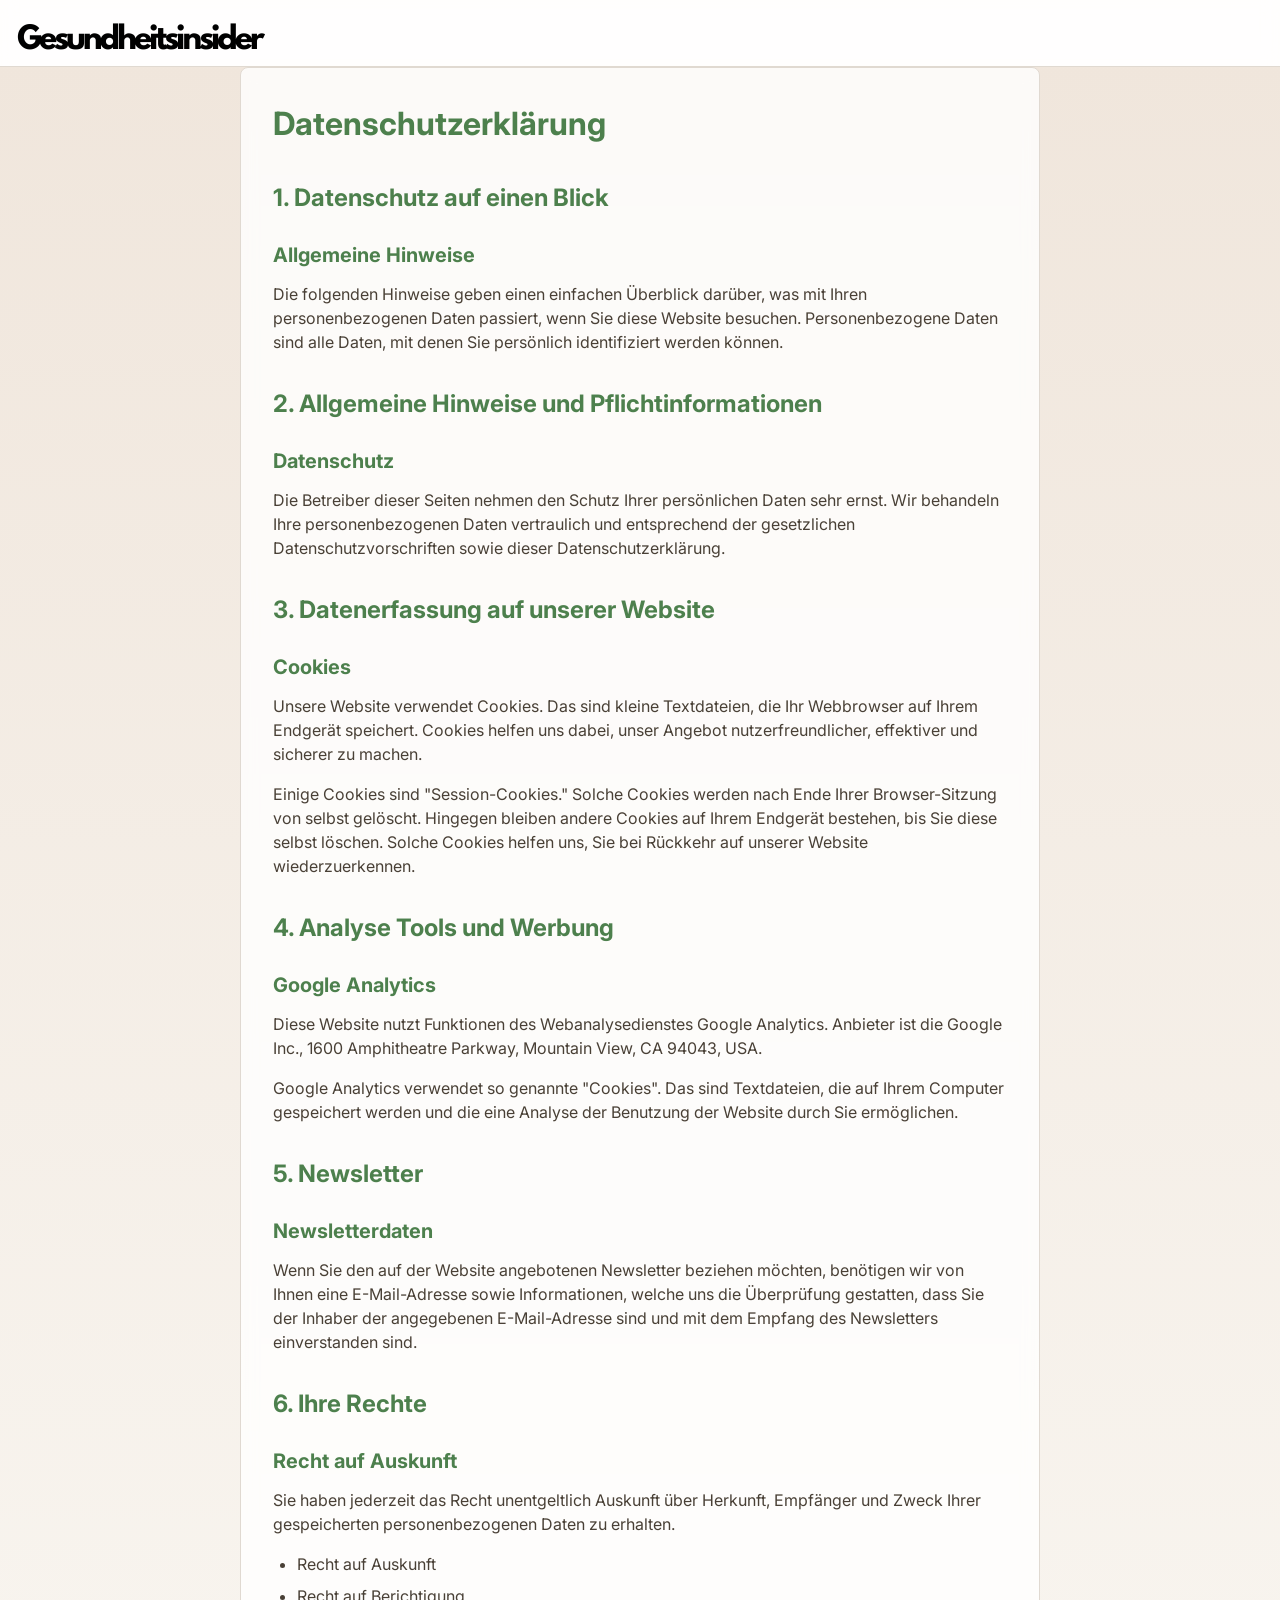
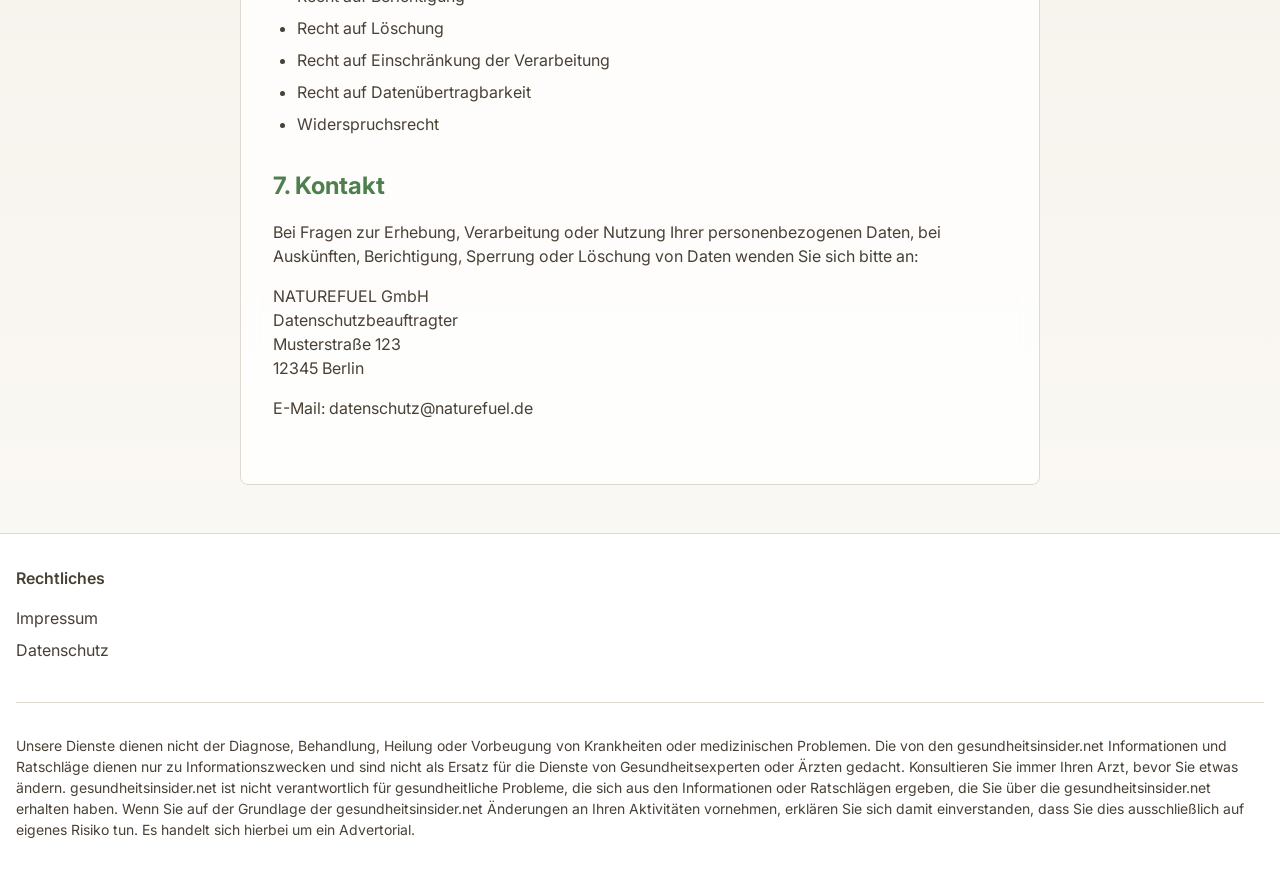
==== datenschutz.html @ 042f00a9 "Initial commit" ====
<!DOCTYPE html>
<html lang="de">
  <head>
    <meta charset="UTF-8">
    <meta name="viewport" content="width=device-width, initial-scale=1.0">
    
    <!-- Titel -->
    <title>Datenschutzerklärung - Gesundheitsinsider</title>
    
    <!-- Meta Description: Kurzbeschreibung, die in den Suchergebnissen erscheint -->
    <meta name="description" content="Lesen Sie die Datenschutzerklärung von Gesundheitsinsider und erfahren Sie, wie wir Ihre Daten schützen und verarbeiten.">
    
    <!-- Meta Keywords: Wichtige Schlagwörter -->
    <meta name="keywords" content="Datenschutzerklärung, Datenschutz, DSGVO, Gesundheitsinsider, Daten, Sicherheit">
    
    <!-- Meta Author -->
    <meta name="author" content="Gesundheitsinsider">
    
    <!-- Favicon -->
    <link rel="icon" type="image/x-icon" href="/public/favicon.ico">
    
    <!-- Open Graph Tags (wichtig für Social Media) -->
    <meta property="og:title" content="Datenschutzerklärung - Gesundheitsinsider">
    <meta property="og:description" content="Lesen Sie die Datenschutzerklärung von Gesundheitsinsider und erfahren Sie, wie wir Ihre Daten schützen.">
    <meta property="og:image" content="https://www.gesundheitsinsider.net/public/Gesundheitsinsider.png">
    <meta property="og:url" content="https://www.gesundheitsinsider.net/datenschutz.html">
    <meta property="og:type" content="website">
    
    <!-- Twitter Card Tags -->
    <meta name="twitter:card" content="summary_large_image">
    <meta name="twitter:title" content="Datenschutzerklärung - Gesundheitsinsider">
    <meta name="twitter:description" content="Lesen Sie die Datenschutzerklärung von Gesundheitsinsider und erfahren Sie, wie wir Ihre Daten schützen.">
    <meta name="twitter:image" content="https://www.gesundheitsinsider.net/public/Gesundheitsinsider.png">
    
    <!-- Preconnect für Google Fonts -->
    <link rel="preconnect" href="https://fonts.googleapis.com">
    <link rel="preconnect" href="https://fonts.gstatic.com" crossorigin>
    <link href="https://fonts.googleapis.com/css2?family=Inter:wght@400;500;600;700&display=swap" rel="stylesheet">
    
    <!-- Stylesheet -->
    <link rel="stylesheet" href="/css/index.css">
    
    <!-- Zusätzliche Styles für die Datenschutzerklärung -->
    <style>
      /* Add additional styles for Datenschutz */
      .legal-content {
        max-width: 800px;
        margin: 0 auto;
        padding: 2rem;
        background-color: rgba(255, 255, 255, 0.8);
        backdrop-filter: blur(8px);
        border-radius: var(--radius);
        border: 1px solid hsl(var(--border));
      }
  
      .legal-content h1 {
        color: hsl(var(--primary));
        font-size: 2rem;
        margin-bottom: 2rem;
      }
  
      .legal-content h2 {
        color: hsl(var(--primary));
        font-size: 1.5rem;
        margin: 2rem 0 1rem;
      }
  
      .legal-content h3 {
        color: hsl(var(--primary));
        font-size: 1.25rem;
        margin: 1.5rem 0 0.75rem;
      }
  
      .legal-content p {
        margin-bottom: 1rem;
      }
  
      .legal-section {
        margin-bottom: 2rem;
      }
  
      .legal-content ul {
        margin: 1rem 0;
        padding-left: 1.5rem;
      }
  
      .legal-content li {
        margin-bottom: 0.5rem;
      }
    </style>
  </head>
<body>
    <header>
        <nav class="container">
          <!-- Logo – auf mobilen Geräten mittig, auf Desktop linksbündig -->
           <a href="/">
          <img src="/public/Gesundheitsinsider.png" alt="CoffeTechWorldSupport Logo" class="logo">
        </a>
        </nav>
      </header>

    <main class="container">
        <div class="legal-content">
            <h1>Datenschutzerklärung</h1>

            <div class="legal-section">
                <h2>1. Datenschutz auf einen Blick</h2>
                <h3>Allgemeine Hinweise</h3>
                <p>Die folgenden Hinweise geben einen einfachen Überblick darüber, was mit Ihren personenbezogenen Daten passiert, wenn Sie diese Website besuchen. Personenbezogene Daten sind alle Daten, mit denen Sie persönlich identifiziert werden können.</p>
            </div>

            <div class="legal-section">
                <h2>2. Allgemeine Hinweise und Pflichtinformationen</h2>
                <h3>Datenschutz</h3>
                <p>Die Betreiber dieser Seiten nehmen den Schutz Ihrer persönlichen Daten sehr ernst. Wir behandeln Ihre personenbezogenen Daten vertraulich und entsprechend der gesetzlichen Datenschutzvorschriften sowie dieser Datenschutzerklärung.</p>
            </div>

            <div class="legal-section">
                <h2>3. Datenerfassung auf unserer Website</h2>
                <h3>Cookies</h3>
                <p>Unsere Website verwendet Cookies. Das sind kleine Textdateien, die Ihr Webbrowser auf Ihrem Endgerät speichert. Cookies helfen uns dabei, unser Angebot nutzerfreundlicher, effektiver und sicherer zu machen.</p>
                <p>Einige Cookies sind "Session-Cookies." Solche Cookies werden nach Ende Ihrer Browser-Sitzung von selbst gelöscht. Hingegen bleiben andere Cookies auf Ihrem Endgerät bestehen, bis Sie diese selbst löschen. Solche Cookies helfen uns, Sie bei Rückkehr auf unserer Website wiederzuerkennen.</p>
            </div>

            <div class="legal-section">
                <h2>4. Analyse Tools und Werbung</h2>
                <h3>Google Analytics</h3>
                <p>Diese Website nutzt Funktionen des Webanalysedienstes Google Analytics. Anbieter ist die Google Inc., 1600 Amphitheatre Parkway, Mountain View, CA 94043, USA.</p>
                <p>Google Analytics verwendet so genannte "Cookies". Das sind Textdateien, die auf Ihrem Computer gespeichert werden und die eine Analyse der Benutzung der Website durch Sie ermöglichen.</p>
            </div>

            <div class="legal-section">
                <h2>5. Newsletter</h2>
                <h3>Newsletterdaten</h3>
                <p>Wenn Sie den auf der Website angebotenen Newsletter beziehen möchten, benötigen wir von Ihnen eine E-Mail-Adresse sowie Informationen, welche uns die Überprüfung gestatten, dass Sie der Inhaber der angegebenen E-Mail-Adresse sind und mit dem Empfang des Newsletters einverstanden sind.</p>
            </div>

            <div class="legal-section">
                <h2>6. Ihre Rechte</h2>
                <h3>Recht auf Auskunft</h3>
                <p>Sie haben jederzeit das Recht unentgeltlich Auskunft über Herkunft, Empfänger und Zweck Ihrer gespeicherten personenbezogenen Daten zu erhalten.</p>
                <ul>
                    <li>Recht auf Auskunft</li>
                    <li>Recht auf Berichtigung</li>
                    <li>Recht auf Löschung</li>
                    <li>Recht auf Einschränkung der Verarbeitung</li>
                    <li>Recht auf Datenübertragbarkeit</li>
                    <li>Widerspruchsrecht</li>
                </ul>
            </div>

            <div class="legal-section">
                <h2>7. Kontakt</h2>
                <p>Bei Fragen zur Erhebung, Verarbeitung oder Nutzung Ihrer personenbezogenen Daten, bei Auskünften, Berichtigung, Sperrung oder Löschung von Daten wenden Sie sich bitte an:</p>
                <p>NATUREFUEL GmbH<br>
                Datenschutzbeauftragter<br>
                Musterstraße 123<br>
                12345 Berlin</p>
                <p>E-Mail: datenschutz@naturefuel.de</p>
            </div>
        </div>
    </main>

    <footer>
        <div class="container">
            <div class="footer-grid">
                <div>
                    <h4 class="footer-title">Rechtliches</h4>
                    <ul class="footer-links">
                        <li><a href="impressum.html">Impressum</a></li>
                        <li><a href="datenschutz.html">Datenschutz</a></li>
                    </ul>
                </div>
            </div>
            <div class="footer-disclaimer">
              <p>
                Unsere Dienste dienen nicht der Diagnose, Behandlung, Heilung oder Vorbeugung von Krankheiten oder medizinischen Problemen. Die von den gesundheitsinsider.net Informationen und Ratschläge dienen nur zu Informationszwecken und sind nicht als Ersatz für die Dienste von Gesundheitsexperten oder Ärzten gedacht. Konsultieren Sie immer Ihren Arzt, bevor Sie etwas ändern. gesundheitsinsider.net ist nicht verantwortlich für gesundheitliche Probleme, die sich aus den Informationen oder Ratschlägen ergeben, die Sie über die gesundheitsinsider.net erhalten haben. 
                Wenn Sie auf der Grundlage der gesundheitsinsider.net Änderungen an Ihren Aktivitäten vornehmen, erklären Sie sich damit einverstanden, dass Sie dies ausschließlich auf eigenes Risiko tun. Es handelt sich hierbei um ein Advertorial.
              </p>
            </div>
        </div>
    </footer>
</body>
</html>
---- css/index.css ----
/* Neue Farbvariablen für einen natürlichen, erdigen Look */
 :root {
    /* Hintergrund in einem sehr hellen, cremigen Ton */
    --background: 50 40% 98%;
    /* Dunkler, erdiger Text in Braunnuancen */
    --foreground: 30 15% 25%;
    /* Karten-/Popover-Hintergrund – klassisch weiß, passt gut zu den erdigen Akzenten */
    --card: 0 0% 100%;
    --card-foreground: 30 15% 25%;
    --popover: 0 0% 100%;
    --popover-foreground: 30 15% 25%;
    /* Primärfarbe: gedämpftes Olivgrün (deutlich weniger gesättigt als zuvor) */
    --primary: 120 25% 40%;
    --primary-foreground: 0 0% 100%;
    /* Sekundärfarbe: warme, erdige Orange-/Bronzetöne */
    --secondary: 30 50% 55%;
    --secondary-foreground: 0 0% 100%;
    /* Muted: heller Beige-Ton */
    --muted: 30 20% 95%;
    --muted-foreground: 30 15% 25%;
    /* Akzentfarbe: weiches, pastelliges Pfirsich-/Sandeton */
    --accent: 30 40% 90%;
    --accent-foreground: 30 15% 25%;
    /* Destruktiv: leicht abgedunkeltes, natürliches Rot für Warnungen */
    --destructive: 0 70% 60%;
    --destructive-foreground: 0 0% 98%;
    /* Border und Input in einem sanften Erdton */
    --border: 30 20% 85%;
    --input: 30 20% 85%;
    /* Ring (Fokus) übernimmt den Primärton */
    --ring: 120 25% 40%;
    --radius: 0.5rem;
  }

  * {
    margin: 0;
    padding: 0;
    box-sizing: border-box;
  }

  body {
    font-family: 'Inter', sans-serif;
    min-height: 100vh;
    background: linear-gradient(to bottom, hsl(var(--accent)) 0%, hsl(var(--background)) 100%);
    color: hsl(var(--foreground));
    line-height: 1.5;
  }

  .container {
    max-width: 1400px;
    margin: 0 auto;
    padding: 0 1rem;
  }

  @media (min-width: 1024px) {
    .hero h1 {
      font-size: 2.5em;
      margin-bottom: 20px;
    }
  }
  /* Header Styles */
  header {
    top: 0;
    z-index: 50;
    border-bottom: 1px solid hsl(var(--border));
    background-color: rgba(255, 255, 255, 0.95);
    backdrop-filter: blur(8px);
    padding-top:1em;
  }

  /* Auf mobilen Geräten wird der Inhalt im Nav zentriert */
  nav {
    padding: 1rem 0;
    text-align: center;
  }
  .logo{
    width: 250px; 
    height: auto;
  }
  
  /* Auf größeren Bildschirmen (Desktop) linksbündig */
  @media (min-width: 1024px) {
    nav {
      text-align: left;
    }
  }

  /* Main Content Styles */
  main {
    padding: 2rem 0;
  }

  .grid-layout {
    display: grid;
    grid-template-columns: 1fr;
    gap: 2rem;
  }

  @media (min-width: 1024px) {
    .grid-layout {
      grid-template-columns: 1fr 400px;
    }
  }

  /* Article Styles */
  .article {
    max-width: 100ch;
    padding-top: 2rem;
    overflow: auto;
  }

  .badges {
    display: flex;
    gap: 0.5rem;
    margin-bottom: 1rem;
    flex-wrap: wrap;
  }

  .badge {
    padding: 0.25rem 0.75rem;
    border-radius: var(--radius);
    background-color: hsla(var(--accent), 0.5);
    border: 1px solid hsl(var(--border));
    font-size: 0.875rem;
  }

  .article-header {
    margin-bottom: 2rem;
  }

  .article-title {
    font-size: 2.25rem;
    font-weight: 700;
    color: hsl(var(--primary));
    margin-bottom: 1rem;
  }

  .article-subtitle {
    font-size: 1.25rem;
    color: hsl(var(--muted-foreground));
    margin-bottom: 1.5rem;
  }

  .article-meta {
    display: flex;
    gap: 1.5rem;
    font-size: 0.875rem;
    color: hsl(var(--muted-foreground));
  }

  .meta-item {
    display: flex;
    align-items: center;
    gap: 0.5rem;
  }

  /* Article Content Styles */
  .article-content {
    line-height: 1.75;
  }

  .article-content h2 {
    font-size: 1.875rem;
    font-weight: 700;
    color: hsl(var(--primary));
    margin: 2rem 0 1rem;
  }

  .article-content h3 {
    font-size: 1.5rem;
    font-weight: 700;
    color: hsl(var(--primary));
    margin: 1.5rem 0 0.75rem;
  }

  .article-content p {
    margin-bottom: 1rem;
  }

  .article-content ul {
    margin-bottom: 1rem;
    padding-left: 1.5rem;
  }

  .article-content blockquote {
    border-left: 4px solid hsl(var(--primary));
    background-color: hsla(var(--accent), 0.5);
    padding: 1rem;
    margin: 1rem 0;
    border-radius: 0 var(--radius) var(--radius) 0;
    font-style: italic;
  }

  .article-content strong {
    color: hsl(var(--primary));
    font-weight: 700;
  }

  /* Product Box Styles */
  .product-box {
    position: sticky;
    top: 6rem;
    background-color: rgba(255, 255, 255, 0.8);
    backdrop-filter: blur(8px);
    border-radius: var(--radius);
    padding: 1.5rem;
    border: 1px solid hsl(var(--border));
  }

  .product-image {
    aspect-ratio: 1;
    background-color: hsl(var(--accent));
    border-radius: var(--radius);
    margin-bottom: 1.5rem;
    overflow: hidden;
  }

  .product-gallery {
    display: grid;
    grid-template-columns: 1fr 1fr;
    gap: 1rem;
    margin-bottom: 1.5rem;
  }

  .gallery-image {
    aspect-ratio: 4/3;
    background-color: hsl(var(--accent));
    border-radius: var(--radius);
    overflow: hidden;
  }

  .product-title {
    font-size: 1.5rem;
    font-weight: 700;
    color: hsl(var(--primary));
    margin-bottom: 0.5rem;
  }

  .product-price {
    font-size: 1.125rem;
    font-weight: 600;
    margin-bottom: 1rem;
  }

  .price-original {
    font-size: 0.875rem;
    color: hsl(var(--muted-foreground));
    text-decoration: line-through;
    margin-left: 0.5rem;
  }

  .features {
    margin-bottom: 1.5rem;
    display: flex;
    flex-direction: column;
    gap: 0.75rem;
  }

  .feature {
    display: flex;
    align-items: flex-start;
    gap: 0.5rem;
  }

  .feature svg {
    width: 1.25rem;
    height: 1.25rem;
    color: hsl(var(--primary));
    flex-shrink: 0;
    margin-top: 0.125rem;
  }

  .cta-button {
    width: 100%;
    padding: 1.5rem;
    background-color: hsl(var(--primary));
    color: hsl(var(--primary-foreground));
    border: none;
    border-radius: var(--radius);
    font-size: 1.125rem;
    font-weight: 600;
    cursor: pointer;
    transition: opacity 0.2s;
    text-decoration: none;
  }

  .cta-button a{
    text-decoration: none;
    color: white;
  }


  .cta-button:hover {
    opacity: 0.9;
  }

  .payment-methods {
    text-align: center;
    font-size: 0.875rem;
    color: hsl(var(--muted-foreground));
    margin-top: 1rem;
  }

  /* Footer Styles */
  footer {
    margin-top: 3rem;
    border-top: 1px solid hsl(var(--border));
    background-color: white;
    padding: 2rem 0;
  }

  .footer-grid {
    display: grid;
    grid-template-columns: repeat(auto-fit, minmax(200px, 1fr));
    gap: 2rem;
  }

  .footer-title {
    font-weight: 600;
    margin-bottom: 1rem;
  }

  .footer-links {
    list-style: none;
  }

  .footer-links li {
    margin-bottom: 0.5rem;
  }

  .footer-links a {
    color: hsl(var(--muted-foreground));
    text-decoration: none;
    transition: color 0.2s;
  }

  .footer-links a:hover {
    color: hsl(var(--primary));
  }

  .footer-disclaimer {
    margin-top: 2rem;
    padding-top: 2rem;
    border-top: 1px solid hsl(var(--border));
    font-size: 0.875rem;
    color: hsl(var(--muted-foreground));
  }

  /* Zusätzliche Styles für neue Sektionen */
  .cta-link {
    display: inline-block;
    padding: 1rem 2rem;
    background-color: hsl(var(--primary));
    color: hsl(var(--primary-foreground)) !important;
    text-decoration: none;
    border-radius: var(--radius);
    font-weight: 600;
    margin: 1rem 0;
    transition: opacity 0.2s;
  }

  .cta-link:hover {
    opacity: 0.9;
  }

  .important-notice {
    margin-top: 2rem;
    padding: 1rem;
    border-radius: var(--radius);
    background-color: hsla(var(--accent), 0.5);
    border: 1px solid hsl(var(--border));
  }

  .important-notice p {
    margin: 0;
  }

  /* Ordered list styling */
  .article-content ol {
    margin-bottom: 1rem;
    padding-left: 1.5rem;
    list-style-type: decimal;
  }

  .article-content ol li {
    margin-bottom: 0.5rem;
  }
  /* Statistics Section Styles */
  .stats-section {
    display: grid;
    grid-template-columns: repeat(auto-fit, minmax(250px, 1fr));
    gap: 2rem;
    margin: 2rem 0;
    padding: 2rem;
    background-color: rgba(253, 238, 220, 0.8);
    backdrop-filter: blur(8px);
    border-radius: var(--radius);
    border: 1px solid hsl(var(--border));
  }

  .stat-item {
    text-align: center;
    padding: 1.5rem;
    border-radius: var(--radius);
    background-color: white;
    box-shadow: 0 2px 4px rgba(0, 0, 0, 0.1);
    transition: transform 0.2s;
  }

  .stat-item:hover {
    transform: translateY(-5px);
  }

  .stat-number {
    font-size: 2.5rem;
    font-weight: 700;
    color: hsl(var(--primary));
    margin-bottom: 0.5rem;
  }

  .stat-text {
    color: hsl(var(--foreground));
    font-size: 1.125rem;
  }

  /* Image placeholders */
  .article-image {
    width: 100%;
    height: 250px;
    background-color: hsl(var(--accent));
    border-radius: var(--radius);
    margin: 2rem 0;
    overflow: hidden;
  }

  @media (min-width: 1024px) {
    .article-image {
      width: 100%;
      height: 400px;
      background-color: hsl(var(--accent));
      border-radius: var(--radius);
      margin: 2rem 0;
      overflow: hidden;
    }
  
  }

  .ingredients-grid {
    display: grid;
    grid-template-columns: repeat(auto-fit, minmax(150px, 1fr));
    gap: 1rem;
    margin: 2rem 0;
  }

  @media (min-width: 1024px) {
    .ingredients-grid {
      grid-template-columns: repeat(auto-fit, minmax(200px, 1fr));

    }
  }

  .ingredient-item {
    aspect-ratio: 1;
    background-color: hsl(var(--accent));
    border-radius: var(--radius);
    overflow: hidden;
    position: relative;
  }

  .ingredient-item img {
    width: 100%;
    height: 100%;
    object-fit: cover;
  }

  /* Einzelne Card */
  /* Card-Container */
.card-container {
  display: flex;
  flex-wrap: wrap;
  gap: 20px;
  justify-content: left;
}
.card {
  background-color: #fff;
  border: 1px solid #ddd;
  border-radius: 8px;
  width: 300px;
  overflow: hidden;
  display: flex;
  flex-direction: column;
  transition: transform 0.3s ease, box-shadow 0.3s ease;
}

.card:hover {
  transform: translateY(-5px);
  box-shadow: 0 4px 15px rgba(0, 0, 0, 0.1);
}

.card-img {
  width: 100%;
  height: 180px;
  object-fit: cover;
}

.card-content {
  padding: 20px;
  flex: 1;
}

.card-content h3 {
  font-size: 1.5em;
  margin-bottom: 10px;
}

.card-content p {
  font-size: 1em;
  margin-bottom: 20px;
  line-height: 1.4;
}

/* Card-Button Styling – angelehnt an die CTA-Buttons, aber etwas kompakter */
.card-btn {
  display: inline-block;
  padding: 0.75rem 1.25rem; /* etwas kleiner als 1.5rem, um in die Card zu passen */
  background-color: hsl(var(--primary));
  color: hsl(var(--primary-foreground));
  border: none;
  border-radius: var(--radius);
  font-size: 1rem;  /* etwas kleiner als 1.125rem */
  font-weight: 600;
  cursor: pointer;
  transition: opacity 0.2s;
  text-decoration: none;
  text-align: center;
}

.card-btn:hover {
  opacity: 0.9;
}

/* Falls Du den Button als <a>-Element einsetzt, kannst Du zusätzlich sicherstellen, dass
   der Link-Stil übernommen wird: */
.card-btn a {
  text-decoration: none;
  color: inherit;
}
.articles {
  margin-bottom: 40px;
}

.articles h2 {
  text-align: left;
  font-size: 2em;
  margin-bottom: 20px;
}

/* Hero-Sektion */
.hero {
  text-align: center;
  padding: 60px 20px;
  /* Hintergrundbild einfügen */
  background: url('/public/rhodiola.jpeg') center/cover no-repeat;
  background-color: rgba(255,255,255,0.6);
  background-blend-mode:darken;
  color: #fff; /* Weißer Text für bessere Lesbarkeit */
}

.hero h1 {
  font-size: 1.5em;
  margin-bottom: 20px;
}

@media (min-width: 1024px) {
  .hero h1 {
    font-size: 2.5em;
    margin-bottom: 20px;
  }
}

img {
  max-width: 100%;
  height: auto;
  display: block;
}
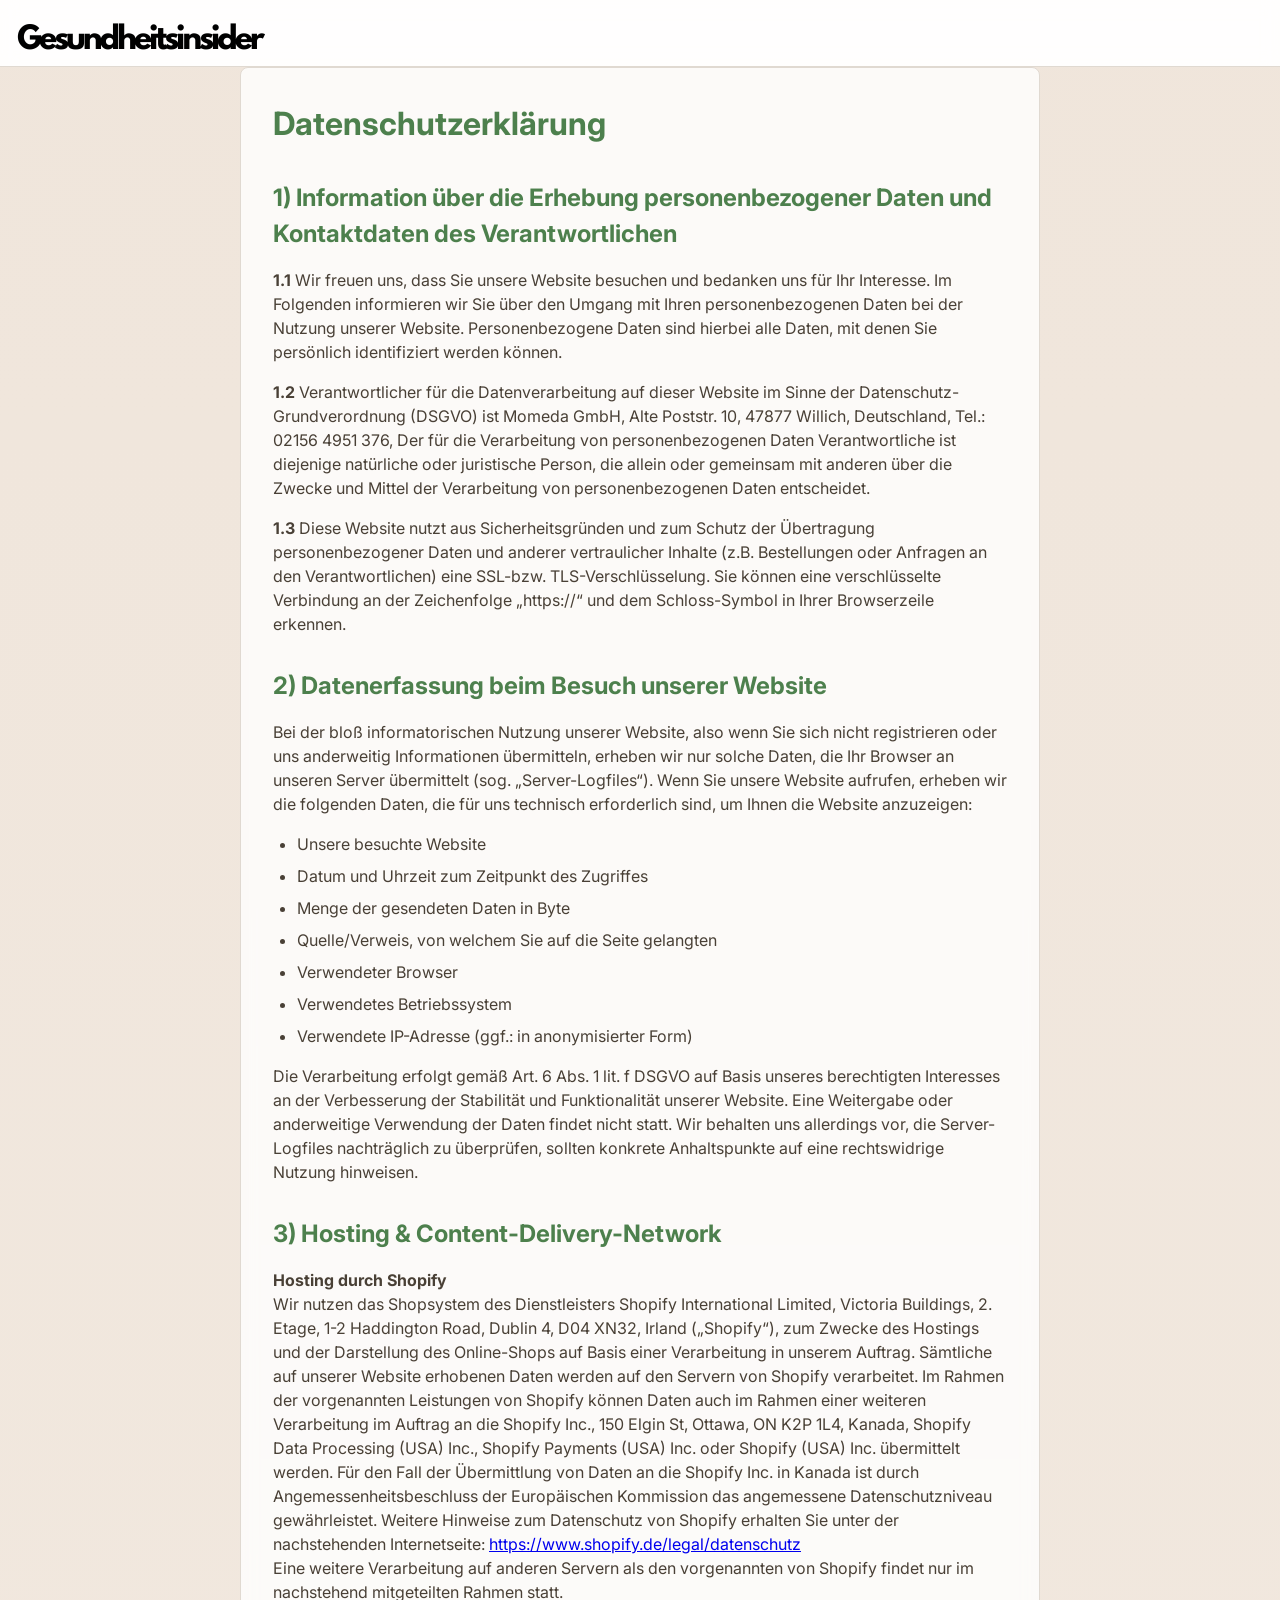
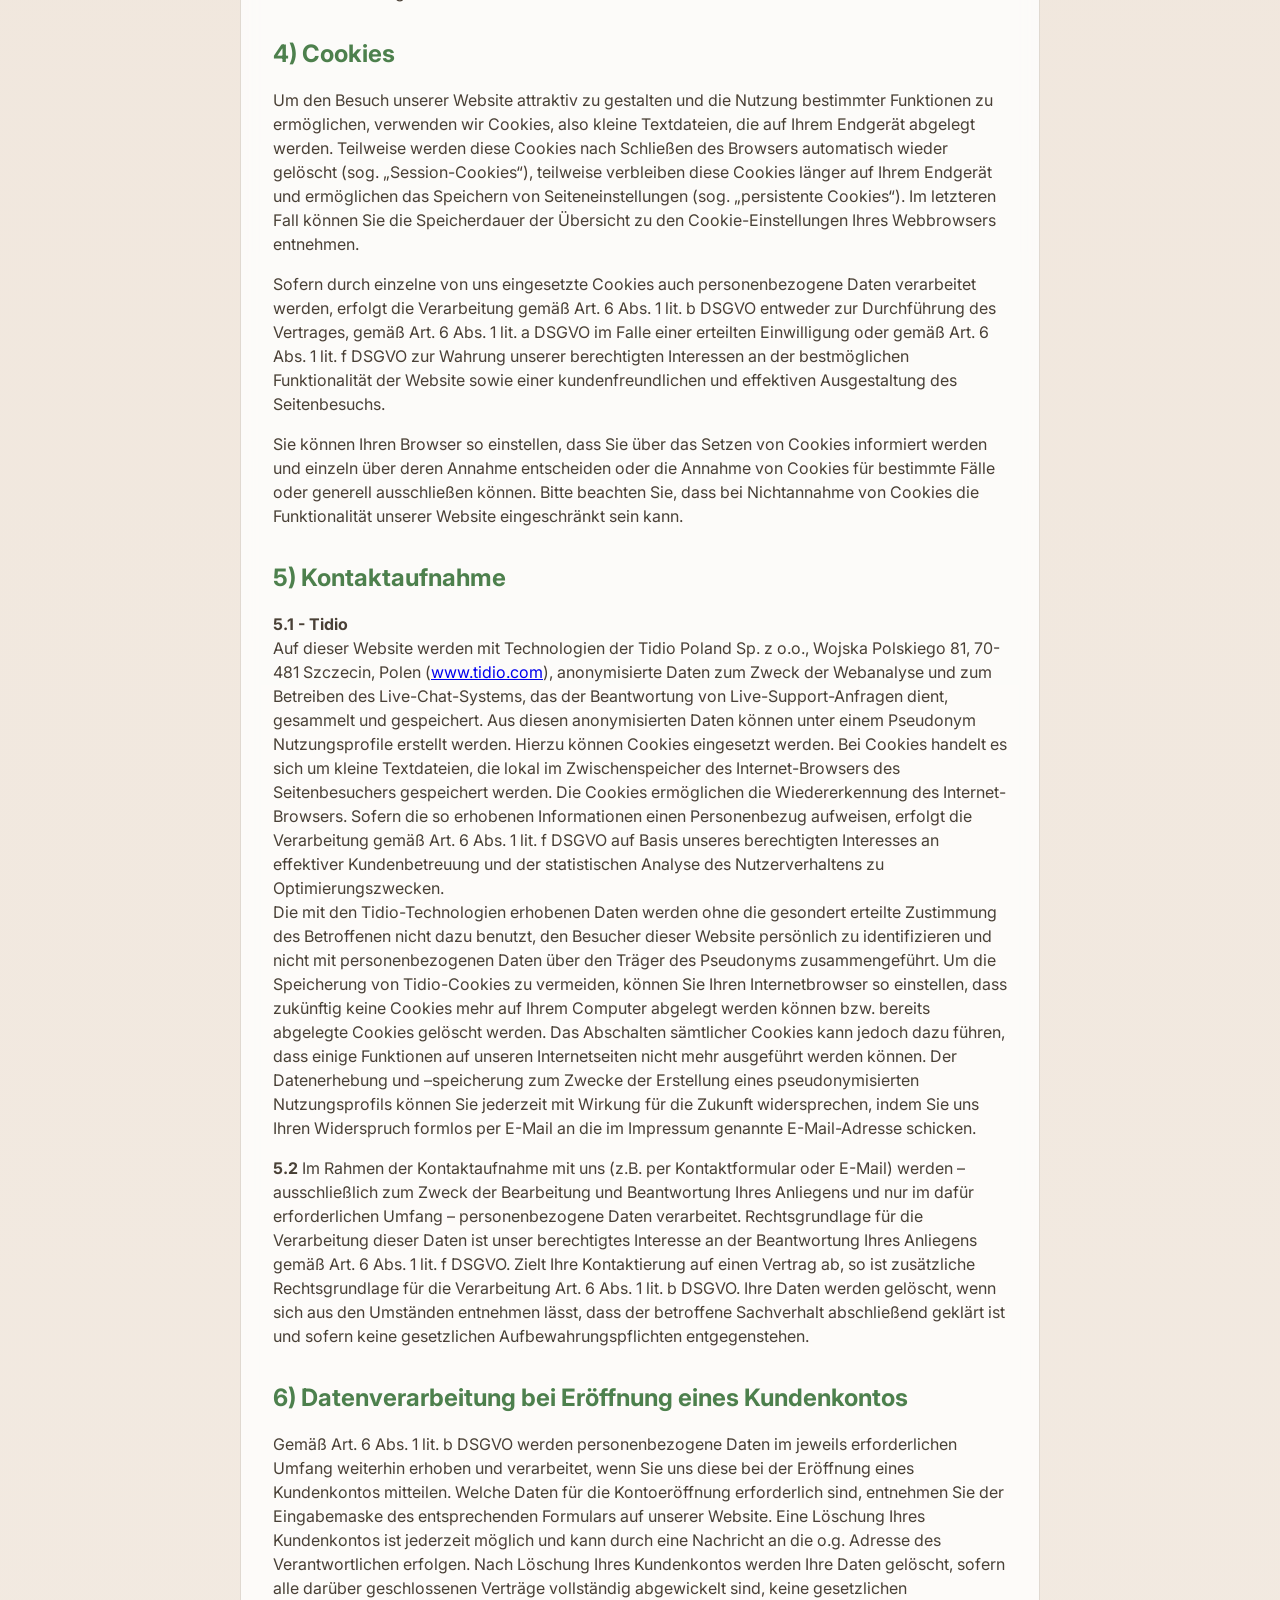
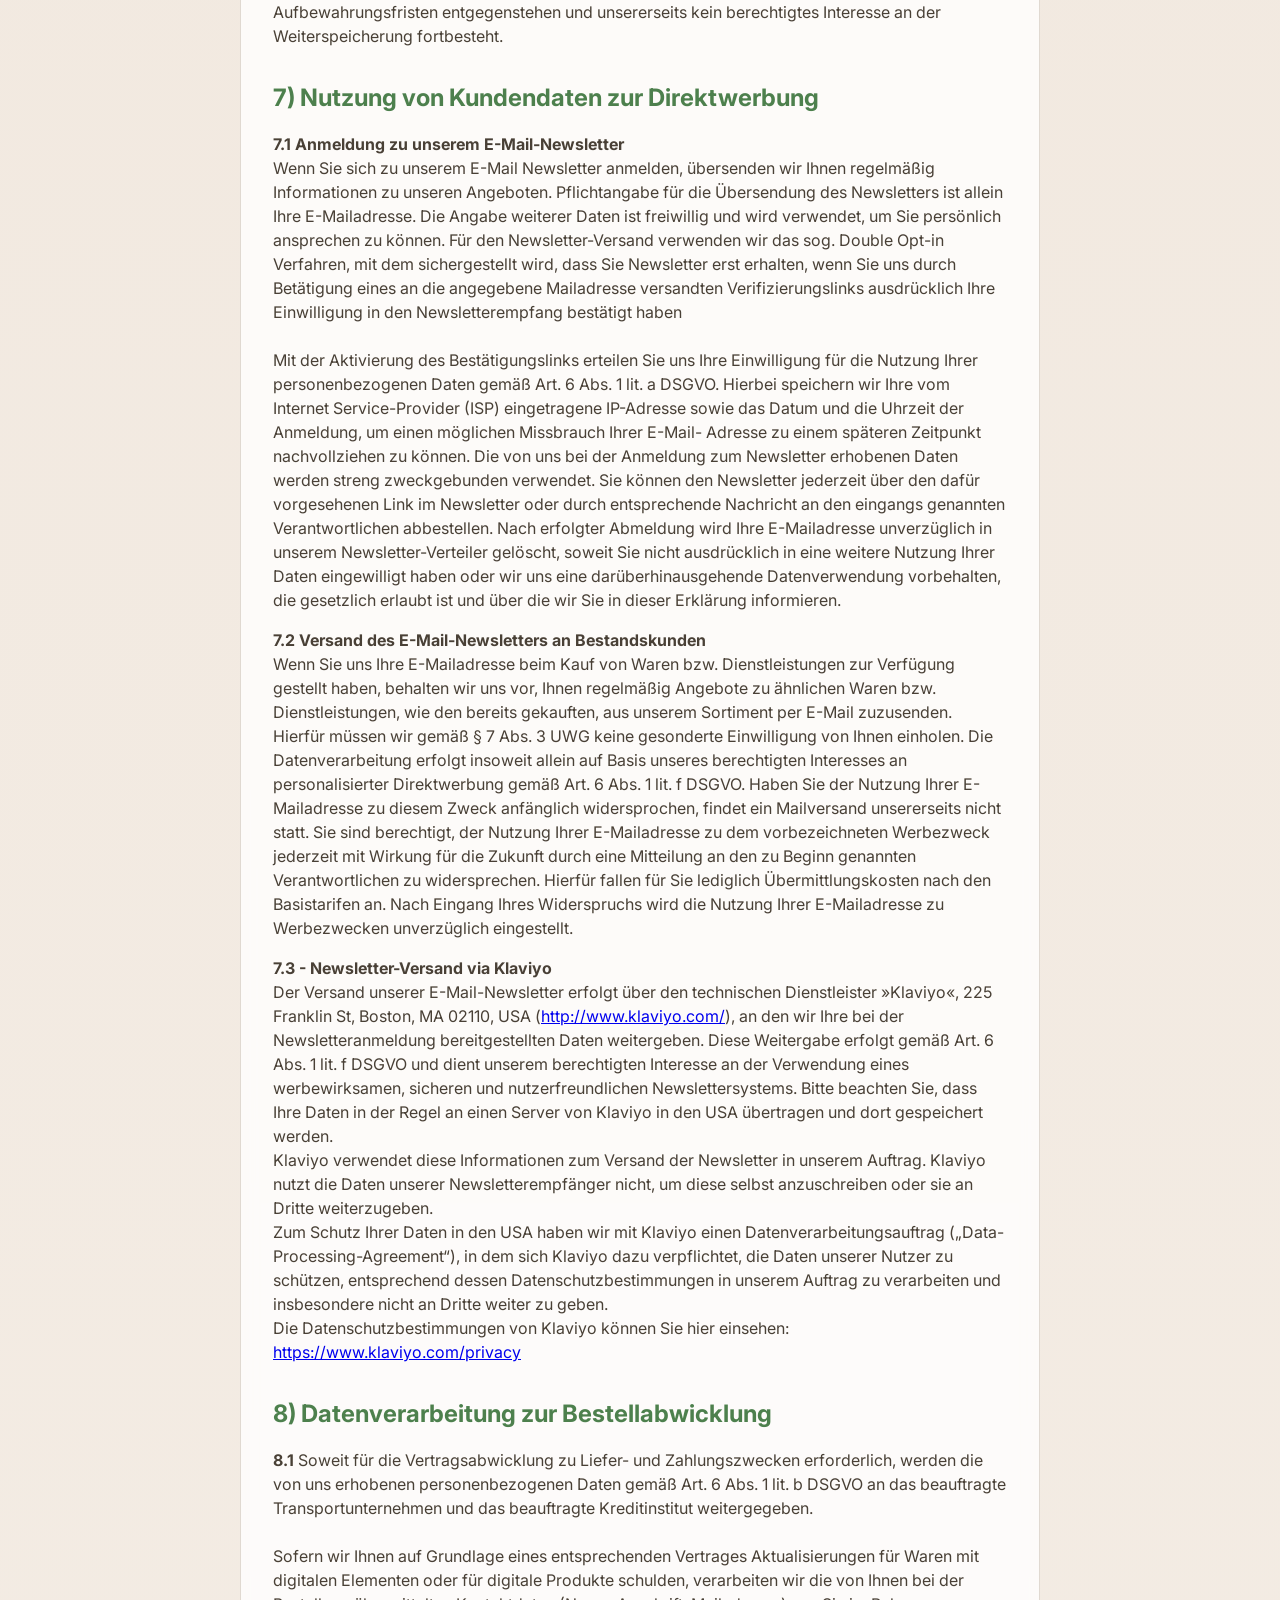
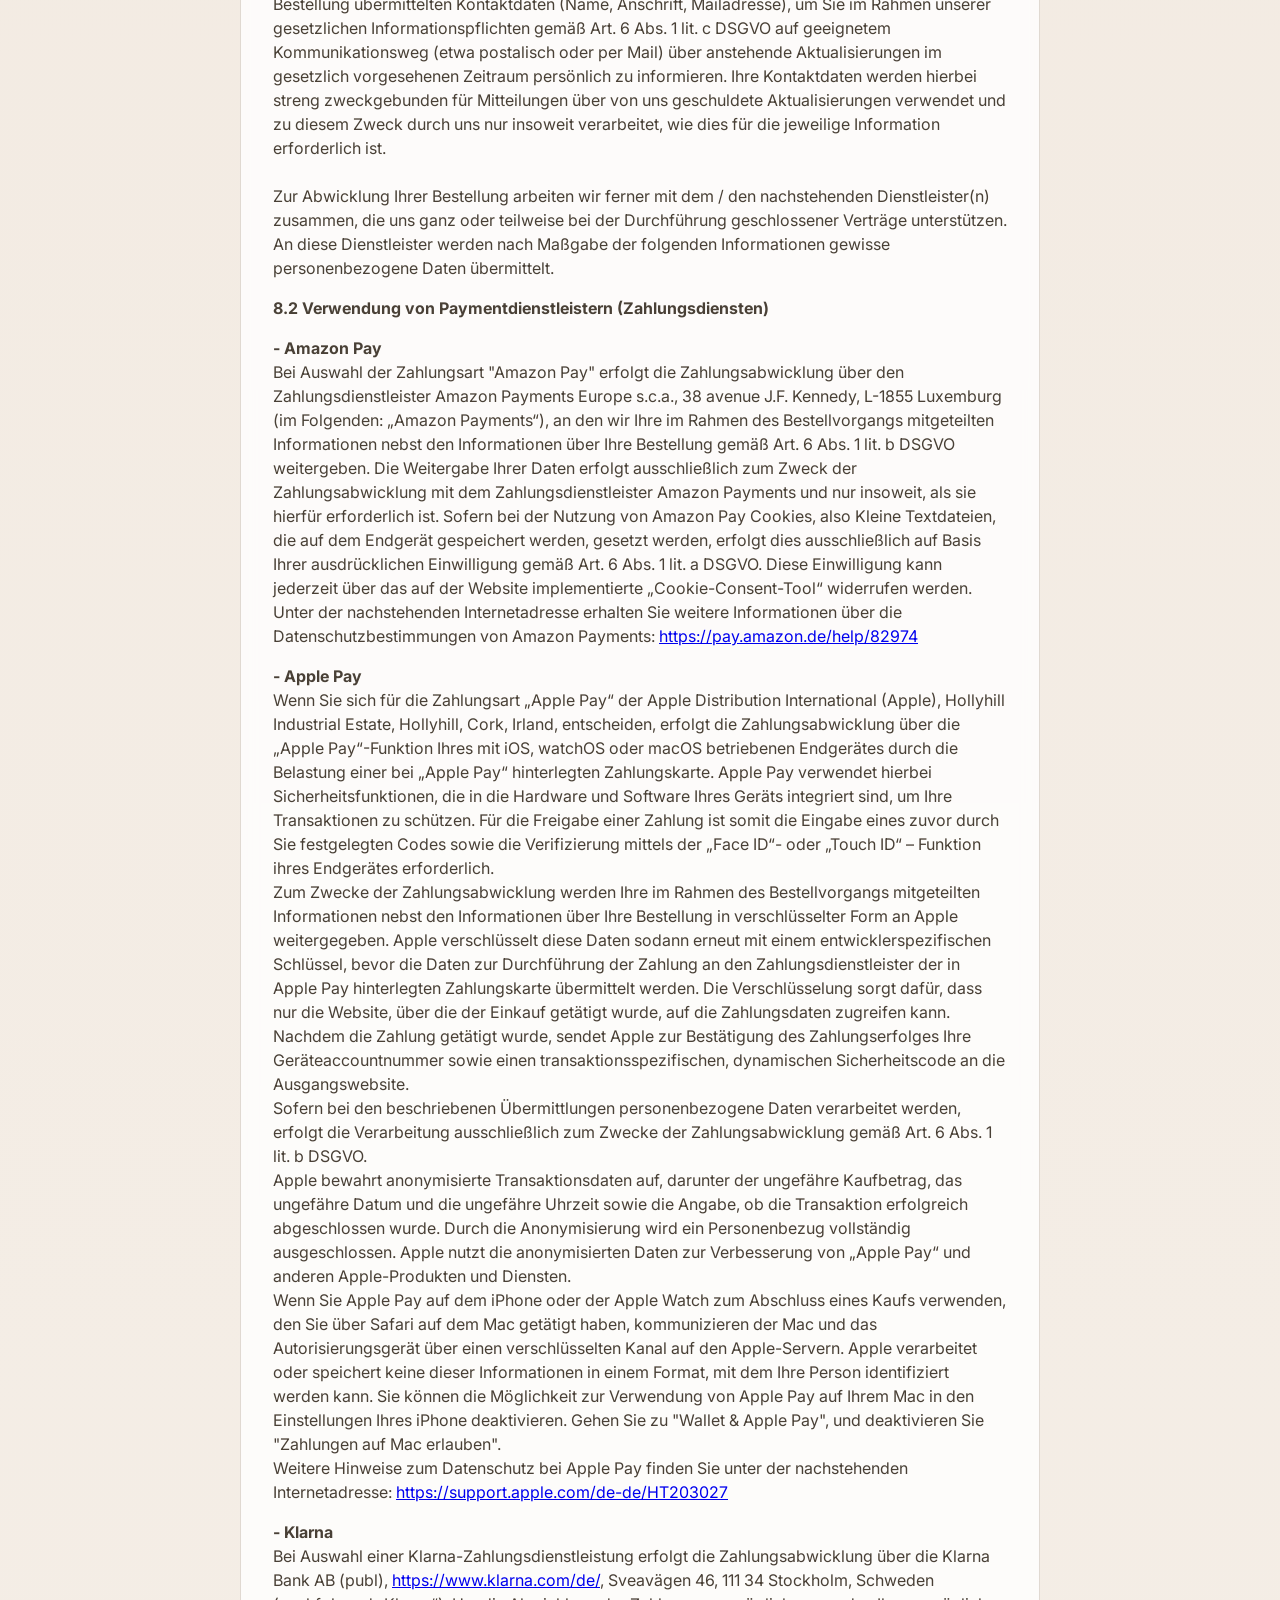
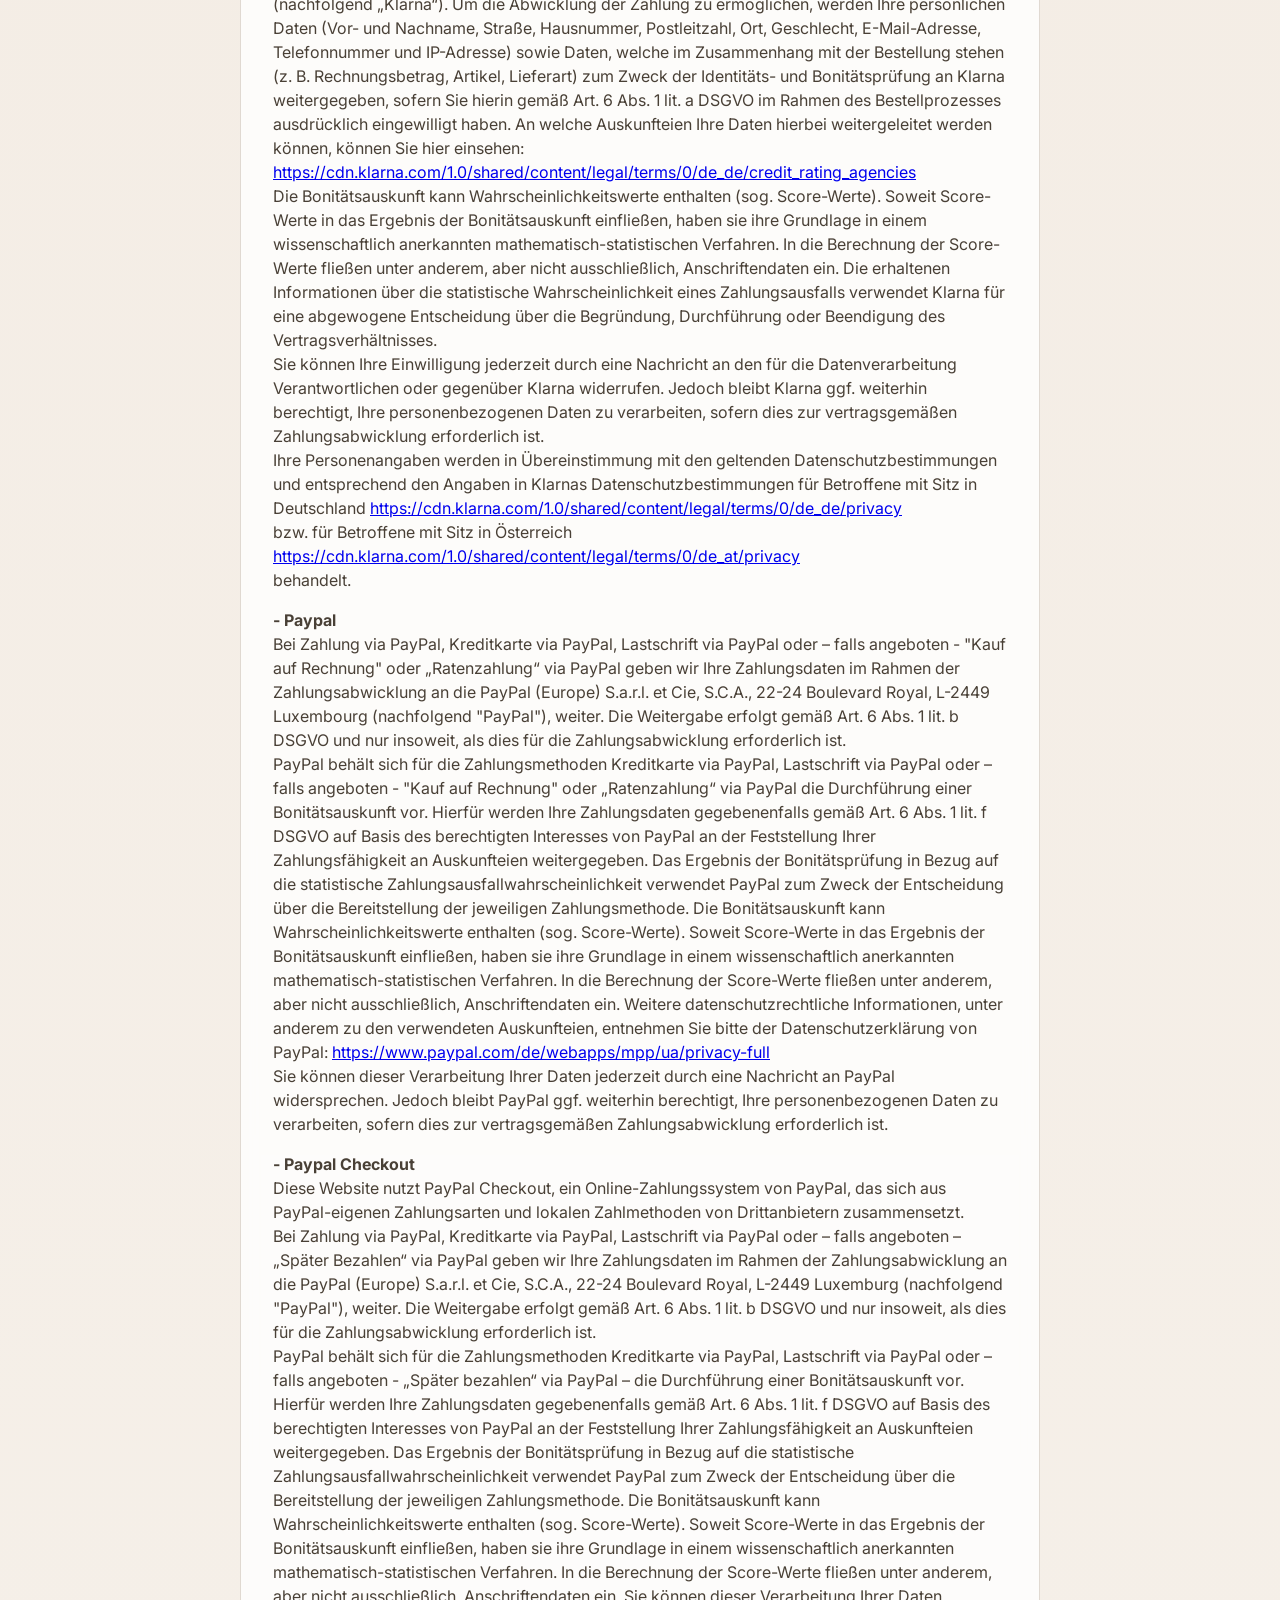
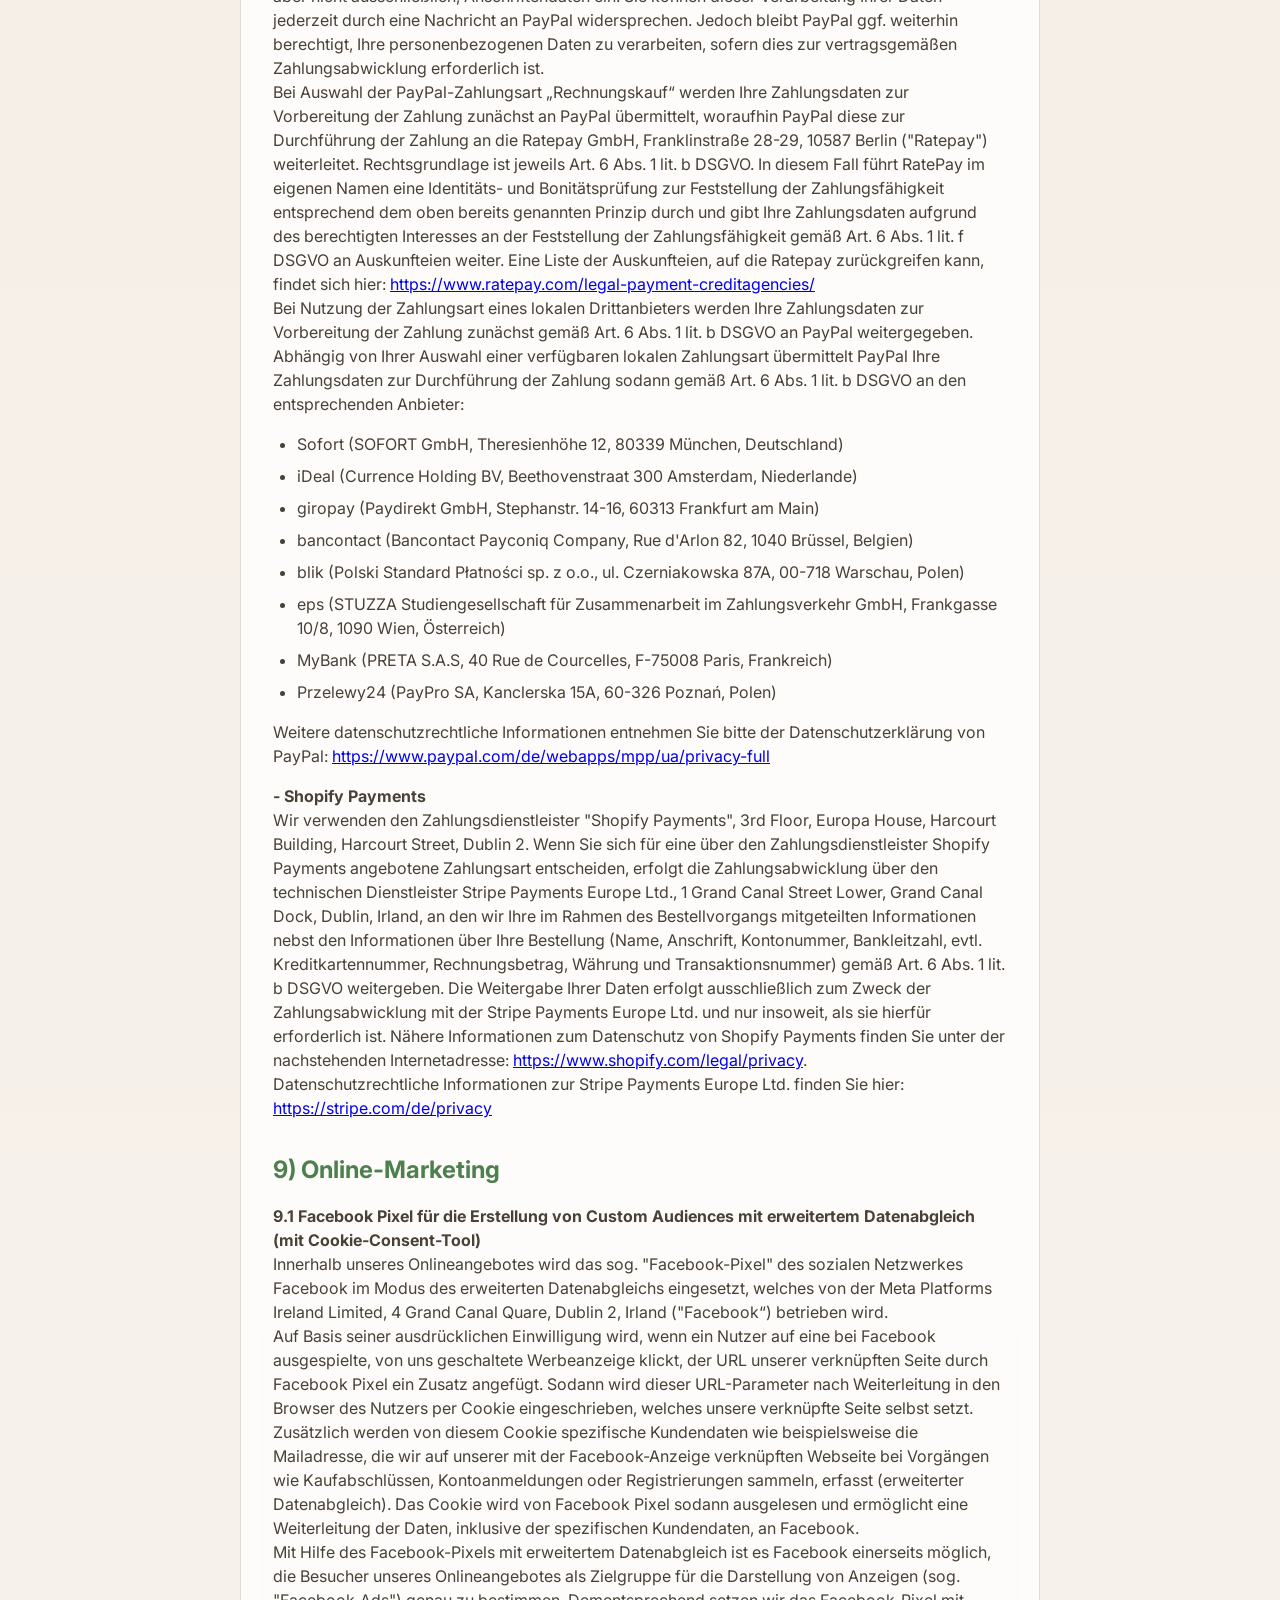
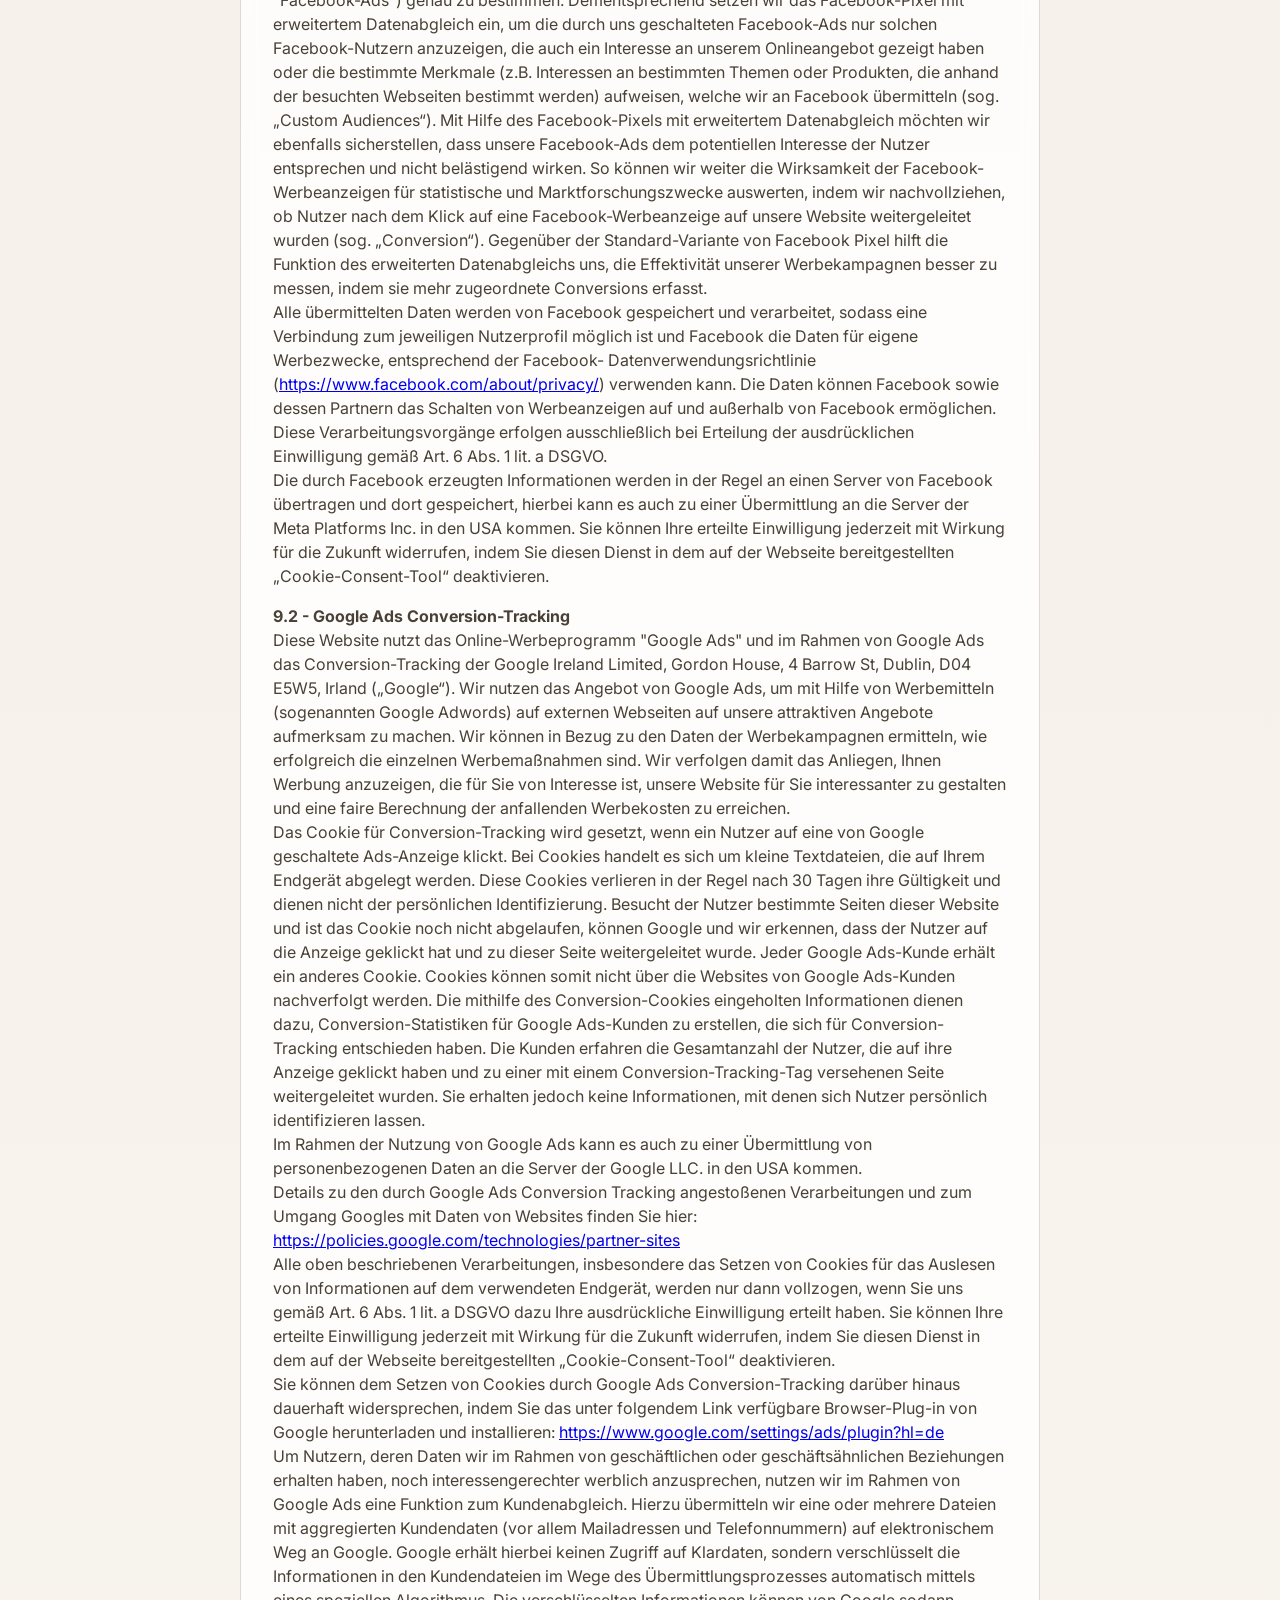
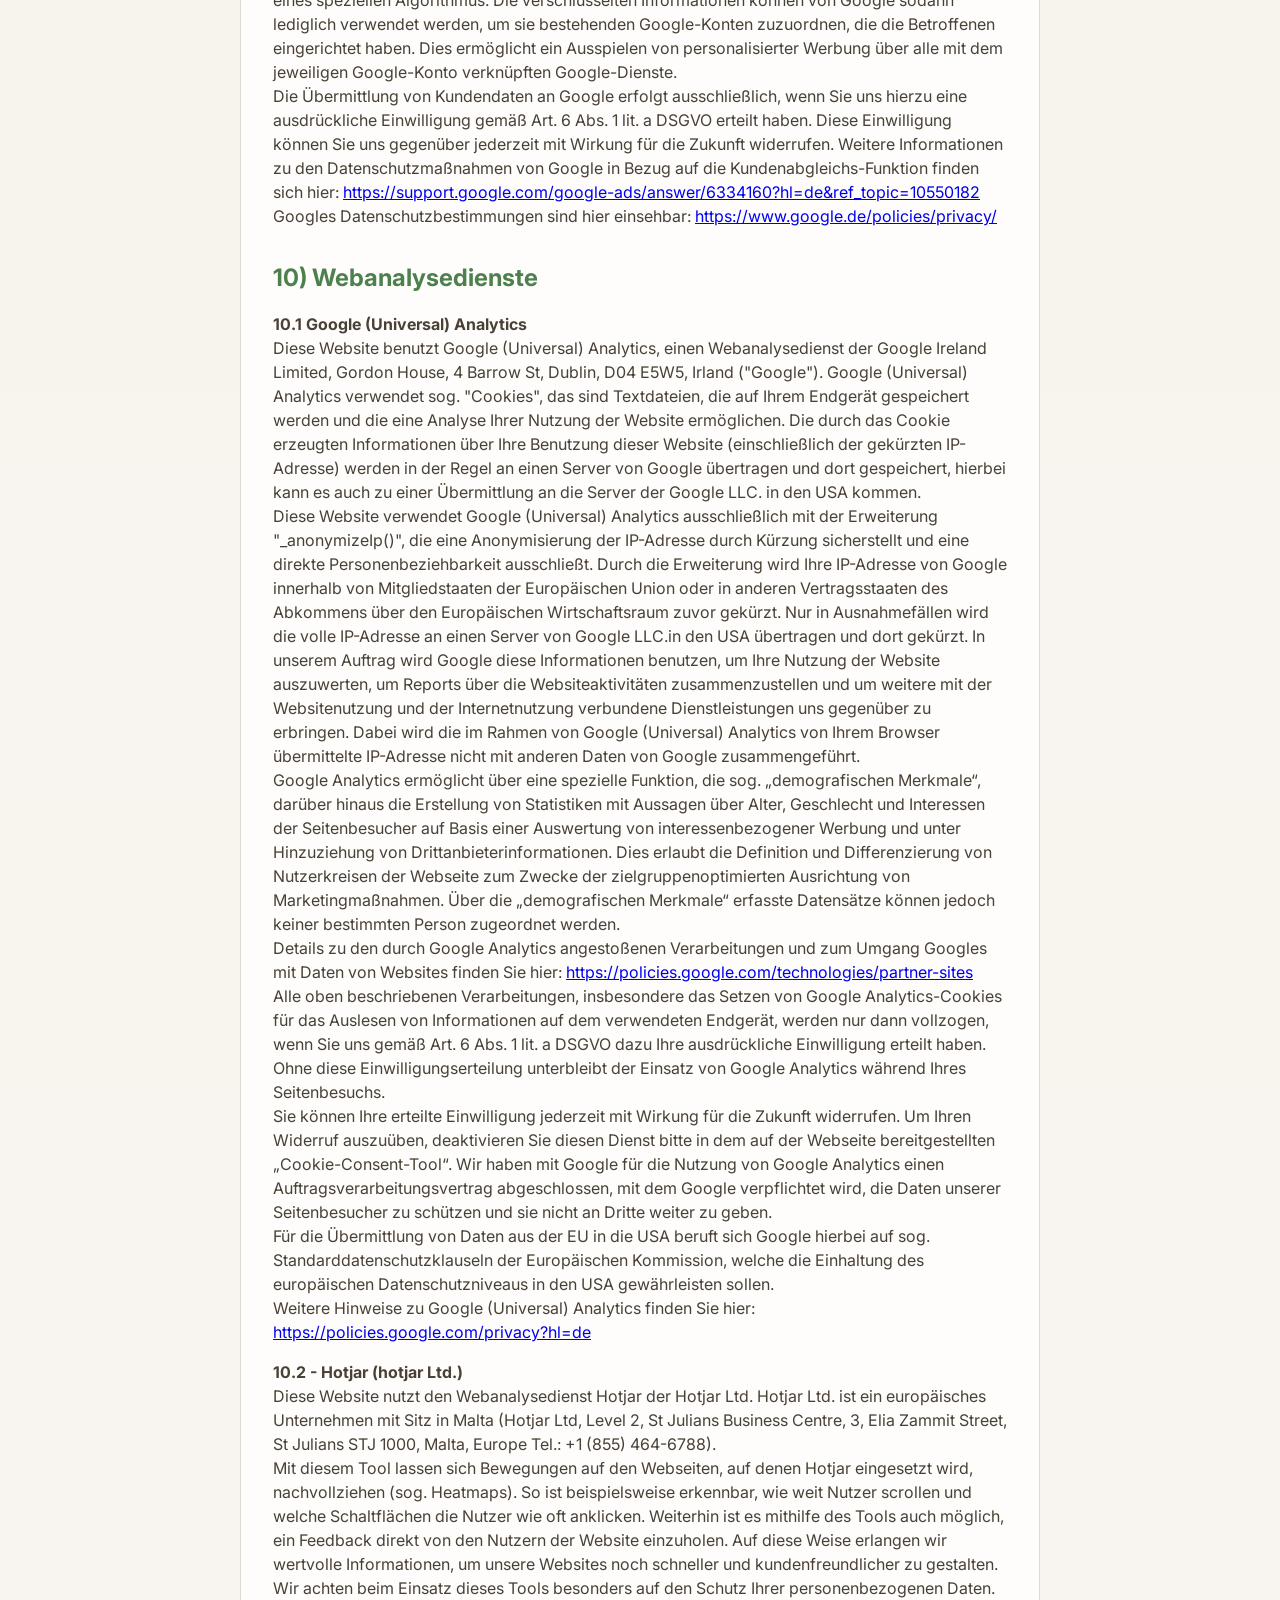
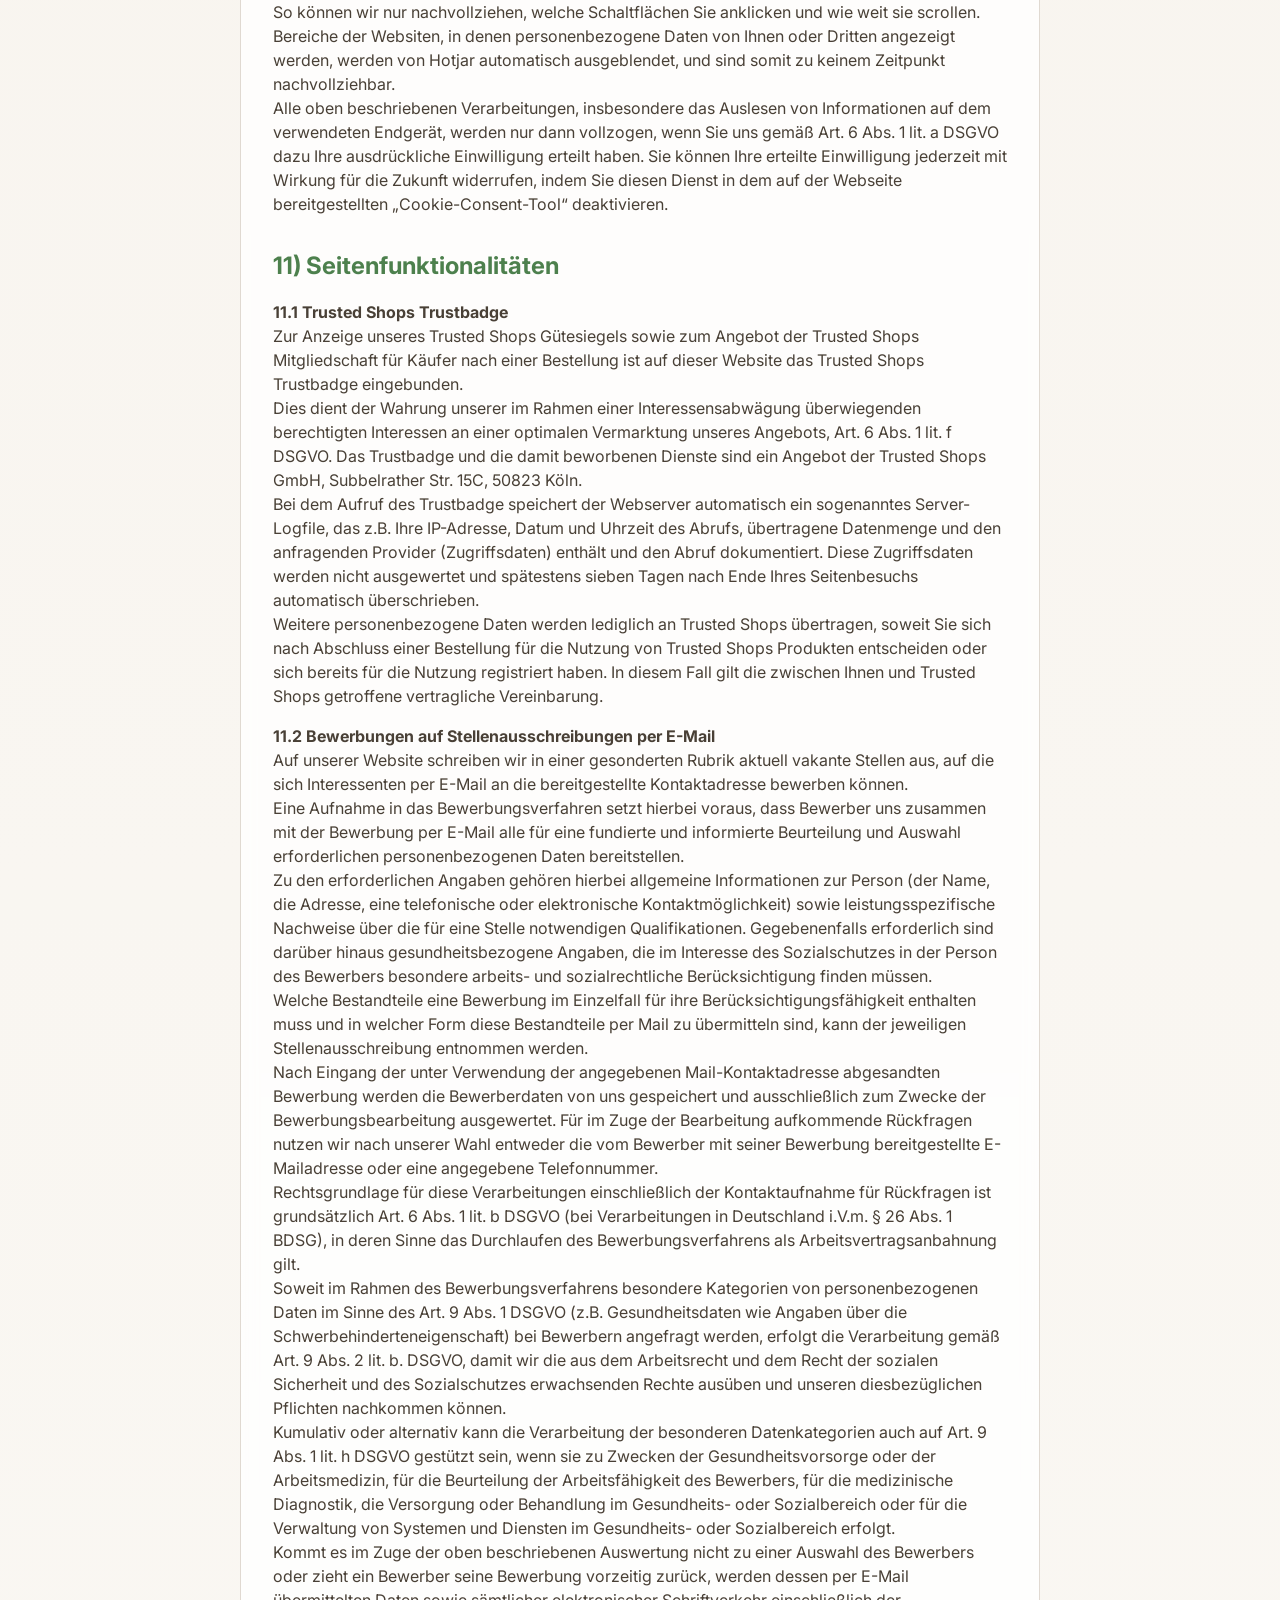
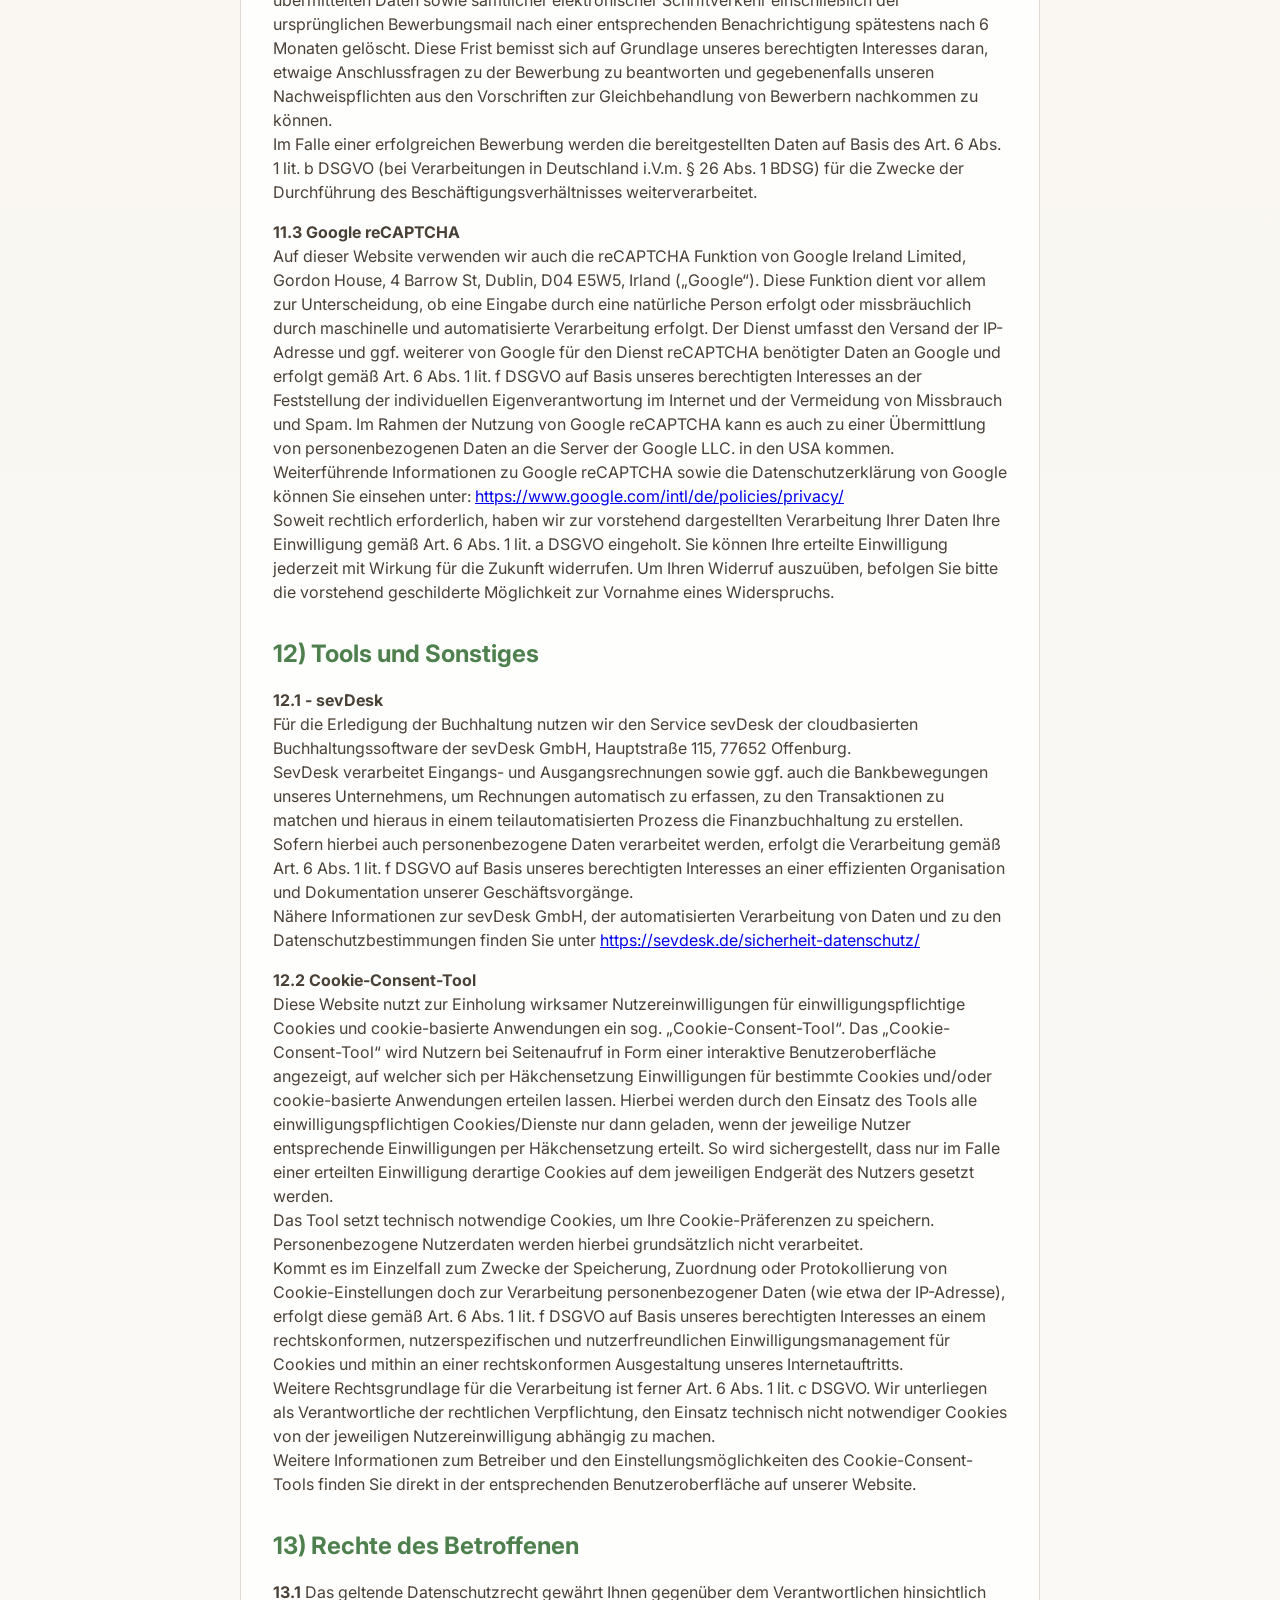
==== commit 4c69fb3c: "upload new + updated advertorials" ====
--- a/datenschutz.html
+++ b/datenschutz.html
@@ -42,7 +42,6 @@
     
     <!-- Zusätzliche Styles für die Datenschutzerklärung -->
     <style>
-      /* Add additional styles for Datenschutz */
       .legal-content {
         max-width: 800px;
         margin: 0 auto;
@@ -94,70 +93,248 @@
         <nav class="container">
           <!-- Logo – auf mobilen Geräten mittig, auf Desktop linksbündig -->
            <a href="/">
-          <img src="/public/Gesundheitsinsider.png" alt="CoffeTechWorldSupport Logo" class="logo">
-        </a>
+             <img src="/public/Gesundheitsinsider.png" alt="CoffeTechWorldSupport Logo" class="logo">
+           </a>
         </nav>
-      </header>
+    </header>
 
     <main class="container">
         <div class="legal-content">
             <h1>Datenschutzerklärung</h1>
-
-            <div class="legal-section">
-                <h2>1. Datenschutz auf einen Blick</h2>
-                <h3>Allgemeine Hinweise</h3>
-                <p>Die folgenden Hinweise geben einen einfachen Überblick darüber, was mit Ihren personenbezogenen Daten passiert, wenn Sie diese Website besuchen. Personenbezogene Daten sind alle Daten, mit denen Sie persönlich identifiziert werden können.</p>
-            </div>
-
-            <div class="legal-section">
-                <h2>2. Allgemeine Hinweise und Pflichtinformationen</h2>
-                <h3>Datenschutz</h3>
-                <p>Die Betreiber dieser Seiten nehmen den Schutz Ihrer persönlichen Daten sehr ernst. Wir behandeln Ihre personenbezogenen Daten vertraulich und entsprechend der gesetzlichen Datenschutzvorschriften sowie dieser Datenschutzerklärung.</p>
-            </div>
-
-            <div class="legal-section">
-                <h2>3. Datenerfassung auf unserer Website</h2>
-                <h3>Cookies</h3>
-                <p>Unsere Website verwendet Cookies. Das sind kleine Textdateien, die Ihr Webbrowser auf Ihrem Endgerät speichert. Cookies helfen uns dabei, unser Angebot nutzerfreundlicher, effektiver und sicherer zu machen.</p>
-                <p>Einige Cookies sind "Session-Cookies." Solche Cookies werden nach Ende Ihrer Browser-Sitzung von selbst gelöscht. Hingegen bleiben andere Cookies auf Ihrem Endgerät bestehen, bis Sie diese selbst löschen. Solche Cookies helfen uns, Sie bei Rückkehr auf unserer Website wiederzuerkennen.</p>
-            </div>
-
-            <div class="legal-section">
-                <h2>4. Analyse Tools und Werbung</h2>
-                <h3>Google Analytics</h3>
-                <p>Diese Website nutzt Funktionen des Webanalysedienstes Google Analytics. Anbieter ist die Google Inc., 1600 Amphitheatre Parkway, Mountain View, CA 94043, USA.</p>
-                <p>Google Analytics verwendet so genannte "Cookies". Das sind Textdateien, die auf Ihrem Computer gespeichert werden und die eine Analyse der Benutzung der Website durch Sie ermöglichen.</p>
-            </div>
-
-            <div class="legal-section">
-                <h2>5. Newsletter</h2>
-                <h3>Newsletterdaten</h3>
-                <p>Wenn Sie den auf der Website angebotenen Newsletter beziehen möchten, benötigen wir von Ihnen eine E-Mail-Adresse sowie Informationen, welche uns die Überprüfung gestatten, dass Sie der Inhaber der angegebenen E-Mail-Adresse sind und mit dem Empfang des Newsletters einverstanden sind.</p>
-            </div>
-
-            <div class="legal-section">
-                <h2>6. Ihre Rechte</h2>
-                <h3>Recht auf Auskunft</h3>
-                <p>Sie haben jederzeit das Recht unentgeltlich Auskunft über Herkunft, Empfänger und Zweck Ihrer gespeicherten personenbezogenen Daten zu erhalten.</p>
-                <ul>
-                    <li>Recht auf Auskunft</li>
-                    <li>Recht auf Berichtigung</li>
-                    <li>Recht auf Löschung</li>
-                    <li>Recht auf Einschränkung der Verarbeitung</li>
-                    <li>Recht auf Datenübertragbarkeit</li>
-                    <li>Widerspruchsrecht</li>
-                </ul>
-            </div>
-
-            <div class="legal-section">
-                <h2>7. Kontakt</h2>
-                <p>Bei Fragen zur Erhebung, Verarbeitung oder Nutzung Ihrer personenbezogenen Daten, bei Auskünften, Berichtigung, Sperrung oder Löschung von Daten wenden Sie sich bitte an:</p>
-                <p>NATUREFUEL GmbH<br>
-                Datenschutzbeauftragter<br>
-                Musterstraße 123<br>
-                12345 Berlin</p>
-                <p>E-Mail: datenschutz@naturefuel.de</p>
-            </div>
+            
+            <!-- Abschnitt 1 -->
+            <div class="legal-section">
+              <h2>1) Information über die Erhebung personenbezogener Daten und Kontaktdaten des Verantwortlichen</h2>
+              <p><strong>1.1</strong> Wir freuen uns, dass Sie unsere Website besuchen und bedanken uns für Ihr Interesse. Im Folgenden informieren wir Sie über den Umgang mit Ihren personenbezogenen Daten bei der Nutzung unserer Website. Personenbezogene Daten sind hierbei alle Daten, mit denen Sie persönlich identifiziert werden können.</p>
+              <p><strong>1.2</strong> Verantwortlicher für die Datenverarbeitung auf dieser Website im Sinne der Datenschutz-Grundverordnung (DSGVO) ist Momeda GmbH, Alte Poststr. 10, 47877 Willich, Deutschland, Tel.: 02156 4951 376, Der für die Verarbeitung von personenbezogenen Daten Verantwortliche ist diejenige natürliche oder juristische Person, die allein oder gemeinsam mit anderen über die Zwecke und Mittel der Verarbeitung von personenbezogenen Daten entscheidet.</p>
+              <p><strong>1.3</strong> Diese Website nutzt aus Sicherheitsgründen und zum Schutz der Übertragung personenbezogener Daten und anderer vertraulicher Inhalte (z.B. Bestellungen oder Anfragen an den Verantwortlichen) eine SSL-bzw. TLS-Verschlüsselung. Sie können eine verschlüsselte Verbindung an der Zeichenfolge „https://“ und dem Schloss-Symbol in Ihrer Browserzeile erkennen.</p>
+            </div>
+
+            <!-- Abschnitt 2 -->
+            <div class="legal-section">
+              <h2>2) Datenerfassung beim Besuch unserer Website</h2>
+              <p>Bei der bloß informatorischen Nutzung unserer Website, also wenn Sie sich nicht registrieren oder uns anderweitig Informationen übermitteln, erheben wir nur solche Daten, die Ihr Browser an unseren Server übermittelt (sog. „Server-Logfiles“). Wenn Sie unsere Website aufrufen, erheben wir die folgenden Daten, die für uns technisch erforderlich sind, um Ihnen die Website anzuzeigen:</p>
+              <ul>
+                <li>Unsere besuchte Website</li>
+                <li>Datum und Uhrzeit zum Zeitpunkt des Zugriffes</li>
+                <li>Menge der gesendeten Daten in Byte</li>
+                <li>Quelle/Verweis, von welchem Sie auf die Seite gelangten</li>
+                <li>Verwendeter Browser</li>
+                <li>Verwendetes Betriebssystem</li>
+                <li>Verwendete IP-Adresse (ggf.: in anonymisierter Form)</li>
+              </ul>
+              <p>Die Verarbeitung erfolgt gemäß Art. 6 Abs. 1 lit. f DSGVO auf Basis unseres berechtigten Interesses an der Verbesserung der Stabilität und Funktionalität unserer Website. Eine Weitergabe oder anderweitige Verwendung der Daten findet nicht statt. Wir behalten uns allerdings vor, die Server-Logfiles nachträglich zu überprüfen, sollten konkrete Anhaltspunkte auf eine rechtswidrige Nutzung hinweisen.</p>
+            </div>
+
+            <!-- Abschnitt 3 -->
+            <div class="legal-section">
+              <h2>3) Hosting &amp; Content-Delivery-Network</h2>
+              <p><strong>Hosting durch Shopify</strong><br>
+              Wir nutzen das Shopsystem des Dienstleisters Shopify International Limited, Victoria Buildings, 2. Etage, 1-2 Haddington Road, Dublin 4, D04 XN32, Irland („Shopify“), zum Zwecke des Hostings und der Darstellung des Online-Shops auf Basis einer Verarbeitung in unserem Auftrag. Sämtliche auf unserer Website erhobenen Daten werden auf den Servern von Shopify verarbeitet. Im Rahmen der vorgenannten Leistungen von Shopify können Daten auch im Rahmen einer weiteren Verarbeitung im Auftrag an die Shopify Inc., 150 Elgin St, Ottawa, ON K2P 1L4, Kanada, Shopify Data Processing (USA) Inc., Shopify Payments (USA) Inc. oder Shopify (USA) Inc. übermittelt werden. Für den Fall der Übermittlung von Daten an die Shopify Inc. in Kanada ist durch Angemessenheitsbeschluss der Europäischen Kommission das angemessene Datenschutzniveau gewährleistet. Weitere Hinweise zum Datenschutz von Shopify erhalten Sie unter der nachstehenden Internetseite: <a href="https://www.shopify.de/legal/datenschutz" target="_blank" rel="noopener">https://www.shopify.de/legal/datenschutz</a><br>
+              Eine weitere Verarbeitung auf anderen Servern als den vorgenannten von Shopify findet nur im nachstehend mitgeteilten Rahmen statt.</p>
+            </div>
+
+            <!-- Abschnitt 4 -->
+            <div class="legal-section">
+              <h2>4) Cookies</h2>
+              <p>Um den Besuch unserer Website attraktiv zu gestalten und die Nutzung bestimmter Funktionen zu ermöglichen, verwenden wir Cookies, also kleine Textdateien, die auf Ihrem Endgerät abgelegt werden. Teilweise werden diese Cookies nach Schließen des Browsers automatisch wieder gelöscht (sog. „Session-Cookies“), teilweise verbleiben diese Cookies länger auf Ihrem Endgerät und ermöglichen das Speichern von Seiteneinstellungen (sog. „persistente Cookies“). Im letzteren Fall können Sie die Speicherdauer der Übersicht zu den Cookie-Einstellungen Ihres Webbrowsers entnehmen.</p>
+              <p>Sofern durch einzelne von uns eingesetzte Cookies auch personenbezogene Daten verarbeitet werden, erfolgt die Verarbeitung gemäß Art. 6 Abs. 1 lit. b DSGVO entweder zur Durchführung des Vertrages, gemäß Art. 6 Abs. 1 lit. a DSGVO im Falle einer erteilten Einwilligung oder gemäß Art. 6 Abs. 1 lit. f DSGVO zur Wahrung unserer berechtigten Interessen an der bestmöglichen Funktionalität der Website sowie einer kundenfreundlichen und effektiven Ausgestaltung des Seitenbesuchs.</p>
+              <p>Sie können Ihren Browser so einstellen, dass Sie über das Setzen von Cookies informiert werden und einzeln über deren Annahme entscheiden oder die Annahme von Cookies für bestimmte Fälle oder generell ausschließen können. Bitte beachten Sie, dass bei Nichtannahme von Cookies die Funktionalität unserer Website eingeschränkt sein kann.</p>
+            </div>
+
+            <!-- Abschnitt 5 -->
+            <div class="legal-section">
+              <h2>5) Kontaktaufnahme</h2>
+              <p><strong>5.1 - Tidio</strong><br>
+              Auf dieser Website werden mit Technologien der Tidio Poland Sp. z o.o., Wojska Polskiego 81, 70-481 Szczecin, Polen (<a href="https://www.tidio.com" target="_blank" rel="noopener">www.tidio.com</a>), anonymisierte Daten zum Zweck der Webanalyse und zum Betreiben des Live-Chat-Systems, das der Beantwortung von Live-Support-Anfragen dient, gesammelt und gespeichert. Aus diesen anonymisierten Daten können unter einem Pseudonym Nutzungsprofile erstellt werden. Hierzu können Cookies eingesetzt werden. Bei Cookies handelt es sich um kleine Textdateien, die lokal im Zwischenspeicher des Internet-Browsers des Seitenbesuchers gespeichert werden. Die Cookies ermöglichen die Wiedererkennung des Internet-Browsers. Sofern die so erhobenen Informationen einen Personenbezug aufweisen, erfolgt die Verarbeitung gemäß Art. 6 Abs. 1 lit. f DSGVO auf Basis unseres berechtigten Interesses an effektiver Kundenbetreuung und der statistischen Analyse des Nutzerverhaltens zu Optimierungszwecken.<br>
+              Die mit den Tidio-Technologien erhobenen Daten werden ohne die gesondert erteilte Zustimmung des Betroffenen nicht dazu benutzt, den Besucher dieser Website persönlich zu identifizieren und nicht mit personenbezogenen Daten über den Träger des Pseudonyms zusammengeführt. Um die Speicherung von Tidio-Cookies zu vermeiden, können Sie Ihren Internetbrowser so einstellen, dass zukünftig keine Cookies mehr auf Ihrem Computer abgelegt werden können bzw. bereits abgelegte Cookies gelöscht werden. Das Abschalten sämtlicher Cookies kann jedoch dazu führen, dass einige Funktionen auf unseren Internetseiten nicht mehr ausgeführt werden können. Der Datenerhebung und –speicherung zum Zwecke der Erstellung eines pseudonymisierten Nutzungsprofils können Sie jederzeit mit Wirkung für die Zukunft widersprechen, indem Sie uns Ihren Widerspruch formlos per E-Mail an die im Impressum genannte E-Mail-Adresse schicken.</p>
+              <p><strong>5.2</strong> Im Rahmen der Kontaktaufnahme mit uns (z.B. per Kontaktformular oder E-Mail) werden – ausschließlich zum Zweck der Bearbeitung und Beantwortung Ihres Anliegens und nur im dafür erforderlichen Umfang – personenbezogene Daten verarbeitet. Rechtsgrundlage für die Verarbeitung dieser Daten ist unser berechtigtes Interesse an der Beantwortung Ihres Anliegens gemäß Art. 6 Abs. 1 lit. f DSGVO. Zielt Ihre Kontaktierung auf einen Vertrag ab, so ist zusätzliche Rechtsgrundlage für die Verarbeitung Art. 6 Abs. 1 lit. b DSGVO. Ihre Daten werden gelöscht, wenn sich aus den Umständen entnehmen lässt, dass der betroffene Sachverhalt abschließend geklärt ist und sofern keine gesetzlichen Aufbewahrungspflichten entgegenstehen.</p>
+            </div>
+
+            <!-- Abschnitt 6 -->
+            <div class="legal-section">
+              <h2>6) Datenverarbeitung bei Eröffnung eines Kundenkontos</h2>
+              <p>Gemäß Art. 6 Abs. 1 lit. b DSGVO werden personenbezogene Daten im jeweils erforderlichen Umfang weiterhin erhoben und verarbeitet, wenn Sie uns diese bei der Eröffnung eines Kundenkontos mitteilen. Welche Daten für die Kontoeröffnung erforderlich sind, entnehmen Sie der Eingabemaske des entsprechenden Formulars auf unserer Website. Eine Löschung Ihres Kundenkontos ist jederzeit möglich und kann durch eine Nachricht an die o.g. Adresse des Verantwortlichen erfolgen. Nach Löschung Ihres Kundenkontos werden Ihre Daten gelöscht, sofern alle darüber geschlossenen Verträge vollständig abgewickelt sind, keine gesetzlichen Aufbewahrungsfristen entgegenstehen und unsererseits kein berechtigtes Interesse an der Weiterspeicherung fortbesteht.</p>
+            </div>
+
+            <!-- Abschnitt 7 -->
+            <div class="legal-section">
+              <h2>7) Nutzung von Kundendaten zur Direktwerbung</h2>
+              <p><strong>7.1 Anmeldung zu unserem E-Mail-Newsletter</strong><br>
+              Wenn Sie sich zu unserem E-Mail Newsletter anmelden, übersenden wir Ihnen regelmäßig Informationen zu unseren Angeboten. Pflichtangabe für die Übersendung des Newsletters ist allein Ihre E-Mailadresse. Die Angabe weiterer Daten ist freiwillig und wird verwendet, um Sie persönlich ansprechen zu können. Für den Newsletter-Versand verwenden wir das sog. Double Opt-in Verfahren, mit dem sichergestellt wird, dass Sie Newsletter erst erhalten, wenn Sie uns durch Betätigung eines an die angegebene Mailadresse versandten Verifizierungslinks ausdrücklich Ihre Einwilligung in den Newsletterempfang bestätigt haben<br><br>
+              Mit der Aktivierung des Bestätigungslinks erteilen Sie uns Ihre Einwilligung für die Nutzung Ihrer personenbezogenen Daten gemäß Art. 6 Abs. 1 lit. a DSGVO. Hierbei speichern wir Ihre vom Internet Service-Provider (ISP) eingetragene IP-Adresse sowie das Datum und die Uhrzeit der Anmeldung, um einen möglichen Missbrauch Ihrer E-Mail- Adresse zu einem späteren Zeitpunkt nachvollziehen zu können. Die von uns bei der Anmeldung zum Newsletter erhobenen Daten werden streng zweckgebunden verwendet. Sie können den Newsletter jederzeit über den dafür vorgesehenen Link im Newsletter oder durch entsprechende Nachricht an den eingangs genannten Verantwortlichen abbestellen. Nach erfolgter Abmeldung wird Ihre E-Mailadresse unverzüglich in unserem Newsletter-Verteiler gelöscht, soweit Sie nicht ausdrücklich in eine weitere Nutzung Ihrer Daten eingewilligt haben oder wir uns eine darüberhinausgehende Datenverwendung vorbehalten, die gesetzlich erlaubt ist und über die wir Sie in dieser Erklärung informieren.</p>
+              <p><strong>7.2 Versand des E-Mail-Newsletters an Bestandskunden</strong><br>
+              Wenn Sie uns Ihre E-Mailadresse beim Kauf von Waren bzw. Dienstleistungen zur Verfügung gestellt haben, behalten wir uns vor, Ihnen regelmäßig Angebote zu ähnlichen Waren bzw. Dienstleistungen, wie den bereits gekauften, aus unserem Sortiment per E-Mail zuzusenden. Hierfür müssen wir gemäß § 7 Abs. 3 UWG keine gesonderte Einwilligung von Ihnen einholen. Die Datenverarbeitung erfolgt insoweit allein auf Basis unseres berechtigten Interesses an personalisierter Direktwerbung gemäß Art. 6 Abs. 1 lit. f DSGVO. Haben Sie der Nutzung Ihrer E-Mailadresse zu diesem Zweck anfänglich widersprochen, findet ein Mailversand unsererseits nicht statt. Sie sind berechtigt, der Nutzung Ihrer E-Mailadresse zu dem vorbezeichneten Werbezweck jederzeit mit Wirkung für die Zukunft durch eine Mitteilung an den zu Beginn genannten Verantwortlichen zu widersprechen. Hierfür fallen für Sie lediglich Übermittlungskosten nach den Basistarifen an. Nach Eingang Ihres Widerspruchs wird die Nutzung Ihrer E-Mailadresse zu Werbezwecken unverzüglich eingestellt.</p>
+              <p><strong>7.3 - Newsletter-Versand via Klaviyo</strong><br>
+              Der Versand unserer E-Mail-Newsletter erfolgt über den technischen Dienstleister »Klaviyo«, 225 Franklin St, Boston, MA 02110, USA (<a href="http://www.klaviyo.com/" target="_blank" rel="noopener">http://www.klaviyo.com/</a>), an den wir Ihre bei der Newsletteranmeldung bereitgestellten Daten weitergeben. Diese Weitergabe erfolgt gemäß Art. 6 Abs. 1 lit. f DSGVO und dient unserem berechtigten Interesse an der Verwendung eines werbewirksamen, sicheren und nutzerfreundlichen Newslettersystems. Bitte beachten Sie, dass Ihre Daten in der Regel an einen Server von Klaviyo in den USA übertragen und dort gespeichert werden.<br>
+              Klaviyo verwendet diese Informationen zum Versand der Newsletter in unserem Auftrag. Klaviyo nutzt die Daten unserer Newsletterempfänger nicht, um diese selbst anzuschreiben oder sie an Dritte weiterzugeben.<br>
+              Zum Schutz Ihrer Daten in den USA haben wir mit Klaviyo einen Datenverarbeitungsauftrag („Data-Processing-Agreement“), in dem sich Klaviyo dazu verpflichtet, die Daten unserer Nutzer zu schützen, entsprechend dessen Datenschutzbestimmungen in unserem Auftrag zu verarbeiten und insbesondere nicht an Dritte weiter zu geben.<br>
+              Die Datenschutzbestimmungen von Klaviyo können Sie hier einsehen: <a href="https://www.klaviyo.com/privacy" target="_blank" rel="noopener">https://www.klaviyo.com/privacy</a></p>
+            </div>
+
+            <!-- Abschnitt 8 -->
+            <div class="legal-section">
+              <h2>8) Datenverarbeitung zur Bestellabwicklung</h2>
+              <p><strong>8.1</strong> Soweit für die Vertragsabwicklung zu Liefer- und Zahlungszwecken erforderlich, werden die von uns erhobenen personenbezogenen Daten gemäß Art. 6 Abs. 1 lit. b DSGVO an das beauftragte Transportunternehmen und das beauftragte Kreditinstitut weitergegeben.<br><br>
+              Sofern wir Ihnen auf Grundlage eines entsprechenden Vertrages Aktualisierungen für Waren mit digitalen Elementen oder für digitale Produkte schulden, verarbeiten wir die von Ihnen bei der Bestellung übermittelten Kontaktdaten (Name, Anschrift, Mailadresse), um Sie im Rahmen unserer gesetzlichen Informationspflichten gemäß Art. 6 Abs. 1 lit. c DSGVO auf geeignetem Kommunikationsweg (etwa postalisch oder per Mail) über anstehende Aktualisierungen im gesetzlich vorgesehenen Zeitraum persönlich zu informieren. Ihre Kontaktdaten werden hierbei streng zweckgebunden für Mitteilungen über von uns geschuldete Aktualisierungen verwendet und zu diesem Zweck durch uns nur insoweit verarbeitet, wie dies für die jeweilige Information erforderlich ist.<br><br>
+              Zur Abwicklung Ihrer Bestellung arbeiten wir ferner mit dem / den nachstehenden Dienstleister(n) zusammen, die uns ganz oder teilweise bei der Durchführung geschlossener Verträge unterstützen. An diese Dienstleister werden nach Maßgabe der folgenden Informationen gewisse personenbezogene Daten übermittelt.</p>
+              <p><strong>8.2 Verwendung von Paymentdienstleistern (Zahlungsdiensten)</strong></p>
+              <p><strong>- Amazon Pay</strong><br>
+              Bei Auswahl der Zahlungsart "Amazon Pay" erfolgt die Zahlungsabwicklung über den Zahlungsdienstleister Amazon Payments Europe s.c.a., 38 avenue J.F. Kennedy, L-1855 Luxemburg (im Folgenden: „Amazon Payments“), an den wir Ihre im Rahmen des Bestellvorgangs mitgeteilten Informationen nebst den Informationen über Ihre Bestellung gemäß Art. 6 Abs. 1 lit. b DSGVO weitergeben. Die Weitergabe Ihrer Daten erfolgt ausschließlich zum Zweck der Zahlungsabwicklung mit dem Zahlungsdienstleister Amazon Payments und nur insoweit, als sie hierfür erforderlich ist. Sofern bei der Nutzung von Amazon Pay Cookies, also Kleine Textdateien, die auf dem Endgerät gespeichert werden, gesetzt werden, erfolgt dies ausschließlich auf Basis Ihrer ausdrücklichen Einwilligung gemäß Art. 6 Abs. 1 lit. a DSGVO. Diese Einwilligung kann jederzeit über das auf der Website implementierte „Cookie-Consent-Tool“ widerrufen werden. Unter der nachstehenden Internetadresse erhalten Sie weitere Informationen über die Datenschutzbestimmungen von Amazon Payments: <a href="https://pay.amazon.de/help/82974" target="_blank" rel="noopener">https://pay.amazon.de/help/82974</a></p>
+              <p><strong>- Apple Pay</strong><br>
+              Wenn Sie sich für die Zahlungsart „Apple Pay“ der Apple Distribution International (Apple), Hollyhill Industrial Estate, Hollyhill, Cork, Irland, entscheiden, erfolgt die Zahlungsabwicklung über die „Apple Pay“-Funktion Ihres mit iOS, watchOS oder macOS betriebenen Endgerätes durch die Belastung einer bei „Apple Pay“ hinterlegten Zahlungskarte. Apple Pay verwendet hierbei Sicherheitsfunktionen, die in die Hardware und Software Ihres Geräts integriert sind, um Ihre Transaktionen zu schützen. Für die Freigabe einer Zahlung ist somit die Eingabe eines zuvor durch Sie festgelegten Codes sowie die Verifizierung mittels der „Face ID“- oder „Touch ID“ – Funktion ihres Endgerätes erforderlich.<br>
+              Zum Zwecke der Zahlungsabwicklung werden Ihre im Rahmen des Bestellvorgangs mitgeteilten Informationen nebst den Informationen über Ihre Bestellung in verschlüsselter Form an Apple weitergegeben. Apple verschlüsselt diese Daten sodann erneut mit einem entwicklerspezifischen Schlüssel, bevor die Daten zur Durchführung der Zahlung an den Zahlungsdienstleister der in Apple Pay hinterlegten Zahlungskarte übermittelt werden. Die Verschlüsselung sorgt dafür, dass nur die Website, über die der Einkauf getätigt wurde, auf die Zahlungsdaten zugreifen kann. Nachdem die Zahlung getätigt wurde, sendet Apple zur Bestätigung des Zahlungserfolges Ihre Geräteaccountnummer sowie einen transaktionsspezifischen, dynamischen Sicherheitscode an die Ausgangswebsite.<br>
+              Sofern bei den beschriebenen Übermittlungen personenbezogene Daten verarbeitet werden, erfolgt die Verarbeitung ausschließlich zum Zwecke der Zahlungsabwicklung gemäß Art. 6 Abs. 1 lit. b DSGVO.<br>
+              Apple bewahrt anonymisierte Transaktionsdaten auf, darunter der ungefähre Kaufbetrag, das ungefähre Datum und die ungefähre Uhrzeit sowie die Angabe, ob die Transaktion erfolgreich abgeschlossen wurde. Durch die Anonymisierung wird ein Personenbezug vollständig ausgeschlossen. Apple nutzt die anonymisierten Daten zur Verbesserung von „Apple Pay“ und anderen Apple-Produkten und Diensten.<br>
+              Wenn Sie Apple Pay auf dem iPhone oder der Apple Watch zum Abschluss eines Kaufs verwenden, den Sie über Safari auf dem Mac getätigt haben, kommunizieren der Mac und das Autorisierungsgerät über einen verschlüsselten Kanal auf den Apple-Servern. Apple verarbeitet oder speichert keine dieser Informationen in einem Format, mit dem Ihre Person identifiziert werden kann. Sie können die Möglichkeit zur Verwendung von Apple Pay auf Ihrem Mac in den Einstellungen Ihres iPhone deaktivieren. Gehen Sie zu "Wallet &amp; Apple Pay", und deaktivieren Sie "Zahlungen auf Mac erlauben".<br>
+              Weitere Hinweise zum Datenschutz bei Apple Pay finden Sie unter der nachstehenden Internetadresse: <a href="https://support.apple.com/de-de/HT203027" target="_blank" rel="noopener">https://support.apple.com/de-de/HT203027</a></p>
+              <p><strong>- Klarna</strong><br>
+              Bei Auswahl einer Klarna-Zahlungsdienstleistung erfolgt die Zahlungsabwicklung über die Klarna Bank AB (publ), <a href="https://www.klarna.com/de/" target="_blank" rel="noopener">https://www.klarna.com/de/</a>, Sveavägen 46, 111 34 Stockholm, Schweden (nachfolgend „Klarna“). Um die Abwicklung der Zahlung zu ermöglichen, werden Ihre persönlichen Daten (Vor- und Nachname, Straße, Hausnummer, Postleitzahl, Ort, Geschlecht, E-Mail-Adresse, Telefonnummer und IP-Adresse) sowie Daten, welche im Zusammenhang mit der Bestellung stehen (z. B. Rechnungsbetrag, Artikel, Lieferart) zum Zweck der Identitäts- und Bonitätsprüfung an Klarna weitergegeben, sofern Sie hierin gemäß Art. 6 Abs. 1 lit. a DSGVO im Rahmen des Bestellprozesses ausdrücklich eingewilligt haben. An welche Auskunfteien Ihre Daten hierbei weitergeleitet werden können, können Sie hier einsehen:<br>
+              <a href="https://cdn.klarna.com/1.0/shared/content/legal/terms/0/de_de/credit_rating_agencies" target="_blank" rel="noopener">https://cdn.klarna.com/1.0/shared/content/legal/terms/0/de_de/credit_rating_agencies</a><br>
+              Die Bonitätsauskunft kann Wahrscheinlichkeitswerte enthalten (sog. Score-Werte). Soweit Score-Werte in das Ergebnis der Bonitätsauskunft einfließen, haben sie ihre Grundlage in einem wissenschaftlich anerkannten mathematisch-statistischen Verfahren. In die Berechnung der Score-Werte fließen unter anderem, aber nicht ausschließlich, Anschriftendaten ein. Die erhaltenen Informationen über die statistische Wahrscheinlichkeit eines Zahlungsausfalls verwendet Klarna für eine abgewogene Entscheidung über die Begründung, Durchführung oder Beendigung des Vertragsverhältnisses.<br>
+              Sie können Ihre Einwilligung jederzeit durch eine Nachricht an den für die Datenverarbeitung Verantwortlichen oder gegenüber Klarna widerrufen. Jedoch bleibt Klarna ggf. weiterhin berechtigt, Ihre personenbezogenen Daten zu verarbeiten, sofern dies zur vertragsgemäßen Zahlungsabwicklung erforderlich ist.<br>
+              Ihre Personenangaben werden in Übereinstimmung mit den geltenden Datenschutzbestimmungen und entsprechend den Angaben in Klarnas Datenschutzbestimmungen für Betroffene mit Sitz in Deutschland <a href="https://cdn.klarna.com/1.0/shared/content/legal/terms/0/de_de/privacy" target="_blank" rel="noopener">https://cdn.klarna.com/1.0/shared/content/legal/terms/0/de_de/privacy</a><br>
+              bzw. für Betroffene mit Sitz in Österreich <a href="https://cdn.klarna.com/1.0/shared/content/legal/terms/0/de_at/privacy" target="_blank" rel="noopener">https://cdn.klarna.com/1.0/shared/content/legal/terms/0/de_at/privacy</a><br>
+              behandelt.</p>
+              <p><strong>- Paypal</strong><br>
+              Bei Zahlung via PayPal, Kreditkarte via PayPal, Lastschrift via PayPal oder – falls angeboten - "Kauf auf Rechnung" oder „Ratenzahlung“ via PayPal geben wir Ihre Zahlungsdaten im Rahmen der Zahlungsabwicklung an die PayPal (Europe) S.a.r.l. et Cie, S.C.A., 22-24 Boulevard Royal, L-2449 Luxembourg (nachfolgend "PayPal"), weiter. Die Weitergabe erfolgt gemäß Art. 6 Abs. 1 lit. b DSGVO und nur insoweit, als dies für die Zahlungsabwicklung erforderlich ist.<br>
+              PayPal behält sich für die Zahlungsmethoden Kreditkarte via PayPal, Lastschrift via PayPal oder – falls angeboten - "Kauf auf Rechnung" oder „Ratenzahlung“ via PayPal die Durchführung einer Bonitätsauskunft vor. Hierfür werden Ihre Zahlungsdaten gegebenenfalls gemäß Art. 6 Abs. 1 lit. f DSGVO auf Basis des berechtigten Interesses von PayPal an der Feststellung Ihrer Zahlungsfähigkeit an Auskunfteien weitergegeben. Das Ergebnis der Bonitätsprüfung in Bezug auf die statistische Zahlungsausfallwahrscheinlichkeit verwendet PayPal zum Zweck der Entscheidung über die Bereitstellung der jeweiligen Zahlungsmethode. Die Bonitätsauskunft kann Wahrscheinlichkeitswerte enthalten (sog. Score-Werte). Soweit Score-Werte in das Ergebnis der Bonitätsauskunft einfließen, haben sie ihre Grundlage in einem wissenschaftlich anerkannten mathematisch-statistischen Verfahren. In die Berechnung der Score-Werte fließen unter anderem, aber nicht ausschließlich, Anschriftendaten ein. Weitere datenschutzrechtliche Informationen, unter anderem zu den verwendeten Auskunfteien, entnehmen Sie bitte der Datenschutzerklärung von PayPal: <a href="https://www.paypal.com/de/webapps/mpp/ua/privacy-full" target="_blank" rel="noopener">https://www.paypal.com/de/webapps/mpp/ua/privacy-full</a><br>
+              Sie können dieser Verarbeitung Ihrer Daten jederzeit durch eine Nachricht an PayPal widersprechen. Jedoch bleibt PayPal ggf. weiterhin berechtigt, Ihre personenbezogenen Daten zu verarbeiten, sofern dies zur vertragsgemäßen Zahlungsabwicklung erforderlich ist.</p>
+              <p><strong>- Paypal Checkout</strong><br>
+              Diese Website nutzt PayPal Checkout, ein Online-Zahlungssystem von PayPal, das sich aus PayPal-eigenen Zahlungsarten und lokalen Zahlmethoden von Drittanbietern zusammensetzt.<br>
+              Bei Zahlung via PayPal, Kreditkarte via PayPal, Lastschrift via PayPal oder – falls angeboten – „Später Bezahlen“ via PayPal geben wir Ihre Zahlungsdaten im Rahmen der Zahlungsabwicklung an die PayPal (Europe) S.a.r.l. et Cie, S.C.A., 22-24 Boulevard Royal, L-2449 Luxemburg (nachfolgend "PayPal"), weiter. Die Weitergabe erfolgt gemäß Art. 6 Abs. 1 lit. b DSGVO und nur insoweit, als dies für die Zahlungsabwicklung erforderlich ist.<br>
+              PayPal behält sich für die Zahlungsmethoden Kreditkarte via PayPal, Lastschrift via PayPal oder – falls angeboten - „Später bezahlen“ via PayPal – die Durchführung einer Bonitätsauskunft vor. Hierfür werden Ihre Zahlungsdaten gegebenenfalls gemäß Art. 6 Abs. 1 lit. f DSGVO auf Basis des berechtigten Interesses von PayPal an der Feststellung Ihrer Zahlungsfähigkeit an Auskunfteien weitergegeben. Das Ergebnis der Bonitätsprüfung in Bezug auf die statistische Zahlungsausfallwahrscheinlichkeit verwendet PayPal zum Zweck der Entscheidung über die Bereitstellung der jeweiligen Zahlungsmethode. Die Bonitätsauskunft kann Wahrscheinlichkeitswerte enthalten (sog. Score-Werte). Soweit Score-Werte in das Ergebnis der Bonitätsauskunft einfließen, haben sie ihre Grundlage in einem wissenschaftlich anerkannten mathematisch-statistischen Verfahren. In die Berechnung der Score-Werte fließen unter anderem, aber nicht ausschließlich, Anschriftendaten ein. Sie können dieser Verarbeitung Ihrer Daten jederzeit durch eine Nachricht an PayPal widersprechen. Jedoch bleibt PayPal ggf. weiterhin berechtigt, Ihre personenbezogenen Daten zu verarbeiten, sofern dies zur vertragsgemäßen Zahlungsabwicklung erforderlich ist.<br>
+              Bei Auswahl der PayPal-Zahlungsart „Rechnungskauf“ werden Ihre Zahlungsdaten zur Vorbereitung der Zahlung zunächst an PayPal übermittelt, woraufhin PayPal diese zur Durchführung der Zahlung an die Ratepay GmbH, Franklinstraße 28-29, 10587 Berlin ("Ratepay") weiterleitet. Rechtsgrundlage ist jeweils Art. 6 Abs. 1 lit. b DSGVO. In diesem Fall führt RatePay im eigenen Namen eine Identitäts- und Bonitätsprüfung zur Feststellung der Zahlungsfähigkeit entsprechend dem oben bereits genannten Prinzip durch und gibt Ihre Zahlungsdaten aufgrund des berechtigten Interesses an der Feststellung der Zahlungsfähigkeit gemäß Art. 6 Abs. 1 lit. f DSGVO an Auskunfteien weiter. Eine Liste der Auskunfteien, auf die Ratepay zurückgreifen kann, findet sich hier: <a href="https://www.ratepay.com/legal-payment-creditagencies/" target="_blank" rel="noopener">https://www.ratepay.com/legal-payment-creditagencies/</a><br>
+              Bei Nutzung der Zahlungsart eines lokalen Drittanbieters werden Ihre Zahlungsdaten zur Vorbereitung der Zahlung zunächst gemäß Art. 6 Abs. 1 lit. b DSGVO an PayPal weitergegeben. Abhängig von Ihrer Auswahl einer verfügbaren lokalen Zahlungsart übermittelt PayPal Ihre Zahlungsdaten zur Durchführung der Zahlung sodann gemäß Art. 6 Abs. 1 lit. b DSGVO an den entsprechenden Anbieter:</p>
+              <ul>
+                <li>Sofort (SOFORT GmbH, Theresienhöhe 12, 80339 München, Deutschland)</li>
+                <li>iDeal (Currence Holding BV, Beethovenstraat 300 Amsterdam, Niederlande)</li>
+                <li>giropay (Paydirekt GmbH, Stephanstr. 14-16, 60313 Frankfurt am Main)</li>
+                <li>bancontact (Bancontact Payconiq Company, Rue d'Arlon 82, 1040 Brüssel, Belgien)</li>
+                <li>blik (Polski Standard Płatności sp. z o.o., ul. Czerniakowska 87A, 00-718 Warschau, Polen)</li>
+                <li>eps (STUZZA Studiengesellschaft für Zusammenarbeit im Zahlungsverkehr GmbH, Frankgasse 10/8, 1090 Wien, Österreich)</li>
+                <li>MyBank (PRETA S.A.S, 40 Rue de Courcelles, F-75008 Paris, Frankreich)</li>
+                <li>Przelewy24 (PayPro SA, Kanclerska 15A, 60-326 Poznań, Polen)</li>
+              </ul>
+              <p>Weitere datenschutzrechtliche Informationen entnehmen Sie bitte der Datenschutzerklärung von PayPal: <a href="https://www.paypal.com/de/webapps/mpp/ua/privacy-full" target="_blank" rel="noopener">https://www.paypal.com/de/webapps/mpp/ua/privacy-full</a></p>
+              <p><strong>- Shopify Payments</strong><br>
+              Wir verwenden den Zahlungsdienstleister "Shopify Payments", 3rd Floor, Europa House, Harcourt Building, Harcourt Street, Dublin 2. Wenn Sie sich für eine über den Zahlungsdienstleister Shopify Payments angebotene Zahlungsart entscheiden, erfolgt die Zahlungsabwicklung über den technischen Dienstleister Stripe Payments Europe Ltd., 1 Grand Canal Street Lower, Grand Canal Dock, Dublin, Irland, an den wir Ihre im Rahmen des Bestellvorgangs mitgeteilten Informationen nebst den Informationen über Ihre Bestellung (Name, Anschrift, Kontonummer, Bankleitzahl, evtl. Kreditkartennummer, Rechnungsbetrag, Währung und Transaktionsnummer) gemäß Art. 6 Abs. 1 lit. b DSGVO weitergeben. Die Weitergabe Ihrer Daten erfolgt ausschließlich zum Zweck der Zahlungsabwicklung mit der Stripe Payments Europe Ltd. und nur insoweit, als sie hierfür erforderlich ist. Nähere Informationen zum Datenschutz von Shopify Payments finden Sie unter der nachstehenden Internetadresse: <a href="https://www.shopify.com/legal/privacy" target="_blank" rel="noopener">https://www.shopify.com/legal/privacy</a>.<br>
+              Datenschutzrechtliche Informationen zur Stripe Payments Europe Ltd. finden Sie hier: <a href="https://stripe.com/de/privacy" target="_blank" rel="noopener">https://stripe.com/de/privacy</a></p>
+            </div>
+
+            <!-- Abschnitt 9 -->
+            <div class="legal-section">
+              <h2>9) Online-Marketing</h2>
+              <p><strong>9.1 Facebook Pixel für die Erstellung von Custom Audiences mit erweitertem Datenabgleich (mit Cookie-Consent-Tool)</strong><br>
+              Innerhalb unseres Onlineangebotes wird das sog. "Facebook-Pixel" des sozialen Netzwerkes Facebook im Modus des erweiterten Datenabgleichs eingesetzt, welches von der Meta Platforms Ireland Limited, 4 Grand Canal Quare, Dublin 2, Irland ("Facebook“) betrieben wird.<br>
+              Auf Basis seiner ausdrücklichen Einwilligung wird, wenn ein Nutzer auf eine bei Facebook ausgespielte, von uns geschaltete Werbeanzeige klickt, der URL unserer verknüpften Seite durch Facebook Pixel ein Zusatz angefügt. Sodann wird dieser URL-Parameter nach Weiterleitung in den Browser des Nutzers per Cookie eingeschrieben, welches unsere verknüpfte Seite selbst setzt. Zusätzlich werden von diesem Cookie spezifische Kundendaten wie beispielsweise die Mailadresse, die wir auf unserer mit der Facebook-Anzeige verknüpften Webseite bei Vorgängen wie Kaufabschlüssen, Kontoanmeldungen oder Registrierungen sammeln, erfasst (erweiterter Datenabgleich). Das Cookie wird von Facebook Pixel sodann ausgelesen und ermöglicht eine Weiterleitung der Daten, inklusive der spezifischen Kundendaten, an Facebook.<br>
+              Mit Hilfe des Facebook-Pixels mit erweitertem Datenabgleich ist es Facebook einerseits möglich, die Besucher unseres Onlineangebotes als Zielgruppe für die Darstellung von Anzeigen (sog. "Facebook-Ads") genau zu bestimmen. Dementsprechend setzen wir das Facebook-Pixel mit erweitertem Datenabgleich ein, um die durch uns geschalteten Facebook-Ads nur solchen Facebook-Nutzern anzuzeigen, die auch ein Interesse an unserem Onlineangebot gezeigt haben oder die bestimmte Merkmale (z.B. Interessen an bestimmten Themen oder Produkten, die anhand der besuchten Webseiten bestimmt werden) aufweisen, welche wir an Facebook übermitteln (sog. „Custom Audiences“). Mit Hilfe des Facebook-Pixels mit erweitertem Datenabgleich möchten wir ebenfalls sicherstellen, dass unsere Facebook-Ads dem potentiellen Interesse der Nutzer entsprechen und nicht belästigend wirken. So können wir weiter die Wirksamkeit der Facebook-Werbeanzeigen für statistische und Marktforschungszwecke auswerten, indem wir nachvollziehen, ob Nutzer nach dem Klick auf eine Facebook-Werbeanzeige auf unsere Website weitergeleitet wurden (sog. „Conversion“). Gegenüber der Standard-Variante von Facebook Pixel hilft die Funktion des erweiterten Datenabgleichs uns, die Effektivität unserer Werbekampagnen besser zu messen, indem sie mehr zugeordnete Conversions erfasst.<br>
+              Alle übermittelten Daten werden von Facebook gespeichert und verarbeitet, sodass eine Verbindung zum jeweiligen Nutzerprofil möglich ist und Facebook die Daten für eigene Werbezwecke, entsprechend der Facebook- Datenverwendungsrichtlinie (<a href="https://www.facebook.com/about/privacy/" target="_blank" rel="noopener">https://www.facebook.com/about/privacy/</a>) verwenden kann. Die Daten können Facebook sowie dessen Partnern das Schalten von Werbeanzeigen auf und außerhalb von Facebook ermöglichen.<br>
+              Diese Verarbeitungsvorgänge erfolgen ausschließlich bei Erteilung der ausdrücklichen Einwilligung gemäß Art. 6 Abs. 1 lit. a DSGVO.<br>
+              Die durch Facebook erzeugten Informationen werden in der Regel an einen Server von Facebook übertragen und dort gespeichert, hierbei kann es auch zu einer Übermittlung an die Server der Meta Platforms Inc. in den USA kommen. Sie können Ihre erteilte Einwilligung jederzeit mit Wirkung für die Zukunft widerrufen, indem Sie diesen Dienst in dem auf der Webseite bereitgestellten „Cookie-Consent-Tool“ deaktivieren.</p>
+              <p><strong>9.2 - Google Ads Conversion-Tracking</strong><br>
+              Diese Website nutzt das Online-Werbeprogramm "Google Ads" und im Rahmen von Google Ads das Conversion-Tracking der Google Ireland Limited, Gordon House, 4 Barrow St, Dublin, D04 E5W5, Irland („Google“). Wir nutzen das Angebot von Google Ads, um mit Hilfe von Werbemitteln (sogenannten Google Adwords) auf externen Webseiten auf unsere attraktiven Angebote aufmerksam zu machen. Wir können in Bezug zu den Daten der Werbekampagnen ermitteln, wie erfolgreich die einzelnen Werbemaßnahmen sind. Wir verfolgen damit das Anliegen, Ihnen Werbung anzuzeigen, die für Sie von Interesse ist, unsere Website für Sie interessanter zu gestalten und eine faire Berechnung der anfallenden Werbekosten zu erreichen.<br>
+              Das Cookie für Conversion-Tracking wird gesetzt, wenn ein Nutzer auf eine von Google geschaltete Ads-Anzeige klickt. Bei Cookies handelt es sich um kleine Textdateien, die auf Ihrem Endgerät abgelegt werden. Diese Cookies verlieren in der Regel nach 30 Tagen ihre Gültigkeit und dienen nicht der persönlichen Identifizierung. Besucht der Nutzer bestimmte Seiten dieser Website und ist das Cookie noch nicht abgelaufen, können Google und wir erkennen, dass der Nutzer auf die Anzeige geklickt hat und zu dieser Seite weitergeleitet wurde. Jeder Google Ads-Kunde erhält ein anderes Cookie. Cookies können somit nicht über die Websites von Google Ads-Kunden nachverfolgt werden. Die mithilfe des Conversion-Cookies eingeholten Informationen dienen dazu, Conversion-Statistiken für Google Ads-Kunden zu erstellen, die sich für Conversion-Tracking entschieden haben. Die Kunden erfahren die Gesamtanzahl der Nutzer, die auf ihre Anzeige geklickt haben und zu einer mit einem Conversion-Tracking-Tag versehenen Seite weitergeleitet wurden. Sie erhalten jedoch keine Informationen, mit denen sich Nutzer persönlich identifizieren lassen.<br>
+              Im Rahmen der Nutzung von Google Ads kann es auch zu einer Übermittlung von personenbezogenen Daten an die Server der Google LLC. in den USA kommen.<br>
+              Details zu den durch Google Ads Conversion Tracking angestoßenen Verarbeitungen und zum Umgang Googles mit Daten von Websites finden Sie hier: <a href="https://policies.google.com/technologies/partner-sites" target="_blank" rel="noopener">https://policies.google.com/technologies/partner-sites</a><br>
+              Alle oben beschriebenen Verarbeitungen, insbesondere das Setzen von Cookies für das Auslesen von Informationen auf dem verwendeten Endgerät, werden nur dann vollzogen, wenn Sie uns gemäß Art. 6 Abs. 1 lit. a DSGVO dazu Ihre ausdrückliche Einwilligung erteilt haben. Sie können Ihre erteilte Einwilligung jederzeit mit Wirkung für die Zukunft widerrufen, indem Sie diesen Dienst in dem auf der Webseite bereitgestellten „Cookie-Consent-Tool“ deaktivieren.<br>
+              Sie können dem Setzen von Cookies durch Google Ads Conversion-Tracking darüber hinaus dauerhaft widersprechen, indem Sie das unter folgendem Link verfügbare Browser-Plug-in von Google herunterladen und installieren: <a href="https://www.google.com/settings/ads/plugin?hl=de" target="_blank" rel="noopener">https://www.google.com/settings/ads/plugin?hl=de</a><br>
+              Um Nutzern, deren Daten wir im Rahmen von geschäftlichen oder geschäftsähnlichen Beziehungen erhalten haben, noch interessengerechter werblich anzusprechen, nutzen wir im Rahmen von Google Ads eine Funktion zum Kundenabgleich. Hierzu übermitteln wir eine oder mehrere Dateien mit aggregierten Kundendaten (vor allem Mailadressen und Telefonnummern) auf elektronischem Weg an Google. Google erhält hierbei keinen Zugriff auf Klardaten, sondern verschlüsselt die Informationen in den Kundendateien im Wege des Übermittlungsprozesses automatisch mittels eines speziellen Algorithmus. Die verschlüsselten Informationen können von Google sodann lediglich verwendet werden, um sie bestehenden Google-Konten zuzuordnen, die die Betroffenen eingerichtet haben. Dies ermöglicht ein Ausspielen von personalisierter Werbung über alle mit dem jeweiligen Google-Konto verknüpften Google-Dienste.<br>
+              Die Übermittlung von Kundendaten an Google erfolgt ausschließlich, wenn Sie uns hierzu eine ausdrückliche Einwilligung gemäß Art. 6 Abs. 1 lit. a DSGVO erteilt haben. Diese Einwilligung können Sie uns gegenüber jederzeit mit Wirkung für die Zukunft widerrufen. Weitere Informationen zu den Datenschutzmaßnahmen von Google in Bezug auf die Kundenabgleichs-Funktion finden sich hier: <a href="https://support.google.com/google-ads/answer/6334160?hl=de&ref_topic=10550182" target="_blank" rel="noopener">https://support.google.com/google-ads/answer/6334160?hl=de&ref_topic=10550182</a><br>
+              Googles Datenschutzbestimmungen sind hier einsehbar: <a href="https://www.google.de/policies/privacy/" target="_blank" rel="noopener">https://www.google.de/policies/privacy/</a></p>
+            </div>
+
+            <!-- Abschnitt 10 -->
+            <div class="legal-section">
+              <h2>10) Webanalysedienste</h2>
+              <p><strong>10.1 Google (Universal) Analytics</strong><br>
+              Diese Website benutzt Google (Universal) Analytics, einen Webanalysedienst der Google Ireland Limited, Gordon House, 4 Barrow St, Dublin, D04 E5W5, Irland ("Google"). Google (Universal) Analytics verwendet sog. "Cookies", das sind Textdateien, die auf Ihrem Endgerät gespeichert werden und die eine Analyse Ihrer Nutzung der Website ermöglichen. Die durch das Cookie erzeugten Informationen über Ihre Benutzung dieser Website (einschließlich der gekürzten IP-Adresse) werden in der Regel an einen Server von Google übertragen und dort gespeichert, hierbei kann es auch zu einer Übermittlung an die Server der Google LLC. in den USA kommen.<br>
+              Diese Website verwendet Google (Universal) Analytics ausschließlich mit der Erweiterung "_anonymizeIp()", die eine Anonymisierung der IP-Adresse durch Kürzung sicherstellt und eine direkte Personenbeziehbarkeit ausschließt. Durch die Erweiterung wird Ihre IP-Adresse von Google innerhalb von Mitgliedstaaten der Europäischen Union oder in anderen Vertragsstaaten des Abkommens über den Europäischen Wirtschaftsraum zuvor gekürzt. Nur in Ausnahmefällen wird die volle IP-Adresse an einen Server von Google LLC.in den USA übertragen und dort gekürzt. In unserem Auftrag wird Google diese Informationen benutzen, um Ihre Nutzung der Website auszuwerten, um Reports über die Websiteaktivitäten zusammenzustellen und um weitere mit der Websitenutzung und der Internetnutzung verbundene Dienstleistungen uns gegenüber zu erbringen. Dabei wird die im Rahmen von Google (Universal) Analytics von Ihrem Browser übermittelte IP-Adresse nicht mit anderen Daten von Google zusammengeführt.<br>
+              Google Analytics ermöglicht über eine spezielle Funktion, die sog. „demografischen Merkmale“, darüber hinaus die Erstellung von Statistiken mit Aussagen über Alter, Geschlecht und Interessen der Seitenbesucher auf Basis einer Auswertung von interessenbezogener Werbung und unter Hinzuziehung von Drittanbieterinformationen. Dies erlaubt die Definition und Differenzierung von Nutzerkreisen der Webseite zum Zwecke der zielgruppenoptimierten Ausrichtung von Marketingmaßnahmen. Über die „demografischen Merkmale“ erfasste Datensätze können jedoch keiner bestimmten Person zugeordnet werden.<br>
+              Details zu den durch Google Analytics angestoßenen Verarbeitungen und zum Umgang Googles mit Daten von Websites finden Sie hier: <a href="https://policies.google.com/technologies/partner-sites" target="_blank" rel="noopener">https://policies.google.com/technologies/partner-sites</a><br>
+              Alle oben beschriebenen Verarbeitungen, insbesondere das Setzen von Google Analytics-Cookies für das Auslesen von Informationen auf dem verwendeten Endgerät, werden nur dann vollzogen, wenn Sie uns gemäß Art. 6 Abs. 1 lit. a DSGVO dazu Ihre ausdrückliche Einwilligung erteilt haben. Ohne diese Einwilligungserteilung unterbleibt der Einsatz von Google Analytics während Ihres Seitenbesuchs.<br>
+              Sie können Ihre erteilte Einwilligung jederzeit mit Wirkung für die Zukunft widerrufen. Um Ihren Widerruf auszuüben, deaktivieren Sie diesen Dienst bitte in dem auf der Webseite bereitgestellten „Cookie-Consent-Tool“. Wir haben mit Google für die Nutzung von Google Analytics einen Auftragsverarbeitungsvertrag abgeschlossen, mit dem Google verpflichtet wird, die Daten unserer Seitenbesucher zu schützen und sie nicht an Dritte weiter zu geben.<br>
+              Für die Übermittlung von Daten aus der EU in die USA beruft sich Google hierbei auf sog. Standarddatenschutzklauseln der Europäischen Kommission, welche die Einhaltung des europäischen Datenschutzniveaus in den USA gewährleisten sollen.<br>
+              Weitere Hinweise zu Google (Universal) Analytics finden Sie hier: <a href="https://policies.google.com/privacy?hl=de" target="_blank" rel="noopener">https://policies.google.com/privacy?hl=de</a></p>
+              <p><strong>10.2 - Hotjar (hotjar Ltd.)</strong><br>
+              Diese Website nutzt den Webanalysedienst Hotjar der Hotjar Ltd. Hotjar Ltd. ist ein europäisches Unternehmen mit Sitz in Malta (Hotjar Ltd, Level 2, St Julians Business Centre, 3, Elia Zammit Street, St Julians STJ 1000, Malta, Europe Tel.: +1 (855) 464-6788).<br>
+              Mit diesem Tool lassen sich Bewegungen auf den Webseiten, auf denen Hotjar eingesetzt wird, nachvollziehen (sog. Heatmaps). So ist beispielsweise erkennbar, wie weit Nutzer scrollen und welche Schaltflächen die Nutzer wie oft anklicken. Weiterhin ist es mithilfe des Tools auch möglich, ein Feedback direkt von den Nutzern der Website einzuholen. Auf diese Weise erlangen wir wertvolle Informationen, um unsere Websites noch schneller und kundenfreundlicher zu gestalten. Wir achten beim Einsatz dieses Tools besonders auf den Schutz Ihrer personenbezogenen Daten. So können wir nur nachvollziehen, welche Schaltflächen Sie anklicken und wie weit sie scrollen. Bereiche der Websiten, in denen personenbezogene Daten von Ihnen oder Dritten angezeigt werden, werden von Hotjar automatisch ausgeblendet, und sind somit zu keinem Zeitpunkt nachvollziehbar.<br>
+              Alle oben beschriebenen Verarbeitungen, insbesondere das Auslesen von Informationen auf dem verwendeten Endgerät, werden nur dann vollzogen, wenn Sie uns gemäß Art. 6 Abs. 1 lit. a DSGVO dazu Ihre ausdrückliche Einwilligung erteilt haben. Sie können Ihre erteilte Einwilligung jederzeit mit Wirkung für die Zukunft widerrufen, indem Sie diesen Dienst in dem auf der Webseite bereitgestellten „Cookie-Consent-Tool“ deaktivieren.</p>
+            </div>
+
+            <!-- Abschnitt 11 -->
+            <div class="legal-section">
+              <h2>11) Seitenfunktionalitäten</h2>
+              <p><strong>11.1 Trusted Shops Trustbadge</strong><br>
+              Zur Anzeige unseres Trusted Shops Gütesiegels sowie zum Angebot der Trusted Shops Mitgliedschaft für Käufer nach einer Bestellung ist auf dieser Website das Trusted Shops Trustbadge eingebunden.<br>
+              Dies dient der Wahrung unserer im Rahmen einer Interessensabwägung überwiegenden berechtigten Interessen an einer optimalen Vermarktung unseres Angebots, Art. 6 Abs. 1 lit. f DSGVO. Das Trustbadge und die damit beworbenen Dienste sind ein Angebot der Trusted Shops GmbH, Subbelrather Str. 15C, 50823 Köln.<br>
+              Bei dem Aufruf des Trustbadge speichert der Webserver automatisch ein sogenanntes Server-Logfile, das z.B. Ihre IP-Adresse, Datum und Uhrzeit des Abrufs, übertragene Datenmenge und den anfragenden Provider (Zugriffsdaten) enthält und den Abruf dokumentiert. Diese Zugriffsdaten werden nicht ausgewertet und spätestens sieben Tagen nach Ende Ihres Seitenbesuchs automatisch überschrieben.<br>
+              Weitere personenbezogene Daten werden lediglich an Trusted Shops übertragen, soweit Sie sich nach Abschluss einer Bestellung für die Nutzung von Trusted Shops Produkten entscheiden oder sich bereits für die Nutzung registriert haben. In diesem Fall gilt die zwischen Ihnen und Trusted Shops getroffene vertragliche Vereinbarung.</p>
+              <p><strong>11.2 Bewerbungen auf Stellenausschreibungen per E-Mail</strong><br>
+              Auf unserer Website schreiben wir in einer gesonderten Rubrik aktuell vakante Stellen aus, auf die sich Interessenten per E-Mail an die bereitgestellte Kontaktadresse bewerben können.<br>
+              Eine Aufnahme in das Bewerbungsverfahren setzt hierbei voraus, dass Bewerber uns zusammen mit der Bewerbung per E-Mail alle für eine fundierte und informierte Beurteilung und Auswahl erforderlichen personenbezogenen Daten bereitstellen.<br>
+              Zu den erforderlichen Angaben gehören hierbei allgemeine Informationen zur Person (der Name, die Adresse, eine telefonische oder elektronische Kontaktmöglichkeit) sowie leistungsspezifische Nachweise über die für eine Stelle notwendigen Qualifikationen. Gegebenenfalls erforderlich sind darüber hinaus gesundheitsbezogene Angaben, die im Interesse des Sozialschutzes in der Person des Bewerbers besondere arbeits- und sozialrechtliche Berücksichtigung finden müssen.<br>
+              Welche Bestandteile eine Bewerbung im Einzelfall für ihre Berücksichtigungsfähigkeit enthalten muss und in welcher Form diese Bestandteile per Mail zu übermitteln sind, kann der jeweiligen Stellenausschreibung entnommen werden.<br>
+              Nach Eingang der unter Verwendung der angegebenen Mail-Kontaktadresse abgesandten Bewerbung werden die Bewerberdaten von uns gespeichert und ausschließlich zum Zwecke der Bewerbungsbearbeitung ausgewertet. Für im Zuge der Bearbeitung aufkommende Rückfragen nutzen wir nach unserer Wahl entweder die vom Bewerber mit seiner Bewerbung bereitgestellte E-Mailadresse oder eine angegebene Telefonnummer.<br>
+              Rechtsgrundlage für diese Verarbeitungen einschließlich der Kontaktaufnahme für Rückfragen ist grundsätzlich Art. 6 Abs. 1 lit. b DSGVO (bei Verarbeitungen in Deutschland i.V.m. § 26 Abs. 1 BDSG), in deren Sinne das Durchlaufen des Bewerbungsverfahrens als Arbeitsvertragsanbahnung gilt.<br>
+              Soweit im Rahmen des Bewerbungsverfahrens besondere Kategorien von personenbezogenen Daten im Sinne des Art. 9 Abs. 1 DSGVO (z.B. Gesundheitsdaten wie Angaben über die Schwerbehinderteneigenschaft) bei Bewerbern angefragt werden, erfolgt die Verarbeitung gemäß Art. 9 Abs. 2 lit. b. DSGVO, damit wir die aus dem Arbeitsrecht und dem Recht der sozialen Sicherheit und des Sozialschutzes erwachsenden Rechte ausüben und unseren diesbezüglichen Pflichten nachkommen können.<br>
+              Kumulativ oder alternativ kann die Verarbeitung der besonderen Datenkategorien auch auf Art. 9 Abs. 1 lit. h DSGVO gestützt sein, wenn sie zu Zwecken der Gesundheitsvorsorge oder der Arbeitsmedizin, für die Beurteilung der Arbeitsfähigkeit des Bewerbers, für die medizinische Diagnostik, die Versorgung oder Behandlung im Gesundheits- oder Sozialbereich oder für die Verwaltung von Systemen und Diensten im Gesundheits- oder Sozialbereich erfolgt.<br>
+              Kommt es im Zuge der oben beschriebenen Auswertung nicht zu einer Auswahl des Bewerbers oder zieht ein Bewerber seine Bewerbung vorzeitig zurück, werden dessen per E-Mail übermittelten Daten sowie sämtlicher elektronischer Schriftverkehr einschließlich der ursprünglichen Bewerbungsmail nach einer entsprechenden Benachrichtigung spätestens nach 6 Monaten gelöscht. Diese Frist bemisst sich auf Grundlage unseres berechtigten Interesses daran, etwaige Anschlussfragen zu der Bewerbung zu beantworten und gegebenenfalls unseren Nachweispflichten aus den Vorschriften zur Gleichbehandlung von Bewerbern nachkommen zu können.<br>
+              Im Falle einer erfolgreichen Bewerbung werden die bereitgestellten Daten auf Basis des Art. 6 Abs. 1 lit. b DSGVO (bei Verarbeitungen in Deutschland i.V.m. § 26 Abs. 1 BDSG) für die Zwecke der Durchführung des Beschäftigungsverhältnisses weiterverarbeitet.</p>
+              <p><strong>11.3 Google reCAPTCHA</strong><br>
+              Auf dieser Website verwenden wir auch die reCAPTCHA Funktion von Google Ireland Limited, Gordon House, 4 Barrow St, Dublin, D04 E5W5, Irland („Google“). Diese Funktion dient vor allem zur Unterscheidung, ob eine Eingabe durch eine natürliche Person erfolgt oder missbräuchlich durch maschinelle und automatisierte Verarbeitung erfolgt. Der Dienst umfasst den Versand der IP-Adresse und ggf. weiterer von Google für den Dienst reCAPTCHA benötigter Daten an Google und erfolgt gemäß Art. 6 Abs. 1 lit. f DSGVO auf Basis unseres berechtigten Interesses an der Feststellung der individuellen Eigenverantwortung im Internet und der Vermeidung von Missbrauch und Spam. Im Rahmen der Nutzung von Google reCAPTCHA kann es auch zu einer Übermittlung von personenbezogenen Daten an die Server der Google LLC. in den USA kommen.<br>
+              Weiterführende Informationen zu Google reCAPTCHA sowie die Datenschutzerklärung von Google können Sie einsehen unter: <a href="https://www.google.com/intl/de/policies/privacy/" target="_blank" rel="noopener">https://www.google.com/intl/de/policies/privacy/</a><br>
+              Soweit rechtlich erforderlich, haben wir zur vorstehend dargestellten Verarbeitung Ihrer Daten Ihre Einwilligung gemäß Art. 6 Abs. 1 lit. a DSGVO eingeholt. Sie können Ihre erteilte Einwilligung jederzeit mit Wirkung für die Zukunft widerrufen. Um Ihren Widerruf auszuüben, befolgen Sie bitte die vorstehend geschilderte Möglichkeit zur Vornahme eines Widerspruchs.</p>
+            </div>
+
+            <!-- Abschnitt 12 -->
+            <div class="legal-section">
+              <h2>12) Tools und Sonstiges</h2>
+              <p><strong>12.1 - sevDesk</strong><br>
+              Für die Erledigung der Buchhaltung nutzen wir den Service sevDesk der cloudbasierten Buchhaltungssoftware der sevDesk GmbH, Hauptstraße 115, 77652 Offenburg.<br>
+              SevDesk verarbeitet Eingangs- und Ausgangsrechnungen sowie ggf. auch die Bankbewegungen unseres Unternehmens, um Rechnungen automatisch zu erfassen, zu den Transaktionen zu matchen und hieraus in einem teilautomatisierten Prozess die Finanzbuchhaltung zu erstellen.<br>
+              Sofern hierbei auch personenbezogene Daten verarbeitet werden, erfolgt die Verarbeitung gemäß Art. 6 Abs. 1 lit. f DSGVO auf Basis unseres berechtigten Interesses an einer effizienten Organisation und Dokumentation unserer Geschäftsvorgänge.<br>
+              Nähere Informationen zur sevDesk GmbH, der automatisierten Verarbeitung von Daten und zu den Datenschutzbestimmungen finden Sie unter <a href="https://sevdesk.de/sicherheit-datenschutz/" target="_blank" rel="noopener">https://sevdesk.de/sicherheit-datenschutz/</a></p>
+              <p><strong>12.2 Cookie-Consent-Tool</strong><br>
+              Diese Website nutzt zur Einholung wirksamer Nutzereinwilligungen für einwilligungspflichtige Cookies und cookie-basierte Anwendungen ein sog. „Cookie-Consent-Tool“. Das „Cookie-Consent-Tool“ wird Nutzern bei Seitenaufruf in Form einer interaktive Benutzeroberfläche angezeigt, auf welcher sich per Häkchensetzung Einwilligungen für bestimmte Cookies und/oder cookie-basierte Anwendungen erteilen lassen. Hierbei werden durch den Einsatz des Tools alle einwilligungspflichtigen Cookies/Dienste nur dann geladen, wenn der jeweilige Nutzer entsprechende Einwilligungen per Häkchensetzung erteilt. So wird sichergestellt, dass nur im Falle einer erteilten Einwilligung derartige Cookies auf dem jeweiligen Endgerät des Nutzers gesetzt werden.<br>
+              Das Tool setzt technisch notwendige Cookies, um Ihre Cookie-Präferenzen zu speichern. Personenbezogene Nutzerdaten werden hierbei grundsätzlich nicht verarbeitet.<br>
+              Kommt es im Einzelfall zum Zwecke der Speicherung, Zuordnung oder Protokollierung von Cookie-Einstellungen doch zur Verarbeitung personenbezogener Daten (wie etwa der IP-Adresse), erfolgt diese gemäß Art. 6 Abs. 1 lit. f DSGVO auf Basis unseres berechtigten Interesses an einem rechtskonformen, nutzerspezifischen und nutzerfreundlichen Einwilligungsmanagement für Cookies und mithin an einer rechtskonformen Ausgestaltung unseres Internetauftritts.<br>
+              Weitere Rechtsgrundlage für die Verarbeitung ist ferner Art. 6 Abs. 1 lit. c DSGVO. Wir unterliegen als Verantwortliche der rechtlichen Verpflichtung, den Einsatz technisch nicht notwendiger Cookies von der jeweiligen Nutzereinwilligung abhängig zu machen.<br>
+              Weitere Informationen zum Betreiber und den Einstellungsmöglichkeiten des Cookie-Consent-Tools finden Sie direkt in der entsprechenden Benutzeroberfläche auf unserer Website.</p>
+            </div>
+
+            <!-- Abschnitt 13 -->
+            <div class="legal-section">
+              <h2>13) Rechte des Betroffenen</h2>
+              <p><strong>13.1</strong> Das geltende Datenschutzrecht gewährt Ihnen gegenüber dem Verantwortlichen hinsichtlich der Verarbeitung Ihrer personenbezogenen Daten die nachstehenden Betroffenenrechte (Auskunfts- und Interventionsrechte), wobei für die jeweiligen Ausübungsvoraussetzungen auf die angeführte Rechtsgrundlage verwiesen wird:</p>
+              <ul>
+                <li>Auskunftsrecht gemäß Art. 15 DSGVO</li>
+                <li>Recht auf Berichtigung gemäß Art. 16 DSGVO</li>
+                <li>Recht auf Löschung gemäß Art. 17 DSGVO</li>
+                <li>Recht auf Einschränkung der Verarbeitung gemäß Art. 18 DSGVO</li>
+                <li>Recht auf Unterrichtung gemäß Art. 19 DSGVO</li>
+                <li>Recht auf Datenübertragbarkeit gemäß Art. 20 DSGVO</li>
+                <li>Recht auf Widerruf erteilter Einwilligungen gemäß Art. 7 Abs. 3 DSGVO</li>
+                <li>Recht auf Beschwerde gemäß Art. 77 DSGVO</li>
+              </ul>
+              <p><strong>13.2 WIDERSPRUCHSRECHT</strong><br><br>
+              WENN WIR IM RAHMEN EINER INTERESSENABWÄGUNG IHRE PERSONENBEZOGENEN DATEN AUFGRUND UNSERES ÜBERWIEGENDEN BERECHTIGTEN INTERESSES VERARBEITEN, HABEN SIE DAS JEDERZEITIGE RECHT, AUS GRÜNDEN, DIE SICH AUS IHRER BESONDEREN SITUATION ERGEBEN, GEGEN DIESE VERARBEITUNG WIDERSPRUCH MIT WIRKUNG FÜR DIE ZUKUNFT EINZULEGEN.<br>
+              MACHEN SIE VON IHREM WIDERSPRUCHSRECHT GEBRAUCH, BEENDEN WIR DIE VERARBEITUNG DER BETROFFENEN DATEN. EINE WEITERVERARBEITUNG BLEIBT ABER VORBEHALTEN, WENN WIR ZWINGENDE SCHUTZWÜRDIGE GRÜNDE FÜR DIE VERARBEITUNG NACHWEISEN KÖNNEN, DIE IHRE INTERESSEN, GRUNDRECHTE UND GRUNDFREIHEITEN ÜBERWIEGEN, ODER WENN DIE VERARBEITUNG DER GELTENDMACHUNG, AUSÜBUNG ODER VERTEIDIGUNG VON RECHTSANSPRÜCHEN DIENT.<br><br>
+              WERDEN IHRE PERSONENBEZOGENEN DATEN VON UNS VERARBEITET, UM DIREKTWERBUNG ZU BETREIBEN, HABEN SIE DAS RECHT, JEDERZEIT WIDERSPRUCH GEGEN DIE VERARBEITUNG SIE BETREFFENDER PERSONENBEZOGENER DATEN ZUM ZWECKE DERARTIGER WERBUNG EINZULEGEN. SIE KÖNNEN DEN WIDERSPRUCH WIE OBEN BESCHRIEBEN AUSÜBEN.<br><br>
+              MACHEN SIE VON IHREM WIDERSPRUCHSRECHT GEBRAUCH, BEENDEN WIR DIE VERARBEITUNG DER BETROFFENEN DATEN ZU DIREKTWERBEZWECKEN.</p>
+            </div>
+
+            <!-- Abschnitt 14 -->
+            <div class="legal-section">
+              <h2>14) Dauer der Speicherung personenbezogener Daten</h2>
+              <p>Die Dauer der Speicherung von personenbezogenen Daten bemisst sich anhand der jeweiligen Rechtsgrundlage, am Verarbeitungszweck und – sofern einschlägig – zusätzlich anhand der jeweiligen gesetzlichen Aufbewahrungsfrist (z.B. handels- und steuerrechtliche Aufbewahrungsfristen).</p>
+              <p>Bei der Verarbeitung von personenbezogenen Daten auf Grundlage einer ausdrücklichen Einwilligung gemäß Art. 6 Abs. 1 lit. a DSGVO werden diese Daten so lange gespeichert, bis der Betroffene seine Einwilligung widerruft.</p>
+              <p>Existieren gesetzliche Aufbewahrungsfristen für Daten, die im Rahmen rechtsgeschäftlicher bzw. rechtsgeschäftsähnlicher Verpflichtungen auf der Grundlage von Art. 6 Abs. 1 lit. b DSGVO verarbeitet werden, werden diese Daten nach Ablauf der Aufbewahrungsfristen routinemäßig gelöscht, sofern sie nicht mehr zur Vertragserfüllung oder Vertragsanbahnung erforderlich sind und/oder unsererseits kein berechtigtes Interesse an der Weiterspeicherung fortbesteht.</p>
+              <p>Bei der Verarbeitung von personenbezogenen Daten auf Grundlage von Art. 6 Abs. 1 lit. f DSGVO werden diese Daten so lange gespeichert, bis der Betroffene sein Widerspruchsrecht nach Art. 21 Abs. 1 DSGVO ausübt, es sei denn, wir können zwingende schutzwürdige Gründe für die Verarbeitung nachweisen, die die Interessen, Rechte und Freiheiten der betroffenen Person überwiegen, oder die Verarbeitung dient der Geltendmachung, Ausübung oder Verteidigung von Rechtsansprüchen.</p>
+              <p>Bei der Verarbeitung von personenbezogenen Daten zum Zwecke der Direktwerbung auf Grundlage von Art. 6 Abs. 1 lit. f DSGVO werden diese Daten so lange gespeichert, bis der Betroffene sein Widerspruchsrecht nach Art. 21 Abs. 2 DSGVO ausübt.</p>
+              <p>Sofern sich aus den sonstigen Informationen dieser Erklärung über spezifische Verarbeitungssituationen nichts anderes ergibt, werden gespeicherte personenbezogene Daten im Übrigen dann gelöscht, wenn sie für die Zwecke, für die sie erhoben oder auf sonstige Weise verarbeitet wurden, nicht mehr notwendig sind.</p>
+            </div>
+
         </div>
     </main>
 
@@ -181,4 +358,4 @@
         </div>
     </footer>
 </body>
-</html>+</html>
--- a/css/index.css
+++ b/css/index.css
@@ -121,7 +121,7 @@
     border-radius: var(--radius);
     background-color: hsla(var(--accent), 0.5);
     border: 1px solid hsl(var(--border));
-    font-size: 0.875rem;
+    font-size: 0.6rem;
   }
 
   .article-header {
@@ -129,20 +129,22 @@
   }
 
   .article-title {
-    font-size: 2.25rem;
+    font-size: 1.75rem;
+    line-height: 1.3em;
     font-weight: 700;
     color: hsl(var(--primary));
     margin-bottom: 1rem;
   }
 
   .article-subtitle {
-    font-size: 1.25rem;
+    font-size: 1.0rem;
     color: hsl(var(--muted-foreground));
     margin-bottom: 1.5rem;
   }
 
   .article-meta {
     display: flex;
+    flex-wrap: wrap;
     gap: 1.5rem;
     font-size: 0.875rem;
     color: hsl(var(--muted-foreground));
@@ -164,7 +166,23 @@
     font-weight: 700;
     color: hsl(var(--primary));
     margin: 2rem 0 1rem;
-  }
+
+  line-height: 1.5em;
+
+  text-decoration: underline;
+
+  text-decoration-color:#adc7ad;
+
+  text-decoration-thickness: 8px;
+
+  text-underline-offset: 0.3em;
+
+  border-bottom: none;
+  padding-bottom: 0;
+
+  margin-bottom: 1.5em;
+  }
+
 
   .article-content h3 {
     font-size: 1.5rem;
@@ -342,7 +360,7 @@
     margin-top: 2rem;
     padding-top: 2rem;
     border-top: 1px solid hsl(var(--border));
-    font-size: 0.875rem;
+    font-size: 0.675rem;
     color: hsl(var(--muted-foreground));
   }
 
@@ -426,7 +444,6 @@
   /* Image placeholders */
   .article-image {
     width: 100%;
-    height: 250px;
     background-color: hsl(var(--accent));
     border-radius: var(--radius);
     margin: 2rem 0;
@@ -583,3 +600,4 @@
   height: auto;
   display: block;
 }
+
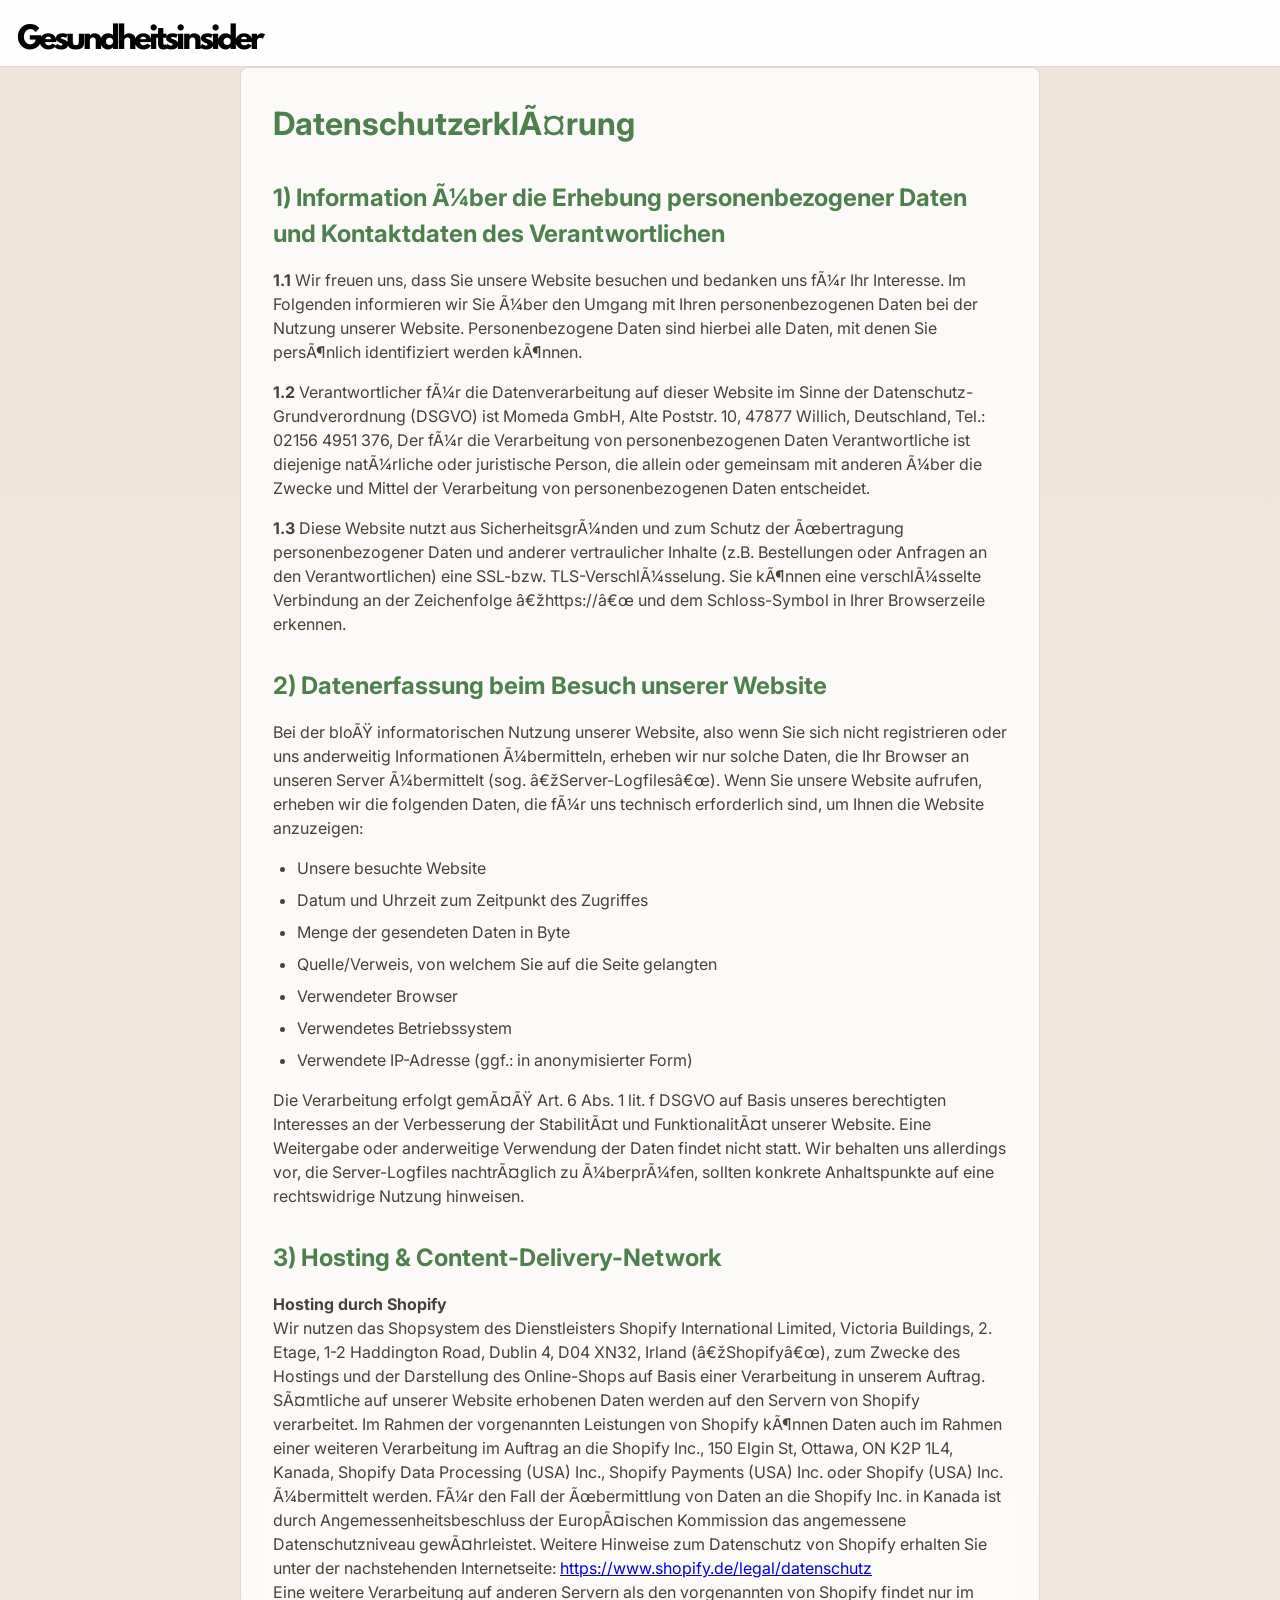
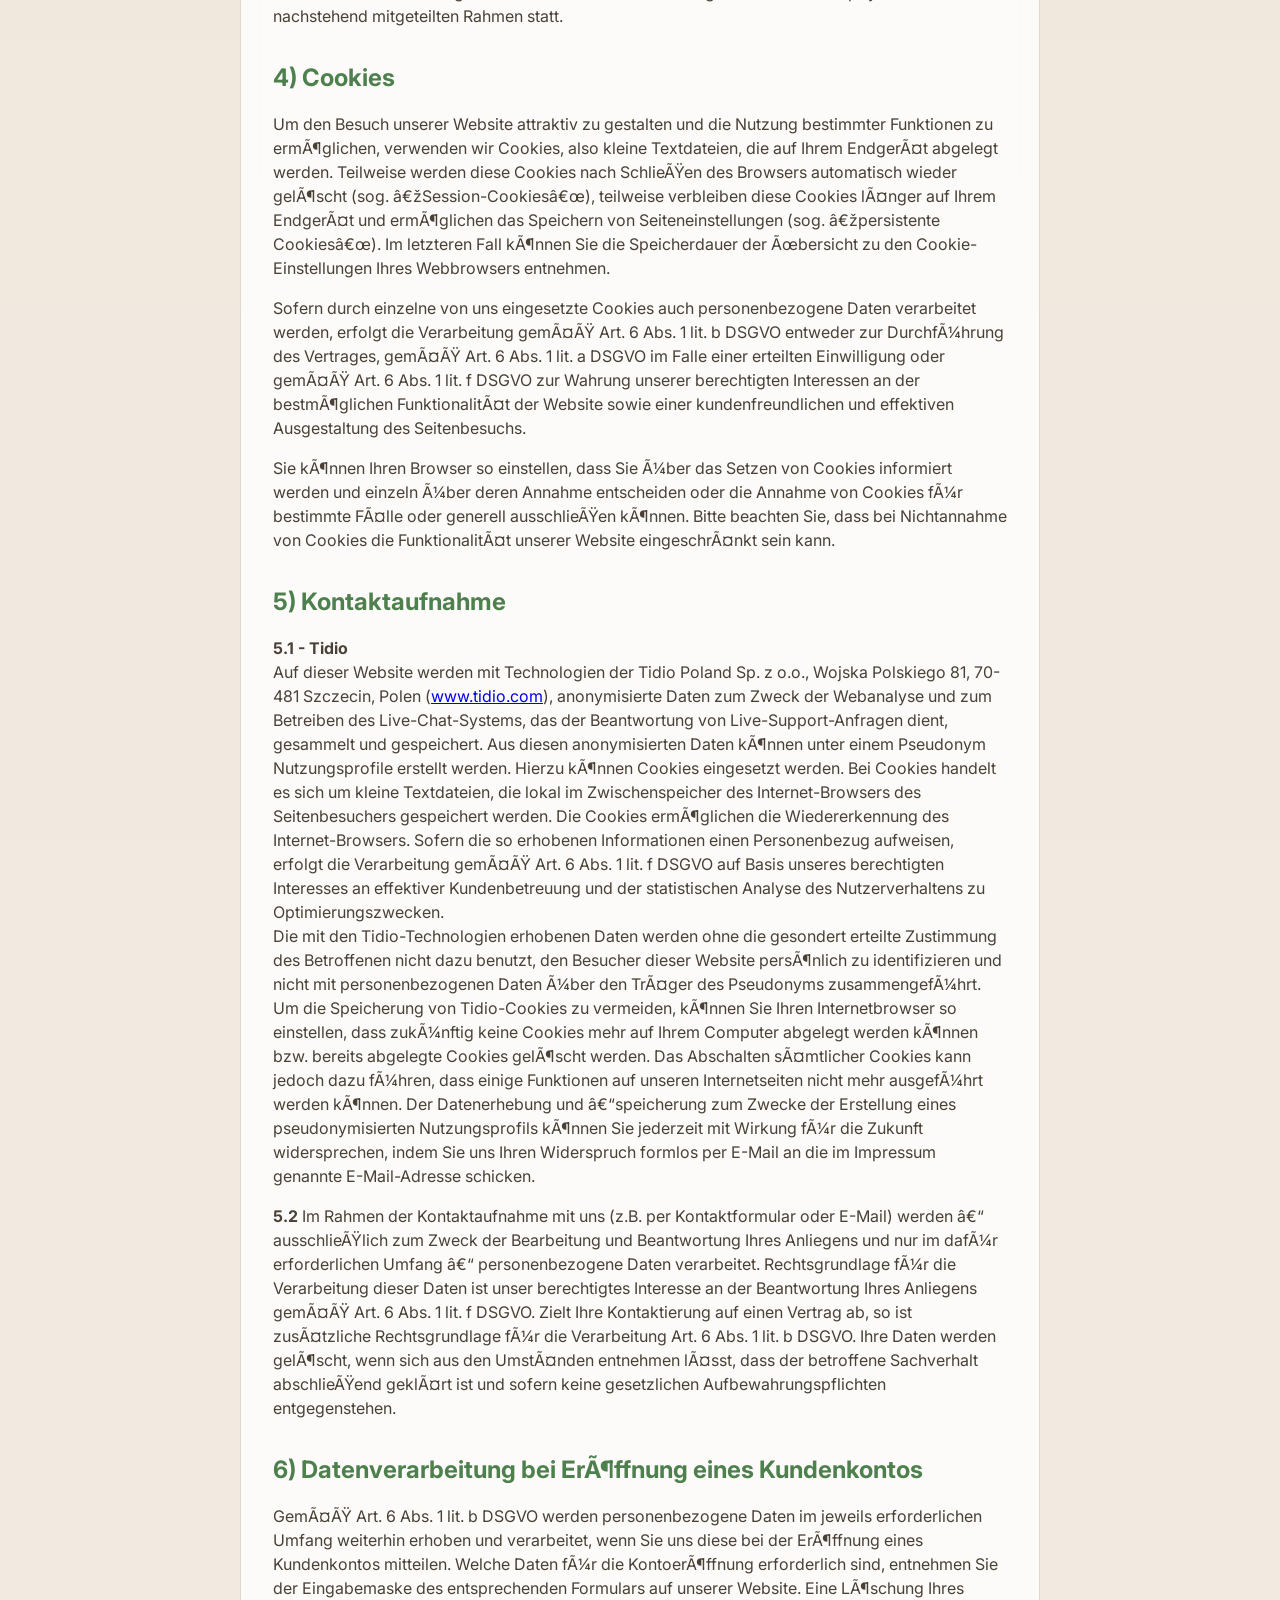
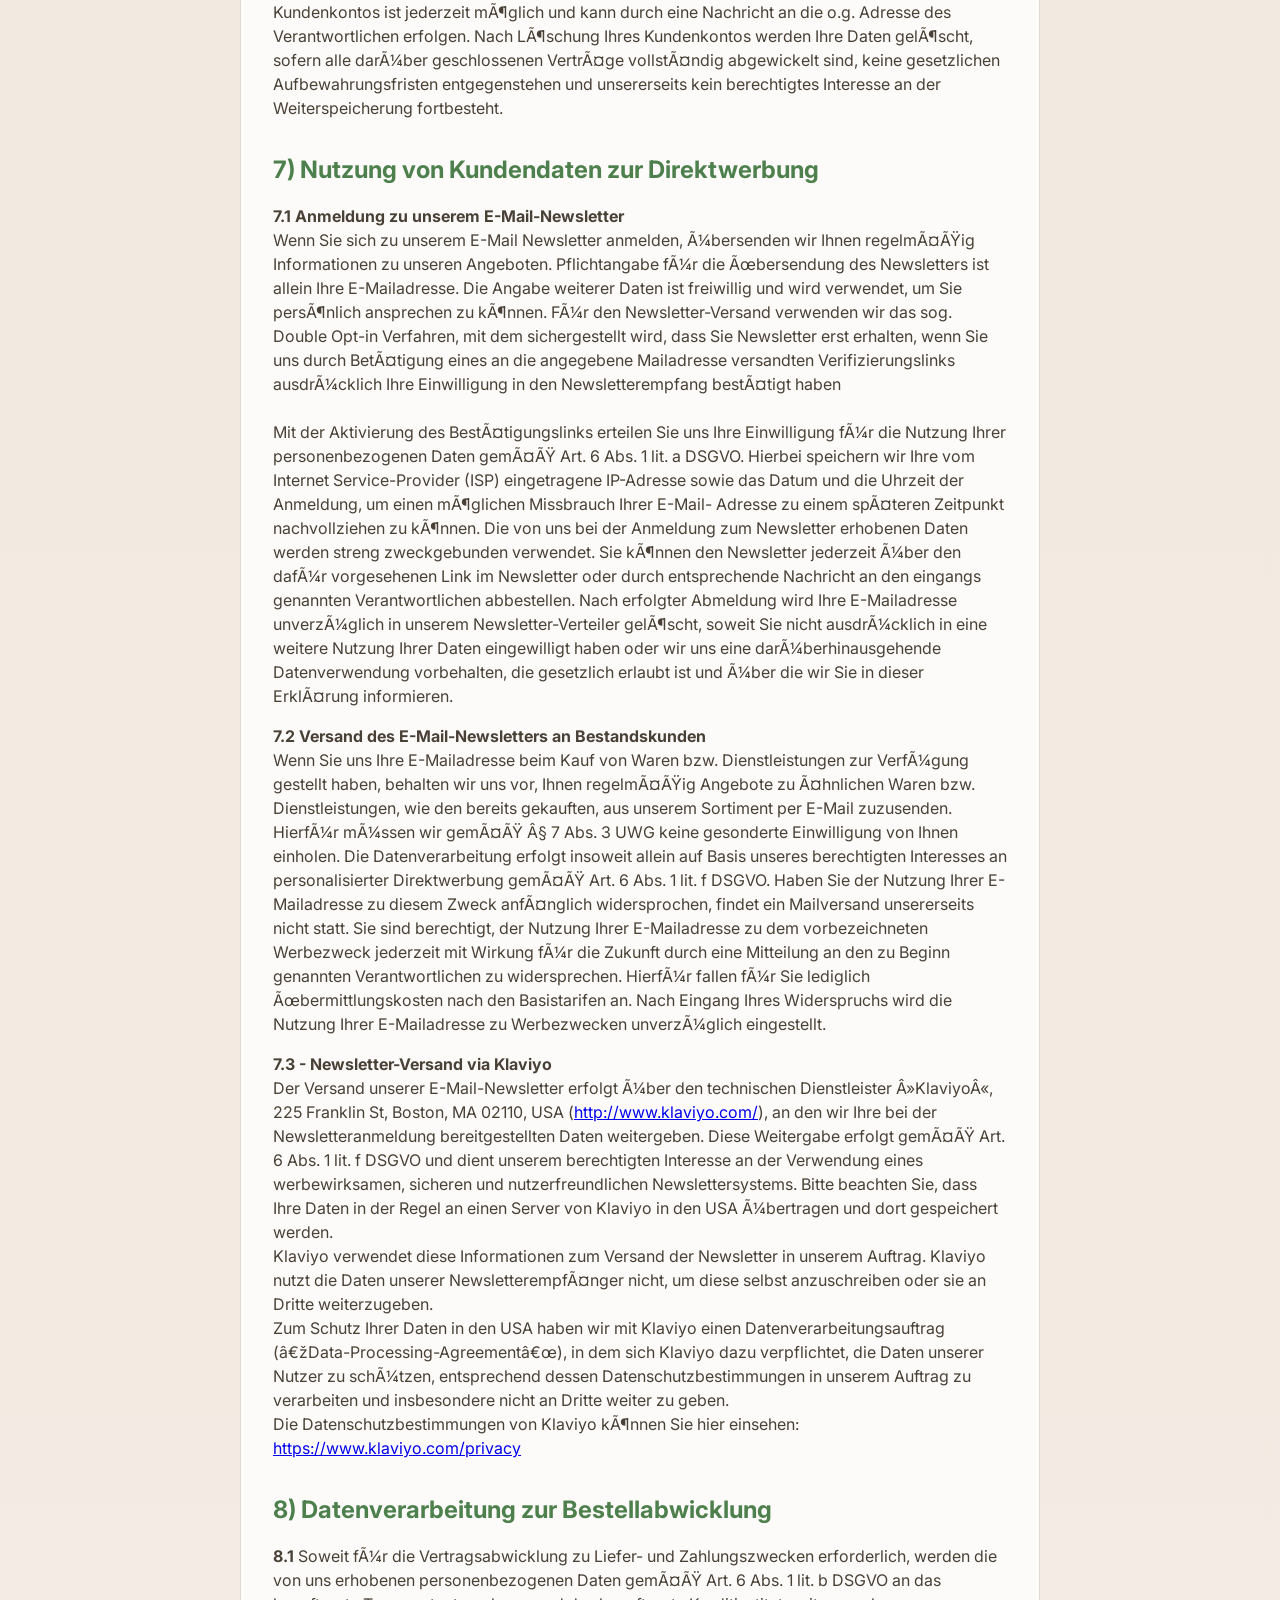
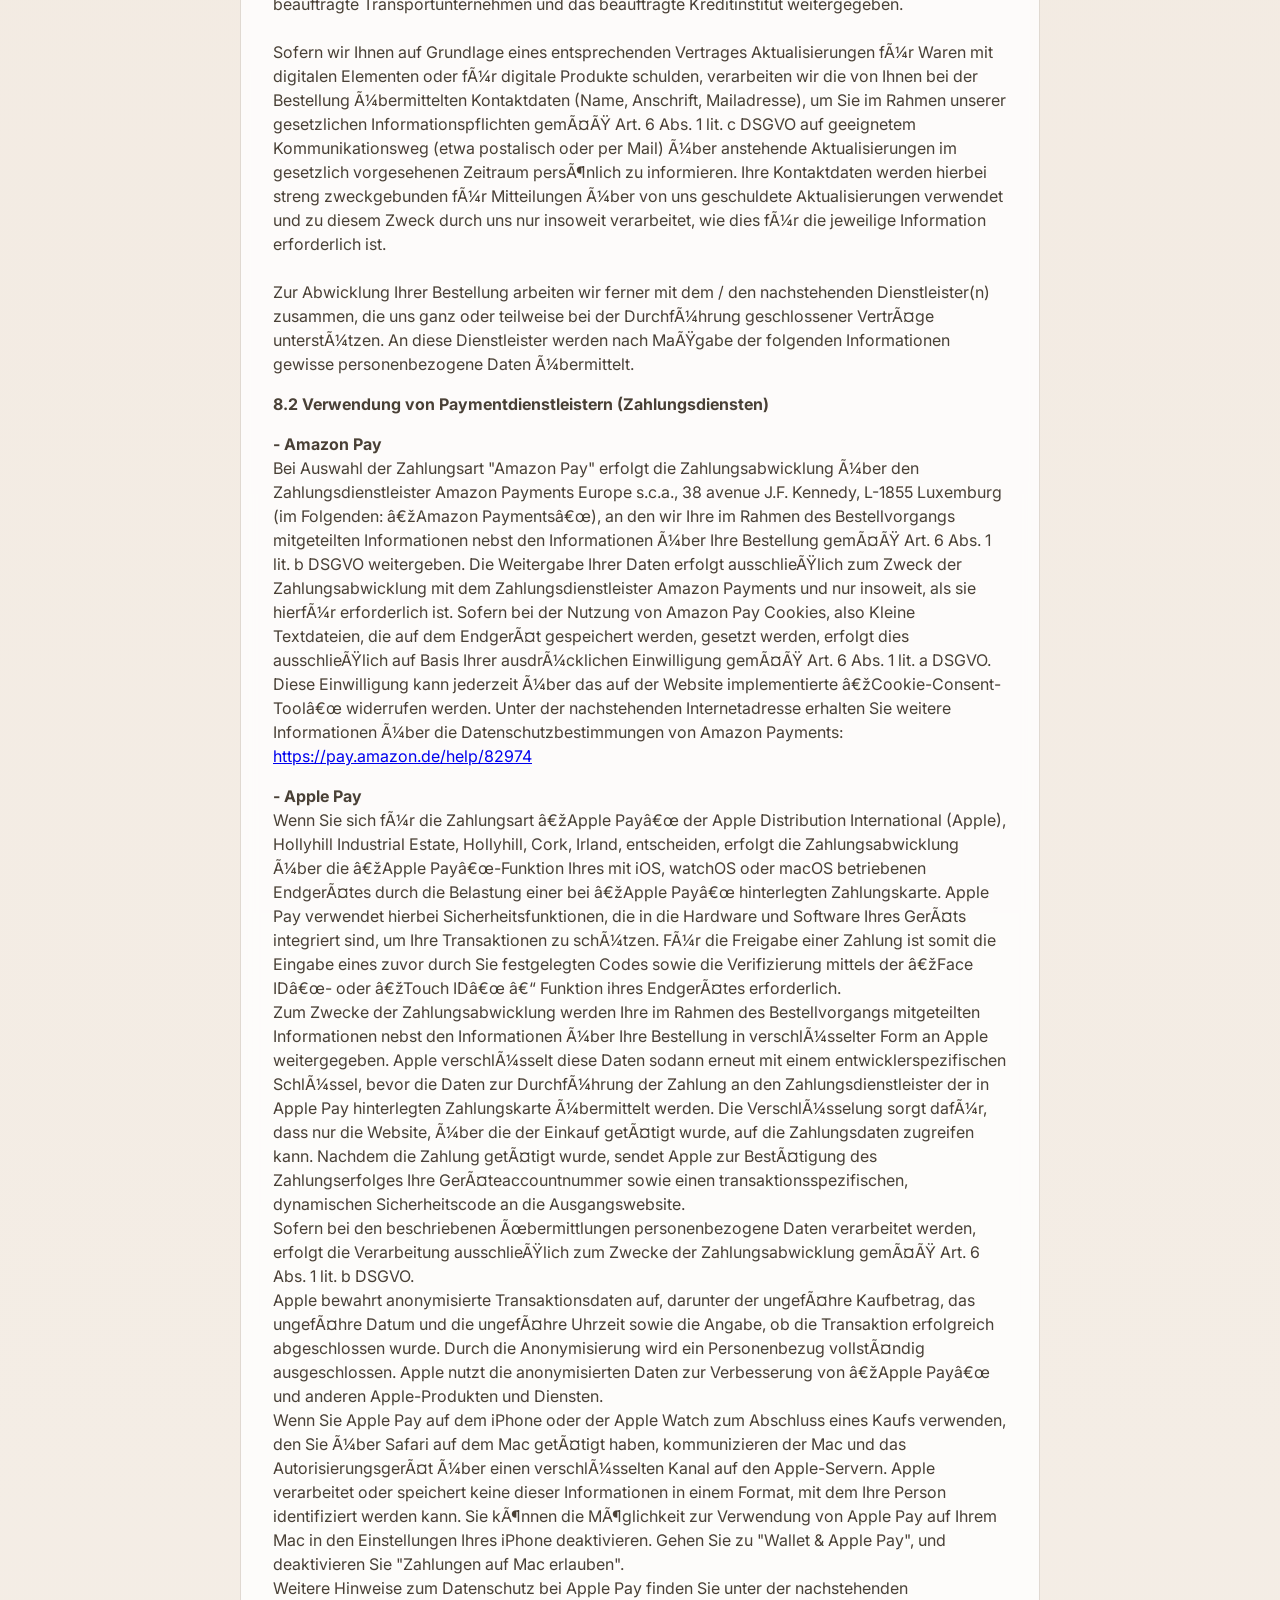
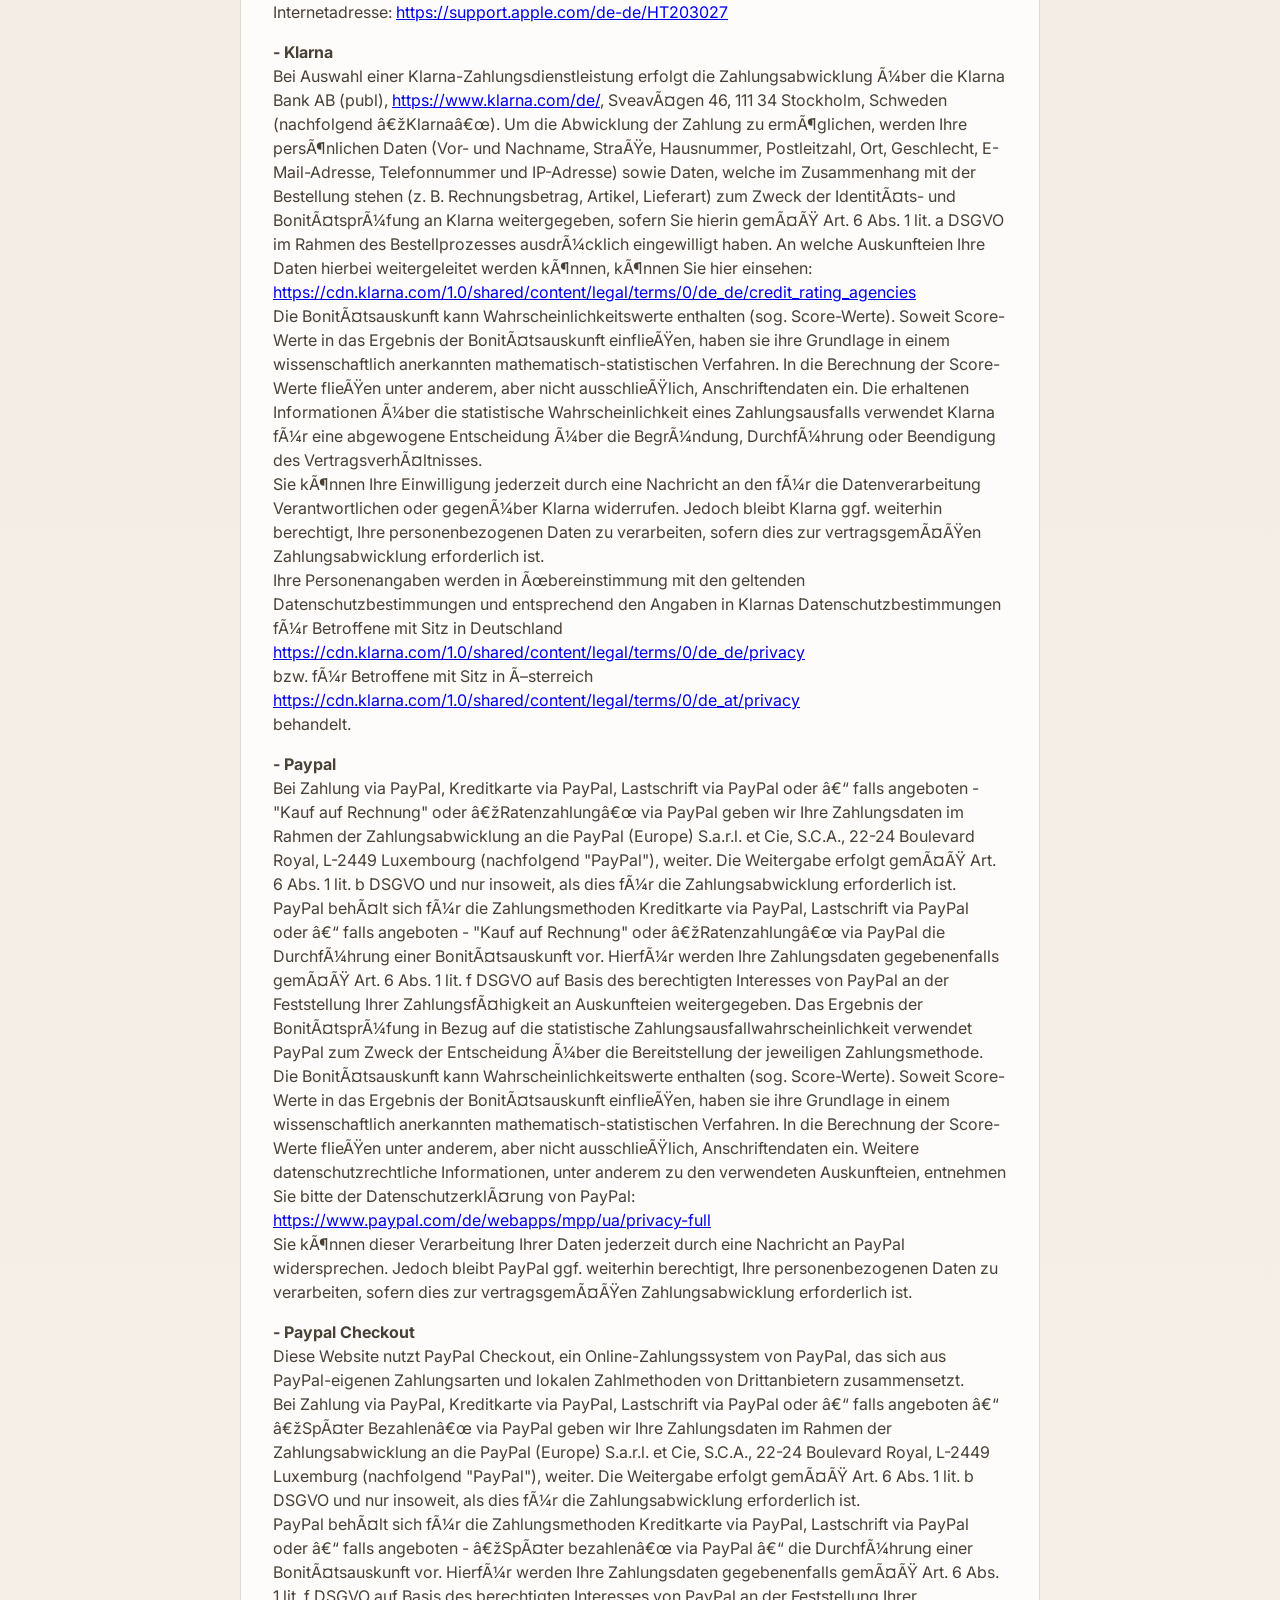
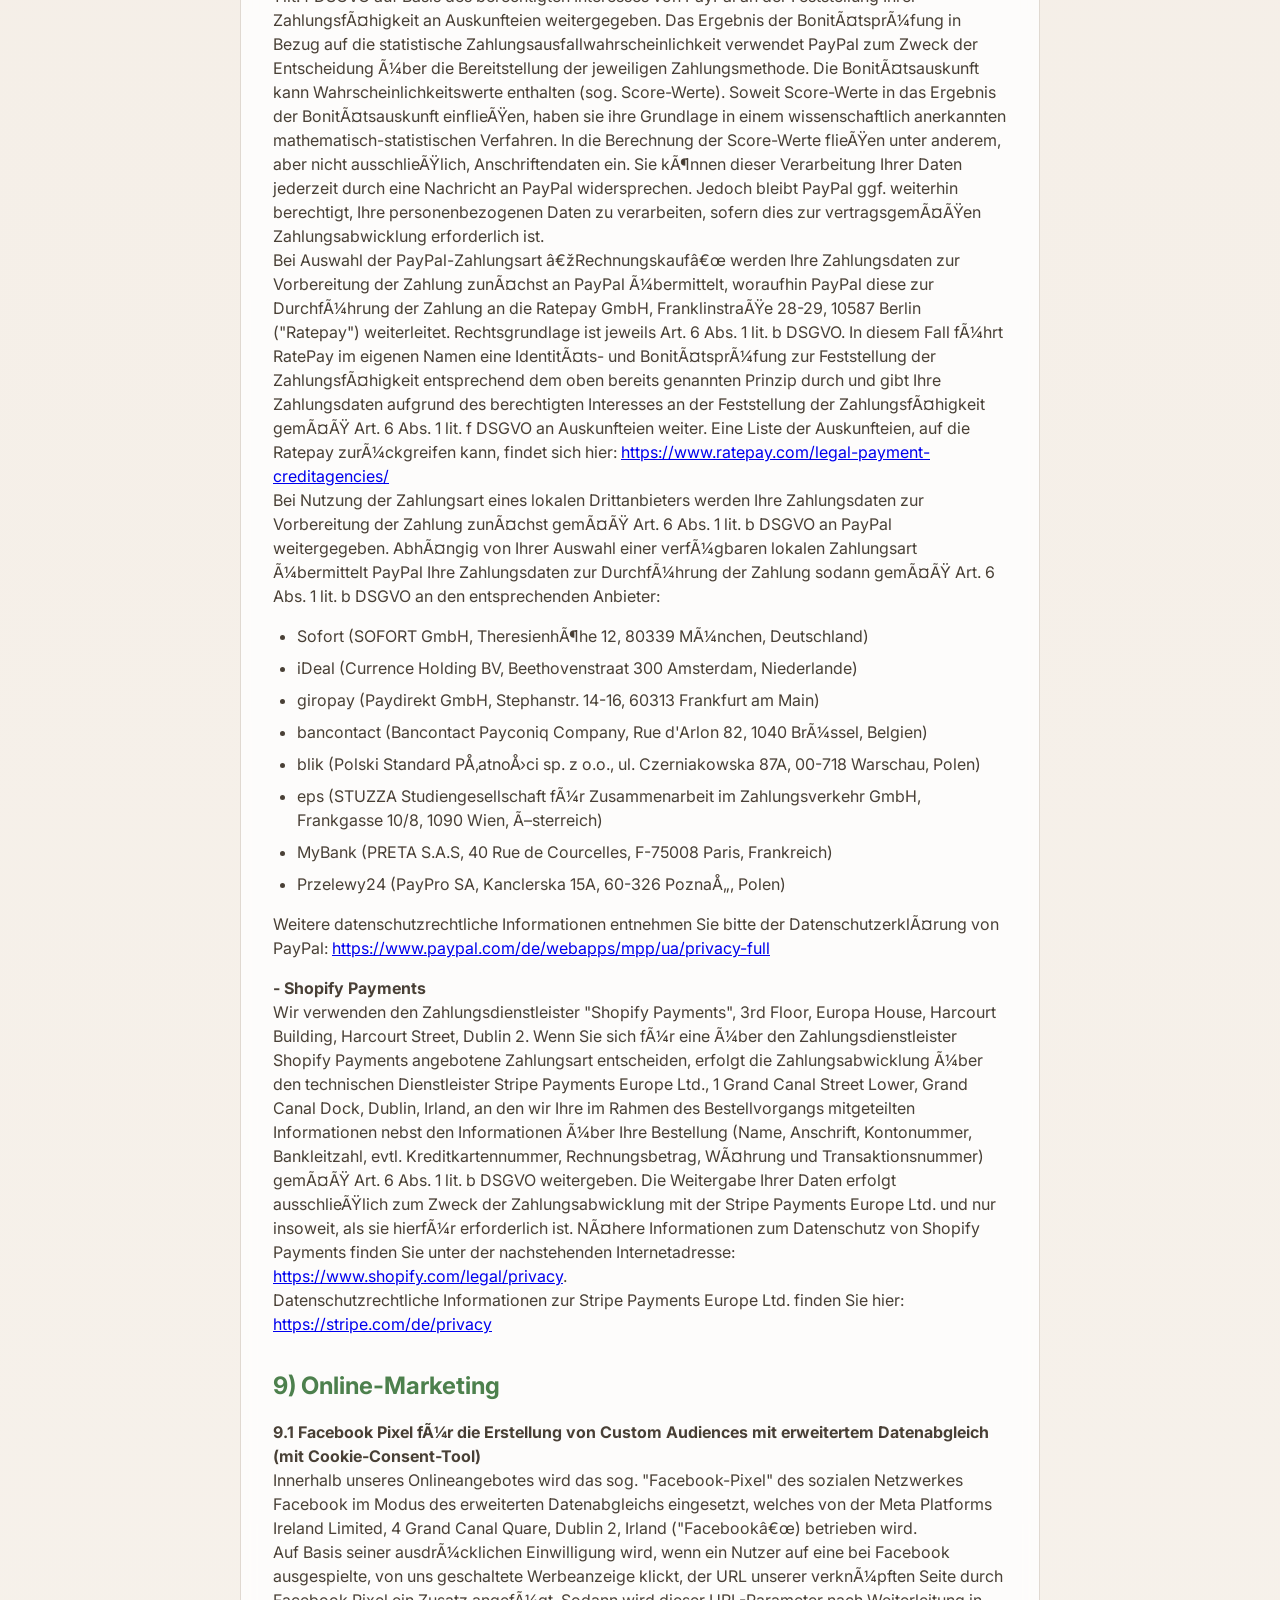
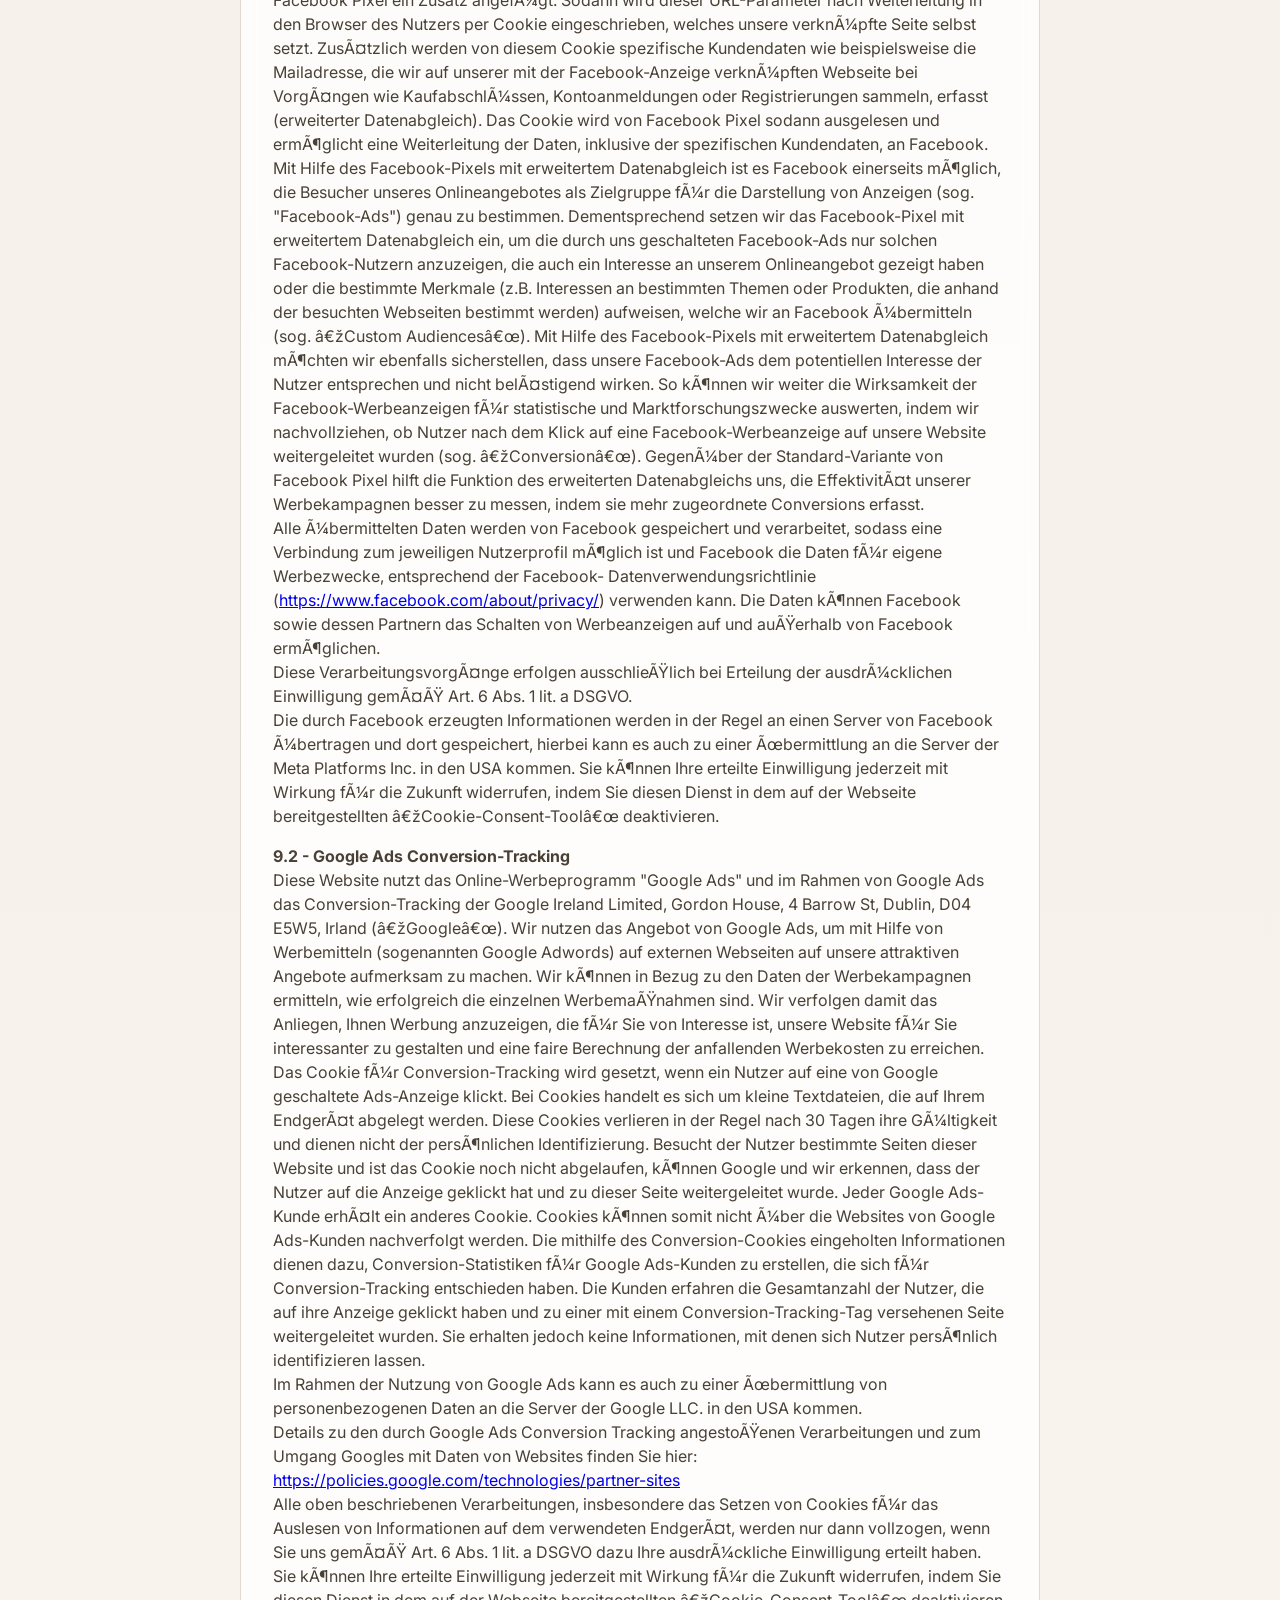
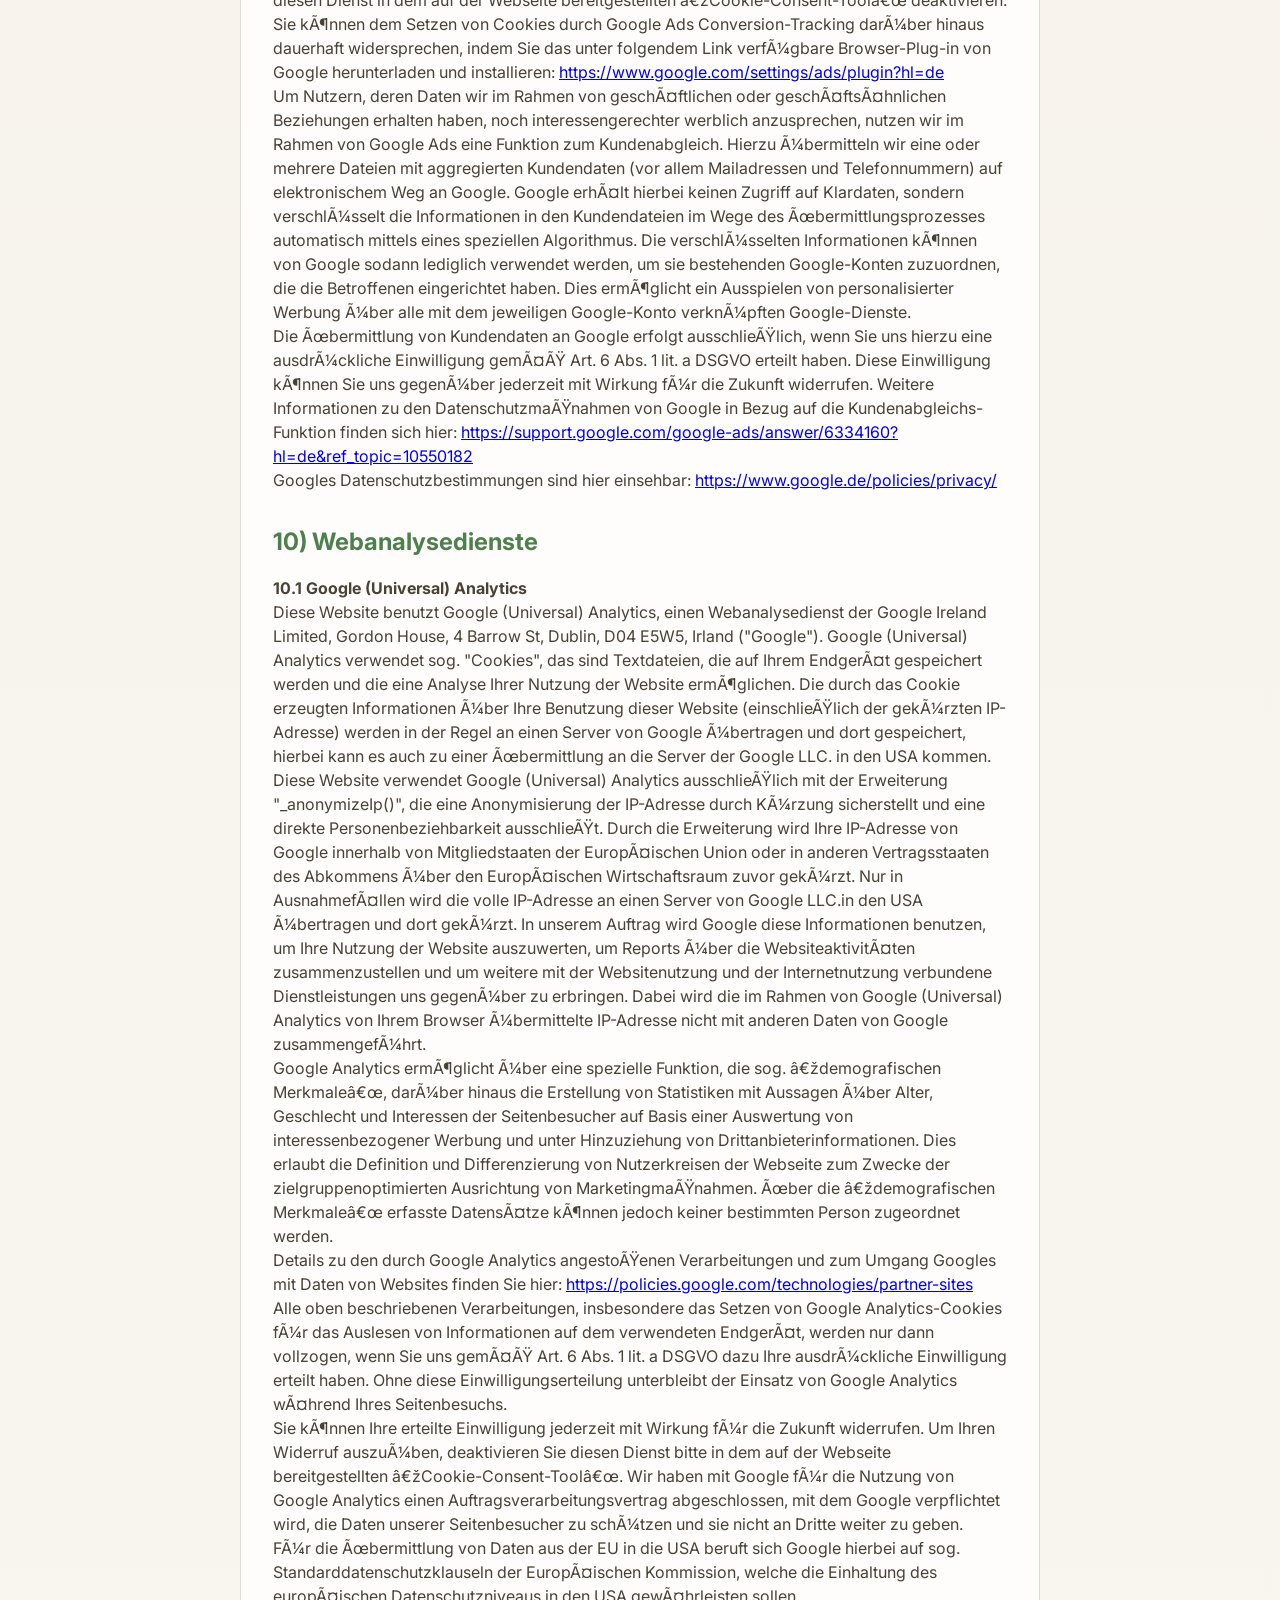
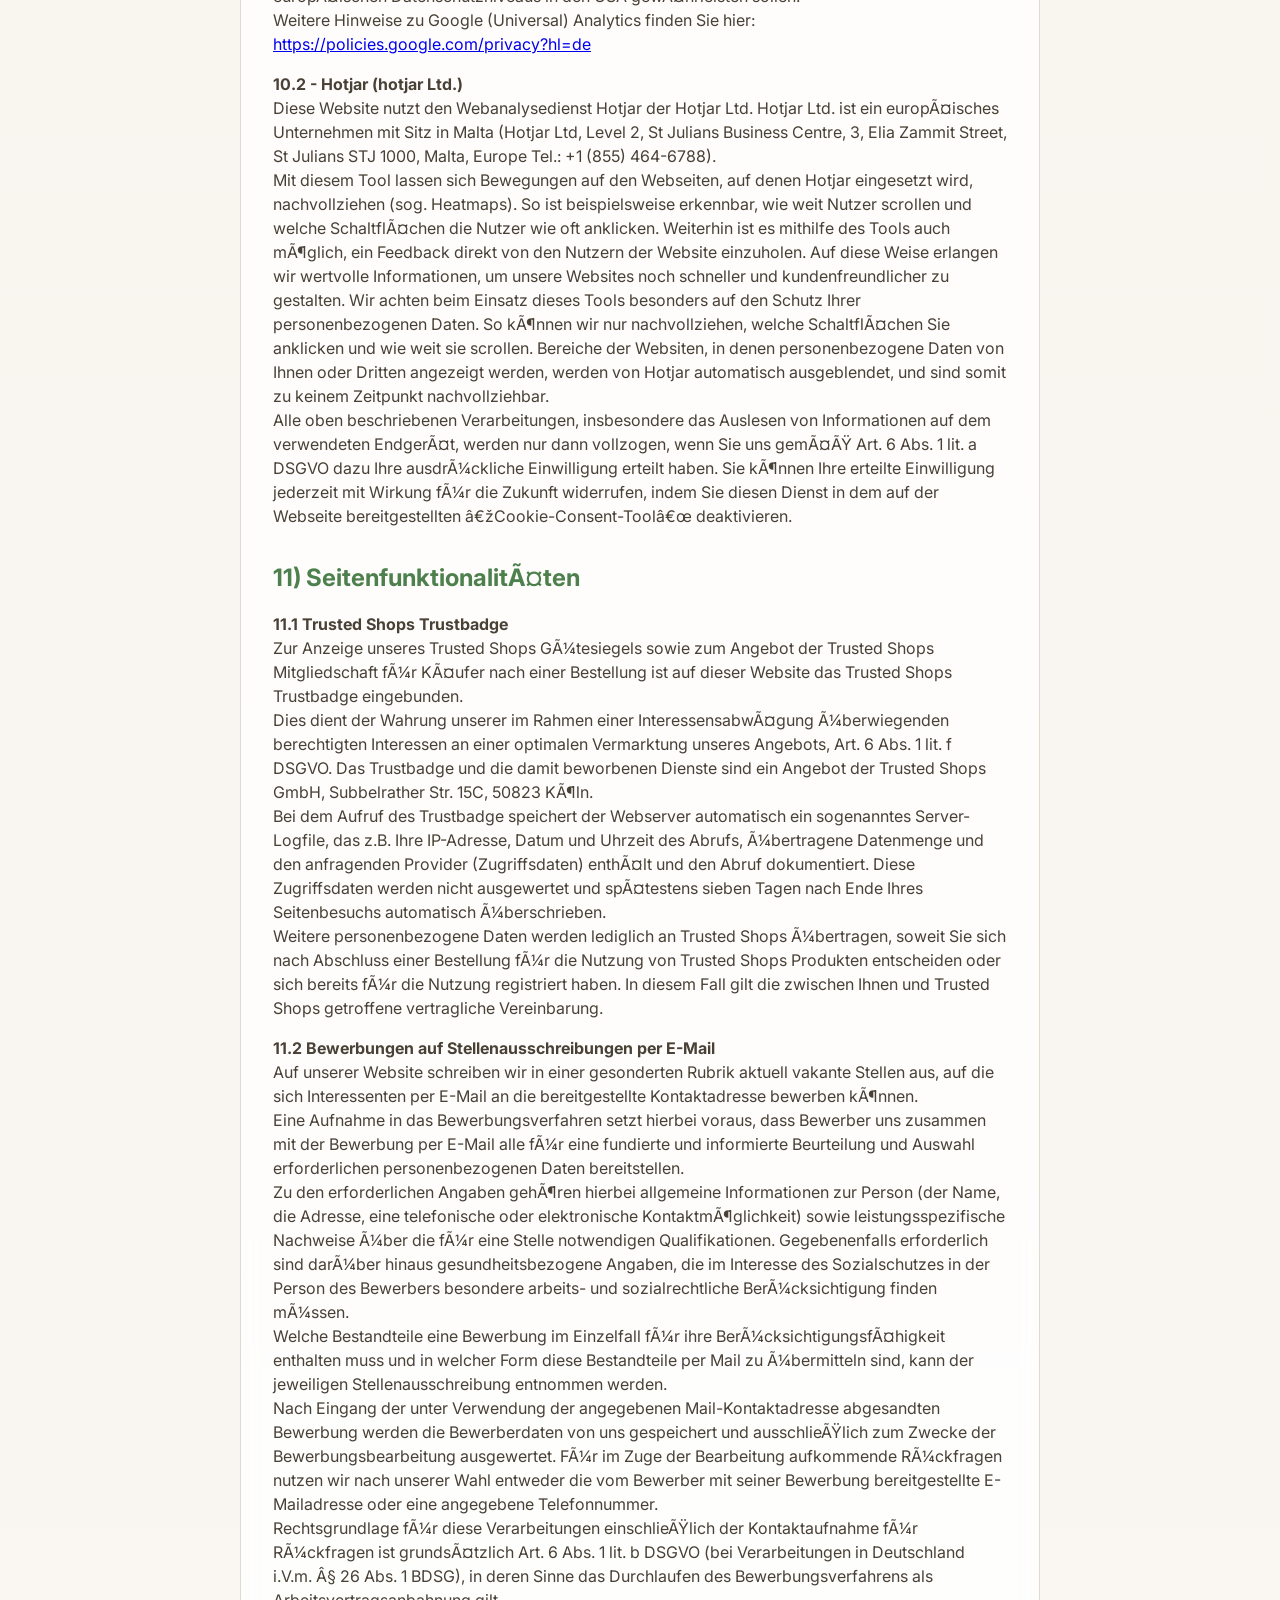
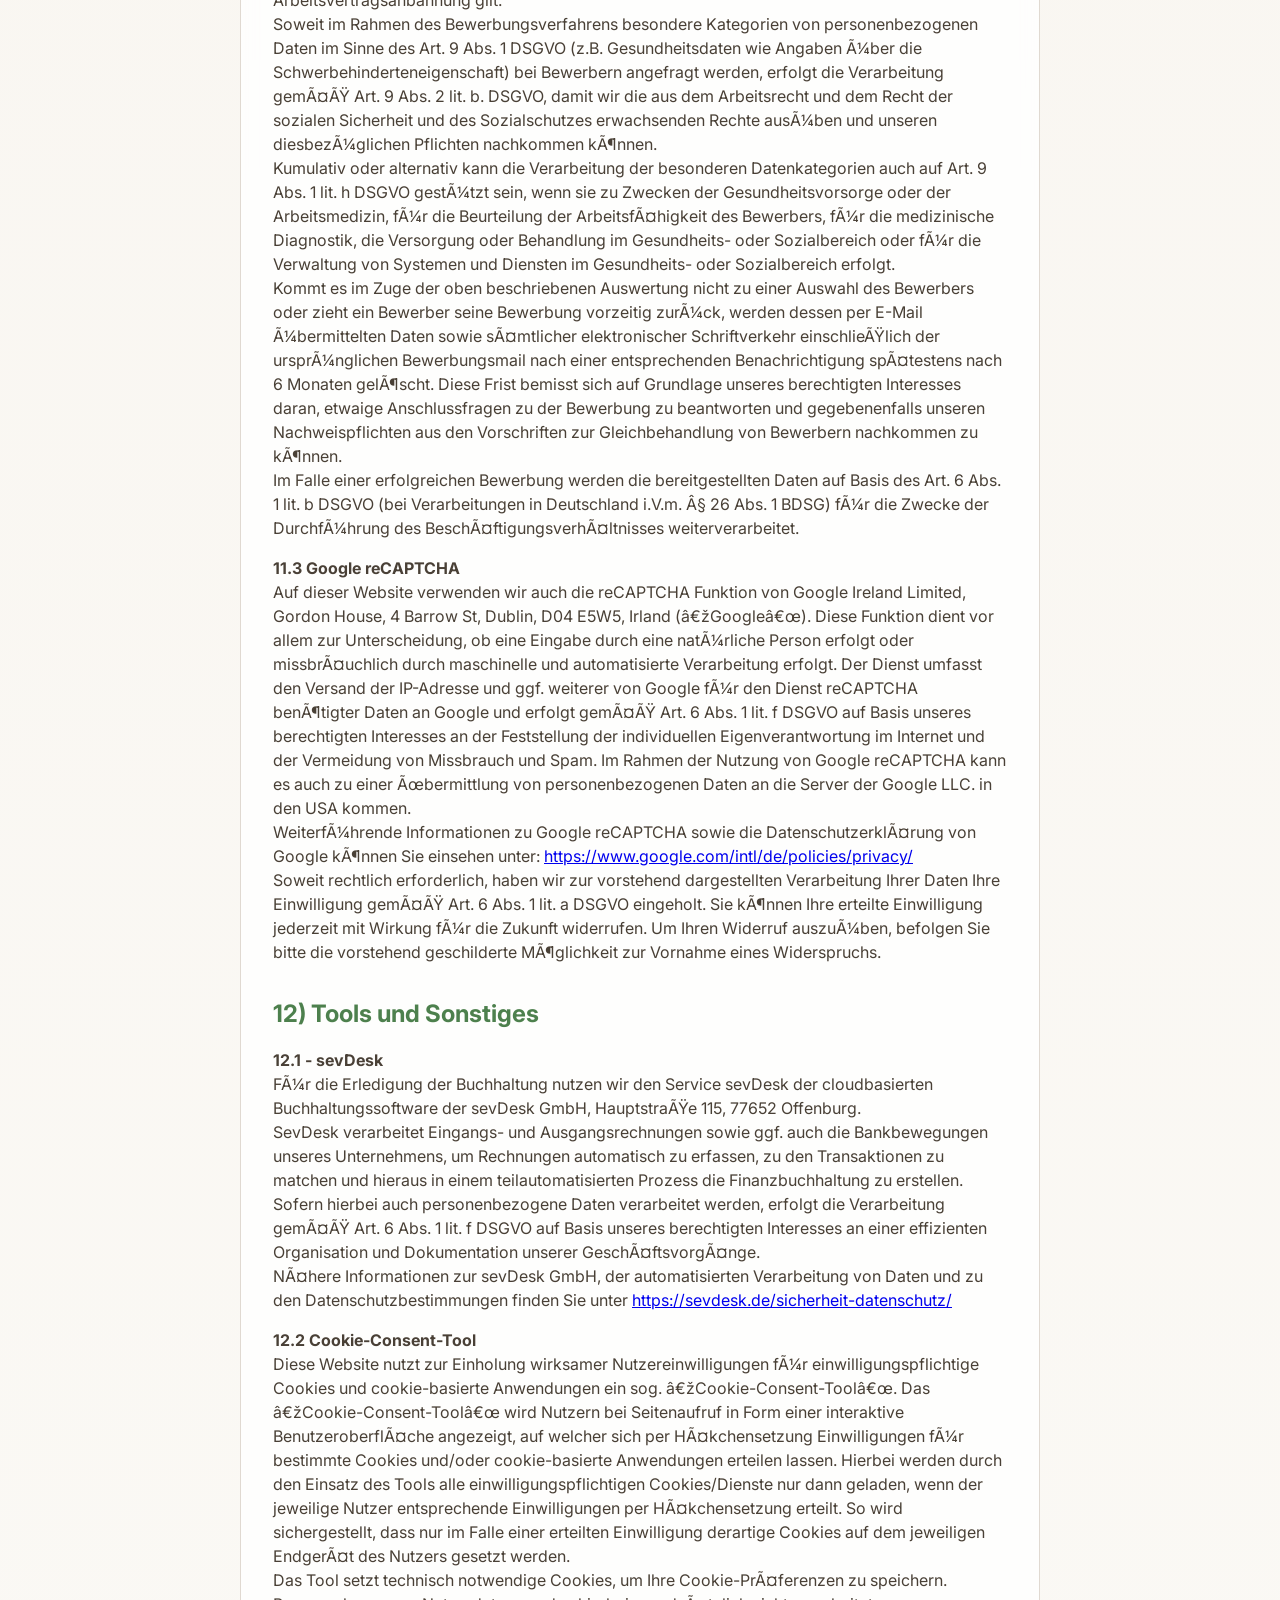
==== commit 8cce4e87: "Fix relative asset paths for GitHub Pages" ====
--- a/datenschutz.html
+++ b/datenschutz.html
@@ -1,46 +1,46 @@
-<!DOCTYPE html>
+﻿<!DOCTYPE html>
 <html lang="de">
   <head>
     <meta charset="UTF-8">
     <meta name="viewport" content="width=device-width, initial-scale=1.0">
     
     <!-- Titel -->
-    <title>Datenschutzerklärung - Gesundheitsinsider</title>
+    <title>DatenschutzerklÃ¤rung - Gesundheitsinsider</title>
     
     <!-- Meta Description: Kurzbeschreibung, die in den Suchergebnissen erscheint -->
-    <meta name="description" content="Lesen Sie die Datenschutzerklärung von Gesundheitsinsider und erfahren Sie, wie wir Ihre Daten schützen und verarbeiten.">
-    
-    <!-- Meta Keywords: Wichtige Schlagwörter -->
-    <meta name="keywords" content="Datenschutzerklärung, Datenschutz, DSGVO, Gesundheitsinsider, Daten, Sicherheit">
+    <meta name="description" content="Lesen Sie die DatenschutzerklÃ¤rung von Gesundheitsinsider und erfahren Sie, wie wir Ihre Daten schÃ¼tzen und verarbeiten.">
+    
+    <!-- Meta Keywords: Wichtige SchlagwÃ¶rter -->
+    <meta name="keywords" content="DatenschutzerklÃ¤rung, Datenschutz, DSGVO, Gesundheitsinsider, Daten, Sicherheit">
     
     <!-- Meta Author -->
     <meta name="author" content="Gesundheitsinsider">
     
     <!-- Favicon -->
-    <link rel="icon" type="image/x-icon" href="/public/favicon.ico">
-    
-    <!-- Open Graph Tags (wichtig für Social Media) -->
-    <meta property="og:title" content="Datenschutzerklärung - Gesundheitsinsider">
-    <meta property="og:description" content="Lesen Sie die Datenschutzerklärung von Gesundheitsinsider und erfahren Sie, wie wir Ihre Daten schützen.">
+    <link rel="icon" type="image/x-icon" href="public/favicon.ico">
+    
+    <!-- Open Graph Tags (wichtig fÃ¼r Social Media) -->
+    <meta property="og:title" content="DatenschutzerklÃ¤rung - Gesundheitsinsider">
+    <meta property="og:description" content="Lesen Sie die DatenschutzerklÃ¤rung von Gesundheitsinsider und erfahren Sie, wie wir Ihre Daten schÃ¼tzen.">
     <meta property="og:image" content="https://www.gesundheitsinsider.net/public/Gesundheitsinsider.png">
     <meta property="og:url" content="https://www.gesundheitsinsider.net/datenschutz.html">
     <meta property="og:type" content="website">
     
     <!-- Twitter Card Tags -->
     <meta name="twitter:card" content="summary_large_image">
-    <meta name="twitter:title" content="Datenschutzerklärung - Gesundheitsinsider">
-    <meta name="twitter:description" content="Lesen Sie die Datenschutzerklärung von Gesundheitsinsider und erfahren Sie, wie wir Ihre Daten schützen.">
+    <meta name="twitter:title" content="DatenschutzerklÃ¤rung - Gesundheitsinsider">
+    <meta name="twitter:description" content="Lesen Sie die DatenschutzerklÃ¤rung von Gesundheitsinsider und erfahren Sie, wie wir Ihre Daten schÃ¼tzen.">
     <meta name="twitter:image" content="https://www.gesundheitsinsider.net/public/Gesundheitsinsider.png">
     
-    <!-- Preconnect für Google Fonts -->
+    <!-- Preconnect fÃ¼r Google Fonts -->
     <link rel="preconnect" href="https://fonts.googleapis.com">
     <link rel="preconnect" href="https://fonts.gstatic.com" crossorigin>
     <link href="https://fonts.googleapis.com/css2?family=Inter:wght@400;500;600;700&display=swap" rel="stylesheet">
     
     <!-- Stylesheet -->
-    <link rel="stylesheet" href="/css/index.css">
-    
-    <!-- Zusätzliche Styles für die Datenschutzerklärung -->
+    <link rel="stylesheet" href="css/index.css">
+    
+    <!-- ZusÃ¤tzliche Styles fÃ¼r die DatenschutzerklÃ¤rung -->
     <style>
       .legal-content {
         max-width: 800px;
@@ -91,29 +91,29 @@
 <body>
     <header>
         <nav class="container">
-          <!-- Logo – auf mobilen Geräten mittig, auf Desktop linksbündig -->
-           <a href="/">
-             <img src="/public/Gesundheitsinsider.png" alt="CoffeTechWorldSupport Logo" class="logo">
+          <!-- Logo â€“ auf mobilen GerÃ¤ten mittig, auf Desktop linksbÃ¼ndig -->
+           <a href="index.html">
+             <img src="public/Gesundheitsinsider.png" alt="CoffeTechWorldSupport Logo" class="logo">
            </a>
         </nav>
     </header>
 
     <main class="container">
         <div class="legal-content">
-            <h1>Datenschutzerklärung</h1>
+            <h1>DatenschutzerklÃ¤rung</h1>
             
             <!-- Abschnitt 1 -->
             <div class="legal-section">
-              <h2>1) Information über die Erhebung personenbezogener Daten und Kontaktdaten des Verantwortlichen</h2>
-              <p><strong>1.1</strong> Wir freuen uns, dass Sie unsere Website besuchen und bedanken uns für Ihr Interesse. Im Folgenden informieren wir Sie über den Umgang mit Ihren personenbezogenen Daten bei der Nutzung unserer Website. Personenbezogene Daten sind hierbei alle Daten, mit denen Sie persönlich identifiziert werden können.</p>
-              <p><strong>1.2</strong> Verantwortlicher für die Datenverarbeitung auf dieser Website im Sinne der Datenschutz-Grundverordnung (DSGVO) ist Momeda GmbH, Alte Poststr. 10, 47877 Willich, Deutschland, Tel.: 02156 4951 376, Der für die Verarbeitung von personenbezogenen Daten Verantwortliche ist diejenige natürliche oder juristische Person, die allein oder gemeinsam mit anderen über die Zwecke und Mittel der Verarbeitung von personenbezogenen Daten entscheidet.</p>
-              <p><strong>1.3</strong> Diese Website nutzt aus Sicherheitsgründen und zum Schutz der Übertragung personenbezogener Daten und anderer vertraulicher Inhalte (z.B. Bestellungen oder Anfragen an den Verantwortlichen) eine SSL-bzw. TLS-Verschlüsselung. Sie können eine verschlüsselte Verbindung an der Zeichenfolge „https://“ und dem Schloss-Symbol in Ihrer Browserzeile erkennen.</p>
+              <h2>1) Information Ã¼ber die Erhebung personenbezogener Daten und Kontaktdaten des Verantwortlichen</h2>
+              <p><strong>1.1</strong> Wir freuen uns, dass Sie unsere Website besuchen und bedanken uns fÃ¼r Ihr Interesse. Im Folgenden informieren wir Sie Ã¼ber den Umgang mit Ihren personenbezogenen Daten bei der Nutzung unserer Website. Personenbezogene Daten sind hierbei alle Daten, mit denen Sie persÃ¶nlich identifiziert werden kÃ¶nnen.</p>
+              <p><strong>1.2</strong> Verantwortlicher fÃ¼r die Datenverarbeitung auf dieser Website im Sinne der Datenschutz-Grundverordnung (DSGVO) ist Momeda GmbH, Alte Poststr. 10, 47877 Willich, Deutschland, Tel.: 02156 4951 376, Der fÃ¼r die Verarbeitung von personenbezogenen Daten Verantwortliche ist diejenige natÃ¼rliche oder juristische Person, die allein oder gemeinsam mit anderen Ã¼ber die Zwecke und Mittel der Verarbeitung von personenbezogenen Daten entscheidet.</p>
+              <p><strong>1.3</strong> Diese Website nutzt aus SicherheitsgrÃ¼nden und zum Schutz der Ãœbertragung personenbezogener Daten und anderer vertraulicher Inhalte (z.B. Bestellungen oder Anfragen an den Verantwortlichen) eine SSL-bzw. TLS-VerschlÃ¼sselung. Sie kÃ¶nnen eine verschlÃ¼sselte Verbindung an der Zeichenfolge â€žhttps://â€œ und dem Schloss-Symbol in Ihrer Browserzeile erkennen.</p>
             </div>
 
             <!-- Abschnitt 2 -->
             <div class="legal-section">
               <h2>2) Datenerfassung beim Besuch unserer Website</h2>
-              <p>Bei der bloß informatorischen Nutzung unserer Website, also wenn Sie sich nicht registrieren oder uns anderweitig Informationen übermitteln, erheben wir nur solche Daten, die Ihr Browser an unseren Server übermittelt (sog. „Server-Logfiles“). Wenn Sie unsere Website aufrufen, erheben wir die folgenden Daten, die für uns technisch erforderlich sind, um Ihnen die Website anzuzeigen:</p>
+              <p>Bei der bloÃŸ informatorischen Nutzung unserer Website, also wenn Sie sich nicht registrieren oder uns anderweitig Informationen Ã¼bermitteln, erheben wir nur solche Daten, die Ihr Browser an unseren Server Ã¼bermittelt (sog. â€žServer-Logfilesâ€œ). Wenn Sie unsere Website aufrufen, erheben wir die folgenden Daten, die fÃ¼r uns technisch erforderlich sind, um Ihnen die Website anzuzeigen:</p>
               <ul>
                 <li>Unsere besuchte Website</li>
                 <li>Datum und Uhrzeit zum Zeitpunkt des Zugriffes</li>
@@ -123,124 +123,124 @@
                 <li>Verwendetes Betriebssystem</li>
                 <li>Verwendete IP-Adresse (ggf.: in anonymisierter Form)</li>
               </ul>
-              <p>Die Verarbeitung erfolgt gemäß Art. 6 Abs. 1 lit. f DSGVO auf Basis unseres berechtigten Interesses an der Verbesserung der Stabilität und Funktionalität unserer Website. Eine Weitergabe oder anderweitige Verwendung der Daten findet nicht statt. Wir behalten uns allerdings vor, die Server-Logfiles nachträglich zu überprüfen, sollten konkrete Anhaltspunkte auf eine rechtswidrige Nutzung hinweisen.</p>
+              <p>Die Verarbeitung erfolgt gemÃ¤ÃŸ Art. 6 Abs. 1 lit. f DSGVO auf Basis unseres berechtigten Interesses an der Verbesserung der StabilitÃ¤t und FunktionalitÃ¤t unserer Website. Eine Weitergabe oder anderweitige Verwendung der Daten findet nicht statt. Wir behalten uns allerdings vor, die Server-Logfiles nachtrÃ¤glich zu Ã¼berprÃ¼fen, sollten konkrete Anhaltspunkte auf eine rechtswidrige Nutzung hinweisen.</p>
             </div>
 
             <!-- Abschnitt 3 -->
             <div class="legal-section">
               <h2>3) Hosting &amp; Content-Delivery-Network</h2>
               <p><strong>Hosting durch Shopify</strong><br>
-              Wir nutzen das Shopsystem des Dienstleisters Shopify International Limited, Victoria Buildings, 2. Etage, 1-2 Haddington Road, Dublin 4, D04 XN32, Irland („Shopify“), zum Zwecke des Hostings und der Darstellung des Online-Shops auf Basis einer Verarbeitung in unserem Auftrag. Sämtliche auf unserer Website erhobenen Daten werden auf den Servern von Shopify verarbeitet. Im Rahmen der vorgenannten Leistungen von Shopify können Daten auch im Rahmen einer weiteren Verarbeitung im Auftrag an die Shopify Inc., 150 Elgin St, Ottawa, ON K2P 1L4, Kanada, Shopify Data Processing (USA) Inc., Shopify Payments (USA) Inc. oder Shopify (USA) Inc. übermittelt werden. Für den Fall der Übermittlung von Daten an die Shopify Inc. in Kanada ist durch Angemessenheitsbeschluss der Europäischen Kommission das angemessene Datenschutzniveau gewährleistet. Weitere Hinweise zum Datenschutz von Shopify erhalten Sie unter der nachstehenden Internetseite: <a href="https://www.shopify.de/legal/datenschutz" target="_blank" rel="noopener">https://www.shopify.de/legal/datenschutz</a><br>
+              Wir nutzen das Shopsystem des Dienstleisters Shopify International Limited, Victoria Buildings, 2. Etage, 1-2 Haddington Road, Dublin 4, D04 XN32, Irland (â€žShopifyâ€œ), zum Zwecke des Hostings und der Darstellung des Online-Shops auf Basis einer Verarbeitung in unserem Auftrag. SÃ¤mtliche auf unserer Website erhobenen Daten werden auf den Servern von Shopify verarbeitet. Im Rahmen der vorgenannten Leistungen von Shopify kÃ¶nnen Daten auch im Rahmen einer weiteren Verarbeitung im Auftrag an die Shopify Inc., 150 Elgin St, Ottawa, ON K2P 1L4, Kanada, Shopify Data Processing (USA) Inc., Shopify Payments (USA) Inc. oder Shopify (USA) Inc. Ã¼bermittelt werden. FÃ¼r den Fall der Ãœbermittlung von Daten an die Shopify Inc. in Kanada ist durch Angemessenheitsbeschluss der EuropÃ¤ischen Kommission das angemessene Datenschutzniveau gewÃ¤hrleistet. Weitere Hinweise zum Datenschutz von Shopify erhalten Sie unter der nachstehenden Internetseite: <a href="https://www.shopify.de/legal/datenschutz" target="_blank" rel="noopener">https://www.shopify.de/legal/datenschutz</a><br>
               Eine weitere Verarbeitung auf anderen Servern als den vorgenannten von Shopify findet nur im nachstehend mitgeteilten Rahmen statt.</p>
             </div>
 
             <!-- Abschnitt 4 -->
             <div class="legal-section">
               <h2>4) Cookies</h2>
-              <p>Um den Besuch unserer Website attraktiv zu gestalten und die Nutzung bestimmter Funktionen zu ermöglichen, verwenden wir Cookies, also kleine Textdateien, die auf Ihrem Endgerät abgelegt werden. Teilweise werden diese Cookies nach Schließen des Browsers automatisch wieder gelöscht (sog. „Session-Cookies“), teilweise verbleiben diese Cookies länger auf Ihrem Endgerät und ermöglichen das Speichern von Seiteneinstellungen (sog. „persistente Cookies“). Im letzteren Fall können Sie die Speicherdauer der Übersicht zu den Cookie-Einstellungen Ihres Webbrowsers entnehmen.</p>
-              <p>Sofern durch einzelne von uns eingesetzte Cookies auch personenbezogene Daten verarbeitet werden, erfolgt die Verarbeitung gemäß Art. 6 Abs. 1 lit. b DSGVO entweder zur Durchführung des Vertrages, gemäß Art. 6 Abs. 1 lit. a DSGVO im Falle einer erteilten Einwilligung oder gemäß Art. 6 Abs. 1 lit. f DSGVO zur Wahrung unserer berechtigten Interessen an der bestmöglichen Funktionalität der Website sowie einer kundenfreundlichen und effektiven Ausgestaltung des Seitenbesuchs.</p>
-              <p>Sie können Ihren Browser so einstellen, dass Sie über das Setzen von Cookies informiert werden und einzeln über deren Annahme entscheiden oder die Annahme von Cookies für bestimmte Fälle oder generell ausschließen können. Bitte beachten Sie, dass bei Nichtannahme von Cookies die Funktionalität unserer Website eingeschränkt sein kann.</p>
+              <p>Um den Besuch unserer Website attraktiv zu gestalten und die Nutzung bestimmter Funktionen zu ermÃ¶glichen, verwenden wir Cookies, also kleine Textdateien, die auf Ihrem EndgerÃ¤t abgelegt werden. Teilweise werden diese Cookies nach SchlieÃŸen des Browsers automatisch wieder gelÃ¶scht (sog. â€žSession-Cookiesâ€œ), teilweise verbleiben diese Cookies lÃ¤nger auf Ihrem EndgerÃ¤t und ermÃ¶glichen das Speichern von Seiteneinstellungen (sog. â€žpersistente Cookiesâ€œ). Im letzteren Fall kÃ¶nnen Sie die Speicherdauer der Ãœbersicht zu den Cookie-Einstellungen Ihres Webbrowsers entnehmen.</p>
+              <p>Sofern durch einzelne von uns eingesetzte Cookies auch personenbezogene Daten verarbeitet werden, erfolgt die Verarbeitung gemÃ¤ÃŸ Art. 6 Abs. 1 lit. b DSGVO entweder zur DurchfÃ¼hrung des Vertrages, gemÃ¤ÃŸ Art. 6 Abs. 1 lit. a DSGVO im Falle einer erteilten Einwilligung oder gemÃ¤ÃŸ Art. 6 Abs. 1 lit. f DSGVO zur Wahrung unserer berechtigten Interessen an der bestmÃ¶glichen FunktionalitÃ¤t der Website sowie einer kundenfreundlichen und effektiven Ausgestaltung des Seitenbesuchs.</p>
+              <p>Sie kÃ¶nnen Ihren Browser so einstellen, dass Sie Ã¼ber das Setzen von Cookies informiert werden und einzeln Ã¼ber deren Annahme entscheiden oder die Annahme von Cookies fÃ¼r bestimmte FÃ¤lle oder generell ausschlieÃŸen kÃ¶nnen. Bitte beachten Sie, dass bei Nichtannahme von Cookies die FunktionalitÃ¤t unserer Website eingeschrÃ¤nkt sein kann.</p>
             </div>
 
             <!-- Abschnitt 5 -->
             <div class="legal-section">
               <h2>5) Kontaktaufnahme</h2>
               <p><strong>5.1 - Tidio</strong><br>
-              Auf dieser Website werden mit Technologien der Tidio Poland Sp. z o.o., Wojska Polskiego 81, 70-481 Szczecin, Polen (<a href="https://www.tidio.com" target="_blank" rel="noopener">www.tidio.com</a>), anonymisierte Daten zum Zweck der Webanalyse und zum Betreiben des Live-Chat-Systems, das der Beantwortung von Live-Support-Anfragen dient, gesammelt und gespeichert. Aus diesen anonymisierten Daten können unter einem Pseudonym Nutzungsprofile erstellt werden. Hierzu können Cookies eingesetzt werden. Bei Cookies handelt es sich um kleine Textdateien, die lokal im Zwischenspeicher des Internet-Browsers des Seitenbesuchers gespeichert werden. Die Cookies ermöglichen die Wiedererkennung des Internet-Browsers. Sofern die so erhobenen Informationen einen Personenbezug aufweisen, erfolgt die Verarbeitung gemäß Art. 6 Abs. 1 lit. f DSGVO auf Basis unseres berechtigten Interesses an effektiver Kundenbetreuung und der statistischen Analyse des Nutzerverhaltens zu Optimierungszwecken.<br>
-              Die mit den Tidio-Technologien erhobenen Daten werden ohne die gesondert erteilte Zustimmung des Betroffenen nicht dazu benutzt, den Besucher dieser Website persönlich zu identifizieren und nicht mit personenbezogenen Daten über den Träger des Pseudonyms zusammengeführt. Um die Speicherung von Tidio-Cookies zu vermeiden, können Sie Ihren Internetbrowser so einstellen, dass zukünftig keine Cookies mehr auf Ihrem Computer abgelegt werden können bzw. bereits abgelegte Cookies gelöscht werden. Das Abschalten sämtlicher Cookies kann jedoch dazu führen, dass einige Funktionen auf unseren Internetseiten nicht mehr ausgeführt werden können. Der Datenerhebung und –speicherung zum Zwecke der Erstellung eines pseudonymisierten Nutzungsprofils können Sie jederzeit mit Wirkung für die Zukunft widersprechen, indem Sie uns Ihren Widerspruch formlos per E-Mail an die im Impressum genannte E-Mail-Adresse schicken.</p>
-              <p><strong>5.2</strong> Im Rahmen der Kontaktaufnahme mit uns (z.B. per Kontaktformular oder E-Mail) werden – ausschließlich zum Zweck der Bearbeitung und Beantwortung Ihres Anliegens und nur im dafür erforderlichen Umfang – personenbezogene Daten verarbeitet. Rechtsgrundlage für die Verarbeitung dieser Daten ist unser berechtigtes Interesse an der Beantwortung Ihres Anliegens gemäß Art. 6 Abs. 1 lit. f DSGVO. Zielt Ihre Kontaktierung auf einen Vertrag ab, so ist zusätzliche Rechtsgrundlage für die Verarbeitung Art. 6 Abs. 1 lit. b DSGVO. Ihre Daten werden gelöscht, wenn sich aus den Umständen entnehmen lässt, dass der betroffene Sachverhalt abschließend geklärt ist und sofern keine gesetzlichen Aufbewahrungspflichten entgegenstehen.</p>
+              Auf dieser Website werden mit Technologien der Tidio Poland Sp. z o.o., Wojska Polskiego 81, 70-481 Szczecin, Polen (<a href="https://www.tidio.com" target="_blank" rel="noopener">www.tidio.com</a>), anonymisierte Daten zum Zweck der Webanalyse und zum Betreiben des Live-Chat-Systems, das der Beantwortung von Live-Support-Anfragen dient, gesammelt und gespeichert. Aus diesen anonymisierten Daten kÃ¶nnen unter einem Pseudonym Nutzungsprofile erstellt werden. Hierzu kÃ¶nnen Cookies eingesetzt werden. Bei Cookies handelt es sich um kleine Textdateien, die lokal im Zwischenspeicher des Internet-Browsers des Seitenbesuchers gespeichert werden. Die Cookies ermÃ¶glichen die Wiedererkennung des Internet-Browsers. Sofern die so erhobenen Informationen einen Personenbezug aufweisen, erfolgt die Verarbeitung gemÃ¤ÃŸ Art. 6 Abs. 1 lit. f DSGVO auf Basis unseres berechtigten Interesses an effektiver Kundenbetreuung und der statistischen Analyse des Nutzerverhaltens zu Optimierungszwecken.<br>
+              Die mit den Tidio-Technologien erhobenen Daten werden ohne die gesondert erteilte Zustimmung des Betroffenen nicht dazu benutzt, den Besucher dieser Website persÃ¶nlich zu identifizieren und nicht mit personenbezogenen Daten Ã¼ber den TrÃ¤ger des Pseudonyms zusammengefÃ¼hrt. Um die Speicherung von Tidio-Cookies zu vermeiden, kÃ¶nnen Sie Ihren Internetbrowser so einstellen, dass zukÃ¼nftig keine Cookies mehr auf Ihrem Computer abgelegt werden kÃ¶nnen bzw. bereits abgelegte Cookies gelÃ¶scht werden. Das Abschalten sÃ¤mtlicher Cookies kann jedoch dazu fÃ¼hren, dass einige Funktionen auf unseren Internetseiten nicht mehr ausgefÃ¼hrt werden kÃ¶nnen. Der Datenerhebung und â€“speicherung zum Zwecke der Erstellung eines pseudonymisierten Nutzungsprofils kÃ¶nnen Sie jederzeit mit Wirkung fÃ¼r die Zukunft widersprechen, indem Sie uns Ihren Widerspruch formlos per E-Mail an die im Impressum genannte E-Mail-Adresse schicken.</p>
+              <p><strong>5.2</strong> Im Rahmen der Kontaktaufnahme mit uns (z.B. per Kontaktformular oder E-Mail) werden â€“ ausschlieÃŸlich zum Zweck der Bearbeitung und Beantwortung Ihres Anliegens und nur im dafÃ¼r erforderlichen Umfang â€“ personenbezogene Daten verarbeitet. Rechtsgrundlage fÃ¼r die Verarbeitung dieser Daten ist unser berechtigtes Interesse an der Beantwortung Ihres Anliegens gemÃ¤ÃŸ Art. 6 Abs. 1 lit. f DSGVO. Zielt Ihre Kontaktierung auf einen Vertrag ab, so ist zusÃ¤tzliche Rechtsgrundlage fÃ¼r die Verarbeitung Art. 6 Abs. 1 lit. b DSGVO. Ihre Daten werden gelÃ¶scht, wenn sich aus den UmstÃ¤nden entnehmen lÃ¤sst, dass der betroffene Sachverhalt abschlieÃŸend geklÃ¤rt ist und sofern keine gesetzlichen Aufbewahrungspflichten entgegenstehen.</p>
             </div>
 
             <!-- Abschnitt 6 -->
             <div class="legal-section">
-              <h2>6) Datenverarbeitung bei Eröffnung eines Kundenkontos</h2>
-              <p>Gemäß Art. 6 Abs. 1 lit. b DSGVO werden personenbezogene Daten im jeweils erforderlichen Umfang weiterhin erhoben und verarbeitet, wenn Sie uns diese bei der Eröffnung eines Kundenkontos mitteilen. Welche Daten für die Kontoeröffnung erforderlich sind, entnehmen Sie der Eingabemaske des entsprechenden Formulars auf unserer Website. Eine Löschung Ihres Kundenkontos ist jederzeit möglich und kann durch eine Nachricht an die o.g. Adresse des Verantwortlichen erfolgen. Nach Löschung Ihres Kundenkontos werden Ihre Daten gelöscht, sofern alle darüber geschlossenen Verträge vollständig abgewickelt sind, keine gesetzlichen Aufbewahrungsfristen entgegenstehen und unsererseits kein berechtigtes Interesse an der Weiterspeicherung fortbesteht.</p>
+              <h2>6) Datenverarbeitung bei ErÃ¶ffnung eines Kundenkontos</h2>
+              <p>GemÃ¤ÃŸ Art. 6 Abs. 1 lit. b DSGVO werden personenbezogene Daten im jeweils erforderlichen Umfang weiterhin erhoben und verarbeitet, wenn Sie uns diese bei der ErÃ¶ffnung eines Kundenkontos mitteilen. Welche Daten fÃ¼r die KontoerÃ¶ffnung erforderlich sind, entnehmen Sie der Eingabemaske des entsprechenden Formulars auf unserer Website. Eine LÃ¶schung Ihres Kundenkontos ist jederzeit mÃ¶glich und kann durch eine Nachricht an die o.g. Adresse des Verantwortlichen erfolgen. Nach LÃ¶schung Ihres Kundenkontos werden Ihre Daten gelÃ¶scht, sofern alle darÃ¼ber geschlossenen VertrÃ¤ge vollstÃ¤ndig abgewickelt sind, keine gesetzlichen Aufbewahrungsfristen entgegenstehen und unsererseits kein berechtigtes Interesse an der Weiterspeicherung fortbesteht.</p>
             </div>
 
             <!-- Abschnitt 7 -->
             <div class="legal-section">
               <h2>7) Nutzung von Kundendaten zur Direktwerbung</h2>
               <p><strong>7.1 Anmeldung zu unserem E-Mail-Newsletter</strong><br>
-              Wenn Sie sich zu unserem E-Mail Newsletter anmelden, übersenden wir Ihnen regelmäßig Informationen zu unseren Angeboten. Pflichtangabe für die Übersendung des Newsletters ist allein Ihre E-Mailadresse. Die Angabe weiterer Daten ist freiwillig und wird verwendet, um Sie persönlich ansprechen zu können. Für den Newsletter-Versand verwenden wir das sog. Double Opt-in Verfahren, mit dem sichergestellt wird, dass Sie Newsletter erst erhalten, wenn Sie uns durch Betätigung eines an die angegebene Mailadresse versandten Verifizierungslinks ausdrücklich Ihre Einwilligung in den Newsletterempfang bestätigt haben<br><br>
-              Mit der Aktivierung des Bestätigungslinks erteilen Sie uns Ihre Einwilligung für die Nutzung Ihrer personenbezogenen Daten gemäß Art. 6 Abs. 1 lit. a DSGVO. Hierbei speichern wir Ihre vom Internet Service-Provider (ISP) eingetragene IP-Adresse sowie das Datum und die Uhrzeit der Anmeldung, um einen möglichen Missbrauch Ihrer E-Mail- Adresse zu einem späteren Zeitpunkt nachvollziehen zu können. Die von uns bei der Anmeldung zum Newsletter erhobenen Daten werden streng zweckgebunden verwendet. Sie können den Newsletter jederzeit über den dafür vorgesehenen Link im Newsletter oder durch entsprechende Nachricht an den eingangs genannten Verantwortlichen abbestellen. Nach erfolgter Abmeldung wird Ihre E-Mailadresse unverzüglich in unserem Newsletter-Verteiler gelöscht, soweit Sie nicht ausdrücklich in eine weitere Nutzung Ihrer Daten eingewilligt haben oder wir uns eine darüberhinausgehende Datenverwendung vorbehalten, die gesetzlich erlaubt ist und über die wir Sie in dieser Erklärung informieren.</p>
+              Wenn Sie sich zu unserem E-Mail Newsletter anmelden, Ã¼bersenden wir Ihnen regelmÃ¤ÃŸig Informationen zu unseren Angeboten. Pflichtangabe fÃ¼r die Ãœbersendung des Newsletters ist allein Ihre E-Mailadresse. Die Angabe weiterer Daten ist freiwillig und wird verwendet, um Sie persÃ¶nlich ansprechen zu kÃ¶nnen. FÃ¼r den Newsletter-Versand verwenden wir das sog. Double Opt-in Verfahren, mit dem sichergestellt wird, dass Sie Newsletter erst erhalten, wenn Sie uns durch BetÃ¤tigung eines an die angegebene Mailadresse versandten Verifizierungslinks ausdrÃ¼cklich Ihre Einwilligung in den Newsletterempfang bestÃ¤tigt haben<br><br>
+              Mit der Aktivierung des BestÃ¤tigungslinks erteilen Sie uns Ihre Einwilligung fÃ¼r die Nutzung Ihrer personenbezogenen Daten gemÃ¤ÃŸ Art. 6 Abs. 1 lit. a DSGVO. Hierbei speichern wir Ihre vom Internet Service-Provider (ISP) eingetragene IP-Adresse sowie das Datum und die Uhrzeit der Anmeldung, um einen mÃ¶glichen Missbrauch Ihrer E-Mail- Adresse zu einem spÃ¤teren Zeitpunkt nachvollziehen zu kÃ¶nnen. Die von uns bei der Anmeldung zum Newsletter erhobenen Daten werden streng zweckgebunden verwendet. Sie kÃ¶nnen den Newsletter jederzeit Ã¼ber den dafÃ¼r vorgesehenen Link im Newsletter oder durch entsprechende Nachricht an den eingangs genannten Verantwortlichen abbestellen. Nach erfolgter Abmeldung wird Ihre E-Mailadresse unverzÃ¼glich in unserem Newsletter-Verteiler gelÃ¶scht, soweit Sie nicht ausdrÃ¼cklich in eine weitere Nutzung Ihrer Daten eingewilligt haben oder wir uns eine darÃ¼berhinausgehende Datenverwendung vorbehalten, die gesetzlich erlaubt ist und Ã¼ber die wir Sie in dieser ErklÃ¤rung informieren.</p>
               <p><strong>7.2 Versand des E-Mail-Newsletters an Bestandskunden</strong><br>
-              Wenn Sie uns Ihre E-Mailadresse beim Kauf von Waren bzw. Dienstleistungen zur Verfügung gestellt haben, behalten wir uns vor, Ihnen regelmäßig Angebote zu ähnlichen Waren bzw. Dienstleistungen, wie den bereits gekauften, aus unserem Sortiment per E-Mail zuzusenden. Hierfür müssen wir gemäß § 7 Abs. 3 UWG keine gesonderte Einwilligung von Ihnen einholen. Die Datenverarbeitung erfolgt insoweit allein auf Basis unseres berechtigten Interesses an personalisierter Direktwerbung gemäß Art. 6 Abs. 1 lit. f DSGVO. Haben Sie der Nutzung Ihrer E-Mailadresse zu diesem Zweck anfänglich widersprochen, findet ein Mailversand unsererseits nicht statt. Sie sind berechtigt, der Nutzung Ihrer E-Mailadresse zu dem vorbezeichneten Werbezweck jederzeit mit Wirkung für die Zukunft durch eine Mitteilung an den zu Beginn genannten Verantwortlichen zu widersprechen. Hierfür fallen für Sie lediglich Übermittlungskosten nach den Basistarifen an. Nach Eingang Ihres Widerspruchs wird die Nutzung Ihrer E-Mailadresse zu Werbezwecken unverzüglich eingestellt.</p>
+              Wenn Sie uns Ihre E-Mailadresse beim Kauf von Waren bzw. Dienstleistungen zur VerfÃ¼gung gestellt haben, behalten wir uns vor, Ihnen regelmÃ¤ÃŸig Angebote zu Ã¤hnlichen Waren bzw. Dienstleistungen, wie den bereits gekauften, aus unserem Sortiment per E-Mail zuzusenden. HierfÃ¼r mÃ¼ssen wir gemÃ¤ÃŸ Â§ 7 Abs. 3 UWG keine gesonderte Einwilligung von Ihnen einholen. Die Datenverarbeitung erfolgt insoweit allein auf Basis unseres berechtigten Interesses an personalisierter Direktwerbung gemÃ¤ÃŸ Art. 6 Abs. 1 lit. f DSGVO. Haben Sie der Nutzung Ihrer E-Mailadresse zu diesem Zweck anfÃ¤nglich widersprochen, findet ein Mailversand unsererseits nicht statt. Sie sind berechtigt, der Nutzung Ihrer E-Mailadresse zu dem vorbezeichneten Werbezweck jederzeit mit Wirkung fÃ¼r die Zukunft durch eine Mitteilung an den zu Beginn genannten Verantwortlichen zu widersprechen. HierfÃ¼r fallen fÃ¼r Sie lediglich Ãœbermittlungskosten nach den Basistarifen an. Nach Eingang Ihres Widerspruchs wird die Nutzung Ihrer E-Mailadresse zu Werbezwecken unverzÃ¼glich eingestellt.</p>
               <p><strong>7.3 - Newsletter-Versand via Klaviyo</strong><br>
-              Der Versand unserer E-Mail-Newsletter erfolgt über den technischen Dienstleister »Klaviyo«, 225 Franklin St, Boston, MA 02110, USA (<a href="http://www.klaviyo.com/" target="_blank" rel="noopener">http://www.klaviyo.com/</a>), an den wir Ihre bei der Newsletteranmeldung bereitgestellten Daten weitergeben. Diese Weitergabe erfolgt gemäß Art. 6 Abs. 1 lit. f DSGVO und dient unserem berechtigten Interesse an der Verwendung eines werbewirksamen, sicheren und nutzerfreundlichen Newslettersystems. Bitte beachten Sie, dass Ihre Daten in der Regel an einen Server von Klaviyo in den USA übertragen und dort gespeichert werden.<br>
-              Klaviyo verwendet diese Informationen zum Versand der Newsletter in unserem Auftrag. Klaviyo nutzt die Daten unserer Newsletterempfänger nicht, um diese selbst anzuschreiben oder sie an Dritte weiterzugeben.<br>
-              Zum Schutz Ihrer Daten in den USA haben wir mit Klaviyo einen Datenverarbeitungsauftrag („Data-Processing-Agreement“), in dem sich Klaviyo dazu verpflichtet, die Daten unserer Nutzer zu schützen, entsprechend dessen Datenschutzbestimmungen in unserem Auftrag zu verarbeiten und insbesondere nicht an Dritte weiter zu geben.<br>
-              Die Datenschutzbestimmungen von Klaviyo können Sie hier einsehen: <a href="https://www.klaviyo.com/privacy" target="_blank" rel="noopener">https://www.klaviyo.com/privacy</a></p>
+              Der Versand unserer E-Mail-Newsletter erfolgt Ã¼ber den technischen Dienstleister Â»KlaviyoÂ«, 225 Franklin St, Boston, MA 02110, USA (<a href="http://www.klaviyo.com/" target="_blank" rel="noopener">http://www.klaviyo.com/</a>), an den wir Ihre bei der Newsletteranmeldung bereitgestellten Daten weitergeben. Diese Weitergabe erfolgt gemÃ¤ÃŸ Art. 6 Abs. 1 lit. f DSGVO und dient unserem berechtigten Interesse an der Verwendung eines werbewirksamen, sicheren und nutzerfreundlichen Newslettersystems. Bitte beachten Sie, dass Ihre Daten in der Regel an einen Server von Klaviyo in den USA Ã¼bertragen und dort gespeichert werden.<br>
+              Klaviyo verwendet diese Informationen zum Versand der Newsletter in unserem Auftrag. Klaviyo nutzt die Daten unserer NewsletterempfÃ¤nger nicht, um diese selbst anzuschreiben oder sie an Dritte weiterzugeben.<br>
+              Zum Schutz Ihrer Daten in den USA haben wir mit Klaviyo einen Datenverarbeitungsauftrag (â€žData-Processing-Agreementâ€œ), in dem sich Klaviyo dazu verpflichtet, die Daten unserer Nutzer zu schÃ¼tzen, entsprechend dessen Datenschutzbestimmungen in unserem Auftrag zu verarbeiten und insbesondere nicht an Dritte weiter zu geben.<br>
+              Die Datenschutzbestimmungen von Klaviyo kÃ¶nnen Sie hier einsehen: <a href="https://www.klaviyo.com/privacy" target="_blank" rel="noopener">https://www.klaviyo.com/privacy</a></p>
             </div>
 
             <!-- Abschnitt 8 -->
             <div class="legal-section">
               <h2>8) Datenverarbeitung zur Bestellabwicklung</h2>
-              <p><strong>8.1</strong> Soweit für die Vertragsabwicklung zu Liefer- und Zahlungszwecken erforderlich, werden die von uns erhobenen personenbezogenen Daten gemäß Art. 6 Abs. 1 lit. b DSGVO an das beauftragte Transportunternehmen und das beauftragte Kreditinstitut weitergegeben.<br><br>
-              Sofern wir Ihnen auf Grundlage eines entsprechenden Vertrages Aktualisierungen für Waren mit digitalen Elementen oder für digitale Produkte schulden, verarbeiten wir die von Ihnen bei der Bestellung übermittelten Kontaktdaten (Name, Anschrift, Mailadresse), um Sie im Rahmen unserer gesetzlichen Informationspflichten gemäß Art. 6 Abs. 1 lit. c DSGVO auf geeignetem Kommunikationsweg (etwa postalisch oder per Mail) über anstehende Aktualisierungen im gesetzlich vorgesehenen Zeitraum persönlich zu informieren. Ihre Kontaktdaten werden hierbei streng zweckgebunden für Mitteilungen über von uns geschuldete Aktualisierungen verwendet und zu diesem Zweck durch uns nur insoweit verarbeitet, wie dies für die jeweilige Information erforderlich ist.<br><br>
-              Zur Abwicklung Ihrer Bestellung arbeiten wir ferner mit dem / den nachstehenden Dienstleister(n) zusammen, die uns ganz oder teilweise bei der Durchführung geschlossener Verträge unterstützen. An diese Dienstleister werden nach Maßgabe der folgenden Informationen gewisse personenbezogene Daten übermittelt.</p>
+              <p><strong>8.1</strong> Soweit fÃ¼r die Vertragsabwicklung zu Liefer- und Zahlungszwecken erforderlich, werden die von uns erhobenen personenbezogenen Daten gemÃ¤ÃŸ Art. 6 Abs. 1 lit. b DSGVO an das beauftragte Transportunternehmen und das beauftragte Kreditinstitut weitergegeben.<br><br>
+              Sofern wir Ihnen auf Grundlage eines entsprechenden Vertrages Aktualisierungen fÃ¼r Waren mit digitalen Elementen oder fÃ¼r digitale Produkte schulden, verarbeiten wir die von Ihnen bei der Bestellung Ã¼bermittelten Kontaktdaten (Name, Anschrift, Mailadresse), um Sie im Rahmen unserer gesetzlichen Informationspflichten gemÃ¤ÃŸ Art. 6 Abs. 1 lit. c DSGVO auf geeignetem Kommunikationsweg (etwa postalisch oder per Mail) Ã¼ber anstehende Aktualisierungen im gesetzlich vorgesehenen Zeitraum persÃ¶nlich zu informieren. Ihre Kontaktdaten werden hierbei streng zweckgebunden fÃ¼r Mitteilungen Ã¼ber von uns geschuldete Aktualisierungen verwendet und zu diesem Zweck durch uns nur insoweit verarbeitet, wie dies fÃ¼r die jeweilige Information erforderlich ist.<br><br>
+              Zur Abwicklung Ihrer Bestellung arbeiten wir ferner mit dem / den nachstehenden Dienstleister(n) zusammen, die uns ganz oder teilweise bei der DurchfÃ¼hrung geschlossener VertrÃ¤ge unterstÃ¼tzen. An diese Dienstleister werden nach MaÃŸgabe der folgenden Informationen gewisse personenbezogene Daten Ã¼bermittelt.</p>
               <p><strong>8.2 Verwendung von Paymentdienstleistern (Zahlungsdiensten)</strong></p>
               <p><strong>- Amazon Pay</strong><br>
-              Bei Auswahl der Zahlungsart "Amazon Pay" erfolgt die Zahlungsabwicklung über den Zahlungsdienstleister Amazon Payments Europe s.c.a., 38 avenue J.F. Kennedy, L-1855 Luxemburg (im Folgenden: „Amazon Payments“), an den wir Ihre im Rahmen des Bestellvorgangs mitgeteilten Informationen nebst den Informationen über Ihre Bestellung gemäß Art. 6 Abs. 1 lit. b DSGVO weitergeben. Die Weitergabe Ihrer Daten erfolgt ausschließlich zum Zweck der Zahlungsabwicklung mit dem Zahlungsdienstleister Amazon Payments und nur insoweit, als sie hierfür erforderlich ist. Sofern bei der Nutzung von Amazon Pay Cookies, also Kleine Textdateien, die auf dem Endgerät gespeichert werden, gesetzt werden, erfolgt dies ausschließlich auf Basis Ihrer ausdrücklichen Einwilligung gemäß Art. 6 Abs. 1 lit. a DSGVO. Diese Einwilligung kann jederzeit über das auf der Website implementierte „Cookie-Consent-Tool“ widerrufen werden. Unter der nachstehenden Internetadresse erhalten Sie weitere Informationen über die Datenschutzbestimmungen von Amazon Payments: <a href="https://pay.amazon.de/help/82974" target="_blank" rel="noopener">https://pay.amazon.de/help/82974</a></p>
+              Bei Auswahl der Zahlungsart "Amazon Pay" erfolgt die Zahlungsabwicklung Ã¼ber den Zahlungsdienstleister Amazon Payments Europe s.c.a., 38 avenue J.F. Kennedy, L-1855 Luxemburg (im Folgenden: â€žAmazon Paymentsâ€œ), an den wir Ihre im Rahmen des Bestellvorgangs mitgeteilten Informationen nebst den Informationen Ã¼ber Ihre Bestellung gemÃ¤ÃŸ Art. 6 Abs. 1 lit. b DSGVO weitergeben. Die Weitergabe Ihrer Daten erfolgt ausschlieÃŸlich zum Zweck der Zahlungsabwicklung mit dem Zahlungsdienstleister Amazon Payments und nur insoweit, als sie hierfÃ¼r erforderlich ist. Sofern bei der Nutzung von Amazon Pay Cookies, also Kleine Textdateien, die auf dem EndgerÃ¤t gespeichert werden, gesetzt werden, erfolgt dies ausschlieÃŸlich auf Basis Ihrer ausdrÃ¼cklichen Einwilligung gemÃ¤ÃŸ Art. 6 Abs. 1 lit. a DSGVO. Diese Einwilligung kann jederzeit Ã¼ber das auf der Website implementierte â€žCookie-Consent-Toolâ€œ widerrufen werden. Unter der nachstehenden Internetadresse erhalten Sie weitere Informationen Ã¼ber die Datenschutzbestimmungen von Amazon Payments: <a href="https://pay.amazon.de/help/82974" target="_blank" rel="noopener">https://pay.amazon.de/help/82974</a></p>
               <p><strong>- Apple Pay</strong><br>
-              Wenn Sie sich für die Zahlungsart „Apple Pay“ der Apple Distribution International (Apple), Hollyhill Industrial Estate, Hollyhill, Cork, Irland, entscheiden, erfolgt die Zahlungsabwicklung über die „Apple Pay“-Funktion Ihres mit iOS, watchOS oder macOS betriebenen Endgerätes durch die Belastung einer bei „Apple Pay“ hinterlegten Zahlungskarte. Apple Pay verwendet hierbei Sicherheitsfunktionen, die in die Hardware und Software Ihres Geräts integriert sind, um Ihre Transaktionen zu schützen. Für die Freigabe einer Zahlung ist somit die Eingabe eines zuvor durch Sie festgelegten Codes sowie die Verifizierung mittels der „Face ID“- oder „Touch ID“ – Funktion ihres Endgerätes erforderlich.<br>
-              Zum Zwecke der Zahlungsabwicklung werden Ihre im Rahmen des Bestellvorgangs mitgeteilten Informationen nebst den Informationen über Ihre Bestellung in verschlüsselter Form an Apple weitergegeben. Apple verschlüsselt diese Daten sodann erneut mit einem entwicklerspezifischen Schlüssel, bevor die Daten zur Durchführung der Zahlung an den Zahlungsdienstleister der in Apple Pay hinterlegten Zahlungskarte übermittelt werden. Die Verschlüsselung sorgt dafür, dass nur die Website, über die der Einkauf getätigt wurde, auf die Zahlungsdaten zugreifen kann. Nachdem die Zahlung getätigt wurde, sendet Apple zur Bestätigung des Zahlungserfolges Ihre Geräteaccountnummer sowie einen transaktionsspezifischen, dynamischen Sicherheitscode an die Ausgangswebsite.<br>
-              Sofern bei den beschriebenen Übermittlungen personenbezogene Daten verarbeitet werden, erfolgt die Verarbeitung ausschließlich zum Zwecke der Zahlungsabwicklung gemäß Art. 6 Abs. 1 lit. b DSGVO.<br>
-              Apple bewahrt anonymisierte Transaktionsdaten auf, darunter der ungefähre Kaufbetrag, das ungefähre Datum und die ungefähre Uhrzeit sowie die Angabe, ob die Transaktion erfolgreich abgeschlossen wurde. Durch die Anonymisierung wird ein Personenbezug vollständig ausgeschlossen. Apple nutzt die anonymisierten Daten zur Verbesserung von „Apple Pay“ und anderen Apple-Produkten und Diensten.<br>
-              Wenn Sie Apple Pay auf dem iPhone oder der Apple Watch zum Abschluss eines Kaufs verwenden, den Sie über Safari auf dem Mac getätigt haben, kommunizieren der Mac und das Autorisierungsgerät über einen verschlüsselten Kanal auf den Apple-Servern. Apple verarbeitet oder speichert keine dieser Informationen in einem Format, mit dem Ihre Person identifiziert werden kann. Sie können die Möglichkeit zur Verwendung von Apple Pay auf Ihrem Mac in den Einstellungen Ihres iPhone deaktivieren. Gehen Sie zu "Wallet &amp; Apple Pay", und deaktivieren Sie "Zahlungen auf Mac erlauben".<br>
+              Wenn Sie sich fÃ¼r die Zahlungsart â€žApple Payâ€œ der Apple Distribution International (Apple), Hollyhill Industrial Estate, Hollyhill, Cork, Irland, entscheiden, erfolgt die Zahlungsabwicklung Ã¼ber die â€žApple Payâ€œ-Funktion Ihres mit iOS, watchOS oder macOS betriebenen EndgerÃ¤tes durch die Belastung einer bei â€žApple Payâ€œ hinterlegten Zahlungskarte. Apple Pay verwendet hierbei Sicherheitsfunktionen, die in die Hardware und Software Ihres GerÃ¤ts integriert sind, um Ihre Transaktionen zu schÃ¼tzen. FÃ¼r die Freigabe einer Zahlung ist somit die Eingabe eines zuvor durch Sie festgelegten Codes sowie die Verifizierung mittels der â€žFace IDâ€œ- oder â€žTouch IDâ€œ â€“ Funktion ihres EndgerÃ¤tes erforderlich.<br>
+              Zum Zwecke der Zahlungsabwicklung werden Ihre im Rahmen des Bestellvorgangs mitgeteilten Informationen nebst den Informationen Ã¼ber Ihre Bestellung in verschlÃ¼sselter Form an Apple weitergegeben. Apple verschlÃ¼sselt diese Daten sodann erneut mit einem entwicklerspezifischen SchlÃ¼ssel, bevor die Daten zur DurchfÃ¼hrung der Zahlung an den Zahlungsdienstleister der in Apple Pay hinterlegten Zahlungskarte Ã¼bermittelt werden. Die VerschlÃ¼sselung sorgt dafÃ¼r, dass nur die Website, Ã¼ber die der Einkauf getÃ¤tigt wurde, auf die Zahlungsdaten zugreifen kann. Nachdem die Zahlung getÃ¤tigt wurde, sendet Apple zur BestÃ¤tigung des Zahlungserfolges Ihre GerÃ¤teaccountnummer sowie einen transaktionsspezifischen, dynamischen Sicherheitscode an die Ausgangswebsite.<br>
+              Sofern bei den beschriebenen Ãœbermittlungen personenbezogene Daten verarbeitet werden, erfolgt die Verarbeitung ausschlieÃŸlich zum Zwecke der Zahlungsabwicklung gemÃ¤ÃŸ Art. 6 Abs. 1 lit. b DSGVO.<br>
+              Apple bewahrt anonymisierte Transaktionsdaten auf, darunter der ungefÃ¤hre Kaufbetrag, das ungefÃ¤hre Datum und die ungefÃ¤hre Uhrzeit sowie die Angabe, ob die Transaktion erfolgreich abgeschlossen wurde. Durch die Anonymisierung wird ein Personenbezug vollstÃ¤ndig ausgeschlossen. Apple nutzt die anonymisierten Daten zur Verbesserung von â€žApple Payâ€œ und anderen Apple-Produkten und Diensten.<br>
+              Wenn Sie Apple Pay auf dem iPhone oder der Apple Watch zum Abschluss eines Kaufs verwenden, den Sie Ã¼ber Safari auf dem Mac getÃ¤tigt haben, kommunizieren der Mac und das AutorisierungsgerÃ¤t Ã¼ber einen verschlÃ¼sselten Kanal auf den Apple-Servern. Apple verarbeitet oder speichert keine dieser Informationen in einem Format, mit dem Ihre Person identifiziert werden kann. Sie kÃ¶nnen die MÃ¶glichkeit zur Verwendung von Apple Pay auf Ihrem Mac in den Einstellungen Ihres iPhone deaktivieren. Gehen Sie zu "Wallet &amp; Apple Pay", und deaktivieren Sie "Zahlungen auf Mac erlauben".<br>
               Weitere Hinweise zum Datenschutz bei Apple Pay finden Sie unter der nachstehenden Internetadresse: <a href="https://support.apple.com/de-de/HT203027" target="_blank" rel="noopener">https://support.apple.com/de-de/HT203027</a></p>
               <p><strong>- Klarna</strong><br>
-              Bei Auswahl einer Klarna-Zahlungsdienstleistung erfolgt die Zahlungsabwicklung über die Klarna Bank AB (publ), <a href="https://www.klarna.com/de/" target="_blank" rel="noopener">https://www.klarna.com/de/</a>, Sveavägen 46, 111 34 Stockholm, Schweden (nachfolgend „Klarna“). Um die Abwicklung der Zahlung zu ermöglichen, werden Ihre persönlichen Daten (Vor- und Nachname, Straße, Hausnummer, Postleitzahl, Ort, Geschlecht, E-Mail-Adresse, Telefonnummer und IP-Adresse) sowie Daten, welche im Zusammenhang mit der Bestellung stehen (z. B. Rechnungsbetrag, Artikel, Lieferart) zum Zweck der Identitäts- und Bonitätsprüfung an Klarna weitergegeben, sofern Sie hierin gemäß Art. 6 Abs. 1 lit. a DSGVO im Rahmen des Bestellprozesses ausdrücklich eingewilligt haben. An welche Auskunfteien Ihre Daten hierbei weitergeleitet werden können, können Sie hier einsehen:<br>
+              Bei Auswahl einer Klarna-Zahlungsdienstleistung erfolgt die Zahlungsabwicklung Ã¼ber die Klarna Bank AB (publ), <a href="https://www.klarna.com/de/" target="_blank" rel="noopener">https://www.klarna.com/de/</a>, SveavÃ¤gen 46, 111 34 Stockholm, Schweden (nachfolgend â€žKlarnaâ€œ). Um die Abwicklung der Zahlung zu ermÃ¶glichen, werden Ihre persÃ¶nlichen Daten (Vor- und Nachname, StraÃŸe, Hausnummer, Postleitzahl, Ort, Geschlecht, E-Mail-Adresse, Telefonnummer und IP-Adresse) sowie Daten, welche im Zusammenhang mit der Bestellung stehen (z. B. Rechnungsbetrag, Artikel, Lieferart) zum Zweck der IdentitÃ¤ts- und BonitÃ¤tsprÃ¼fung an Klarna weitergegeben, sofern Sie hierin gemÃ¤ÃŸ Art. 6 Abs. 1 lit. a DSGVO im Rahmen des Bestellprozesses ausdrÃ¼cklich eingewilligt haben. An welche Auskunfteien Ihre Daten hierbei weitergeleitet werden kÃ¶nnen, kÃ¶nnen Sie hier einsehen:<br>
               <a href="https://cdn.klarna.com/1.0/shared/content/legal/terms/0/de_de/credit_rating_agencies" target="_blank" rel="noopener">https://cdn.klarna.com/1.0/shared/content/legal/terms/0/de_de/credit_rating_agencies</a><br>
-              Die Bonitätsauskunft kann Wahrscheinlichkeitswerte enthalten (sog. Score-Werte). Soweit Score-Werte in das Ergebnis der Bonitätsauskunft einfließen, haben sie ihre Grundlage in einem wissenschaftlich anerkannten mathematisch-statistischen Verfahren. In die Berechnung der Score-Werte fließen unter anderem, aber nicht ausschließlich, Anschriftendaten ein. Die erhaltenen Informationen über die statistische Wahrscheinlichkeit eines Zahlungsausfalls verwendet Klarna für eine abgewogene Entscheidung über die Begründung, Durchführung oder Beendigung des Vertragsverhältnisses.<br>
-              Sie können Ihre Einwilligung jederzeit durch eine Nachricht an den für die Datenverarbeitung Verantwortlichen oder gegenüber Klarna widerrufen. Jedoch bleibt Klarna ggf. weiterhin berechtigt, Ihre personenbezogenen Daten zu verarbeiten, sofern dies zur vertragsgemäßen Zahlungsabwicklung erforderlich ist.<br>
-              Ihre Personenangaben werden in Übereinstimmung mit den geltenden Datenschutzbestimmungen und entsprechend den Angaben in Klarnas Datenschutzbestimmungen für Betroffene mit Sitz in Deutschland <a href="https://cdn.klarna.com/1.0/shared/content/legal/terms/0/de_de/privacy" target="_blank" rel="noopener">https://cdn.klarna.com/1.0/shared/content/legal/terms/0/de_de/privacy</a><br>
-              bzw. für Betroffene mit Sitz in Österreich <a href="https://cdn.klarna.com/1.0/shared/content/legal/terms/0/de_at/privacy" target="_blank" rel="noopener">https://cdn.klarna.com/1.0/shared/content/legal/terms/0/de_at/privacy</a><br>
+              Die BonitÃ¤tsauskunft kann Wahrscheinlichkeitswerte enthalten (sog. Score-Werte). Soweit Score-Werte in das Ergebnis der BonitÃ¤tsauskunft einflieÃŸen, haben sie ihre Grundlage in einem wissenschaftlich anerkannten mathematisch-statistischen Verfahren. In die Berechnung der Score-Werte flieÃŸen unter anderem, aber nicht ausschlieÃŸlich, Anschriftendaten ein. Die erhaltenen Informationen Ã¼ber die statistische Wahrscheinlichkeit eines Zahlungsausfalls verwendet Klarna fÃ¼r eine abgewogene Entscheidung Ã¼ber die BegrÃ¼ndung, DurchfÃ¼hrung oder Beendigung des VertragsverhÃ¤ltnisses.<br>
+              Sie kÃ¶nnen Ihre Einwilligung jederzeit durch eine Nachricht an den fÃ¼r die Datenverarbeitung Verantwortlichen oder gegenÃ¼ber Klarna widerrufen. Jedoch bleibt Klarna ggf. weiterhin berechtigt, Ihre personenbezogenen Daten zu verarbeiten, sofern dies zur vertragsgemÃ¤ÃŸen Zahlungsabwicklung erforderlich ist.<br>
+              Ihre Personenangaben werden in Ãœbereinstimmung mit den geltenden Datenschutzbestimmungen und entsprechend den Angaben in Klarnas Datenschutzbestimmungen fÃ¼r Betroffene mit Sitz in Deutschland <a href="https://cdn.klarna.com/1.0/shared/content/legal/terms/0/de_de/privacy" target="_blank" rel="noopener">https://cdn.klarna.com/1.0/shared/content/legal/terms/0/de_de/privacy</a><br>
+              bzw. fÃ¼r Betroffene mit Sitz in Ã–sterreich <a href="https://cdn.klarna.com/1.0/shared/content/legal/terms/0/de_at/privacy" target="_blank" rel="noopener">https://cdn.klarna.com/1.0/shared/content/legal/terms/0/de_at/privacy</a><br>
               behandelt.</p>
               <p><strong>- Paypal</strong><br>
-              Bei Zahlung via PayPal, Kreditkarte via PayPal, Lastschrift via PayPal oder – falls angeboten - "Kauf auf Rechnung" oder „Ratenzahlung“ via PayPal geben wir Ihre Zahlungsdaten im Rahmen der Zahlungsabwicklung an die PayPal (Europe) S.a.r.l. et Cie, S.C.A., 22-24 Boulevard Royal, L-2449 Luxembourg (nachfolgend "PayPal"), weiter. Die Weitergabe erfolgt gemäß Art. 6 Abs. 1 lit. b DSGVO und nur insoweit, als dies für die Zahlungsabwicklung erforderlich ist.<br>
-              PayPal behält sich für die Zahlungsmethoden Kreditkarte via PayPal, Lastschrift via PayPal oder – falls angeboten - "Kauf auf Rechnung" oder „Ratenzahlung“ via PayPal die Durchführung einer Bonitätsauskunft vor. Hierfür werden Ihre Zahlungsdaten gegebenenfalls gemäß Art. 6 Abs. 1 lit. f DSGVO auf Basis des berechtigten Interesses von PayPal an der Feststellung Ihrer Zahlungsfähigkeit an Auskunfteien weitergegeben. Das Ergebnis der Bonitätsprüfung in Bezug auf die statistische Zahlungsausfallwahrscheinlichkeit verwendet PayPal zum Zweck der Entscheidung über die Bereitstellung der jeweiligen Zahlungsmethode. Die Bonitätsauskunft kann Wahrscheinlichkeitswerte enthalten (sog. Score-Werte). Soweit Score-Werte in das Ergebnis der Bonitätsauskunft einfließen, haben sie ihre Grundlage in einem wissenschaftlich anerkannten mathematisch-statistischen Verfahren. In die Berechnung der Score-Werte fließen unter anderem, aber nicht ausschließlich, Anschriftendaten ein. Weitere datenschutzrechtliche Informationen, unter anderem zu den verwendeten Auskunfteien, entnehmen Sie bitte der Datenschutzerklärung von PayPal: <a href="https://www.paypal.com/de/webapps/mpp/ua/privacy-full" target="_blank" rel="noopener">https://www.paypal.com/de/webapps/mpp/ua/privacy-full</a><br>
-              Sie können dieser Verarbeitung Ihrer Daten jederzeit durch eine Nachricht an PayPal widersprechen. Jedoch bleibt PayPal ggf. weiterhin berechtigt, Ihre personenbezogenen Daten zu verarbeiten, sofern dies zur vertragsgemäßen Zahlungsabwicklung erforderlich ist.</p>
+              Bei Zahlung via PayPal, Kreditkarte via PayPal, Lastschrift via PayPal oder â€“ falls angeboten - "Kauf auf Rechnung" oder â€žRatenzahlungâ€œ via PayPal geben wir Ihre Zahlungsdaten im Rahmen der Zahlungsabwicklung an die PayPal (Europe) S.a.r.l. et Cie, S.C.A., 22-24 Boulevard Royal, L-2449 Luxembourg (nachfolgend "PayPal"), weiter. Die Weitergabe erfolgt gemÃ¤ÃŸ Art. 6 Abs. 1 lit. b DSGVO und nur insoweit, als dies fÃ¼r die Zahlungsabwicklung erforderlich ist.<br>
+              PayPal behÃ¤lt sich fÃ¼r die Zahlungsmethoden Kreditkarte via PayPal, Lastschrift via PayPal oder â€“ falls angeboten - "Kauf auf Rechnung" oder â€žRatenzahlungâ€œ via PayPal die DurchfÃ¼hrung einer BonitÃ¤tsauskunft vor. HierfÃ¼r werden Ihre Zahlungsdaten gegebenenfalls gemÃ¤ÃŸ Art. 6 Abs. 1 lit. f DSGVO auf Basis des berechtigten Interesses von PayPal an der Feststellung Ihrer ZahlungsfÃ¤higkeit an Auskunfteien weitergegeben. Das Ergebnis der BonitÃ¤tsprÃ¼fung in Bezug auf die statistische Zahlungsausfallwahrscheinlichkeit verwendet PayPal zum Zweck der Entscheidung Ã¼ber die Bereitstellung der jeweiligen Zahlungsmethode. Die BonitÃ¤tsauskunft kann Wahrscheinlichkeitswerte enthalten (sog. Score-Werte). Soweit Score-Werte in das Ergebnis der BonitÃ¤tsauskunft einflieÃŸen, haben sie ihre Grundlage in einem wissenschaftlich anerkannten mathematisch-statistischen Verfahren. In die Berechnung der Score-Werte flieÃŸen unter anderem, aber nicht ausschlieÃŸlich, Anschriftendaten ein. Weitere datenschutzrechtliche Informationen, unter anderem zu den verwendeten Auskunfteien, entnehmen Sie bitte der DatenschutzerklÃ¤rung von PayPal: <a href="https://www.paypal.com/de/webapps/mpp/ua/privacy-full" target="_blank" rel="noopener">https://www.paypal.com/de/webapps/mpp/ua/privacy-full</a><br>
+              Sie kÃ¶nnen dieser Verarbeitung Ihrer Daten jederzeit durch eine Nachricht an PayPal widersprechen. Jedoch bleibt PayPal ggf. weiterhin berechtigt, Ihre personenbezogenen Daten zu verarbeiten, sofern dies zur vertragsgemÃ¤ÃŸen Zahlungsabwicklung erforderlich ist.</p>
               <p><strong>- Paypal Checkout</strong><br>
               Diese Website nutzt PayPal Checkout, ein Online-Zahlungssystem von PayPal, das sich aus PayPal-eigenen Zahlungsarten und lokalen Zahlmethoden von Drittanbietern zusammensetzt.<br>
-              Bei Zahlung via PayPal, Kreditkarte via PayPal, Lastschrift via PayPal oder – falls angeboten – „Später Bezahlen“ via PayPal geben wir Ihre Zahlungsdaten im Rahmen der Zahlungsabwicklung an die PayPal (Europe) S.a.r.l. et Cie, S.C.A., 22-24 Boulevard Royal, L-2449 Luxemburg (nachfolgend "PayPal"), weiter. Die Weitergabe erfolgt gemäß Art. 6 Abs. 1 lit. b DSGVO und nur insoweit, als dies für die Zahlungsabwicklung erforderlich ist.<br>
-              PayPal behält sich für die Zahlungsmethoden Kreditkarte via PayPal, Lastschrift via PayPal oder – falls angeboten - „Später bezahlen“ via PayPal – die Durchführung einer Bonitätsauskunft vor. Hierfür werden Ihre Zahlungsdaten gegebenenfalls gemäß Art. 6 Abs. 1 lit. f DSGVO auf Basis des berechtigten Interesses von PayPal an der Feststellung Ihrer Zahlungsfähigkeit an Auskunfteien weitergegeben. Das Ergebnis der Bonitätsprüfung in Bezug auf die statistische Zahlungsausfallwahrscheinlichkeit verwendet PayPal zum Zweck der Entscheidung über die Bereitstellung der jeweiligen Zahlungsmethode. Die Bonitätsauskunft kann Wahrscheinlichkeitswerte enthalten (sog. Score-Werte). Soweit Score-Werte in das Ergebnis der Bonitätsauskunft einfließen, haben sie ihre Grundlage in einem wissenschaftlich anerkannten mathematisch-statistischen Verfahren. In die Berechnung der Score-Werte fließen unter anderem, aber nicht ausschließlich, Anschriftendaten ein. Sie können dieser Verarbeitung Ihrer Daten jederzeit durch eine Nachricht an PayPal widersprechen. Jedoch bleibt PayPal ggf. weiterhin berechtigt, Ihre personenbezogenen Daten zu verarbeiten, sofern dies zur vertragsgemäßen Zahlungsabwicklung erforderlich ist.<br>
-              Bei Auswahl der PayPal-Zahlungsart „Rechnungskauf“ werden Ihre Zahlungsdaten zur Vorbereitung der Zahlung zunächst an PayPal übermittelt, woraufhin PayPal diese zur Durchführung der Zahlung an die Ratepay GmbH, Franklinstraße 28-29, 10587 Berlin ("Ratepay") weiterleitet. Rechtsgrundlage ist jeweils Art. 6 Abs. 1 lit. b DSGVO. In diesem Fall führt RatePay im eigenen Namen eine Identitäts- und Bonitätsprüfung zur Feststellung der Zahlungsfähigkeit entsprechend dem oben bereits genannten Prinzip durch und gibt Ihre Zahlungsdaten aufgrund des berechtigten Interesses an der Feststellung der Zahlungsfähigkeit gemäß Art. 6 Abs. 1 lit. f DSGVO an Auskunfteien weiter. Eine Liste der Auskunfteien, auf die Ratepay zurückgreifen kann, findet sich hier: <a href="https://www.ratepay.com/legal-payment-creditagencies/" target="_blank" rel="noopener">https://www.ratepay.com/legal-payment-creditagencies/</a><br>
-              Bei Nutzung der Zahlungsart eines lokalen Drittanbieters werden Ihre Zahlungsdaten zur Vorbereitung der Zahlung zunächst gemäß Art. 6 Abs. 1 lit. b DSGVO an PayPal weitergegeben. Abhängig von Ihrer Auswahl einer verfügbaren lokalen Zahlungsart übermittelt PayPal Ihre Zahlungsdaten zur Durchführung der Zahlung sodann gemäß Art. 6 Abs. 1 lit. b DSGVO an den entsprechenden Anbieter:</p>
+              Bei Zahlung via PayPal, Kreditkarte via PayPal, Lastschrift via PayPal oder â€“ falls angeboten â€“ â€žSpÃ¤ter Bezahlenâ€œ via PayPal geben wir Ihre Zahlungsdaten im Rahmen der Zahlungsabwicklung an die PayPal (Europe) S.a.r.l. et Cie, S.C.A., 22-24 Boulevard Royal, L-2449 Luxemburg (nachfolgend "PayPal"), weiter. Die Weitergabe erfolgt gemÃ¤ÃŸ Art. 6 Abs. 1 lit. b DSGVO und nur insoweit, als dies fÃ¼r die Zahlungsabwicklung erforderlich ist.<br>
+              PayPal behÃ¤lt sich fÃ¼r die Zahlungsmethoden Kreditkarte via PayPal, Lastschrift via PayPal oder â€“ falls angeboten - â€žSpÃ¤ter bezahlenâ€œ via PayPal â€“ die DurchfÃ¼hrung einer BonitÃ¤tsauskunft vor. HierfÃ¼r werden Ihre Zahlungsdaten gegebenenfalls gemÃ¤ÃŸ Art. 6 Abs. 1 lit. f DSGVO auf Basis des berechtigten Interesses von PayPal an der Feststellung Ihrer ZahlungsfÃ¤higkeit an Auskunfteien weitergegeben. Das Ergebnis der BonitÃ¤tsprÃ¼fung in Bezug auf die statistische Zahlungsausfallwahrscheinlichkeit verwendet PayPal zum Zweck der Entscheidung Ã¼ber die Bereitstellung der jeweiligen Zahlungsmethode. Die BonitÃ¤tsauskunft kann Wahrscheinlichkeitswerte enthalten (sog. Score-Werte). Soweit Score-Werte in das Ergebnis der BonitÃ¤tsauskunft einflieÃŸen, haben sie ihre Grundlage in einem wissenschaftlich anerkannten mathematisch-statistischen Verfahren. In die Berechnung der Score-Werte flieÃŸen unter anderem, aber nicht ausschlieÃŸlich, Anschriftendaten ein. Sie kÃ¶nnen dieser Verarbeitung Ihrer Daten jederzeit durch eine Nachricht an PayPal widersprechen. Jedoch bleibt PayPal ggf. weiterhin berechtigt, Ihre personenbezogenen Daten zu verarbeiten, sofern dies zur vertragsgemÃ¤ÃŸen Zahlungsabwicklung erforderlich ist.<br>
+              Bei Auswahl der PayPal-Zahlungsart â€žRechnungskaufâ€œ werden Ihre Zahlungsdaten zur Vorbereitung der Zahlung zunÃ¤chst an PayPal Ã¼bermittelt, woraufhin PayPal diese zur DurchfÃ¼hrung der Zahlung an die Ratepay GmbH, FranklinstraÃŸe 28-29, 10587 Berlin ("Ratepay") weiterleitet. Rechtsgrundlage ist jeweils Art. 6 Abs. 1 lit. b DSGVO. In diesem Fall fÃ¼hrt RatePay im eigenen Namen eine IdentitÃ¤ts- und BonitÃ¤tsprÃ¼fung zur Feststellung der ZahlungsfÃ¤higkeit entsprechend dem oben bereits genannten Prinzip durch und gibt Ihre Zahlungsdaten aufgrund des berechtigten Interesses an der Feststellung der ZahlungsfÃ¤higkeit gemÃ¤ÃŸ Art. 6 Abs. 1 lit. f DSGVO an Auskunfteien weiter. Eine Liste der Auskunfteien, auf die Ratepay zurÃ¼ckgreifen kann, findet sich hier: <a href="https://www.ratepay.com/legal-payment-creditagencies/" target="_blank" rel="noopener">https://www.ratepay.com/legal-payment-creditagencies/</a><br>
+              Bei Nutzung der Zahlungsart eines lokalen Drittanbieters werden Ihre Zahlungsdaten zur Vorbereitung der Zahlung zunÃ¤chst gemÃ¤ÃŸ Art. 6 Abs. 1 lit. b DSGVO an PayPal weitergegeben. AbhÃ¤ngig von Ihrer Auswahl einer verfÃ¼gbaren lokalen Zahlungsart Ã¼bermittelt PayPal Ihre Zahlungsdaten zur DurchfÃ¼hrung der Zahlung sodann gemÃ¤ÃŸ Art. 6 Abs. 1 lit. b DSGVO an den entsprechenden Anbieter:</p>
               <ul>
-                <li>Sofort (SOFORT GmbH, Theresienhöhe 12, 80339 München, Deutschland)</li>
+                <li>Sofort (SOFORT GmbH, TheresienhÃ¶he 12, 80339 MÃ¼nchen, Deutschland)</li>
                 <li>iDeal (Currence Holding BV, Beethovenstraat 300 Amsterdam, Niederlande)</li>
                 <li>giropay (Paydirekt GmbH, Stephanstr. 14-16, 60313 Frankfurt am Main)</li>
-                <li>bancontact (Bancontact Payconiq Company, Rue d'Arlon 82, 1040 Brüssel, Belgien)</li>
-                <li>blik (Polski Standard Płatności sp. z o.o., ul. Czerniakowska 87A, 00-718 Warschau, Polen)</li>
-                <li>eps (STUZZA Studiengesellschaft für Zusammenarbeit im Zahlungsverkehr GmbH, Frankgasse 10/8, 1090 Wien, Österreich)</li>
+                <li>bancontact (Bancontact Payconiq Company, Rue d'Arlon 82, 1040 BrÃ¼ssel, Belgien)</li>
+                <li>blik (Polski Standard PÅ‚atnoÅ›ci sp. z o.o., ul. Czerniakowska 87A, 00-718 Warschau, Polen)</li>
+                <li>eps (STUZZA Studiengesellschaft fÃ¼r Zusammenarbeit im Zahlungsverkehr GmbH, Frankgasse 10/8, 1090 Wien, Ã–sterreich)</li>
                 <li>MyBank (PRETA S.A.S, 40 Rue de Courcelles, F-75008 Paris, Frankreich)</li>
-                <li>Przelewy24 (PayPro SA, Kanclerska 15A, 60-326 Poznań, Polen)</li>
+                <li>Przelewy24 (PayPro SA, Kanclerska 15A, 60-326 PoznaÅ„, Polen)</li>
               </ul>
-              <p>Weitere datenschutzrechtliche Informationen entnehmen Sie bitte der Datenschutzerklärung von PayPal: <a href="https://www.paypal.com/de/webapps/mpp/ua/privacy-full" target="_blank" rel="noopener">https://www.paypal.com/de/webapps/mpp/ua/privacy-full</a></p>
+              <p>Weitere datenschutzrechtliche Informationen entnehmen Sie bitte der DatenschutzerklÃ¤rung von PayPal: <a href="https://www.paypal.com/de/webapps/mpp/ua/privacy-full" target="_blank" rel="noopener">https://www.paypal.com/de/webapps/mpp/ua/privacy-full</a></p>
               <p><strong>- Shopify Payments</strong><br>
-              Wir verwenden den Zahlungsdienstleister "Shopify Payments", 3rd Floor, Europa House, Harcourt Building, Harcourt Street, Dublin 2. Wenn Sie sich für eine über den Zahlungsdienstleister Shopify Payments angebotene Zahlungsart entscheiden, erfolgt die Zahlungsabwicklung über den technischen Dienstleister Stripe Payments Europe Ltd., 1 Grand Canal Street Lower, Grand Canal Dock, Dublin, Irland, an den wir Ihre im Rahmen des Bestellvorgangs mitgeteilten Informationen nebst den Informationen über Ihre Bestellung (Name, Anschrift, Kontonummer, Bankleitzahl, evtl. Kreditkartennummer, Rechnungsbetrag, Währung und Transaktionsnummer) gemäß Art. 6 Abs. 1 lit. b DSGVO weitergeben. Die Weitergabe Ihrer Daten erfolgt ausschließlich zum Zweck der Zahlungsabwicklung mit der Stripe Payments Europe Ltd. und nur insoweit, als sie hierfür erforderlich ist. Nähere Informationen zum Datenschutz von Shopify Payments finden Sie unter der nachstehenden Internetadresse: <a href="https://www.shopify.com/legal/privacy" target="_blank" rel="noopener">https://www.shopify.com/legal/privacy</a>.<br>
+              Wir verwenden den Zahlungsdienstleister "Shopify Payments", 3rd Floor, Europa House, Harcourt Building, Harcourt Street, Dublin 2. Wenn Sie sich fÃ¼r eine Ã¼ber den Zahlungsdienstleister Shopify Payments angebotene Zahlungsart entscheiden, erfolgt die Zahlungsabwicklung Ã¼ber den technischen Dienstleister Stripe Payments Europe Ltd., 1 Grand Canal Street Lower, Grand Canal Dock, Dublin, Irland, an den wir Ihre im Rahmen des Bestellvorgangs mitgeteilten Informationen nebst den Informationen Ã¼ber Ihre Bestellung (Name, Anschrift, Kontonummer, Bankleitzahl, evtl. Kreditkartennummer, Rechnungsbetrag, WÃ¤hrung und Transaktionsnummer) gemÃ¤ÃŸ Art. 6 Abs. 1 lit. b DSGVO weitergeben. Die Weitergabe Ihrer Daten erfolgt ausschlieÃŸlich zum Zweck der Zahlungsabwicklung mit der Stripe Payments Europe Ltd. und nur insoweit, als sie hierfÃ¼r erforderlich ist. NÃ¤here Informationen zum Datenschutz von Shopify Payments finden Sie unter der nachstehenden Internetadresse: <a href="https://www.shopify.com/legal/privacy" target="_blank" rel="noopener">https://www.shopify.com/legal/privacy</a>.<br>
               Datenschutzrechtliche Informationen zur Stripe Payments Europe Ltd. finden Sie hier: <a href="https://stripe.com/de/privacy" target="_blank" rel="noopener">https://stripe.com/de/privacy</a></p>
             </div>
 
             <!-- Abschnitt 9 -->
             <div class="legal-section">
               <h2>9) Online-Marketing</h2>
-              <p><strong>9.1 Facebook Pixel für die Erstellung von Custom Audiences mit erweitertem Datenabgleich (mit Cookie-Consent-Tool)</strong><br>
-              Innerhalb unseres Onlineangebotes wird das sog. "Facebook-Pixel" des sozialen Netzwerkes Facebook im Modus des erweiterten Datenabgleichs eingesetzt, welches von der Meta Platforms Ireland Limited, 4 Grand Canal Quare, Dublin 2, Irland ("Facebook“) betrieben wird.<br>
-              Auf Basis seiner ausdrücklichen Einwilligung wird, wenn ein Nutzer auf eine bei Facebook ausgespielte, von uns geschaltete Werbeanzeige klickt, der URL unserer verknüpften Seite durch Facebook Pixel ein Zusatz angefügt. Sodann wird dieser URL-Parameter nach Weiterleitung in den Browser des Nutzers per Cookie eingeschrieben, welches unsere verknüpfte Seite selbst setzt. Zusätzlich werden von diesem Cookie spezifische Kundendaten wie beispielsweise die Mailadresse, die wir auf unserer mit der Facebook-Anzeige verknüpften Webseite bei Vorgängen wie Kaufabschlüssen, Kontoanmeldungen oder Registrierungen sammeln, erfasst (erweiterter Datenabgleich). Das Cookie wird von Facebook Pixel sodann ausgelesen und ermöglicht eine Weiterleitung der Daten, inklusive der spezifischen Kundendaten, an Facebook.<br>
-              Mit Hilfe des Facebook-Pixels mit erweitertem Datenabgleich ist es Facebook einerseits möglich, die Besucher unseres Onlineangebotes als Zielgruppe für die Darstellung von Anzeigen (sog. "Facebook-Ads") genau zu bestimmen. Dementsprechend setzen wir das Facebook-Pixel mit erweitertem Datenabgleich ein, um die durch uns geschalteten Facebook-Ads nur solchen Facebook-Nutzern anzuzeigen, die auch ein Interesse an unserem Onlineangebot gezeigt haben oder die bestimmte Merkmale (z.B. Interessen an bestimmten Themen oder Produkten, die anhand der besuchten Webseiten bestimmt werden) aufweisen, welche wir an Facebook übermitteln (sog. „Custom Audiences“). Mit Hilfe des Facebook-Pixels mit erweitertem Datenabgleich möchten wir ebenfalls sicherstellen, dass unsere Facebook-Ads dem potentiellen Interesse der Nutzer entsprechen und nicht belästigend wirken. So können wir weiter die Wirksamkeit der Facebook-Werbeanzeigen für statistische und Marktforschungszwecke auswerten, indem wir nachvollziehen, ob Nutzer nach dem Klick auf eine Facebook-Werbeanzeige auf unsere Website weitergeleitet wurden (sog. „Conversion“). Gegenüber der Standard-Variante von Facebook Pixel hilft die Funktion des erweiterten Datenabgleichs uns, die Effektivität unserer Werbekampagnen besser zu messen, indem sie mehr zugeordnete Conversions erfasst.<br>
-              Alle übermittelten Daten werden von Facebook gespeichert und verarbeitet, sodass eine Verbindung zum jeweiligen Nutzerprofil möglich ist und Facebook die Daten für eigene Werbezwecke, entsprechend der Facebook- Datenverwendungsrichtlinie (<a href="https://www.facebook.com/about/privacy/" target="_blank" rel="noopener">https://www.facebook.com/about/privacy/</a>) verwenden kann. Die Daten können Facebook sowie dessen Partnern das Schalten von Werbeanzeigen auf und außerhalb von Facebook ermöglichen.<br>
-              Diese Verarbeitungsvorgänge erfolgen ausschließlich bei Erteilung der ausdrücklichen Einwilligung gemäß Art. 6 Abs. 1 lit. a DSGVO.<br>
-              Die durch Facebook erzeugten Informationen werden in der Regel an einen Server von Facebook übertragen und dort gespeichert, hierbei kann es auch zu einer Übermittlung an die Server der Meta Platforms Inc. in den USA kommen. Sie können Ihre erteilte Einwilligung jederzeit mit Wirkung für die Zukunft widerrufen, indem Sie diesen Dienst in dem auf der Webseite bereitgestellten „Cookie-Consent-Tool“ deaktivieren.</p>
+              <p><strong>9.1 Facebook Pixel fÃ¼r die Erstellung von Custom Audiences mit erweitertem Datenabgleich (mit Cookie-Consent-Tool)</strong><br>
+              Innerhalb unseres Onlineangebotes wird das sog. "Facebook-Pixel" des sozialen Netzwerkes Facebook im Modus des erweiterten Datenabgleichs eingesetzt, welches von der Meta Platforms Ireland Limited, 4 Grand Canal Quare, Dublin 2, Irland ("Facebookâ€œ) betrieben wird.<br>
+              Auf Basis seiner ausdrÃ¼cklichen Einwilligung wird, wenn ein Nutzer auf eine bei Facebook ausgespielte, von uns geschaltete Werbeanzeige klickt, der URL unserer verknÃ¼pften Seite durch Facebook Pixel ein Zusatz angefÃ¼gt. Sodann wird dieser URL-Parameter nach Weiterleitung in den Browser des Nutzers per Cookie eingeschrieben, welches unsere verknÃ¼pfte Seite selbst setzt. ZusÃ¤tzlich werden von diesem Cookie spezifische Kundendaten wie beispielsweise die Mailadresse, die wir auf unserer mit der Facebook-Anzeige verknÃ¼pften Webseite bei VorgÃ¤ngen wie KaufabschlÃ¼ssen, Kontoanmeldungen oder Registrierungen sammeln, erfasst (erweiterter Datenabgleich). Das Cookie wird von Facebook Pixel sodann ausgelesen und ermÃ¶glicht eine Weiterleitung der Daten, inklusive der spezifischen Kundendaten, an Facebook.<br>
+              Mit Hilfe des Facebook-Pixels mit erweitertem Datenabgleich ist es Facebook einerseits mÃ¶glich, die Besucher unseres Onlineangebotes als Zielgruppe fÃ¼r die Darstellung von Anzeigen (sog. "Facebook-Ads") genau zu bestimmen. Dementsprechend setzen wir das Facebook-Pixel mit erweitertem Datenabgleich ein, um die durch uns geschalteten Facebook-Ads nur solchen Facebook-Nutzern anzuzeigen, die auch ein Interesse an unserem Onlineangebot gezeigt haben oder die bestimmte Merkmale (z.B. Interessen an bestimmten Themen oder Produkten, die anhand der besuchten Webseiten bestimmt werden) aufweisen, welche wir an Facebook Ã¼bermitteln (sog. â€žCustom Audiencesâ€œ). Mit Hilfe des Facebook-Pixels mit erweitertem Datenabgleich mÃ¶chten wir ebenfalls sicherstellen, dass unsere Facebook-Ads dem potentiellen Interesse der Nutzer entsprechen und nicht belÃ¤stigend wirken. So kÃ¶nnen wir weiter die Wirksamkeit der Facebook-Werbeanzeigen fÃ¼r statistische und Marktforschungszwecke auswerten, indem wir nachvollziehen, ob Nutzer nach dem Klick auf eine Facebook-Werbeanzeige auf unsere Website weitergeleitet wurden (sog. â€žConversionâ€œ). GegenÃ¼ber der Standard-Variante von Facebook Pixel hilft die Funktion des erweiterten Datenabgleichs uns, die EffektivitÃ¤t unserer Werbekampagnen besser zu messen, indem sie mehr zugeordnete Conversions erfasst.<br>
+              Alle Ã¼bermittelten Daten werden von Facebook gespeichert und verarbeitet, sodass eine Verbindung zum jeweiligen Nutzerprofil mÃ¶glich ist und Facebook die Daten fÃ¼r eigene Werbezwecke, entsprechend der Facebook- Datenverwendungsrichtlinie (<a href="https://www.facebook.com/about/privacy/" target="_blank" rel="noopener">https://www.facebook.com/about/privacy/</a>) verwenden kann. Die Daten kÃ¶nnen Facebook sowie dessen Partnern das Schalten von Werbeanzeigen auf und auÃŸerhalb von Facebook ermÃ¶glichen.<br>
+              Diese VerarbeitungsvorgÃ¤nge erfolgen ausschlieÃŸlich bei Erteilung der ausdrÃ¼cklichen Einwilligung gemÃ¤ÃŸ Art. 6 Abs. 1 lit. a DSGVO.<br>
+              Die durch Facebook erzeugten Informationen werden in der Regel an einen Server von Facebook Ã¼bertragen und dort gespeichert, hierbei kann es auch zu einer Ãœbermittlung an die Server der Meta Platforms Inc. in den USA kommen. Sie kÃ¶nnen Ihre erteilte Einwilligung jederzeit mit Wirkung fÃ¼r die Zukunft widerrufen, indem Sie diesen Dienst in dem auf der Webseite bereitgestellten â€žCookie-Consent-Toolâ€œ deaktivieren.</p>
               <p><strong>9.2 - Google Ads Conversion-Tracking</strong><br>
-              Diese Website nutzt das Online-Werbeprogramm "Google Ads" und im Rahmen von Google Ads das Conversion-Tracking der Google Ireland Limited, Gordon House, 4 Barrow St, Dublin, D04 E5W5, Irland („Google“). Wir nutzen das Angebot von Google Ads, um mit Hilfe von Werbemitteln (sogenannten Google Adwords) auf externen Webseiten auf unsere attraktiven Angebote aufmerksam zu machen. Wir können in Bezug zu den Daten der Werbekampagnen ermitteln, wie erfolgreich die einzelnen Werbemaßnahmen sind. Wir verfolgen damit das Anliegen, Ihnen Werbung anzuzeigen, die für Sie von Interesse ist, unsere Website für Sie interessanter zu gestalten und eine faire Berechnung der anfallenden Werbekosten zu erreichen.<br>
-              Das Cookie für Conversion-Tracking wird gesetzt, wenn ein Nutzer auf eine von Google geschaltete Ads-Anzeige klickt. Bei Cookies handelt es sich um kleine Textdateien, die auf Ihrem Endgerät abgelegt werden. Diese Cookies verlieren in der Regel nach 30 Tagen ihre Gültigkeit und dienen nicht der persönlichen Identifizierung. Besucht der Nutzer bestimmte Seiten dieser Website und ist das Cookie noch nicht abgelaufen, können Google und wir erkennen, dass der Nutzer auf die Anzeige geklickt hat und zu dieser Seite weitergeleitet wurde. Jeder Google Ads-Kunde erhält ein anderes Cookie. Cookies können somit nicht über die Websites von Google Ads-Kunden nachverfolgt werden. Die mithilfe des Conversion-Cookies eingeholten Informationen dienen dazu, Conversion-Statistiken für Google Ads-Kunden zu erstellen, die sich für Conversion-Tracking entschieden haben. Die Kunden erfahren die Gesamtanzahl der Nutzer, die auf ihre Anzeige geklickt haben und zu einer mit einem Conversion-Tracking-Tag versehenen Seite weitergeleitet wurden. Sie erhalten jedoch keine Informationen, mit denen sich Nutzer persönlich identifizieren lassen.<br>
-              Im Rahmen der Nutzung von Google Ads kann es auch zu einer Übermittlung von personenbezogenen Daten an die Server der Google LLC. in den USA kommen.<br>
-              Details zu den durch Google Ads Conversion Tracking angestoßenen Verarbeitungen und zum Umgang Googles mit Daten von Websites finden Sie hier: <a href="https://policies.google.com/technologies/partner-sites" target="_blank" rel="noopener">https://policies.google.com/technologies/partner-sites</a><br>
-              Alle oben beschriebenen Verarbeitungen, insbesondere das Setzen von Cookies für das Auslesen von Informationen auf dem verwendeten Endgerät, werden nur dann vollzogen, wenn Sie uns gemäß Art. 6 Abs. 1 lit. a DSGVO dazu Ihre ausdrückliche Einwilligung erteilt haben. Sie können Ihre erteilte Einwilligung jederzeit mit Wirkung für die Zukunft widerrufen, indem Sie diesen Dienst in dem auf der Webseite bereitgestellten „Cookie-Consent-Tool“ deaktivieren.<br>
-              Sie können dem Setzen von Cookies durch Google Ads Conversion-Tracking darüber hinaus dauerhaft widersprechen, indem Sie das unter folgendem Link verfügbare Browser-Plug-in von Google herunterladen und installieren: <a href="https://www.google.com/settings/ads/plugin?hl=de" target="_blank" rel="noopener">https://www.google.com/settings/ads/plugin?hl=de</a><br>
-              Um Nutzern, deren Daten wir im Rahmen von geschäftlichen oder geschäftsähnlichen Beziehungen erhalten haben, noch interessengerechter werblich anzusprechen, nutzen wir im Rahmen von Google Ads eine Funktion zum Kundenabgleich. Hierzu übermitteln wir eine oder mehrere Dateien mit aggregierten Kundendaten (vor allem Mailadressen und Telefonnummern) auf elektronischem Weg an Google. Google erhält hierbei keinen Zugriff auf Klardaten, sondern verschlüsselt die Informationen in den Kundendateien im Wege des Übermittlungsprozesses automatisch mittels eines speziellen Algorithmus. Die verschlüsselten Informationen können von Google sodann lediglich verwendet werden, um sie bestehenden Google-Konten zuzuordnen, die die Betroffenen eingerichtet haben. Dies ermöglicht ein Ausspielen von personalisierter Werbung über alle mit dem jeweiligen Google-Konto verknüpften Google-Dienste.<br>
-              Die Übermittlung von Kundendaten an Google erfolgt ausschließlich, wenn Sie uns hierzu eine ausdrückliche Einwilligung gemäß Art. 6 Abs. 1 lit. a DSGVO erteilt haben. Diese Einwilligung können Sie uns gegenüber jederzeit mit Wirkung für die Zukunft widerrufen. Weitere Informationen zu den Datenschutzmaßnahmen von Google in Bezug auf die Kundenabgleichs-Funktion finden sich hier: <a href="https://support.google.com/google-ads/answer/6334160?hl=de&ref_topic=10550182" target="_blank" rel="noopener">https://support.google.com/google-ads/answer/6334160?hl=de&ref_topic=10550182</a><br>
+              Diese Website nutzt das Online-Werbeprogramm "Google Ads" und im Rahmen von Google Ads das Conversion-Tracking der Google Ireland Limited, Gordon House, 4 Barrow St, Dublin, D04 E5W5, Irland (â€žGoogleâ€œ). Wir nutzen das Angebot von Google Ads, um mit Hilfe von Werbemitteln (sogenannten Google Adwords) auf externen Webseiten auf unsere attraktiven Angebote aufmerksam zu machen. Wir kÃ¶nnen in Bezug zu den Daten der Werbekampagnen ermitteln, wie erfolgreich die einzelnen WerbemaÃŸnahmen sind. Wir verfolgen damit das Anliegen, Ihnen Werbung anzuzeigen, die fÃ¼r Sie von Interesse ist, unsere Website fÃ¼r Sie interessanter zu gestalten und eine faire Berechnung der anfallenden Werbekosten zu erreichen.<br>
+              Das Cookie fÃ¼r Conversion-Tracking wird gesetzt, wenn ein Nutzer auf eine von Google geschaltete Ads-Anzeige klickt. Bei Cookies handelt es sich um kleine Textdateien, die auf Ihrem EndgerÃ¤t abgelegt werden. Diese Cookies verlieren in der Regel nach 30 Tagen ihre GÃ¼ltigkeit und dienen nicht der persÃ¶nlichen Identifizierung. Besucht der Nutzer bestimmte Seiten dieser Website und ist das Cookie noch nicht abgelaufen, kÃ¶nnen Google und wir erkennen, dass der Nutzer auf die Anzeige geklickt hat und zu dieser Seite weitergeleitet wurde. Jeder Google Ads-Kunde erhÃ¤lt ein anderes Cookie. Cookies kÃ¶nnen somit nicht Ã¼ber die Websites von Google Ads-Kunden nachverfolgt werden. Die mithilfe des Conversion-Cookies eingeholten Informationen dienen dazu, Conversion-Statistiken fÃ¼r Google Ads-Kunden zu erstellen, die sich fÃ¼r Conversion-Tracking entschieden haben. Die Kunden erfahren die Gesamtanzahl der Nutzer, die auf ihre Anzeige geklickt haben und zu einer mit einem Conversion-Tracking-Tag versehenen Seite weitergeleitet wurden. Sie erhalten jedoch keine Informationen, mit denen sich Nutzer persÃ¶nlich identifizieren lassen.<br>
+              Im Rahmen der Nutzung von Google Ads kann es auch zu einer Ãœbermittlung von personenbezogenen Daten an die Server der Google LLC. in den USA kommen.<br>
+              Details zu den durch Google Ads Conversion Tracking angestoÃŸenen Verarbeitungen und zum Umgang Googles mit Daten von Websites finden Sie hier: <a href="https://policies.google.com/technologies/partner-sites" target="_blank" rel="noopener">https://policies.google.com/technologies/partner-sites</a><br>
+              Alle oben beschriebenen Verarbeitungen, insbesondere das Setzen von Cookies fÃ¼r das Auslesen von Informationen auf dem verwendeten EndgerÃ¤t, werden nur dann vollzogen, wenn Sie uns gemÃ¤ÃŸ Art. 6 Abs. 1 lit. a DSGVO dazu Ihre ausdrÃ¼ckliche Einwilligung erteilt haben. Sie kÃ¶nnen Ihre erteilte Einwilligung jederzeit mit Wirkung fÃ¼r die Zukunft widerrufen, indem Sie diesen Dienst in dem auf der Webseite bereitgestellten â€žCookie-Consent-Toolâ€œ deaktivieren.<br>
+              Sie kÃ¶nnen dem Setzen von Cookies durch Google Ads Conversion-Tracking darÃ¼ber hinaus dauerhaft widersprechen, indem Sie das unter folgendem Link verfÃ¼gbare Browser-Plug-in von Google herunterladen und installieren: <a href="https://www.google.com/settings/ads/plugin?hl=de" target="_blank" rel="noopener">https://www.google.com/settings/ads/plugin?hl=de</a><br>
+              Um Nutzern, deren Daten wir im Rahmen von geschÃ¤ftlichen oder geschÃ¤ftsÃ¤hnlichen Beziehungen erhalten haben, noch interessengerechter werblich anzusprechen, nutzen wir im Rahmen von Google Ads eine Funktion zum Kundenabgleich. Hierzu Ã¼bermitteln wir eine oder mehrere Dateien mit aggregierten Kundendaten (vor allem Mailadressen und Telefonnummern) auf elektronischem Weg an Google. Google erhÃ¤lt hierbei keinen Zugriff auf Klardaten, sondern verschlÃ¼sselt die Informationen in den Kundendateien im Wege des Ãœbermittlungsprozesses automatisch mittels eines speziellen Algorithmus. Die verschlÃ¼sselten Informationen kÃ¶nnen von Google sodann lediglich verwendet werden, um sie bestehenden Google-Konten zuzuordnen, die die Betroffenen eingerichtet haben. Dies ermÃ¶glicht ein Ausspielen von personalisierter Werbung Ã¼ber alle mit dem jeweiligen Google-Konto verknÃ¼pften Google-Dienste.<br>
+              Die Ãœbermittlung von Kundendaten an Google erfolgt ausschlieÃŸlich, wenn Sie uns hierzu eine ausdrÃ¼ckliche Einwilligung gemÃ¤ÃŸ Art. 6 Abs. 1 lit. a DSGVO erteilt haben. Diese Einwilligung kÃ¶nnen Sie uns gegenÃ¼ber jederzeit mit Wirkung fÃ¼r die Zukunft widerrufen. Weitere Informationen zu den DatenschutzmaÃŸnahmen von Google in Bezug auf die Kundenabgleichs-Funktion finden sich hier: <a href="https://support.google.com/google-ads/answer/6334160?hl=de&ref_topic=10550182" target="_blank" rel="noopener">https://support.google.com/google-ads/answer/6334160?hl=de&ref_topic=10550182</a><br>
               Googles Datenschutzbestimmungen sind hier einsehbar: <a href="https://www.google.de/policies/privacy/" target="_blank" rel="noopener">https://www.google.de/policies/privacy/</a></p>
             </div>
 
@@ -248,91 +248,91 @@
             <div class="legal-section">
               <h2>10) Webanalysedienste</h2>
               <p><strong>10.1 Google (Universal) Analytics</strong><br>
-              Diese Website benutzt Google (Universal) Analytics, einen Webanalysedienst der Google Ireland Limited, Gordon House, 4 Barrow St, Dublin, D04 E5W5, Irland ("Google"). Google (Universal) Analytics verwendet sog. "Cookies", das sind Textdateien, die auf Ihrem Endgerät gespeichert werden und die eine Analyse Ihrer Nutzung der Website ermöglichen. Die durch das Cookie erzeugten Informationen über Ihre Benutzung dieser Website (einschließlich der gekürzten IP-Adresse) werden in der Regel an einen Server von Google übertragen und dort gespeichert, hierbei kann es auch zu einer Übermittlung an die Server der Google LLC. in den USA kommen.<br>
-              Diese Website verwendet Google (Universal) Analytics ausschließlich mit der Erweiterung "_anonymizeIp()", die eine Anonymisierung der IP-Adresse durch Kürzung sicherstellt und eine direkte Personenbeziehbarkeit ausschließt. Durch die Erweiterung wird Ihre IP-Adresse von Google innerhalb von Mitgliedstaaten der Europäischen Union oder in anderen Vertragsstaaten des Abkommens über den Europäischen Wirtschaftsraum zuvor gekürzt. Nur in Ausnahmefällen wird die volle IP-Adresse an einen Server von Google LLC.in den USA übertragen und dort gekürzt. In unserem Auftrag wird Google diese Informationen benutzen, um Ihre Nutzung der Website auszuwerten, um Reports über die Websiteaktivitäten zusammenzustellen und um weitere mit der Websitenutzung und der Internetnutzung verbundene Dienstleistungen uns gegenüber zu erbringen. Dabei wird die im Rahmen von Google (Universal) Analytics von Ihrem Browser übermittelte IP-Adresse nicht mit anderen Daten von Google zusammengeführt.<br>
-              Google Analytics ermöglicht über eine spezielle Funktion, die sog. „demografischen Merkmale“, darüber hinaus die Erstellung von Statistiken mit Aussagen über Alter, Geschlecht und Interessen der Seitenbesucher auf Basis einer Auswertung von interessenbezogener Werbung und unter Hinzuziehung von Drittanbieterinformationen. Dies erlaubt die Definition und Differenzierung von Nutzerkreisen der Webseite zum Zwecke der zielgruppenoptimierten Ausrichtung von Marketingmaßnahmen. Über die „demografischen Merkmale“ erfasste Datensätze können jedoch keiner bestimmten Person zugeordnet werden.<br>
-              Details zu den durch Google Analytics angestoßenen Verarbeitungen und zum Umgang Googles mit Daten von Websites finden Sie hier: <a href="https://policies.google.com/technologies/partner-sites" target="_blank" rel="noopener">https://policies.google.com/technologies/partner-sites</a><br>
-              Alle oben beschriebenen Verarbeitungen, insbesondere das Setzen von Google Analytics-Cookies für das Auslesen von Informationen auf dem verwendeten Endgerät, werden nur dann vollzogen, wenn Sie uns gemäß Art. 6 Abs. 1 lit. a DSGVO dazu Ihre ausdrückliche Einwilligung erteilt haben. Ohne diese Einwilligungserteilung unterbleibt der Einsatz von Google Analytics während Ihres Seitenbesuchs.<br>
-              Sie können Ihre erteilte Einwilligung jederzeit mit Wirkung für die Zukunft widerrufen. Um Ihren Widerruf auszuüben, deaktivieren Sie diesen Dienst bitte in dem auf der Webseite bereitgestellten „Cookie-Consent-Tool“. Wir haben mit Google für die Nutzung von Google Analytics einen Auftragsverarbeitungsvertrag abgeschlossen, mit dem Google verpflichtet wird, die Daten unserer Seitenbesucher zu schützen und sie nicht an Dritte weiter zu geben.<br>
-              Für die Übermittlung von Daten aus der EU in die USA beruft sich Google hierbei auf sog. Standarddatenschutzklauseln der Europäischen Kommission, welche die Einhaltung des europäischen Datenschutzniveaus in den USA gewährleisten sollen.<br>
+              Diese Website benutzt Google (Universal) Analytics, einen Webanalysedienst der Google Ireland Limited, Gordon House, 4 Barrow St, Dublin, D04 E5W5, Irland ("Google"). Google (Universal) Analytics verwendet sog. "Cookies", das sind Textdateien, die auf Ihrem EndgerÃ¤t gespeichert werden und die eine Analyse Ihrer Nutzung der Website ermÃ¶glichen. Die durch das Cookie erzeugten Informationen Ã¼ber Ihre Benutzung dieser Website (einschlieÃŸlich der gekÃ¼rzten IP-Adresse) werden in der Regel an einen Server von Google Ã¼bertragen und dort gespeichert, hierbei kann es auch zu einer Ãœbermittlung an die Server der Google LLC. in den USA kommen.<br>
+              Diese Website verwendet Google (Universal) Analytics ausschlieÃŸlich mit der Erweiterung "_anonymizeIp()", die eine Anonymisierung der IP-Adresse durch KÃ¼rzung sicherstellt und eine direkte Personenbeziehbarkeit ausschlieÃŸt. Durch die Erweiterung wird Ihre IP-Adresse von Google innerhalb von Mitgliedstaaten der EuropÃ¤ischen Union oder in anderen Vertragsstaaten des Abkommens Ã¼ber den EuropÃ¤ischen Wirtschaftsraum zuvor gekÃ¼rzt. Nur in AusnahmefÃ¤llen wird die volle IP-Adresse an einen Server von Google LLC.in den USA Ã¼bertragen und dort gekÃ¼rzt. In unserem Auftrag wird Google diese Informationen benutzen, um Ihre Nutzung der Website auszuwerten, um Reports Ã¼ber die WebsiteaktivitÃ¤ten zusammenzustellen und um weitere mit der Websitenutzung und der Internetnutzung verbundene Dienstleistungen uns gegenÃ¼ber zu erbringen. Dabei wird die im Rahmen von Google (Universal) Analytics von Ihrem Browser Ã¼bermittelte IP-Adresse nicht mit anderen Daten von Google zusammengefÃ¼hrt.<br>
+              Google Analytics ermÃ¶glicht Ã¼ber eine spezielle Funktion, die sog. â€ždemografischen Merkmaleâ€œ, darÃ¼ber hinaus die Erstellung von Statistiken mit Aussagen Ã¼ber Alter, Geschlecht und Interessen der Seitenbesucher auf Basis einer Auswertung von interessenbezogener Werbung und unter Hinzuziehung von Drittanbieterinformationen. Dies erlaubt die Definition und Differenzierung von Nutzerkreisen der Webseite zum Zwecke der zielgruppenoptimierten Ausrichtung von MarketingmaÃŸnahmen. Ãœber die â€ždemografischen Merkmaleâ€œ erfasste DatensÃ¤tze kÃ¶nnen jedoch keiner bestimmten Person zugeordnet werden.<br>
+              Details zu den durch Google Analytics angestoÃŸenen Verarbeitungen und zum Umgang Googles mit Daten von Websites finden Sie hier: <a href="https://policies.google.com/technologies/partner-sites" target="_blank" rel="noopener">https://policies.google.com/technologies/partner-sites</a><br>
+              Alle oben beschriebenen Verarbeitungen, insbesondere das Setzen von Google Analytics-Cookies fÃ¼r das Auslesen von Informationen auf dem verwendeten EndgerÃ¤t, werden nur dann vollzogen, wenn Sie uns gemÃ¤ÃŸ Art. 6 Abs. 1 lit. a DSGVO dazu Ihre ausdrÃ¼ckliche Einwilligung erteilt haben. Ohne diese Einwilligungserteilung unterbleibt der Einsatz von Google Analytics wÃ¤hrend Ihres Seitenbesuchs.<br>
+              Sie kÃ¶nnen Ihre erteilte Einwilligung jederzeit mit Wirkung fÃ¼r die Zukunft widerrufen. Um Ihren Widerruf auszuÃ¼ben, deaktivieren Sie diesen Dienst bitte in dem auf der Webseite bereitgestellten â€žCookie-Consent-Toolâ€œ. Wir haben mit Google fÃ¼r die Nutzung von Google Analytics einen Auftragsverarbeitungsvertrag abgeschlossen, mit dem Google verpflichtet wird, die Daten unserer Seitenbesucher zu schÃ¼tzen und sie nicht an Dritte weiter zu geben.<br>
+              FÃ¼r die Ãœbermittlung von Daten aus der EU in die USA beruft sich Google hierbei auf sog. Standarddatenschutzklauseln der EuropÃ¤ischen Kommission, welche die Einhaltung des europÃ¤ischen Datenschutzniveaus in den USA gewÃ¤hrleisten sollen.<br>
               Weitere Hinweise zu Google (Universal) Analytics finden Sie hier: <a href="https://policies.google.com/privacy?hl=de" target="_blank" rel="noopener">https://policies.google.com/privacy?hl=de</a></p>
               <p><strong>10.2 - Hotjar (hotjar Ltd.)</strong><br>
-              Diese Website nutzt den Webanalysedienst Hotjar der Hotjar Ltd. Hotjar Ltd. ist ein europäisches Unternehmen mit Sitz in Malta (Hotjar Ltd, Level 2, St Julians Business Centre, 3, Elia Zammit Street, St Julians STJ 1000, Malta, Europe Tel.: +1 (855) 464-6788).<br>
-              Mit diesem Tool lassen sich Bewegungen auf den Webseiten, auf denen Hotjar eingesetzt wird, nachvollziehen (sog. Heatmaps). So ist beispielsweise erkennbar, wie weit Nutzer scrollen und welche Schaltflächen die Nutzer wie oft anklicken. Weiterhin ist es mithilfe des Tools auch möglich, ein Feedback direkt von den Nutzern der Website einzuholen. Auf diese Weise erlangen wir wertvolle Informationen, um unsere Websites noch schneller und kundenfreundlicher zu gestalten. Wir achten beim Einsatz dieses Tools besonders auf den Schutz Ihrer personenbezogenen Daten. So können wir nur nachvollziehen, welche Schaltflächen Sie anklicken und wie weit sie scrollen. Bereiche der Websiten, in denen personenbezogene Daten von Ihnen oder Dritten angezeigt werden, werden von Hotjar automatisch ausgeblendet, und sind somit zu keinem Zeitpunkt nachvollziehbar.<br>
-              Alle oben beschriebenen Verarbeitungen, insbesondere das Auslesen von Informationen auf dem verwendeten Endgerät, werden nur dann vollzogen, wenn Sie uns gemäß Art. 6 Abs. 1 lit. a DSGVO dazu Ihre ausdrückliche Einwilligung erteilt haben. Sie können Ihre erteilte Einwilligung jederzeit mit Wirkung für die Zukunft widerrufen, indem Sie diesen Dienst in dem auf der Webseite bereitgestellten „Cookie-Consent-Tool“ deaktivieren.</p>
+              Diese Website nutzt den Webanalysedienst Hotjar der Hotjar Ltd. Hotjar Ltd. ist ein europÃ¤isches Unternehmen mit Sitz in Malta (Hotjar Ltd, Level 2, St Julians Business Centre, 3, Elia Zammit Street, St Julians STJ 1000, Malta, Europe Tel.: +1 (855) 464-6788).<br>
+              Mit diesem Tool lassen sich Bewegungen auf den Webseiten, auf denen Hotjar eingesetzt wird, nachvollziehen (sog. Heatmaps). So ist beispielsweise erkennbar, wie weit Nutzer scrollen und welche SchaltflÃ¤chen die Nutzer wie oft anklicken. Weiterhin ist es mithilfe des Tools auch mÃ¶glich, ein Feedback direkt von den Nutzern der Website einzuholen. Auf diese Weise erlangen wir wertvolle Informationen, um unsere Websites noch schneller und kundenfreundlicher zu gestalten. Wir achten beim Einsatz dieses Tools besonders auf den Schutz Ihrer personenbezogenen Daten. So kÃ¶nnen wir nur nachvollziehen, welche SchaltflÃ¤chen Sie anklicken und wie weit sie scrollen. Bereiche der Websiten, in denen personenbezogene Daten von Ihnen oder Dritten angezeigt werden, werden von Hotjar automatisch ausgeblendet, und sind somit zu keinem Zeitpunkt nachvollziehbar.<br>
+              Alle oben beschriebenen Verarbeitungen, insbesondere das Auslesen von Informationen auf dem verwendeten EndgerÃ¤t, werden nur dann vollzogen, wenn Sie uns gemÃ¤ÃŸ Art. 6 Abs. 1 lit. a DSGVO dazu Ihre ausdrÃ¼ckliche Einwilligung erteilt haben. Sie kÃ¶nnen Ihre erteilte Einwilligung jederzeit mit Wirkung fÃ¼r die Zukunft widerrufen, indem Sie diesen Dienst in dem auf der Webseite bereitgestellten â€žCookie-Consent-Toolâ€œ deaktivieren.</p>
             </div>
 
             <!-- Abschnitt 11 -->
             <div class="legal-section">
-              <h2>11) Seitenfunktionalitäten</h2>
+              <h2>11) SeitenfunktionalitÃ¤ten</h2>
               <p><strong>11.1 Trusted Shops Trustbadge</strong><br>
-              Zur Anzeige unseres Trusted Shops Gütesiegels sowie zum Angebot der Trusted Shops Mitgliedschaft für Käufer nach einer Bestellung ist auf dieser Website das Trusted Shops Trustbadge eingebunden.<br>
-              Dies dient der Wahrung unserer im Rahmen einer Interessensabwägung überwiegenden berechtigten Interessen an einer optimalen Vermarktung unseres Angebots, Art. 6 Abs. 1 lit. f DSGVO. Das Trustbadge und die damit beworbenen Dienste sind ein Angebot der Trusted Shops GmbH, Subbelrather Str. 15C, 50823 Köln.<br>
-              Bei dem Aufruf des Trustbadge speichert der Webserver automatisch ein sogenanntes Server-Logfile, das z.B. Ihre IP-Adresse, Datum und Uhrzeit des Abrufs, übertragene Datenmenge und den anfragenden Provider (Zugriffsdaten) enthält und den Abruf dokumentiert. Diese Zugriffsdaten werden nicht ausgewertet und spätestens sieben Tagen nach Ende Ihres Seitenbesuchs automatisch überschrieben.<br>
-              Weitere personenbezogene Daten werden lediglich an Trusted Shops übertragen, soweit Sie sich nach Abschluss einer Bestellung für die Nutzung von Trusted Shops Produkten entscheiden oder sich bereits für die Nutzung registriert haben. In diesem Fall gilt die zwischen Ihnen und Trusted Shops getroffene vertragliche Vereinbarung.</p>
+              Zur Anzeige unseres Trusted Shops GÃ¼tesiegels sowie zum Angebot der Trusted Shops Mitgliedschaft fÃ¼r KÃ¤ufer nach einer Bestellung ist auf dieser Website das Trusted Shops Trustbadge eingebunden.<br>
+              Dies dient der Wahrung unserer im Rahmen einer InteressensabwÃ¤gung Ã¼berwiegenden berechtigten Interessen an einer optimalen Vermarktung unseres Angebots, Art. 6 Abs. 1 lit. f DSGVO. Das Trustbadge und die damit beworbenen Dienste sind ein Angebot der Trusted Shops GmbH, Subbelrather Str. 15C, 50823 KÃ¶ln.<br>
+              Bei dem Aufruf des Trustbadge speichert der Webserver automatisch ein sogenanntes Server-Logfile, das z.B. Ihre IP-Adresse, Datum und Uhrzeit des Abrufs, Ã¼bertragene Datenmenge und den anfragenden Provider (Zugriffsdaten) enthÃ¤lt und den Abruf dokumentiert. Diese Zugriffsdaten werden nicht ausgewertet und spÃ¤testens sieben Tagen nach Ende Ihres Seitenbesuchs automatisch Ã¼berschrieben.<br>
+              Weitere personenbezogene Daten werden lediglich an Trusted Shops Ã¼bertragen, soweit Sie sich nach Abschluss einer Bestellung fÃ¼r die Nutzung von Trusted Shops Produkten entscheiden oder sich bereits fÃ¼r die Nutzung registriert haben. In diesem Fall gilt die zwischen Ihnen und Trusted Shops getroffene vertragliche Vereinbarung.</p>
               <p><strong>11.2 Bewerbungen auf Stellenausschreibungen per E-Mail</strong><br>
-              Auf unserer Website schreiben wir in einer gesonderten Rubrik aktuell vakante Stellen aus, auf die sich Interessenten per E-Mail an die bereitgestellte Kontaktadresse bewerben können.<br>
-              Eine Aufnahme in das Bewerbungsverfahren setzt hierbei voraus, dass Bewerber uns zusammen mit der Bewerbung per E-Mail alle für eine fundierte und informierte Beurteilung und Auswahl erforderlichen personenbezogenen Daten bereitstellen.<br>
-              Zu den erforderlichen Angaben gehören hierbei allgemeine Informationen zur Person (der Name, die Adresse, eine telefonische oder elektronische Kontaktmöglichkeit) sowie leistungsspezifische Nachweise über die für eine Stelle notwendigen Qualifikationen. Gegebenenfalls erforderlich sind darüber hinaus gesundheitsbezogene Angaben, die im Interesse des Sozialschutzes in der Person des Bewerbers besondere arbeits- und sozialrechtliche Berücksichtigung finden müssen.<br>
-              Welche Bestandteile eine Bewerbung im Einzelfall für ihre Berücksichtigungsfähigkeit enthalten muss und in welcher Form diese Bestandteile per Mail zu übermitteln sind, kann der jeweiligen Stellenausschreibung entnommen werden.<br>
-              Nach Eingang der unter Verwendung der angegebenen Mail-Kontaktadresse abgesandten Bewerbung werden die Bewerberdaten von uns gespeichert und ausschließlich zum Zwecke der Bewerbungsbearbeitung ausgewertet. Für im Zuge der Bearbeitung aufkommende Rückfragen nutzen wir nach unserer Wahl entweder die vom Bewerber mit seiner Bewerbung bereitgestellte E-Mailadresse oder eine angegebene Telefonnummer.<br>
-              Rechtsgrundlage für diese Verarbeitungen einschließlich der Kontaktaufnahme für Rückfragen ist grundsätzlich Art. 6 Abs. 1 lit. b DSGVO (bei Verarbeitungen in Deutschland i.V.m. § 26 Abs. 1 BDSG), in deren Sinne das Durchlaufen des Bewerbungsverfahrens als Arbeitsvertragsanbahnung gilt.<br>
-              Soweit im Rahmen des Bewerbungsverfahrens besondere Kategorien von personenbezogenen Daten im Sinne des Art. 9 Abs. 1 DSGVO (z.B. Gesundheitsdaten wie Angaben über die Schwerbehinderteneigenschaft) bei Bewerbern angefragt werden, erfolgt die Verarbeitung gemäß Art. 9 Abs. 2 lit. b. DSGVO, damit wir die aus dem Arbeitsrecht und dem Recht der sozialen Sicherheit und des Sozialschutzes erwachsenden Rechte ausüben und unseren diesbezüglichen Pflichten nachkommen können.<br>
-              Kumulativ oder alternativ kann die Verarbeitung der besonderen Datenkategorien auch auf Art. 9 Abs. 1 lit. h DSGVO gestützt sein, wenn sie zu Zwecken der Gesundheitsvorsorge oder der Arbeitsmedizin, für die Beurteilung der Arbeitsfähigkeit des Bewerbers, für die medizinische Diagnostik, die Versorgung oder Behandlung im Gesundheits- oder Sozialbereich oder für die Verwaltung von Systemen und Diensten im Gesundheits- oder Sozialbereich erfolgt.<br>
-              Kommt es im Zuge der oben beschriebenen Auswertung nicht zu einer Auswahl des Bewerbers oder zieht ein Bewerber seine Bewerbung vorzeitig zurück, werden dessen per E-Mail übermittelten Daten sowie sämtlicher elektronischer Schriftverkehr einschließlich der ursprünglichen Bewerbungsmail nach einer entsprechenden Benachrichtigung spätestens nach 6 Monaten gelöscht. Diese Frist bemisst sich auf Grundlage unseres berechtigten Interesses daran, etwaige Anschlussfragen zu der Bewerbung zu beantworten und gegebenenfalls unseren Nachweispflichten aus den Vorschriften zur Gleichbehandlung von Bewerbern nachkommen zu können.<br>
-              Im Falle einer erfolgreichen Bewerbung werden die bereitgestellten Daten auf Basis des Art. 6 Abs. 1 lit. b DSGVO (bei Verarbeitungen in Deutschland i.V.m. § 26 Abs. 1 BDSG) für die Zwecke der Durchführung des Beschäftigungsverhältnisses weiterverarbeitet.</p>
+              Auf unserer Website schreiben wir in einer gesonderten Rubrik aktuell vakante Stellen aus, auf die sich Interessenten per E-Mail an die bereitgestellte Kontaktadresse bewerben kÃ¶nnen.<br>
+              Eine Aufnahme in das Bewerbungsverfahren setzt hierbei voraus, dass Bewerber uns zusammen mit der Bewerbung per E-Mail alle fÃ¼r eine fundierte und informierte Beurteilung und Auswahl erforderlichen personenbezogenen Daten bereitstellen.<br>
+              Zu den erforderlichen Angaben gehÃ¶ren hierbei allgemeine Informationen zur Person (der Name, die Adresse, eine telefonische oder elektronische KontaktmÃ¶glichkeit) sowie leistungsspezifische Nachweise Ã¼ber die fÃ¼r eine Stelle notwendigen Qualifikationen. Gegebenenfalls erforderlich sind darÃ¼ber hinaus gesundheitsbezogene Angaben, die im Interesse des Sozialschutzes in der Person des Bewerbers besondere arbeits- und sozialrechtliche BerÃ¼cksichtigung finden mÃ¼ssen.<br>
+              Welche Bestandteile eine Bewerbung im Einzelfall fÃ¼r ihre BerÃ¼cksichtigungsfÃ¤higkeit enthalten muss und in welcher Form diese Bestandteile per Mail zu Ã¼bermitteln sind, kann der jeweiligen Stellenausschreibung entnommen werden.<br>
+              Nach Eingang der unter Verwendung der angegebenen Mail-Kontaktadresse abgesandten Bewerbung werden die Bewerberdaten von uns gespeichert und ausschlieÃŸlich zum Zwecke der Bewerbungsbearbeitung ausgewertet. FÃ¼r im Zuge der Bearbeitung aufkommende RÃ¼ckfragen nutzen wir nach unserer Wahl entweder die vom Bewerber mit seiner Bewerbung bereitgestellte E-Mailadresse oder eine angegebene Telefonnummer.<br>
+              Rechtsgrundlage fÃ¼r diese Verarbeitungen einschlieÃŸlich der Kontaktaufnahme fÃ¼r RÃ¼ckfragen ist grundsÃ¤tzlich Art. 6 Abs. 1 lit. b DSGVO (bei Verarbeitungen in Deutschland i.V.m. Â§ 26 Abs. 1 BDSG), in deren Sinne das Durchlaufen des Bewerbungsverfahrens als Arbeitsvertragsanbahnung gilt.<br>
+              Soweit im Rahmen des Bewerbungsverfahrens besondere Kategorien von personenbezogenen Daten im Sinne des Art. 9 Abs. 1 DSGVO (z.B. Gesundheitsdaten wie Angaben Ã¼ber die Schwerbehinderteneigenschaft) bei Bewerbern angefragt werden, erfolgt die Verarbeitung gemÃ¤ÃŸ Art. 9 Abs. 2 lit. b. DSGVO, damit wir die aus dem Arbeitsrecht und dem Recht der sozialen Sicherheit und des Sozialschutzes erwachsenden Rechte ausÃ¼ben und unseren diesbezÃ¼glichen Pflichten nachkommen kÃ¶nnen.<br>
+              Kumulativ oder alternativ kann die Verarbeitung der besonderen Datenkategorien auch auf Art. 9 Abs. 1 lit. h DSGVO gestÃ¼tzt sein, wenn sie zu Zwecken der Gesundheitsvorsorge oder der Arbeitsmedizin, fÃ¼r die Beurteilung der ArbeitsfÃ¤higkeit des Bewerbers, fÃ¼r die medizinische Diagnostik, die Versorgung oder Behandlung im Gesundheits- oder Sozialbereich oder fÃ¼r die Verwaltung von Systemen und Diensten im Gesundheits- oder Sozialbereich erfolgt.<br>
+              Kommt es im Zuge der oben beschriebenen Auswertung nicht zu einer Auswahl des Bewerbers oder zieht ein Bewerber seine Bewerbung vorzeitig zurÃ¼ck, werden dessen per E-Mail Ã¼bermittelten Daten sowie sÃ¤mtlicher elektronischer Schriftverkehr einschlieÃŸlich der ursprÃ¼nglichen Bewerbungsmail nach einer entsprechenden Benachrichtigung spÃ¤testens nach 6 Monaten gelÃ¶scht. Diese Frist bemisst sich auf Grundlage unseres berechtigten Interesses daran, etwaige Anschlussfragen zu der Bewerbung zu beantworten und gegebenenfalls unseren Nachweispflichten aus den Vorschriften zur Gleichbehandlung von Bewerbern nachkommen zu kÃ¶nnen.<br>
+              Im Falle einer erfolgreichen Bewerbung werden die bereitgestellten Daten auf Basis des Art. 6 Abs. 1 lit. b DSGVO (bei Verarbeitungen in Deutschland i.V.m. Â§ 26 Abs. 1 BDSG) fÃ¼r die Zwecke der DurchfÃ¼hrung des BeschÃ¤ftigungsverhÃ¤ltnisses weiterverarbeitet.</p>
               <p><strong>11.3 Google reCAPTCHA</strong><br>
-              Auf dieser Website verwenden wir auch die reCAPTCHA Funktion von Google Ireland Limited, Gordon House, 4 Barrow St, Dublin, D04 E5W5, Irland („Google“). Diese Funktion dient vor allem zur Unterscheidung, ob eine Eingabe durch eine natürliche Person erfolgt oder missbräuchlich durch maschinelle und automatisierte Verarbeitung erfolgt. Der Dienst umfasst den Versand der IP-Adresse und ggf. weiterer von Google für den Dienst reCAPTCHA benötigter Daten an Google und erfolgt gemäß Art. 6 Abs. 1 lit. f DSGVO auf Basis unseres berechtigten Interesses an der Feststellung der individuellen Eigenverantwortung im Internet und der Vermeidung von Missbrauch und Spam. Im Rahmen der Nutzung von Google reCAPTCHA kann es auch zu einer Übermittlung von personenbezogenen Daten an die Server der Google LLC. in den USA kommen.<br>
-              Weiterführende Informationen zu Google reCAPTCHA sowie die Datenschutzerklärung von Google können Sie einsehen unter: <a href="https://www.google.com/intl/de/policies/privacy/" target="_blank" rel="noopener">https://www.google.com/intl/de/policies/privacy/</a><br>
-              Soweit rechtlich erforderlich, haben wir zur vorstehend dargestellten Verarbeitung Ihrer Daten Ihre Einwilligung gemäß Art. 6 Abs. 1 lit. a DSGVO eingeholt. Sie können Ihre erteilte Einwilligung jederzeit mit Wirkung für die Zukunft widerrufen. Um Ihren Widerruf auszuüben, befolgen Sie bitte die vorstehend geschilderte Möglichkeit zur Vornahme eines Widerspruchs.</p>
+              Auf dieser Website verwenden wir auch die reCAPTCHA Funktion von Google Ireland Limited, Gordon House, 4 Barrow St, Dublin, D04 E5W5, Irland (â€žGoogleâ€œ). Diese Funktion dient vor allem zur Unterscheidung, ob eine Eingabe durch eine natÃ¼rliche Person erfolgt oder missbrÃ¤uchlich durch maschinelle und automatisierte Verarbeitung erfolgt. Der Dienst umfasst den Versand der IP-Adresse und ggf. weiterer von Google fÃ¼r den Dienst reCAPTCHA benÃ¶tigter Daten an Google und erfolgt gemÃ¤ÃŸ Art. 6 Abs. 1 lit. f DSGVO auf Basis unseres berechtigten Interesses an der Feststellung der individuellen Eigenverantwortung im Internet und der Vermeidung von Missbrauch und Spam. Im Rahmen der Nutzung von Google reCAPTCHA kann es auch zu einer Ãœbermittlung von personenbezogenen Daten an die Server der Google LLC. in den USA kommen.<br>
+              WeiterfÃ¼hrende Informationen zu Google reCAPTCHA sowie die DatenschutzerklÃ¤rung von Google kÃ¶nnen Sie einsehen unter: <a href="https://www.google.com/intl/de/policies/privacy/" target="_blank" rel="noopener">https://www.google.com/intl/de/policies/privacy/</a><br>
+              Soweit rechtlich erforderlich, haben wir zur vorstehend dargestellten Verarbeitung Ihrer Daten Ihre Einwilligung gemÃ¤ÃŸ Art. 6 Abs. 1 lit. a DSGVO eingeholt. Sie kÃ¶nnen Ihre erteilte Einwilligung jederzeit mit Wirkung fÃ¼r die Zukunft widerrufen. Um Ihren Widerruf auszuÃ¼ben, befolgen Sie bitte die vorstehend geschilderte MÃ¶glichkeit zur Vornahme eines Widerspruchs.</p>
             </div>
 
             <!-- Abschnitt 12 -->
             <div class="legal-section">
               <h2>12) Tools und Sonstiges</h2>
               <p><strong>12.1 - sevDesk</strong><br>
-              Für die Erledigung der Buchhaltung nutzen wir den Service sevDesk der cloudbasierten Buchhaltungssoftware der sevDesk GmbH, Hauptstraße 115, 77652 Offenburg.<br>
+              FÃ¼r die Erledigung der Buchhaltung nutzen wir den Service sevDesk der cloudbasierten Buchhaltungssoftware der sevDesk GmbH, HauptstraÃŸe 115, 77652 Offenburg.<br>
               SevDesk verarbeitet Eingangs- und Ausgangsrechnungen sowie ggf. auch die Bankbewegungen unseres Unternehmens, um Rechnungen automatisch zu erfassen, zu den Transaktionen zu matchen und hieraus in einem teilautomatisierten Prozess die Finanzbuchhaltung zu erstellen.<br>
-              Sofern hierbei auch personenbezogene Daten verarbeitet werden, erfolgt die Verarbeitung gemäß Art. 6 Abs. 1 lit. f DSGVO auf Basis unseres berechtigten Interesses an einer effizienten Organisation und Dokumentation unserer Geschäftsvorgänge.<br>
-              Nähere Informationen zur sevDesk GmbH, der automatisierten Verarbeitung von Daten und zu den Datenschutzbestimmungen finden Sie unter <a href="https://sevdesk.de/sicherheit-datenschutz/" target="_blank" rel="noopener">https://sevdesk.de/sicherheit-datenschutz/</a></p>
+              Sofern hierbei auch personenbezogene Daten verarbeitet werden, erfolgt die Verarbeitung gemÃ¤ÃŸ Art. 6 Abs. 1 lit. f DSGVO auf Basis unseres berechtigten Interesses an einer effizienten Organisation und Dokumentation unserer GeschÃ¤ftsvorgÃ¤nge.<br>
+              NÃ¤here Informationen zur sevDesk GmbH, der automatisierten Verarbeitung von Daten und zu den Datenschutzbestimmungen finden Sie unter <a href="https://sevdesk.de/sicherheit-datenschutz/" target="_blank" rel="noopener">https://sevdesk.de/sicherheit-datenschutz/</a></p>
               <p><strong>12.2 Cookie-Consent-Tool</strong><br>
-              Diese Website nutzt zur Einholung wirksamer Nutzereinwilligungen für einwilligungspflichtige Cookies und cookie-basierte Anwendungen ein sog. „Cookie-Consent-Tool“. Das „Cookie-Consent-Tool“ wird Nutzern bei Seitenaufruf in Form einer interaktive Benutzeroberfläche angezeigt, auf welcher sich per Häkchensetzung Einwilligungen für bestimmte Cookies und/oder cookie-basierte Anwendungen erteilen lassen. Hierbei werden durch den Einsatz des Tools alle einwilligungspflichtigen Cookies/Dienste nur dann geladen, wenn der jeweilige Nutzer entsprechende Einwilligungen per Häkchensetzung erteilt. So wird sichergestellt, dass nur im Falle einer erteilten Einwilligung derartige Cookies auf dem jeweiligen Endgerät des Nutzers gesetzt werden.<br>
-              Das Tool setzt technisch notwendige Cookies, um Ihre Cookie-Präferenzen zu speichern. Personenbezogene Nutzerdaten werden hierbei grundsätzlich nicht verarbeitet.<br>
-              Kommt es im Einzelfall zum Zwecke der Speicherung, Zuordnung oder Protokollierung von Cookie-Einstellungen doch zur Verarbeitung personenbezogener Daten (wie etwa der IP-Adresse), erfolgt diese gemäß Art. 6 Abs. 1 lit. f DSGVO auf Basis unseres berechtigten Interesses an einem rechtskonformen, nutzerspezifischen und nutzerfreundlichen Einwilligungsmanagement für Cookies und mithin an einer rechtskonformen Ausgestaltung unseres Internetauftritts.<br>
-              Weitere Rechtsgrundlage für die Verarbeitung ist ferner Art. 6 Abs. 1 lit. c DSGVO. Wir unterliegen als Verantwortliche der rechtlichen Verpflichtung, den Einsatz technisch nicht notwendiger Cookies von der jeweiligen Nutzereinwilligung abhängig zu machen.<br>
-              Weitere Informationen zum Betreiber und den Einstellungsmöglichkeiten des Cookie-Consent-Tools finden Sie direkt in der entsprechenden Benutzeroberfläche auf unserer Website.</p>
+              Diese Website nutzt zur Einholung wirksamer Nutzereinwilligungen fÃ¼r einwilligungspflichtige Cookies und cookie-basierte Anwendungen ein sog. â€žCookie-Consent-Toolâ€œ. Das â€žCookie-Consent-Toolâ€œ wird Nutzern bei Seitenaufruf in Form einer interaktive BenutzeroberflÃ¤che angezeigt, auf welcher sich per HÃ¤kchensetzung Einwilligungen fÃ¼r bestimmte Cookies und/oder cookie-basierte Anwendungen erteilen lassen. Hierbei werden durch den Einsatz des Tools alle einwilligungspflichtigen Cookies/Dienste nur dann geladen, wenn der jeweilige Nutzer entsprechende Einwilligungen per HÃ¤kchensetzung erteilt. So wird sichergestellt, dass nur im Falle einer erteilten Einwilligung derartige Cookies auf dem jeweiligen EndgerÃ¤t des Nutzers gesetzt werden.<br>
+              Das Tool setzt technisch notwendige Cookies, um Ihre Cookie-PrÃ¤ferenzen zu speichern. Personenbezogene Nutzerdaten werden hierbei grundsÃ¤tzlich nicht verarbeitet.<br>
+              Kommt es im Einzelfall zum Zwecke der Speicherung, Zuordnung oder Protokollierung von Cookie-Einstellungen doch zur Verarbeitung personenbezogener Daten (wie etwa der IP-Adresse), erfolgt diese gemÃ¤ÃŸ Art. 6 Abs. 1 lit. f DSGVO auf Basis unseres berechtigten Interesses an einem rechtskonformen, nutzerspezifischen und nutzerfreundlichen Einwilligungsmanagement fÃ¼r Cookies und mithin an einer rechtskonformen Ausgestaltung unseres Internetauftritts.<br>
+              Weitere Rechtsgrundlage fÃ¼r die Verarbeitung ist ferner Art. 6 Abs. 1 lit. c DSGVO. Wir unterliegen als Verantwortliche der rechtlichen Verpflichtung, den Einsatz technisch nicht notwendiger Cookies von der jeweiligen Nutzereinwilligung abhÃ¤ngig zu machen.<br>
+              Weitere Informationen zum Betreiber und den EinstellungsmÃ¶glichkeiten des Cookie-Consent-Tools finden Sie direkt in der entsprechenden BenutzeroberflÃ¤che auf unserer Website.</p>
             </div>
 
             <!-- Abschnitt 13 -->
             <div class="legal-section">
               <h2>13) Rechte des Betroffenen</h2>
-              <p><strong>13.1</strong> Das geltende Datenschutzrecht gewährt Ihnen gegenüber dem Verantwortlichen hinsichtlich der Verarbeitung Ihrer personenbezogenen Daten die nachstehenden Betroffenenrechte (Auskunfts- und Interventionsrechte), wobei für die jeweiligen Ausübungsvoraussetzungen auf die angeführte Rechtsgrundlage verwiesen wird:</p>
+              <p><strong>13.1</strong> Das geltende Datenschutzrecht gewÃ¤hrt Ihnen gegenÃ¼ber dem Verantwortlichen hinsichtlich der Verarbeitung Ihrer personenbezogenen Daten die nachstehenden Betroffenenrechte (Auskunfts- und Interventionsrechte), wobei fÃ¼r die jeweiligen AusÃ¼bungsvoraussetzungen auf die angefÃ¼hrte Rechtsgrundlage verwiesen wird:</p>
               <ul>
-                <li>Auskunftsrecht gemäß Art. 15 DSGVO</li>
-                <li>Recht auf Berichtigung gemäß Art. 16 DSGVO</li>
-                <li>Recht auf Löschung gemäß Art. 17 DSGVO</li>
-                <li>Recht auf Einschränkung der Verarbeitung gemäß Art. 18 DSGVO</li>
-                <li>Recht auf Unterrichtung gemäß Art. 19 DSGVO</li>
-                <li>Recht auf Datenübertragbarkeit gemäß Art. 20 DSGVO</li>
-                <li>Recht auf Widerruf erteilter Einwilligungen gemäß Art. 7 Abs. 3 DSGVO</li>
-                <li>Recht auf Beschwerde gemäß Art. 77 DSGVO</li>
+                <li>Auskunftsrecht gemÃ¤ÃŸ Art. 15 DSGVO</li>
+                <li>Recht auf Berichtigung gemÃ¤ÃŸ Art. 16 DSGVO</li>
+                <li>Recht auf LÃ¶schung gemÃ¤ÃŸ Art. 17 DSGVO</li>
+                <li>Recht auf EinschrÃ¤nkung der Verarbeitung gemÃ¤ÃŸ Art. 18 DSGVO</li>
+                <li>Recht auf Unterrichtung gemÃ¤ÃŸ Art. 19 DSGVO</li>
+                <li>Recht auf DatenÃ¼bertragbarkeit gemÃ¤ÃŸ Art. 20 DSGVO</li>
+                <li>Recht auf Widerruf erteilter Einwilligungen gemÃ¤ÃŸ Art. 7 Abs. 3 DSGVO</li>
+                <li>Recht auf Beschwerde gemÃ¤ÃŸ Art. 77 DSGVO</li>
               </ul>
               <p><strong>13.2 WIDERSPRUCHSRECHT</strong><br><br>
-              WENN WIR IM RAHMEN EINER INTERESSENABWÄGUNG IHRE PERSONENBEZOGENEN DATEN AUFGRUND UNSERES ÜBERWIEGENDEN BERECHTIGTEN INTERESSES VERARBEITEN, HABEN SIE DAS JEDERZEITIGE RECHT, AUS GRÜNDEN, DIE SICH AUS IHRER BESONDEREN SITUATION ERGEBEN, GEGEN DIESE VERARBEITUNG WIDERSPRUCH MIT WIRKUNG FÜR DIE ZUKUNFT EINZULEGEN.<br>
-              MACHEN SIE VON IHREM WIDERSPRUCHSRECHT GEBRAUCH, BEENDEN WIR DIE VERARBEITUNG DER BETROFFENEN DATEN. EINE WEITERVERARBEITUNG BLEIBT ABER VORBEHALTEN, WENN WIR ZWINGENDE SCHUTZWÜRDIGE GRÜNDE FÜR DIE VERARBEITUNG NACHWEISEN KÖNNEN, DIE IHRE INTERESSEN, GRUNDRECHTE UND GRUNDFREIHEITEN ÜBERWIEGEN, ODER WENN DIE VERARBEITUNG DER GELTENDMACHUNG, AUSÜBUNG ODER VERTEIDIGUNG VON RECHTSANSPRÜCHEN DIENT.<br><br>
-              WERDEN IHRE PERSONENBEZOGENEN DATEN VON UNS VERARBEITET, UM DIREKTWERBUNG ZU BETREIBEN, HABEN SIE DAS RECHT, JEDERZEIT WIDERSPRUCH GEGEN DIE VERARBEITUNG SIE BETREFFENDER PERSONENBEZOGENER DATEN ZUM ZWECKE DERARTIGER WERBUNG EINZULEGEN. SIE KÖNNEN DEN WIDERSPRUCH WIE OBEN BESCHRIEBEN AUSÜBEN.<br><br>
+              WENN WIR IM RAHMEN EINER INTERESSENABWÃ„GUNG IHRE PERSONENBEZOGENEN DATEN AUFGRUND UNSERES ÃœBERWIEGENDEN BERECHTIGTEN INTERESSES VERARBEITEN, HABEN SIE DAS JEDERZEITIGE RECHT, AUS GRÃœNDEN, DIE SICH AUS IHRER BESONDEREN SITUATION ERGEBEN, GEGEN DIESE VERARBEITUNG WIDERSPRUCH MIT WIRKUNG FÃœR DIE ZUKUNFT EINZULEGEN.<br>
+              MACHEN SIE VON IHREM WIDERSPRUCHSRECHT GEBRAUCH, BEENDEN WIR DIE VERARBEITUNG DER BETROFFENEN DATEN. EINE WEITERVERARBEITUNG BLEIBT ABER VORBEHALTEN, WENN WIR ZWINGENDE SCHUTZWÃœRDIGE GRÃœNDE FÃœR DIE VERARBEITUNG NACHWEISEN KÃ–NNEN, DIE IHRE INTERESSEN, GRUNDRECHTE UND GRUNDFREIHEITEN ÃœBERWIEGEN, ODER WENN DIE VERARBEITUNG DER GELTENDMACHUNG, AUSÃœBUNG ODER VERTEIDIGUNG VON RECHTSANSPRÃœCHEN DIENT.<br><br>
+              WERDEN IHRE PERSONENBEZOGENEN DATEN VON UNS VERARBEITET, UM DIREKTWERBUNG ZU BETREIBEN, HABEN SIE DAS RECHT, JEDERZEIT WIDERSPRUCH GEGEN DIE VERARBEITUNG SIE BETREFFENDER PERSONENBEZOGENER DATEN ZUM ZWECKE DERARTIGER WERBUNG EINZULEGEN. SIE KÃ–NNEN DEN WIDERSPRUCH WIE OBEN BESCHRIEBEN AUSÃœBEN.<br><br>
               MACHEN SIE VON IHREM WIDERSPRUCHSRECHT GEBRAUCH, BEENDEN WIR DIE VERARBEITUNG DER BETROFFENEN DATEN ZU DIREKTWERBEZWECKEN.</p>
             </div>
 
             <!-- Abschnitt 14 -->
             <div class="legal-section">
               <h2>14) Dauer der Speicherung personenbezogener Daten</h2>
-              <p>Die Dauer der Speicherung von personenbezogenen Daten bemisst sich anhand der jeweiligen Rechtsgrundlage, am Verarbeitungszweck und – sofern einschlägig – zusätzlich anhand der jeweiligen gesetzlichen Aufbewahrungsfrist (z.B. handels- und steuerrechtliche Aufbewahrungsfristen).</p>
-              <p>Bei der Verarbeitung von personenbezogenen Daten auf Grundlage einer ausdrücklichen Einwilligung gemäß Art. 6 Abs. 1 lit. a DSGVO werden diese Daten so lange gespeichert, bis der Betroffene seine Einwilligung widerruft.</p>
-              <p>Existieren gesetzliche Aufbewahrungsfristen für Daten, die im Rahmen rechtsgeschäftlicher bzw. rechtsgeschäftsähnlicher Verpflichtungen auf der Grundlage von Art. 6 Abs. 1 lit. b DSGVO verarbeitet werden, werden diese Daten nach Ablauf der Aufbewahrungsfristen routinemäßig gelöscht, sofern sie nicht mehr zur Vertragserfüllung oder Vertragsanbahnung erforderlich sind und/oder unsererseits kein berechtigtes Interesse an der Weiterspeicherung fortbesteht.</p>
-              <p>Bei der Verarbeitung von personenbezogenen Daten auf Grundlage von Art. 6 Abs. 1 lit. f DSGVO werden diese Daten so lange gespeichert, bis der Betroffene sein Widerspruchsrecht nach Art. 21 Abs. 1 DSGVO ausübt, es sei denn, wir können zwingende schutzwürdige Gründe für die Verarbeitung nachweisen, die die Interessen, Rechte und Freiheiten der betroffenen Person überwiegen, oder die Verarbeitung dient der Geltendmachung, Ausübung oder Verteidigung von Rechtsansprüchen.</p>
-              <p>Bei der Verarbeitung von personenbezogenen Daten zum Zwecke der Direktwerbung auf Grundlage von Art. 6 Abs. 1 lit. f DSGVO werden diese Daten so lange gespeichert, bis der Betroffene sein Widerspruchsrecht nach Art. 21 Abs. 2 DSGVO ausübt.</p>
-              <p>Sofern sich aus den sonstigen Informationen dieser Erklärung über spezifische Verarbeitungssituationen nichts anderes ergibt, werden gespeicherte personenbezogene Daten im Übrigen dann gelöscht, wenn sie für die Zwecke, für die sie erhoben oder auf sonstige Weise verarbeitet wurden, nicht mehr notwendig sind.</p>
+              <p>Die Dauer der Speicherung von personenbezogenen Daten bemisst sich anhand der jeweiligen Rechtsgrundlage, am Verarbeitungszweck und â€“ sofern einschlÃ¤gig â€“ zusÃ¤tzlich anhand der jeweiligen gesetzlichen Aufbewahrungsfrist (z.B. handels- und steuerrechtliche Aufbewahrungsfristen).</p>
+              <p>Bei der Verarbeitung von personenbezogenen Daten auf Grundlage einer ausdrÃ¼cklichen Einwilligung gemÃ¤ÃŸ Art. 6 Abs. 1 lit. a DSGVO werden diese Daten so lange gespeichert, bis der Betroffene seine Einwilligung widerruft.</p>
+              <p>Existieren gesetzliche Aufbewahrungsfristen fÃ¼r Daten, die im Rahmen rechtsgeschÃ¤ftlicher bzw. rechtsgeschÃ¤ftsÃ¤hnlicher Verpflichtungen auf der Grundlage von Art. 6 Abs. 1 lit. b DSGVO verarbeitet werden, werden diese Daten nach Ablauf der Aufbewahrungsfristen routinemÃ¤ÃŸig gelÃ¶scht, sofern sie nicht mehr zur VertragserfÃ¼llung oder Vertragsanbahnung erforderlich sind und/oder unsererseits kein berechtigtes Interesse an der Weiterspeicherung fortbesteht.</p>
+              <p>Bei der Verarbeitung von personenbezogenen Daten auf Grundlage von Art. 6 Abs. 1 lit. f DSGVO werden diese Daten so lange gespeichert, bis der Betroffene sein Widerspruchsrecht nach Art. 21 Abs. 1 DSGVO ausÃ¼bt, es sei denn, wir kÃ¶nnen zwingende schutzwÃ¼rdige GrÃ¼nde fÃ¼r die Verarbeitung nachweisen, die die Interessen, Rechte und Freiheiten der betroffenen Person Ã¼berwiegen, oder die Verarbeitung dient der Geltendmachung, AusÃ¼bung oder Verteidigung von RechtsansprÃ¼chen.</p>
+              <p>Bei der Verarbeitung von personenbezogenen Daten zum Zwecke der Direktwerbung auf Grundlage von Art. 6 Abs. 1 lit. f DSGVO werden diese Daten so lange gespeichert, bis der Betroffene sein Widerspruchsrecht nach Art. 21 Abs. 2 DSGVO ausÃ¼bt.</p>
+              <p>Sofern sich aus den sonstigen Informationen dieser ErklÃ¤rung Ã¼ber spezifische Verarbeitungssituationen nichts anderes ergibt, werden gespeicherte personenbezogene Daten im Ãœbrigen dann gelÃ¶scht, wenn sie fÃ¼r die Zwecke, fÃ¼r die sie erhoben oder auf sonstige Weise verarbeitet wurden, nicht mehr notwendig sind.</p>
             </div>
 
         </div>
@@ -351,8 +351,8 @@
             </div>
             <div class="footer-disclaimer">
               <p>
-                Unsere Dienste dienen nicht der Diagnose, Behandlung, Heilung oder Vorbeugung von Krankheiten oder medizinischen Problemen. Die von den gesundheitsinsider.net Informationen und Ratschläge dienen nur zu Informationszwecken und sind nicht als Ersatz für die Dienste von Gesundheitsexperten oder Ärzten gedacht. Konsultieren Sie immer Ihren Arzt, bevor Sie etwas ändern. gesundheitsinsider.net ist nicht verantwortlich für gesundheitliche Probleme, die sich aus den Informationen oder Ratschlägen ergeben, die Sie über die gesundheitsinsider.net erhalten haben. 
-                Wenn Sie auf der Grundlage der gesundheitsinsider.net Änderungen an Ihren Aktivitäten vornehmen, erklären Sie sich damit einverstanden, dass Sie dies ausschließlich auf eigenes Risiko tun. Es handelt sich hierbei um ein Advertorial.
+                Unsere Dienste dienen nicht der Diagnose, Behandlung, Heilung oder Vorbeugung von Krankheiten oder medizinischen Problemen. Die von den gesundheitsinsider.net Informationen und RatschlÃ¤ge dienen nur zu Informationszwecken und sind nicht als Ersatz fÃ¼r die Dienste von Gesundheitsexperten oder Ã„rzten gedacht. Konsultieren Sie immer Ihren Arzt, bevor Sie etwas Ã¤ndern. gesundheitsinsider.net ist nicht verantwortlich fÃ¼r gesundheitliche Probleme, die sich aus den Informationen oder RatschlÃ¤gen ergeben, die Sie Ã¼ber die gesundheitsinsider.net erhalten haben. 
+                Wenn Sie auf der Grundlage der gesundheitsinsider.net Ã„nderungen an Ihren AktivitÃ¤ten vornehmen, erklÃ¤ren Sie sich damit einverstanden, dass Sie dies ausschlieÃŸlich auf eigenes Risiko tun. Es handelt sich hierbei um ein Advertorial.
               </p>
             </div>
         </div>
--- a/css/index.css
+++ b/css/index.css
@@ -1,18 +1,18 @@
- /* Neue Farbvariablen für einen natürlichen, erdigen Look */
+﻿ /* Neue Farbvariablen fÃ¼r einen natÃ¼rlichen, erdigen Look */
  :root {
     /* Hintergrund in einem sehr hellen, cremigen Ton */
     --background: 50 40% 98%;
     /* Dunkler, erdiger Text in Braunnuancen */
     --foreground: 30 15% 25%;
-    /* Karten-/Popover-Hintergrund – klassisch weiß, passt gut zu den erdigen Akzenten */
+    /* Karten-/Popover-Hintergrund â€“ klassisch weiÃŸ, passt gut zu den erdigen Akzenten */
     --card: 0 0% 100%;
     --card-foreground: 30 15% 25%;
     --popover: 0 0% 100%;
     --popover-foreground: 30 15% 25%;
-    /* Primärfarbe: gedämpftes Olivgrün (deutlich weniger gesättigt als zuvor) */
+    /* PrimÃ¤rfarbe: gedÃ¤mpftes OlivgrÃ¼n (deutlich weniger gesÃ¤ttigt als zuvor) */
     --primary: 120 25% 40%;
     --primary-foreground: 0 0% 100%;
-    /* Sekundärfarbe: warme, erdige Orange-/Bronzetöne */
+    /* SekundÃ¤rfarbe: warme, erdige Orange-/BronzetÃ¶ne */
     --secondary: 30 50% 55%;
     --secondary-foreground: 0 0% 100%;
     /* Muted: heller Beige-Ton */
@@ -21,13 +21,13 @@
     /* Akzentfarbe: weiches, pastelliges Pfirsich-/Sandeton */
     --accent: 30 40% 90%;
     --accent-foreground: 30 15% 25%;
-    /* Destruktiv: leicht abgedunkeltes, natürliches Rot für Warnungen */
+    /* Destruktiv: leicht abgedunkeltes, natÃ¼rliches Rot fÃ¼r Warnungen */
     --destructive: 0 70% 60%;
     --destructive-foreground: 0 0% 98%;
     /* Border und Input in einem sanften Erdton */
     --border: 30 20% 85%;
     --input: 30 20% 85%;
-    /* Ring (Fokus) übernimmt den Primärton */
+    /* Ring (Fokus) Ã¼bernimmt den PrimÃ¤rton */
     --ring: 120 25% 40%;
     --radius: 0.5rem;
   }
@@ -68,7 +68,7 @@
     padding-top:1em;
   }
 
-  /* Auf mobilen Geräten wird der Inhalt im Nav zentriert */
+  /* Auf mobilen GerÃ¤ten wird der Inhalt im Nav zentriert */
   nav {
     padding: 1rem 0;
     text-align: center;
@@ -78,7 +78,7 @@
     height: auto;
   }
   
-  /* Auf größeren Bildschirmen (Desktop) linksbündig */
+  /* Auf grÃ¶ÃŸeren Bildschirmen (Desktop) linksbÃ¼ndig */
   @media (min-width: 1024px) {
     nav {
       text-align: left;
@@ -364,7 +364,7 @@
     color: hsl(var(--muted-foreground));
   }
 
-  /* Zusätzliche Styles für neue Sektionen */
+  /* ZusÃ¤tzliche Styles fÃ¼r neue Sektionen */
   .cta-link {
     display: inline-block;
     padding: 1rem 2rem;
@@ -536,7 +536,7 @@
   line-height: 1.4;
 }
 
-/* Card-Button Styling – angelehnt an die CTA-Buttons, aber etwas kompakter */
+/* Card-Button Styling â€“ angelehnt an die CTA-Buttons, aber etwas kompakter */
 .card-btn {
   display: inline-block;
   padding: 0.75rem 1.25rem; /* etwas kleiner als 1.5rem, um in die Card zu passen */
@@ -556,8 +556,8 @@
   opacity: 0.9;
 }
 
-/* Falls Du den Button als <a>-Element einsetzt, kannst Du zusätzlich sicherstellen, dass
-   der Link-Stil übernommen wird: */
+/* Falls Du den Button als <a>-Element einsetzt, kannst Du zusÃ¤tzlich sicherstellen, dass
+   der Link-Stil Ã¼bernommen wird: */
 .card-btn a {
   text-decoration: none;
   color: inherit;
@@ -576,11 +576,11 @@
 .hero {
   text-align: center;
   padding: 60px 20px;
-  /* Hintergrundbild einfügen */
-  background: url('/public/rhodiola.jpeg') center/cover no-repeat;
+  /* Hintergrundbild einfÃ¼gen */
+  background: url('../public/rhodiola.jpeg') center/cover no-repeat;
   background-color: rgba(255,255,255,0.6);
   background-blend-mode:darken;
-  color: #fff; /* Weißer Text für bessere Lesbarkeit */
+  color: #fff; /* WeiÃŸer Text fÃ¼r bessere Lesbarkeit */
 }
 
 .hero h1 {
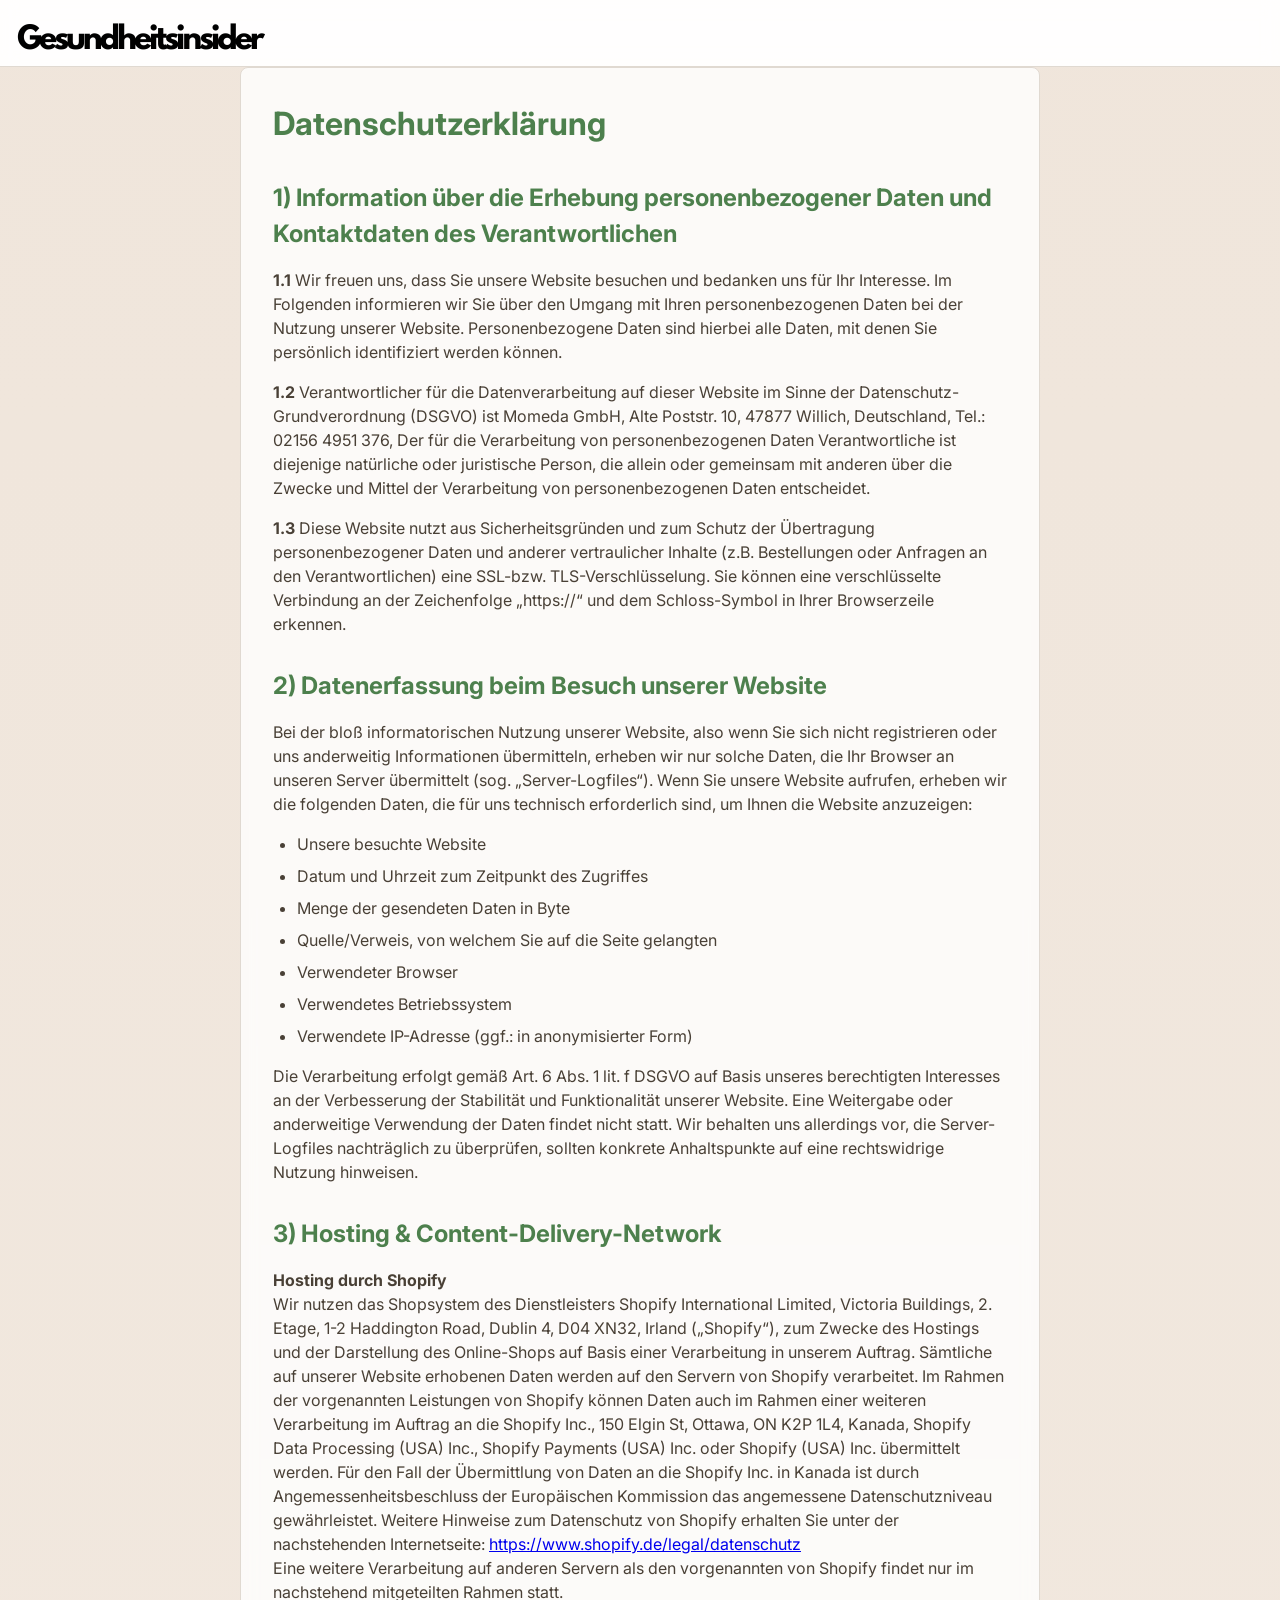
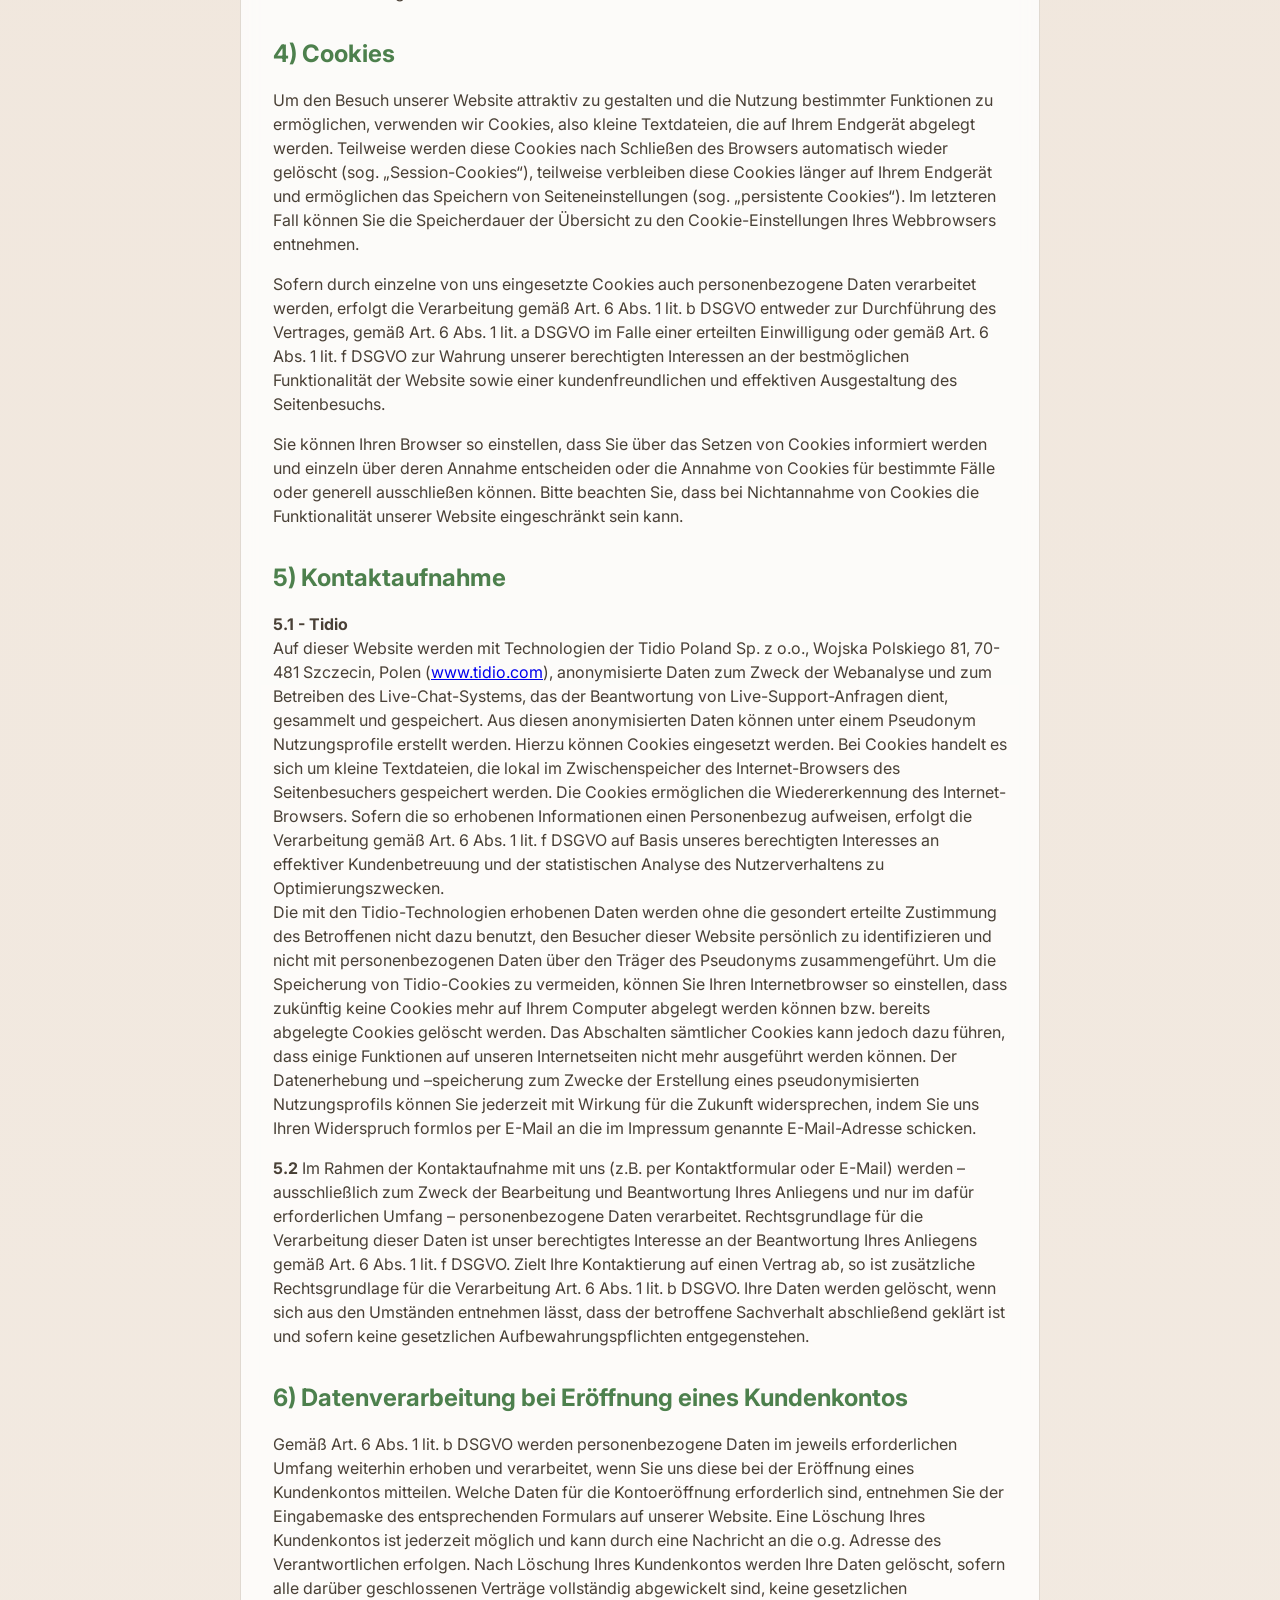
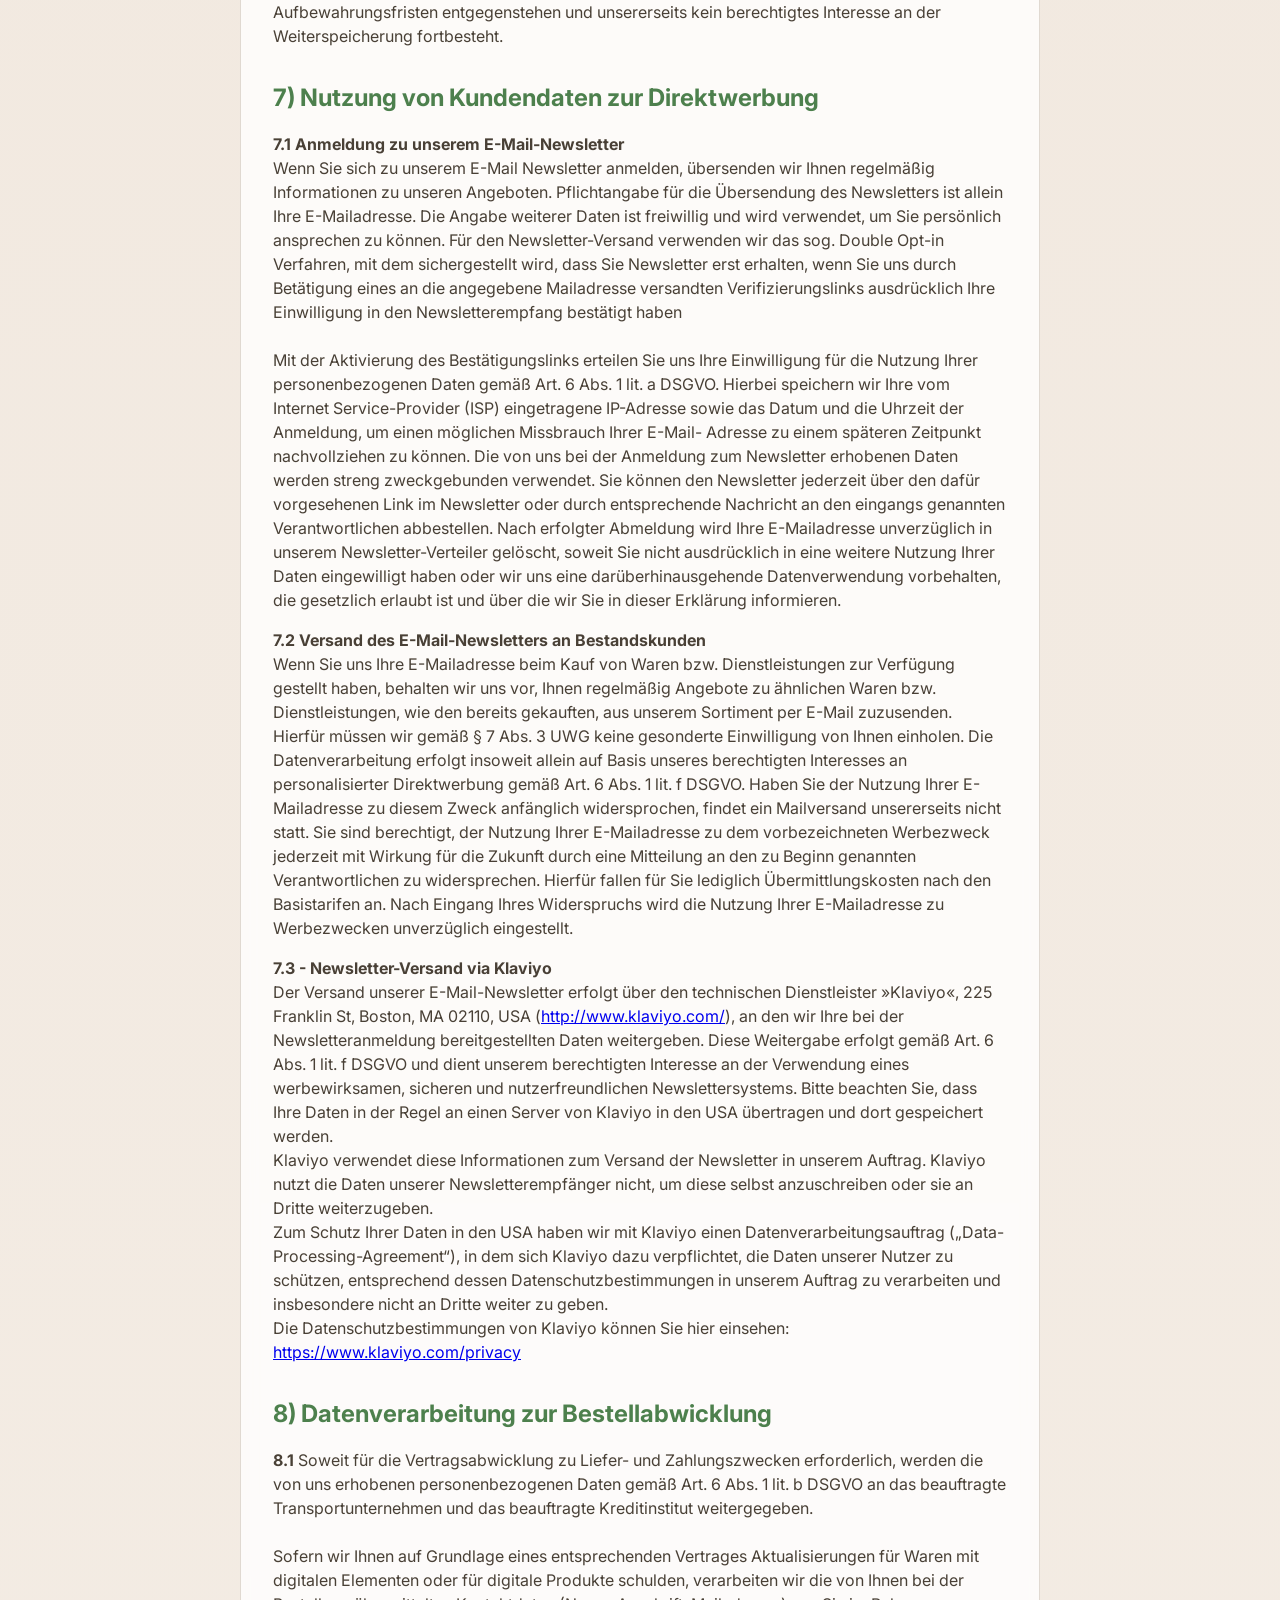
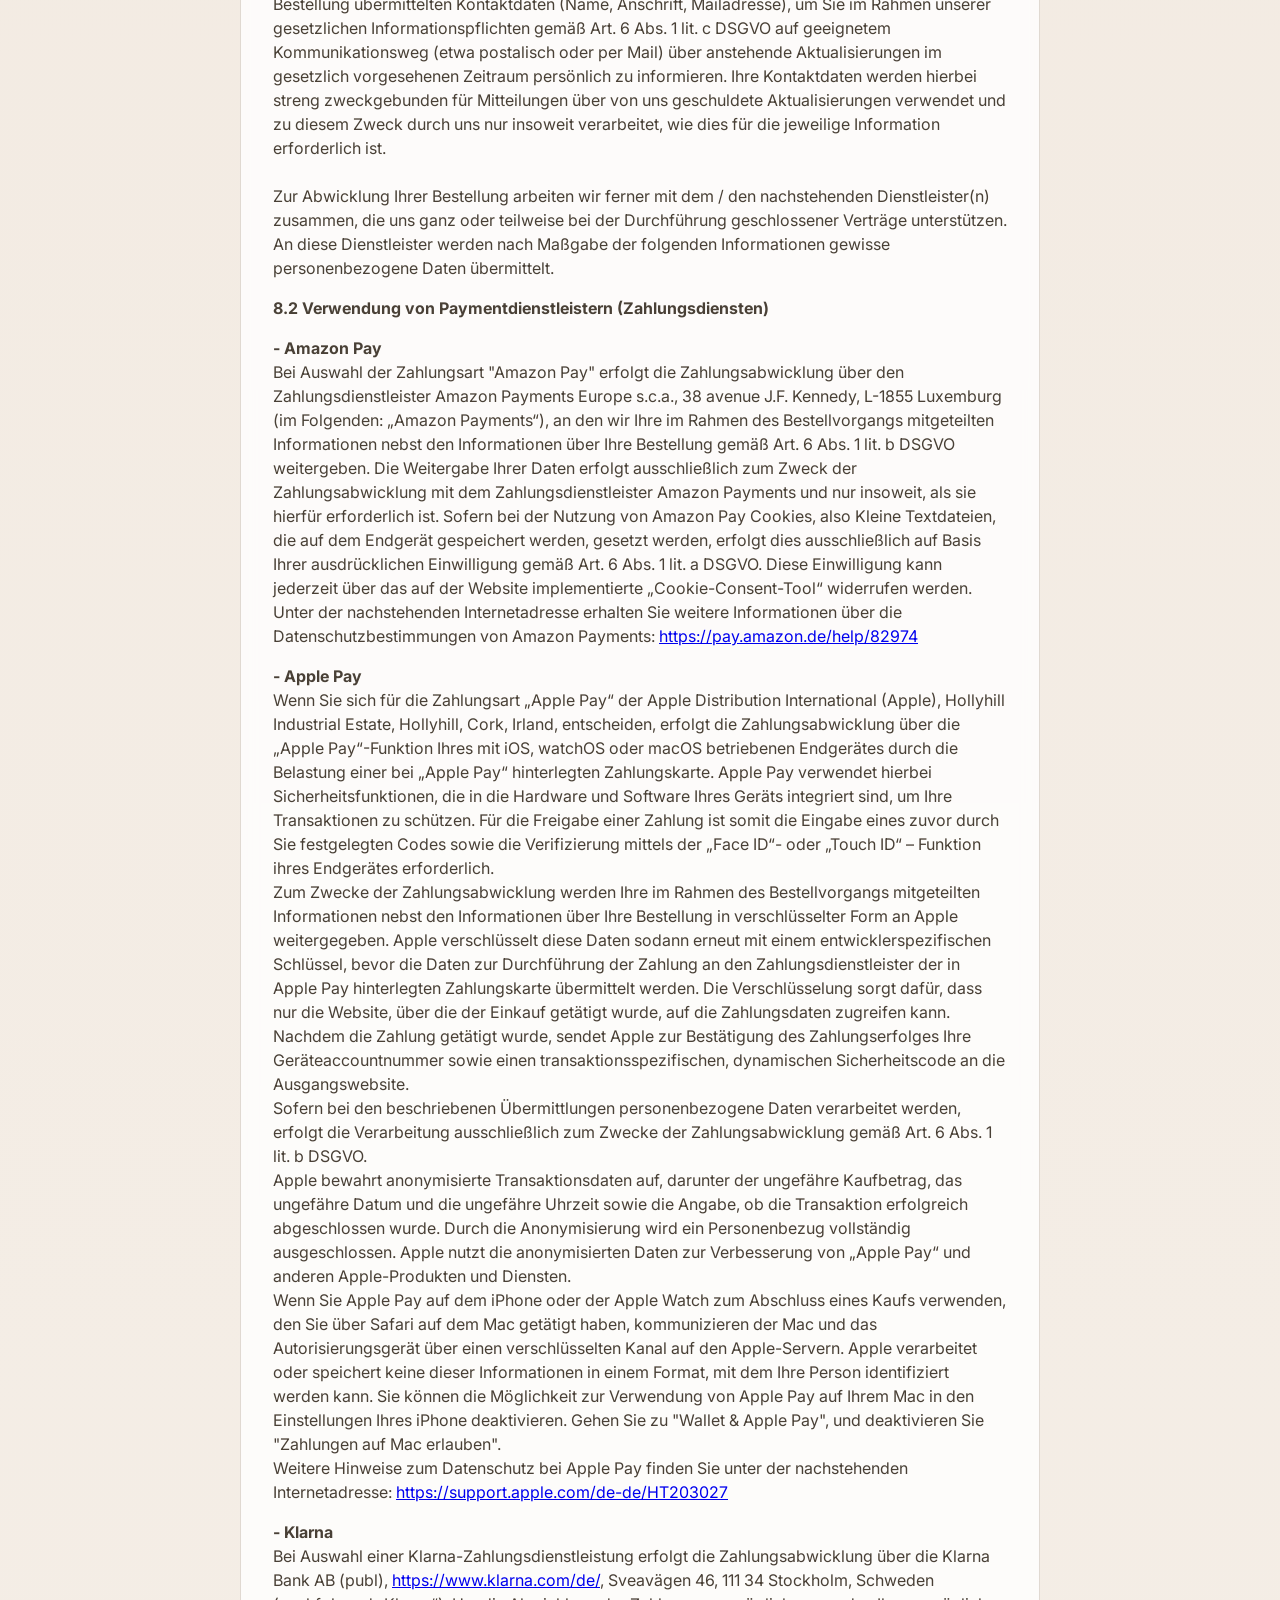
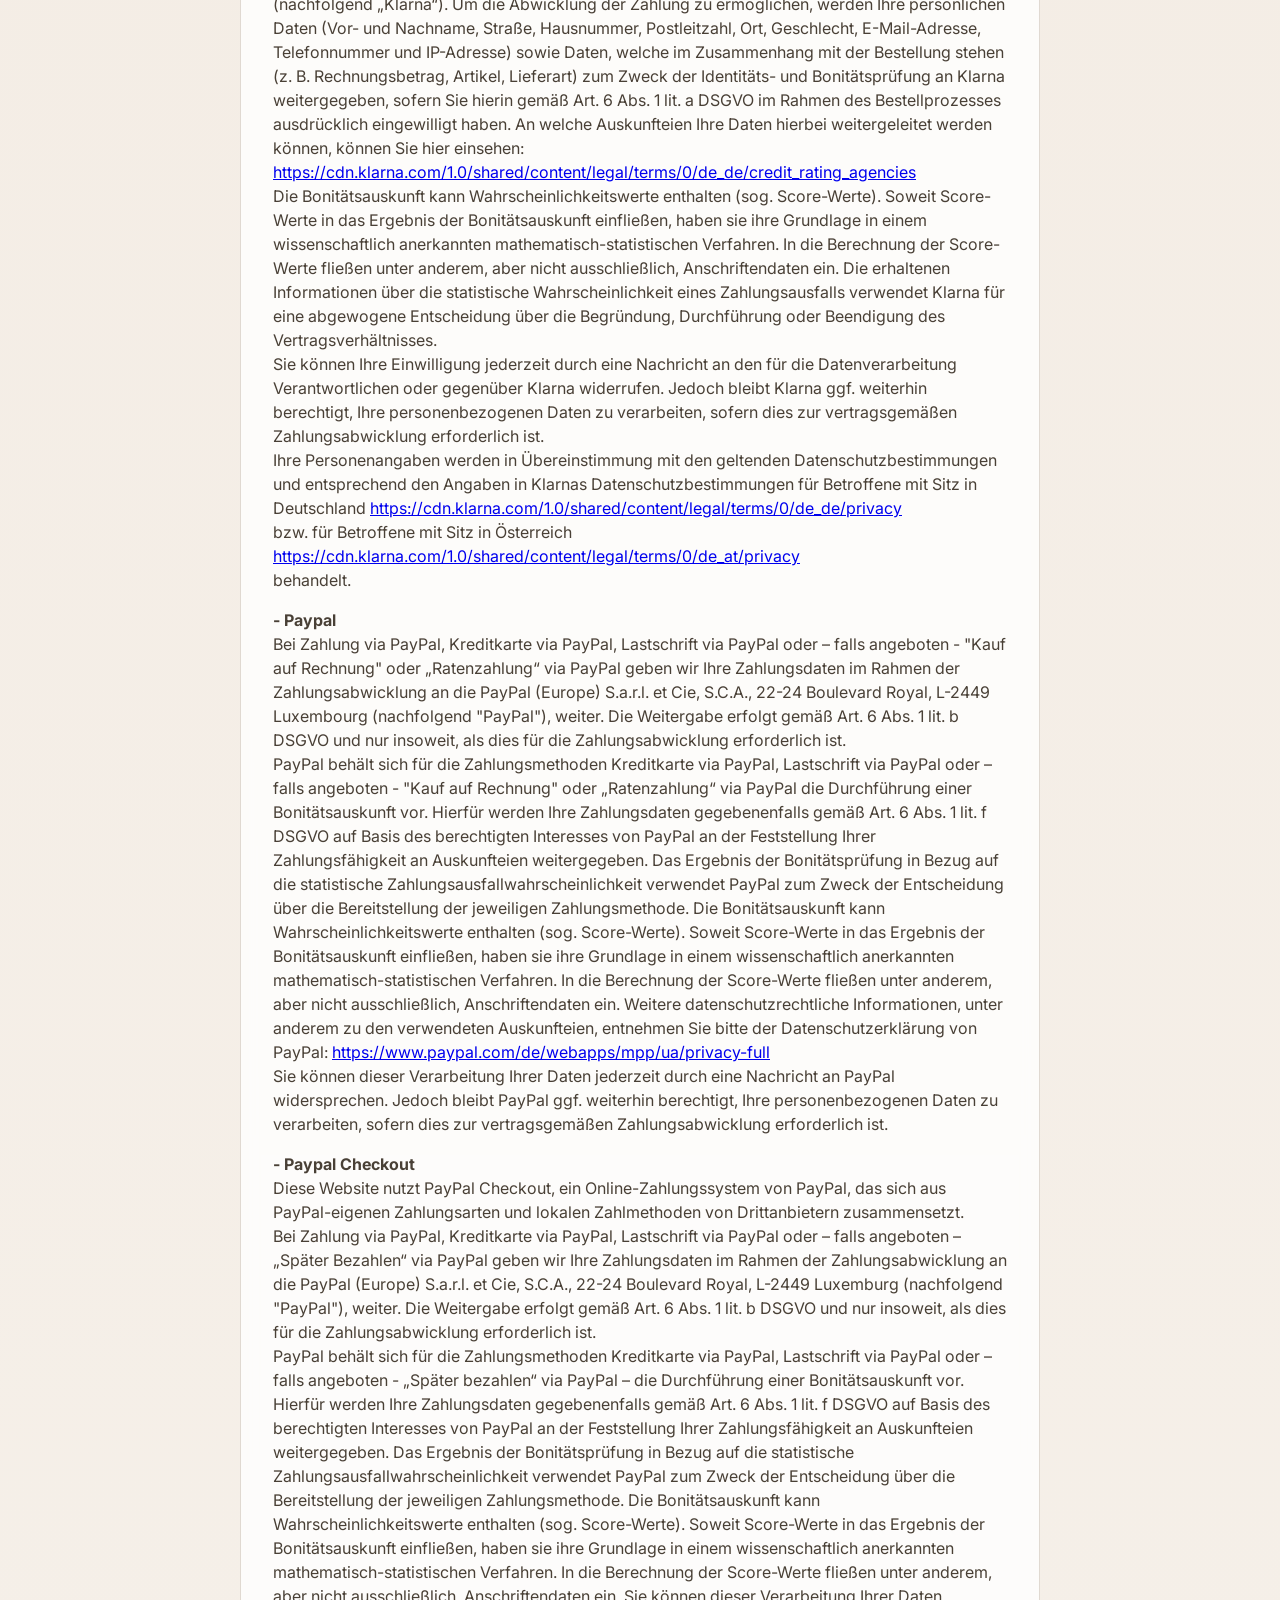
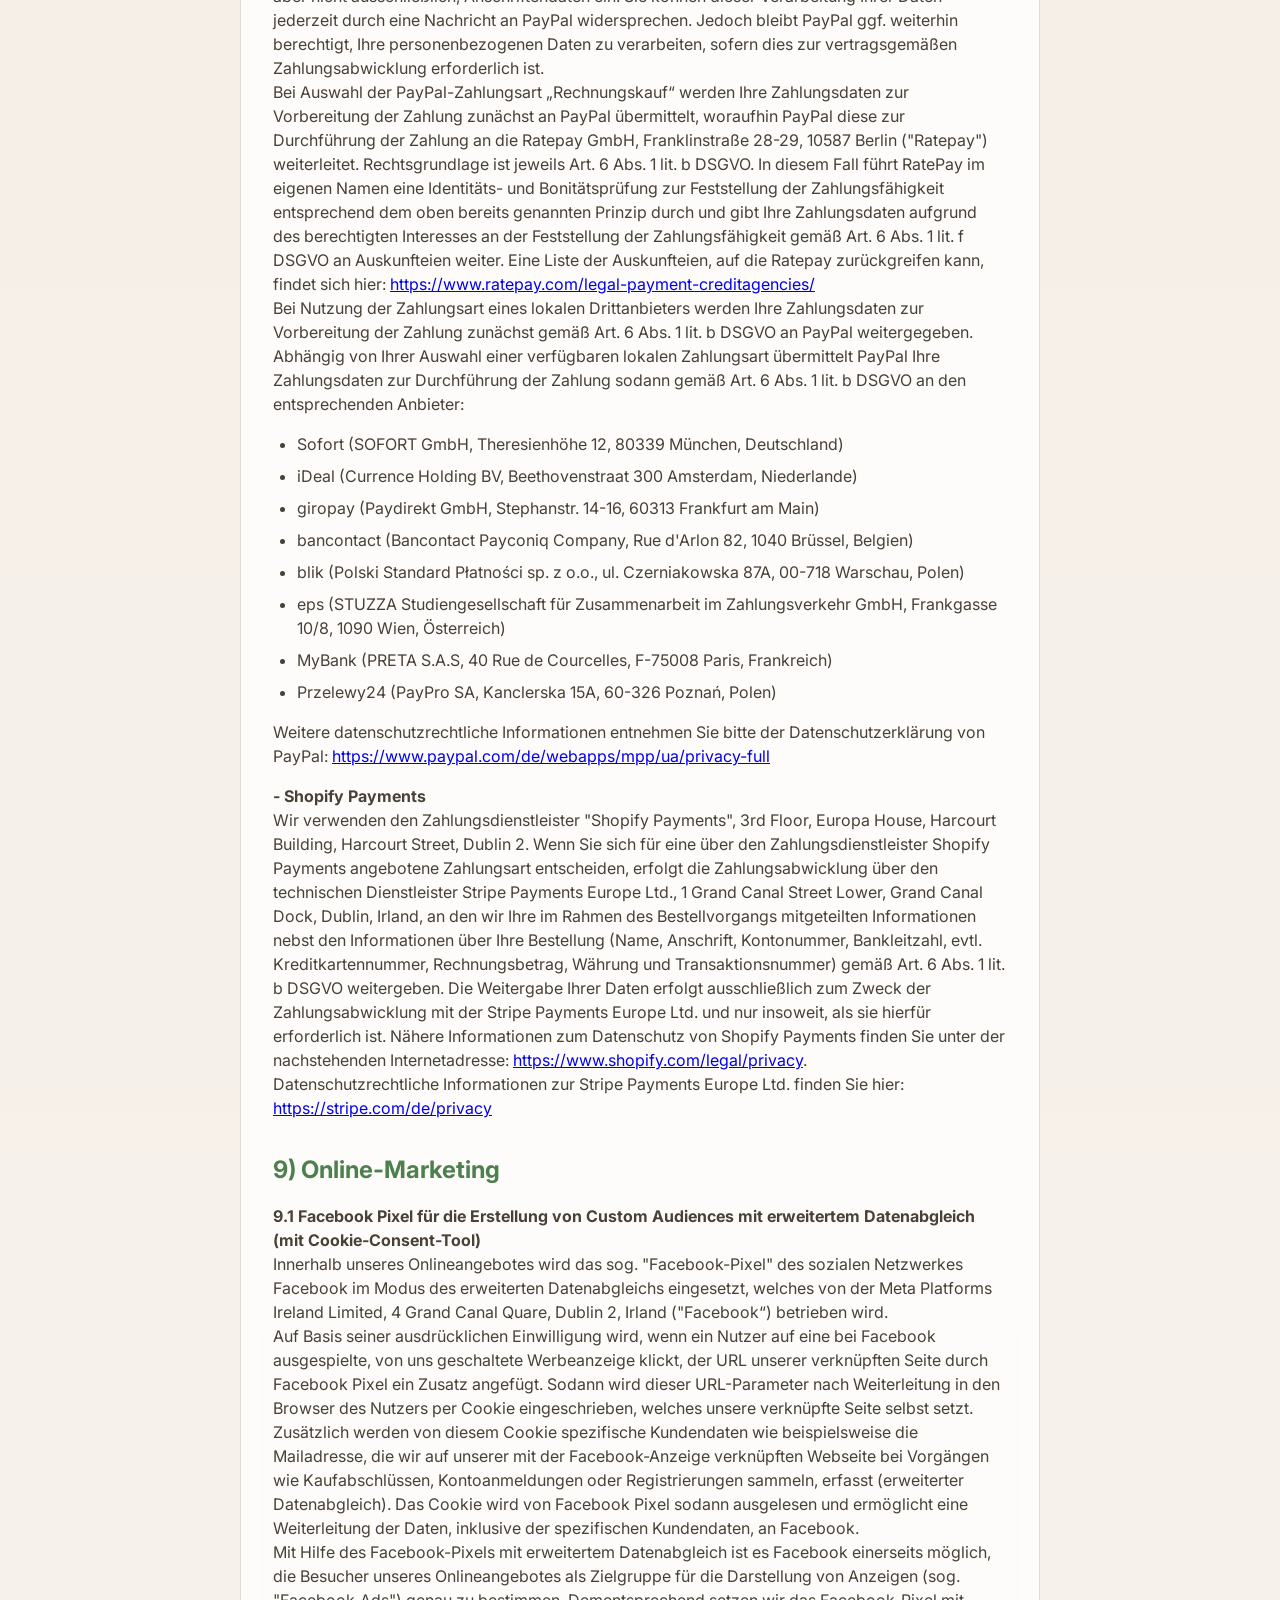
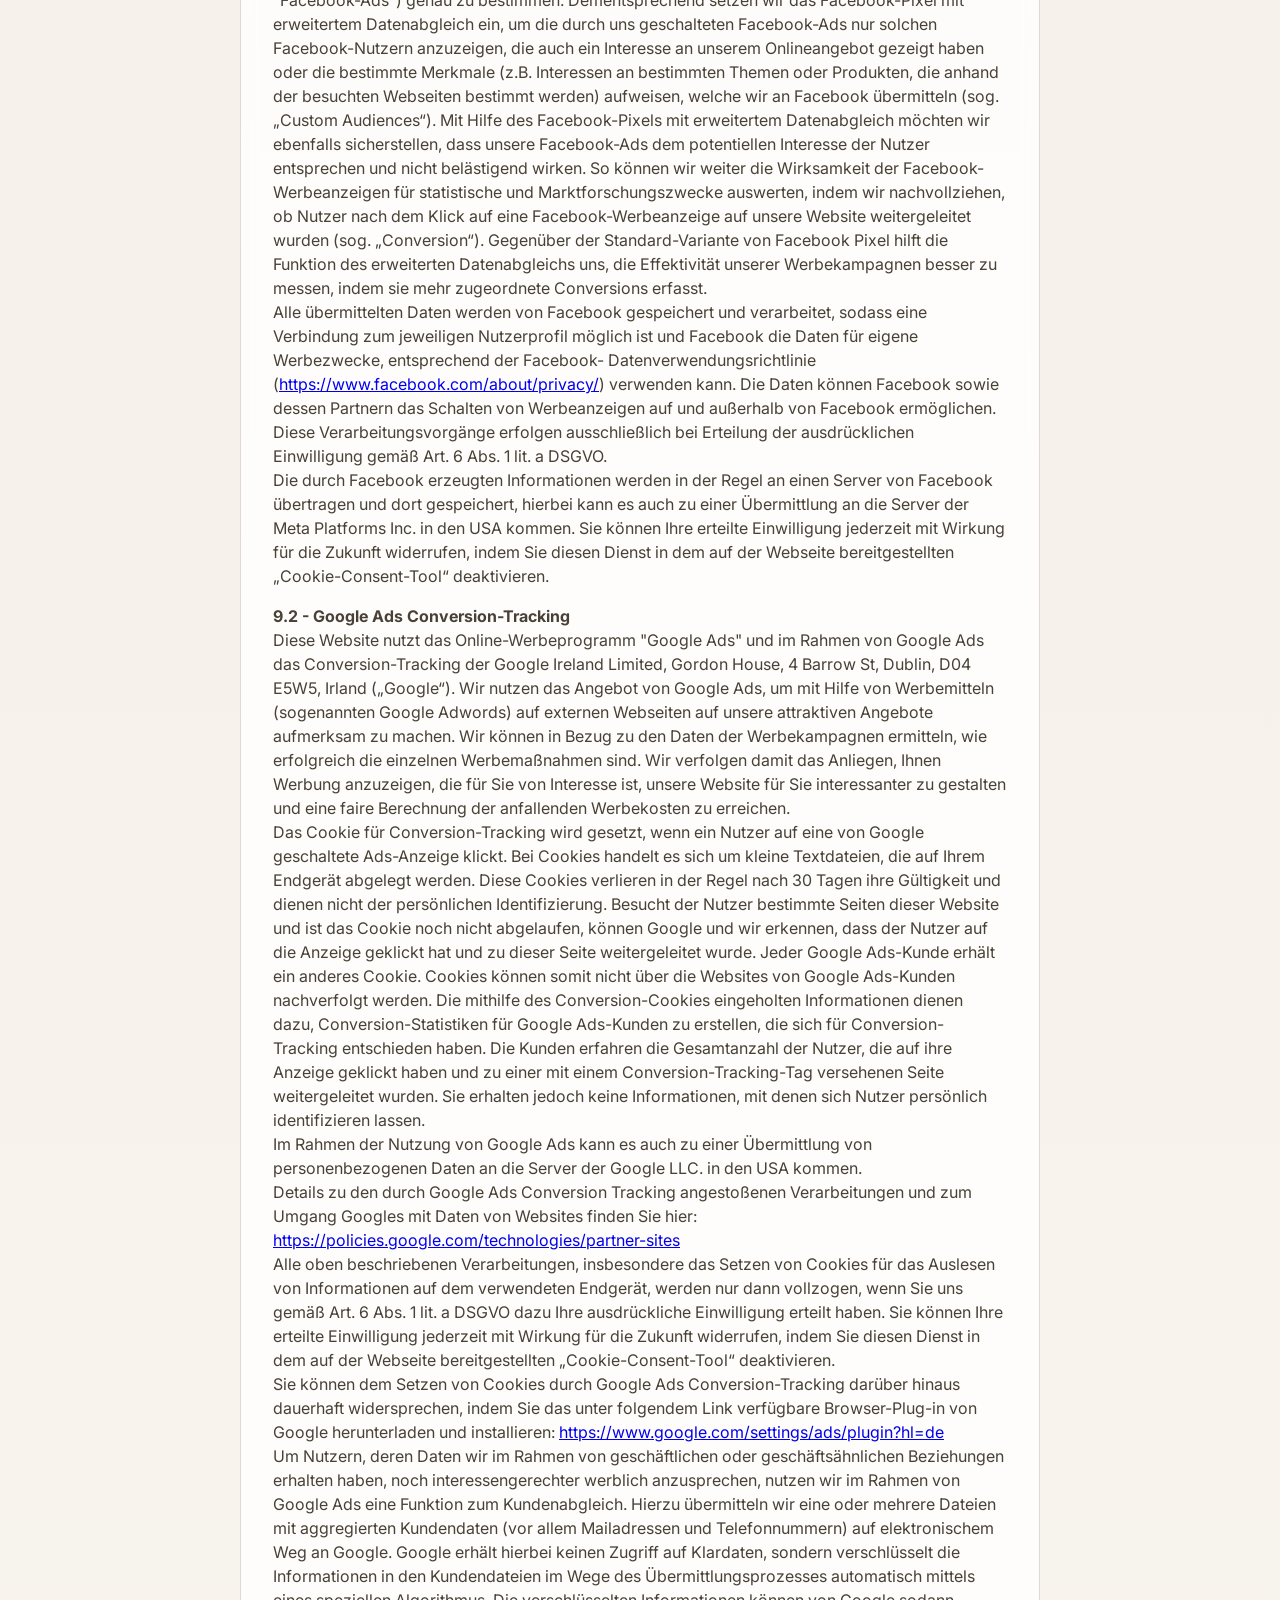
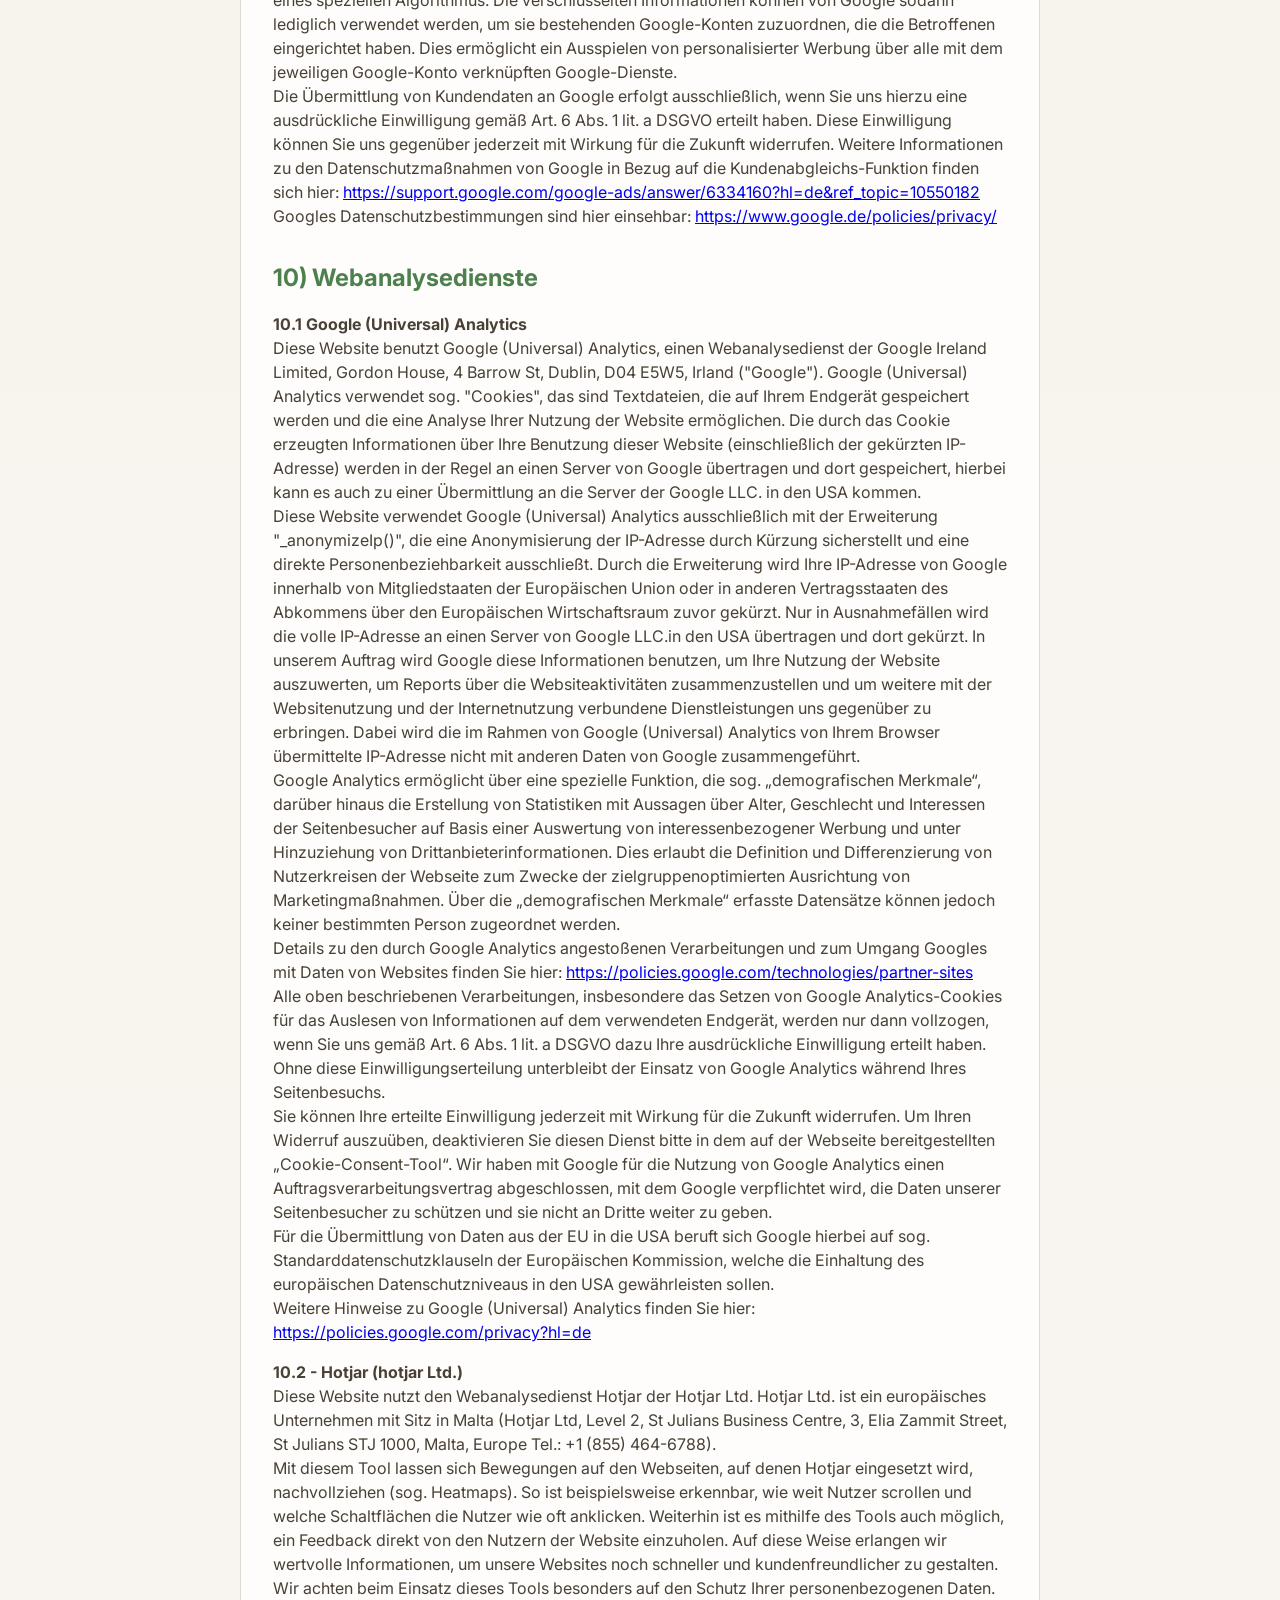
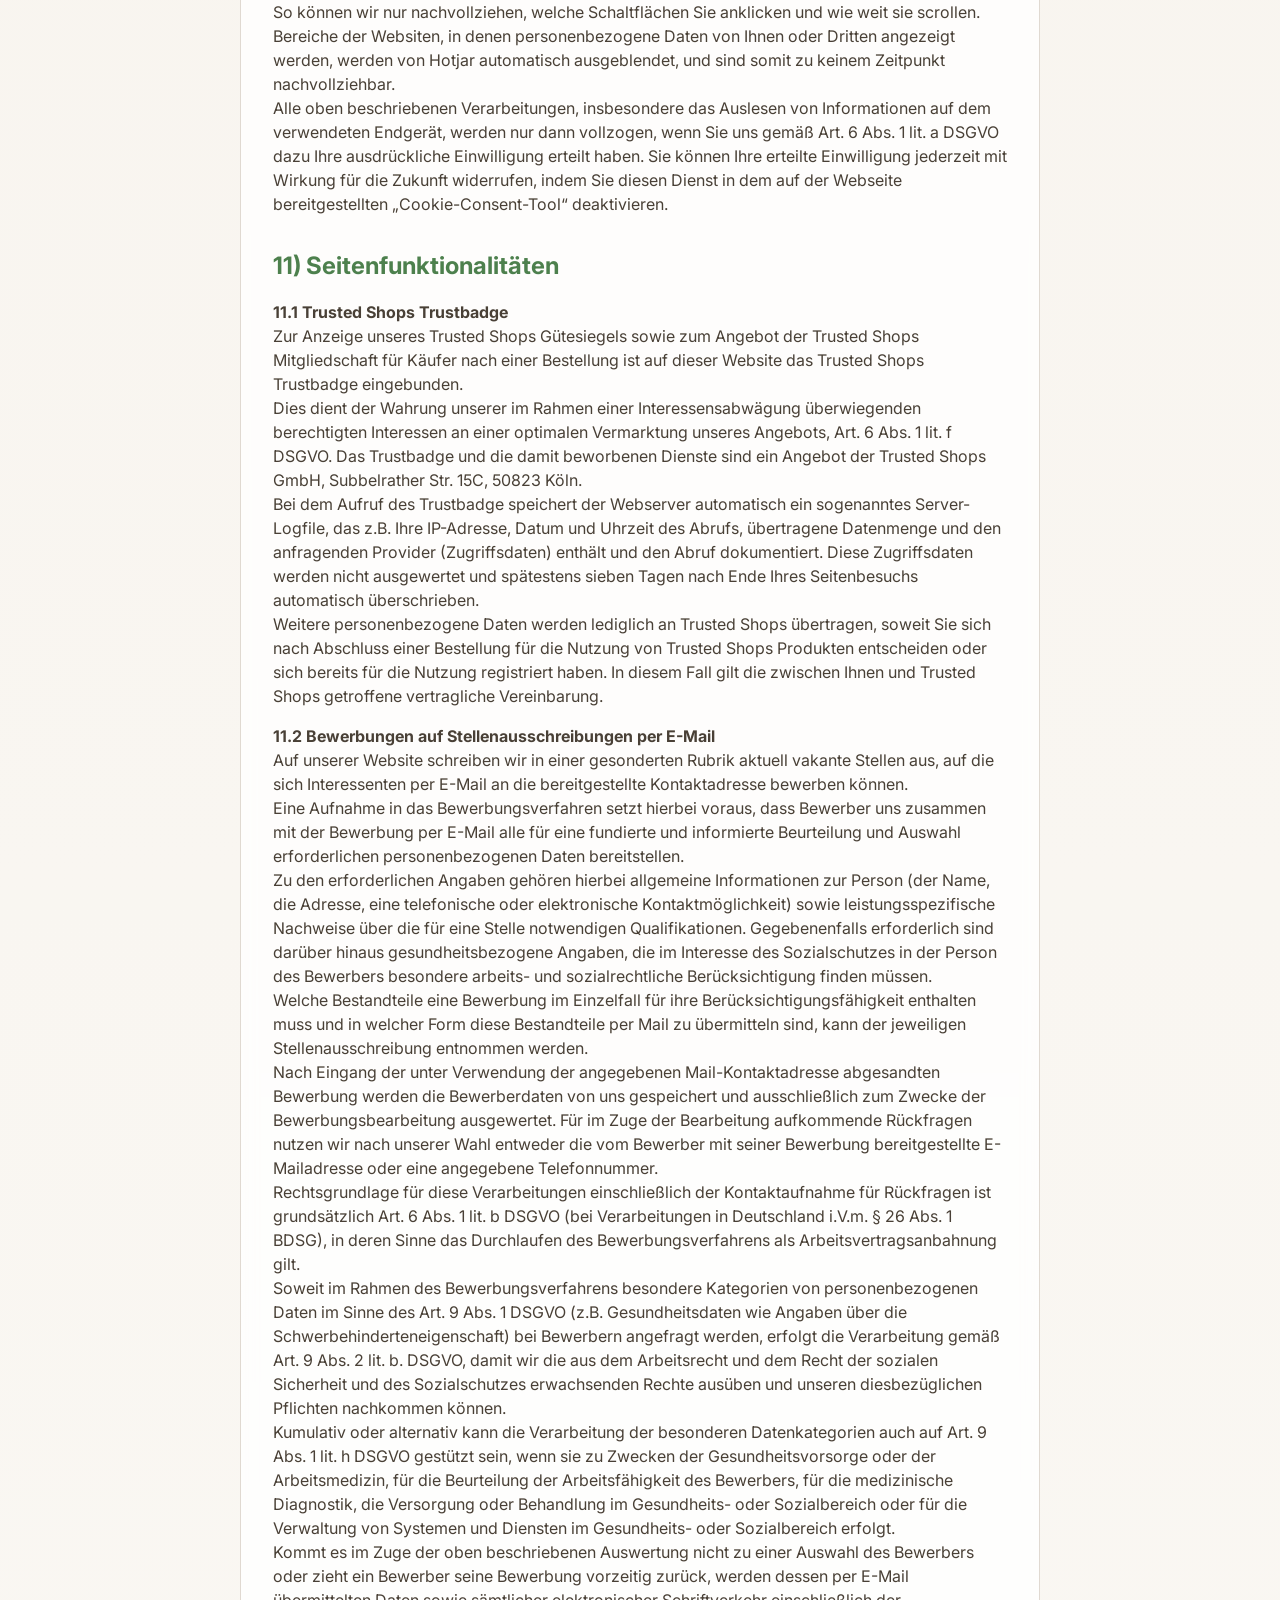
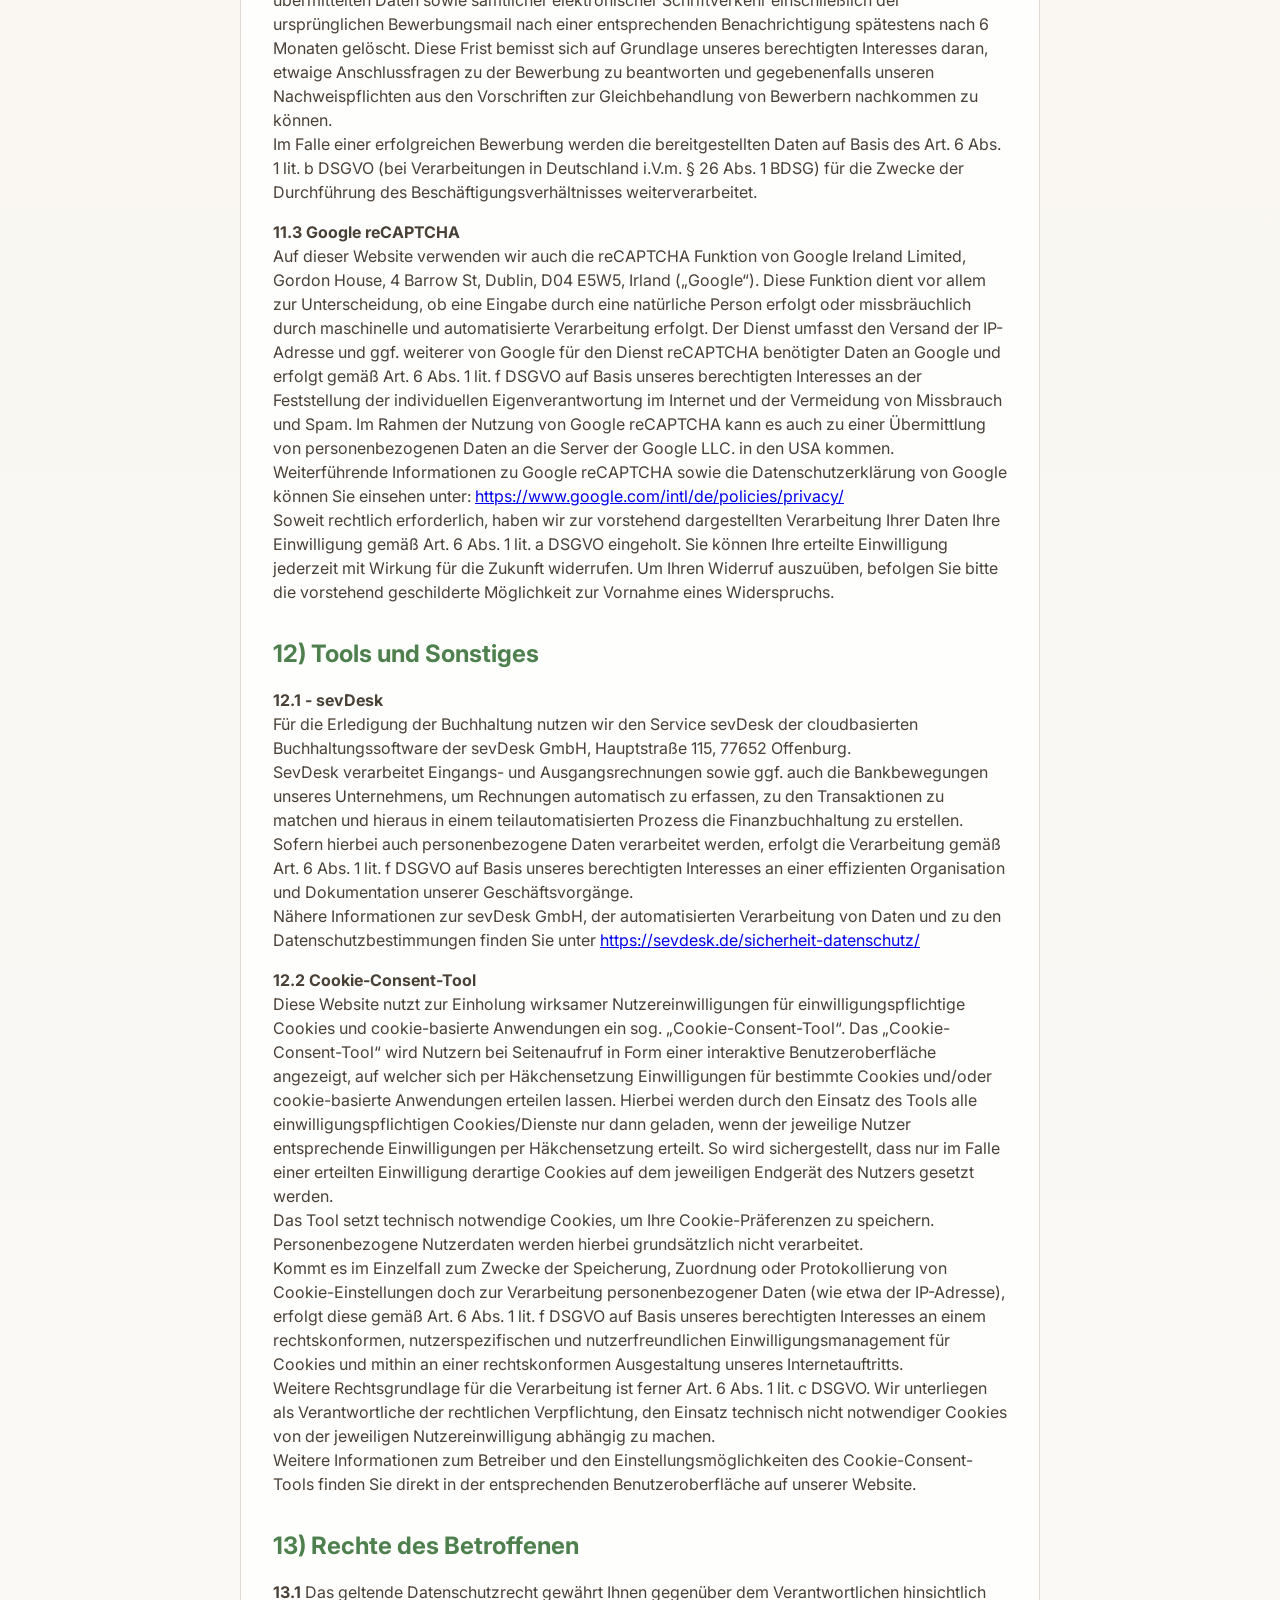
==== commit 321a35c9: "Fix mojibake encoding in HTML" ====
--- a/datenschutz.html
+++ b/datenschutz.html
@@ -5,13 +5,13 @@
     <meta name="viewport" content="width=device-width, initial-scale=1.0">
     
     <!-- Titel -->
-    <title>DatenschutzerklÃ¤rung - Gesundheitsinsider</title>
+    <title>Datenschutzerklärung - Gesundheitsinsider</title>
     
     <!-- Meta Description: Kurzbeschreibung, die in den Suchergebnissen erscheint -->
-    <meta name="description" content="Lesen Sie die DatenschutzerklÃ¤rung von Gesundheitsinsider und erfahren Sie, wie wir Ihre Daten schÃ¼tzen und verarbeiten.">
-    
-    <!-- Meta Keywords: Wichtige SchlagwÃ¶rter -->
-    <meta name="keywords" content="DatenschutzerklÃ¤rung, Datenschutz, DSGVO, Gesundheitsinsider, Daten, Sicherheit">
+    <meta name="description" content="Lesen Sie die Datenschutzerklärung von Gesundheitsinsider und erfahren Sie, wie wir Ihre Daten schützen und verarbeiten.">
+    
+    <!-- Meta Keywords: Wichtige Schlagwörter -->
+    <meta name="keywords" content="Datenschutzerklärung, Datenschutz, DSGVO, Gesundheitsinsider, Daten, Sicherheit">
     
     <!-- Meta Author -->
     <meta name="author" content="Gesundheitsinsider">
@@ -19,20 +19,20 @@
     <!-- Favicon -->
     <link rel="icon" type="image/x-icon" href="public/favicon.ico">
     
-    <!-- Open Graph Tags (wichtig fÃ¼r Social Media) -->
-    <meta property="og:title" content="DatenschutzerklÃ¤rung - Gesundheitsinsider">
-    <meta property="og:description" content="Lesen Sie die DatenschutzerklÃ¤rung von Gesundheitsinsider und erfahren Sie, wie wir Ihre Daten schÃ¼tzen.">
+    <!-- Open Graph Tags (wichtig für Social Media) -->
+    <meta property="og:title" content="Datenschutzerklärung - Gesundheitsinsider">
+    <meta property="og:description" content="Lesen Sie die Datenschutzerklärung von Gesundheitsinsider und erfahren Sie, wie wir Ihre Daten schützen.">
     <meta property="og:image" content="https://www.gesundheitsinsider.net/public/Gesundheitsinsider.png">
     <meta property="og:url" content="https://www.gesundheitsinsider.net/datenschutz.html">
     <meta property="og:type" content="website">
     
     <!-- Twitter Card Tags -->
     <meta name="twitter:card" content="summary_large_image">
-    <meta name="twitter:title" content="DatenschutzerklÃ¤rung - Gesundheitsinsider">
-    <meta name="twitter:description" content="Lesen Sie die DatenschutzerklÃ¤rung von Gesundheitsinsider und erfahren Sie, wie wir Ihre Daten schÃ¼tzen.">
+    <meta name="twitter:title" content="Datenschutzerklärung - Gesundheitsinsider">
+    <meta name="twitter:description" content="Lesen Sie die Datenschutzerklärung von Gesundheitsinsider und erfahren Sie, wie wir Ihre Daten schützen.">
     <meta name="twitter:image" content="https://www.gesundheitsinsider.net/public/Gesundheitsinsider.png">
     
-    <!-- Preconnect fÃ¼r Google Fonts -->
+    <!-- Preconnect für Google Fonts -->
     <link rel="preconnect" href="https://fonts.googleapis.com">
     <link rel="preconnect" href="https://fonts.gstatic.com" crossorigin>
     <link href="https://fonts.googleapis.com/css2?family=Inter:wght@400;500;600;700&display=swap" rel="stylesheet">
@@ -40,7 +40,7 @@
     <!-- Stylesheet -->
     <link rel="stylesheet" href="css/index.css">
     
-    <!-- ZusÃ¤tzliche Styles fÃ¼r die DatenschutzerklÃ¤rung -->
+    <!-- Zusätzliche Styles für die Datenschutzerklärung -->
     <style>
       .legal-content {
         max-width: 800px;
@@ -91,7 +91,7 @@
 <body>
     <header>
         <nav class="container">
-          <!-- Logo â€“ auf mobilen GerÃ¤ten mittig, auf Desktop linksbÃ¼ndig -->
+          <!-- Logo – auf mobilen Geräten mittig, auf Desktop linksbündig -->
            <a href="index.html">
              <img src="public/Gesundheitsinsider.png" alt="CoffeTechWorldSupport Logo" class="logo">
            </a>
@@ -100,20 +100,20 @@
 
     <main class="container">
         <div class="legal-content">
-            <h1>DatenschutzerklÃ¤rung</h1>
+            <h1>Datenschutzerklärung</h1>
             
             <!-- Abschnitt 1 -->
             <div class="legal-section">
-              <h2>1) Information Ã¼ber die Erhebung personenbezogener Daten und Kontaktdaten des Verantwortlichen</h2>
-              <p><strong>1.1</strong> Wir freuen uns, dass Sie unsere Website besuchen und bedanken uns fÃ¼r Ihr Interesse. Im Folgenden informieren wir Sie Ã¼ber den Umgang mit Ihren personenbezogenen Daten bei der Nutzung unserer Website. Personenbezogene Daten sind hierbei alle Daten, mit denen Sie persÃ¶nlich identifiziert werden kÃ¶nnen.</p>
-              <p><strong>1.2</strong> Verantwortlicher fÃ¼r die Datenverarbeitung auf dieser Website im Sinne der Datenschutz-Grundverordnung (DSGVO) ist Momeda GmbH, Alte Poststr. 10, 47877 Willich, Deutschland, Tel.: 02156 4951 376, Der fÃ¼r die Verarbeitung von personenbezogenen Daten Verantwortliche ist diejenige natÃ¼rliche oder juristische Person, die allein oder gemeinsam mit anderen Ã¼ber die Zwecke und Mittel der Verarbeitung von personenbezogenen Daten entscheidet.</p>
-              <p><strong>1.3</strong> Diese Website nutzt aus SicherheitsgrÃ¼nden und zum Schutz der Ãœbertragung personenbezogener Daten und anderer vertraulicher Inhalte (z.B. Bestellungen oder Anfragen an den Verantwortlichen) eine SSL-bzw. TLS-VerschlÃ¼sselung. Sie kÃ¶nnen eine verschlÃ¼sselte Verbindung an der Zeichenfolge â€žhttps://â€œ und dem Schloss-Symbol in Ihrer Browserzeile erkennen.</p>
+              <h2>1) Information über die Erhebung personenbezogener Daten und Kontaktdaten des Verantwortlichen</h2>
+              <p><strong>1.1</strong> Wir freuen uns, dass Sie unsere Website besuchen und bedanken uns für Ihr Interesse. Im Folgenden informieren wir Sie über den Umgang mit Ihren personenbezogenen Daten bei der Nutzung unserer Website. Personenbezogene Daten sind hierbei alle Daten, mit denen Sie persönlich identifiziert werden können.</p>
+              <p><strong>1.2</strong> Verantwortlicher für die Datenverarbeitung auf dieser Website im Sinne der Datenschutz-Grundverordnung (DSGVO) ist Momeda GmbH, Alte Poststr. 10, 47877 Willich, Deutschland, Tel.: 02156 4951 376, Der für die Verarbeitung von personenbezogenen Daten Verantwortliche ist diejenige natürliche oder juristische Person, die allein oder gemeinsam mit anderen über die Zwecke und Mittel der Verarbeitung von personenbezogenen Daten entscheidet.</p>
+              <p><strong>1.3</strong> Diese Website nutzt aus Sicherheitsgründen und zum Schutz der Übertragung personenbezogener Daten und anderer vertraulicher Inhalte (z.B. Bestellungen oder Anfragen an den Verantwortlichen) eine SSL-bzw. TLS-Verschlüsselung. Sie können eine verschlüsselte Verbindung an der Zeichenfolge „https://“ und dem Schloss-Symbol in Ihrer Browserzeile erkennen.</p>
             </div>
 
             <!-- Abschnitt 2 -->
             <div class="legal-section">
               <h2>2) Datenerfassung beim Besuch unserer Website</h2>
-              <p>Bei der bloÃŸ informatorischen Nutzung unserer Website, also wenn Sie sich nicht registrieren oder uns anderweitig Informationen Ã¼bermitteln, erheben wir nur solche Daten, die Ihr Browser an unseren Server Ã¼bermittelt (sog. â€žServer-Logfilesâ€œ). Wenn Sie unsere Website aufrufen, erheben wir die folgenden Daten, die fÃ¼r uns technisch erforderlich sind, um Ihnen die Website anzuzeigen:</p>
+              <p>Bei der bloß informatorischen Nutzung unserer Website, also wenn Sie sich nicht registrieren oder uns anderweitig Informationen übermitteln, erheben wir nur solche Daten, die Ihr Browser an unseren Server übermittelt (sog. „Server-Logfiles“). Wenn Sie unsere Website aufrufen, erheben wir die folgenden Daten, die für uns technisch erforderlich sind, um Ihnen die Website anzuzeigen:</p>
               <ul>
                 <li>Unsere besuchte Website</li>
                 <li>Datum und Uhrzeit zum Zeitpunkt des Zugriffes</li>
@@ -123,124 +123,124 @@
                 <li>Verwendetes Betriebssystem</li>
                 <li>Verwendete IP-Adresse (ggf.: in anonymisierter Form)</li>
               </ul>
-              <p>Die Verarbeitung erfolgt gemÃ¤ÃŸ Art. 6 Abs. 1 lit. f DSGVO auf Basis unseres berechtigten Interesses an der Verbesserung der StabilitÃ¤t und FunktionalitÃ¤t unserer Website. Eine Weitergabe oder anderweitige Verwendung der Daten findet nicht statt. Wir behalten uns allerdings vor, die Server-Logfiles nachtrÃ¤glich zu Ã¼berprÃ¼fen, sollten konkrete Anhaltspunkte auf eine rechtswidrige Nutzung hinweisen.</p>
+              <p>Die Verarbeitung erfolgt gemäß Art. 6 Abs. 1 lit. f DSGVO auf Basis unseres berechtigten Interesses an der Verbesserung der Stabilität und Funktionalität unserer Website. Eine Weitergabe oder anderweitige Verwendung der Daten findet nicht statt. Wir behalten uns allerdings vor, die Server-Logfiles nachträglich zu überprüfen, sollten konkrete Anhaltspunkte auf eine rechtswidrige Nutzung hinweisen.</p>
             </div>
 
             <!-- Abschnitt 3 -->
             <div class="legal-section">
               <h2>3) Hosting &amp; Content-Delivery-Network</h2>
               <p><strong>Hosting durch Shopify</strong><br>
-              Wir nutzen das Shopsystem des Dienstleisters Shopify International Limited, Victoria Buildings, 2. Etage, 1-2 Haddington Road, Dublin 4, D04 XN32, Irland (â€žShopifyâ€œ), zum Zwecke des Hostings und der Darstellung des Online-Shops auf Basis einer Verarbeitung in unserem Auftrag. SÃ¤mtliche auf unserer Website erhobenen Daten werden auf den Servern von Shopify verarbeitet. Im Rahmen der vorgenannten Leistungen von Shopify kÃ¶nnen Daten auch im Rahmen einer weiteren Verarbeitung im Auftrag an die Shopify Inc., 150 Elgin St, Ottawa, ON K2P 1L4, Kanada, Shopify Data Processing (USA) Inc., Shopify Payments (USA) Inc. oder Shopify (USA) Inc. Ã¼bermittelt werden. FÃ¼r den Fall der Ãœbermittlung von Daten an die Shopify Inc. in Kanada ist durch Angemessenheitsbeschluss der EuropÃ¤ischen Kommission das angemessene Datenschutzniveau gewÃ¤hrleistet. Weitere Hinweise zum Datenschutz von Shopify erhalten Sie unter der nachstehenden Internetseite: <a href="https://www.shopify.de/legal/datenschutz" target="_blank" rel="noopener">https://www.shopify.de/legal/datenschutz</a><br>
+              Wir nutzen das Shopsystem des Dienstleisters Shopify International Limited, Victoria Buildings, 2. Etage, 1-2 Haddington Road, Dublin 4, D04 XN32, Irland („Shopify“), zum Zwecke des Hostings und der Darstellung des Online-Shops auf Basis einer Verarbeitung in unserem Auftrag. Sämtliche auf unserer Website erhobenen Daten werden auf den Servern von Shopify verarbeitet. Im Rahmen der vorgenannten Leistungen von Shopify können Daten auch im Rahmen einer weiteren Verarbeitung im Auftrag an die Shopify Inc., 150 Elgin St, Ottawa, ON K2P 1L4, Kanada, Shopify Data Processing (USA) Inc., Shopify Payments (USA) Inc. oder Shopify (USA) Inc. übermittelt werden. Für den Fall der Übermittlung von Daten an die Shopify Inc. in Kanada ist durch Angemessenheitsbeschluss der Europäischen Kommission das angemessene Datenschutzniveau gewährleistet. Weitere Hinweise zum Datenschutz von Shopify erhalten Sie unter der nachstehenden Internetseite: <a href="https://www.shopify.de/legal/datenschutz" target="_blank" rel="noopener">https://www.shopify.de/legal/datenschutz</a><br>
               Eine weitere Verarbeitung auf anderen Servern als den vorgenannten von Shopify findet nur im nachstehend mitgeteilten Rahmen statt.</p>
             </div>
 
             <!-- Abschnitt 4 -->
             <div class="legal-section">
               <h2>4) Cookies</h2>
-              <p>Um den Besuch unserer Website attraktiv zu gestalten und die Nutzung bestimmter Funktionen zu ermÃ¶glichen, verwenden wir Cookies, also kleine Textdateien, die auf Ihrem EndgerÃ¤t abgelegt werden. Teilweise werden diese Cookies nach SchlieÃŸen des Browsers automatisch wieder gelÃ¶scht (sog. â€žSession-Cookiesâ€œ), teilweise verbleiben diese Cookies lÃ¤nger auf Ihrem EndgerÃ¤t und ermÃ¶glichen das Speichern von Seiteneinstellungen (sog. â€žpersistente Cookiesâ€œ). Im letzteren Fall kÃ¶nnen Sie die Speicherdauer der Ãœbersicht zu den Cookie-Einstellungen Ihres Webbrowsers entnehmen.</p>
-              <p>Sofern durch einzelne von uns eingesetzte Cookies auch personenbezogene Daten verarbeitet werden, erfolgt die Verarbeitung gemÃ¤ÃŸ Art. 6 Abs. 1 lit. b DSGVO entweder zur DurchfÃ¼hrung des Vertrages, gemÃ¤ÃŸ Art. 6 Abs. 1 lit. a DSGVO im Falle einer erteilten Einwilligung oder gemÃ¤ÃŸ Art. 6 Abs. 1 lit. f DSGVO zur Wahrung unserer berechtigten Interessen an der bestmÃ¶glichen FunktionalitÃ¤t der Website sowie einer kundenfreundlichen und effektiven Ausgestaltung des Seitenbesuchs.</p>
-              <p>Sie kÃ¶nnen Ihren Browser so einstellen, dass Sie Ã¼ber das Setzen von Cookies informiert werden und einzeln Ã¼ber deren Annahme entscheiden oder die Annahme von Cookies fÃ¼r bestimmte FÃ¤lle oder generell ausschlieÃŸen kÃ¶nnen. Bitte beachten Sie, dass bei Nichtannahme von Cookies die FunktionalitÃ¤t unserer Website eingeschrÃ¤nkt sein kann.</p>
+              <p>Um den Besuch unserer Website attraktiv zu gestalten und die Nutzung bestimmter Funktionen zu ermöglichen, verwenden wir Cookies, also kleine Textdateien, die auf Ihrem Endgerät abgelegt werden. Teilweise werden diese Cookies nach Schließen des Browsers automatisch wieder gelöscht (sog. „Session-Cookies“), teilweise verbleiben diese Cookies länger auf Ihrem Endgerät und ermöglichen das Speichern von Seiteneinstellungen (sog. „persistente Cookies“). Im letzteren Fall können Sie die Speicherdauer der Übersicht zu den Cookie-Einstellungen Ihres Webbrowsers entnehmen.</p>
+              <p>Sofern durch einzelne von uns eingesetzte Cookies auch personenbezogene Daten verarbeitet werden, erfolgt die Verarbeitung gemäß Art. 6 Abs. 1 lit. b DSGVO entweder zur Durchführung des Vertrages, gemäß Art. 6 Abs. 1 lit. a DSGVO im Falle einer erteilten Einwilligung oder gemäß Art. 6 Abs. 1 lit. f DSGVO zur Wahrung unserer berechtigten Interessen an der bestmöglichen Funktionalität der Website sowie einer kundenfreundlichen und effektiven Ausgestaltung des Seitenbesuchs.</p>
+              <p>Sie können Ihren Browser so einstellen, dass Sie über das Setzen von Cookies informiert werden und einzeln über deren Annahme entscheiden oder die Annahme von Cookies für bestimmte Fälle oder generell ausschließen können. Bitte beachten Sie, dass bei Nichtannahme von Cookies die Funktionalität unserer Website eingeschränkt sein kann.</p>
             </div>
 
             <!-- Abschnitt 5 -->
             <div class="legal-section">
               <h2>5) Kontaktaufnahme</h2>
               <p><strong>5.1 - Tidio</strong><br>
-              Auf dieser Website werden mit Technologien der Tidio Poland Sp. z o.o., Wojska Polskiego 81, 70-481 Szczecin, Polen (<a href="https://www.tidio.com" target="_blank" rel="noopener">www.tidio.com</a>), anonymisierte Daten zum Zweck der Webanalyse und zum Betreiben des Live-Chat-Systems, das der Beantwortung von Live-Support-Anfragen dient, gesammelt und gespeichert. Aus diesen anonymisierten Daten kÃ¶nnen unter einem Pseudonym Nutzungsprofile erstellt werden. Hierzu kÃ¶nnen Cookies eingesetzt werden. Bei Cookies handelt es sich um kleine Textdateien, die lokal im Zwischenspeicher des Internet-Browsers des Seitenbesuchers gespeichert werden. Die Cookies ermÃ¶glichen die Wiedererkennung des Internet-Browsers. Sofern die so erhobenen Informationen einen Personenbezug aufweisen, erfolgt die Verarbeitung gemÃ¤ÃŸ Art. 6 Abs. 1 lit. f DSGVO auf Basis unseres berechtigten Interesses an effektiver Kundenbetreuung und der statistischen Analyse des Nutzerverhaltens zu Optimierungszwecken.<br>
-              Die mit den Tidio-Technologien erhobenen Daten werden ohne die gesondert erteilte Zustimmung des Betroffenen nicht dazu benutzt, den Besucher dieser Website persÃ¶nlich zu identifizieren und nicht mit personenbezogenen Daten Ã¼ber den TrÃ¤ger des Pseudonyms zusammengefÃ¼hrt. Um die Speicherung von Tidio-Cookies zu vermeiden, kÃ¶nnen Sie Ihren Internetbrowser so einstellen, dass zukÃ¼nftig keine Cookies mehr auf Ihrem Computer abgelegt werden kÃ¶nnen bzw. bereits abgelegte Cookies gelÃ¶scht werden. Das Abschalten sÃ¤mtlicher Cookies kann jedoch dazu fÃ¼hren, dass einige Funktionen auf unseren Internetseiten nicht mehr ausgefÃ¼hrt werden kÃ¶nnen. Der Datenerhebung und â€“speicherung zum Zwecke der Erstellung eines pseudonymisierten Nutzungsprofils kÃ¶nnen Sie jederzeit mit Wirkung fÃ¼r die Zukunft widersprechen, indem Sie uns Ihren Widerspruch formlos per E-Mail an die im Impressum genannte E-Mail-Adresse schicken.</p>
-              <p><strong>5.2</strong> Im Rahmen der Kontaktaufnahme mit uns (z.B. per Kontaktformular oder E-Mail) werden â€“ ausschlieÃŸlich zum Zweck der Bearbeitung und Beantwortung Ihres Anliegens und nur im dafÃ¼r erforderlichen Umfang â€“ personenbezogene Daten verarbeitet. Rechtsgrundlage fÃ¼r die Verarbeitung dieser Daten ist unser berechtigtes Interesse an der Beantwortung Ihres Anliegens gemÃ¤ÃŸ Art. 6 Abs. 1 lit. f DSGVO. Zielt Ihre Kontaktierung auf einen Vertrag ab, so ist zusÃ¤tzliche Rechtsgrundlage fÃ¼r die Verarbeitung Art. 6 Abs. 1 lit. b DSGVO. Ihre Daten werden gelÃ¶scht, wenn sich aus den UmstÃ¤nden entnehmen lÃ¤sst, dass der betroffene Sachverhalt abschlieÃŸend geklÃ¤rt ist und sofern keine gesetzlichen Aufbewahrungspflichten entgegenstehen.</p>
+              Auf dieser Website werden mit Technologien der Tidio Poland Sp. z o.o., Wojska Polskiego 81, 70-481 Szczecin, Polen (<a href="https://www.tidio.com" target="_blank" rel="noopener">www.tidio.com</a>), anonymisierte Daten zum Zweck der Webanalyse und zum Betreiben des Live-Chat-Systems, das der Beantwortung von Live-Support-Anfragen dient, gesammelt und gespeichert. Aus diesen anonymisierten Daten können unter einem Pseudonym Nutzungsprofile erstellt werden. Hierzu können Cookies eingesetzt werden. Bei Cookies handelt es sich um kleine Textdateien, die lokal im Zwischenspeicher des Internet-Browsers des Seitenbesuchers gespeichert werden. Die Cookies ermöglichen die Wiedererkennung des Internet-Browsers. Sofern die so erhobenen Informationen einen Personenbezug aufweisen, erfolgt die Verarbeitung gemäß Art. 6 Abs. 1 lit. f DSGVO auf Basis unseres berechtigten Interesses an effektiver Kundenbetreuung und der statistischen Analyse des Nutzerverhaltens zu Optimierungszwecken.<br>
+              Die mit den Tidio-Technologien erhobenen Daten werden ohne die gesondert erteilte Zustimmung des Betroffenen nicht dazu benutzt, den Besucher dieser Website persönlich zu identifizieren und nicht mit personenbezogenen Daten über den Träger des Pseudonyms zusammengeführt. Um die Speicherung von Tidio-Cookies zu vermeiden, können Sie Ihren Internetbrowser so einstellen, dass zukünftig keine Cookies mehr auf Ihrem Computer abgelegt werden können bzw. bereits abgelegte Cookies gelöscht werden. Das Abschalten sämtlicher Cookies kann jedoch dazu führen, dass einige Funktionen auf unseren Internetseiten nicht mehr ausgeführt werden können. Der Datenerhebung und –speicherung zum Zwecke der Erstellung eines pseudonymisierten Nutzungsprofils können Sie jederzeit mit Wirkung für die Zukunft widersprechen, indem Sie uns Ihren Widerspruch formlos per E-Mail an die im Impressum genannte E-Mail-Adresse schicken.</p>
+              <p><strong>5.2</strong> Im Rahmen der Kontaktaufnahme mit uns (z.B. per Kontaktformular oder E-Mail) werden – ausschließlich zum Zweck der Bearbeitung und Beantwortung Ihres Anliegens und nur im dafür erforderlichen Umfang – personenbezogene Daten verarbeitet. Rechtsgrundlage für die Verarbeitung dieser Daten ist unser berechtigtes Interesse an der Beantwortung Ihres Anliegens gemäß Art. 6 Abs. 1 lit. f DSGVO. Zielt Ihre Kontaktierung auf einen Vertrag ab, so ist zusätzliche Rechtsgrundlage für die Verarbeitung Art. 6 Abs. 1 lit. b DSGVO. Ihre Daten werden gelöscht, wenn sich aus den Umständen entnehmen lässt, dass der betroffene Sachverhalt abschließend geklärt ist und sofern keine gesetzlichen Aufbewahrungspflichten entgegenstehen.</p>
             </div>
 
             <!-- Abschnitt 6 -->
             <div class="legal-section">
-              <h2>6) Datenverarbeitung bei ErÃ¶ffnung eines Kundenkontos</h2>
-              <p>GemÃ¤ÃŸ Art. 6 Abs. 1 lit. b DSGVO werden personenbezogene Daten im jeweils erforderlichen Umfang weiterhin erhoben und verarbeitet, wenn Sie uns diese bei der ErÃ¶ffnung eines Kundenkontos mitteilen. Welche Daten fÃ¼r die KontoerÃ¶ffnung erforderlich sind, entnehmen Sie der Eingabemaske des entsprechenden Formulars auf unserer Website. Eine LÃ¶schung Ihres Kundenkontos ist jederzeit mÃ¶glich und kann durch eine Nachricht an die o.g. Adresse des Verantwortlichen erfolgen. Nach LÃ¶schung Ihres Kundenkontos werden Ihre Daten gelÃ¶scht, sofern alle darÃ¼ber geschlossenen VertrÃ¤ge vollstÃ¤ndig abgewickelt sind, keine gesetzlichen Aufbewahrungsfristen entgegenstehen und unsererseits kein berechtigtes Interesse an der Weiterspeicherung fortbesteht.</p>
+              <h2>6) Datenverarbeitung bei Eröffnung eines Kundenkontos</h2>
+              <p>Gemäß Art. 6 Abs. 1 lit. b DSGVO werden personenbezogene Daten im jeweils erforderlichen Umfang weiterhin erhoben und verarbeitet, wenn Sie uns diese bei der Eröffnung eines Kundenkontos mitteilen. Welche Daten für die Kontoeröffnung erforderlich sind, entnehmen Sie der Eingabemaske des entsprechenden Formulars auf unserer Website. Eine Löschung Ihres Kundenkontos ist jederzeit möglich und kann durch eine Nachricht an die o.g. Adresse des Verantwortlichen erfolgen. Nach Löschung Ihres Kundenkontos werden Ihre Daten gelöscht, sofern alle darüber geschlossenen Verträge vollständig abgewickelt sind, keine gesetzlichen Aufbewahrungsfristen entgegenstehen und unsererseits kein berechtigtes Interesse an der Weiterspeicherung fortbesteht.</p>
             </div>
 
             <!-- Abschnitt 7 -->
             <div class="legal-section">
               <h2>7) Nutzung von Kundendaten zur Direktwerbung</h2>
               <p><strong>7.1 Anmeldung zu unserem E-Mail-Newsletter</strong><br>
-              Wenn Sie sich zu unserem E-Mail Newsletter anmelden, Ã¼bersenden wir Ihnen regelmÃ¤ÃŸig Informationen zu unseren Angeboten. Pflichtangabe fÃ¼r die Ãœbersendung des Newsletters ist allein Ihre E-Mailadresse. Die Angabe weiterer Daten ist freiwillig und wird verwendet, um Sie persÃ¶nlich ansprechen zu kÃ¶nnen. FÃ¼r den Newsletter-Versand verwenden wir das sog. Double Opt-in Verfahren, mit dem sichergestellt wird, dass Sie Newsletter erst erhalten, wenn Sie uns durch BetÃ¤tigung eines an die angegebene Mailadresse versandten Verifizierungslinks ausdrÃ¼cklich Ihre Einwilligung in den Newsletterempfang bestÃ¤tigt haben<br><br>
-              Mit der Aktivierung des BestÃ¤tigungslinks erteilen Sie uns Ihre Einwilligung fÃ¼r die Nutzung Ihrer personenbezogenen Daten gemÃ¤ÃŸ Art. 6 Abs. 1 lit. a DSGVO. Hierbei speichern wir Ihre vom Internet Service-Provider (ISP) eingetragene IP-Adresse sowie das Datum und die Uhrzeit der Anmeldung, um einen mÃ¶glichen Missbrauch Ihrer E-Mail- Adresse zu einem spÃ¤teren Zeitpunkt nachvollziehen zu kÃ¶nnen. Die von uns bei der Anmeldung zum Newsletter erhobenen Daten werden streng zweckgebunden verwendet. Sie kÃ¶nnen den Newsletter jederzeit Ã¼ber den dafÃ¼r vorgesehenen Link im Newsletter oder durch entsprechende Nachricht an den eingangs genannten Verantwortlichen abbestellen. Nach erfolgter Abmeldung wird Ihre E-Mailadresse unverzÃ¼glich in unserem Newsletter-Verteiler gelÃ¶scht, soweit Sie nicht ausdrÃ¼cklich in eine weitere Nutzung Ihrer Daten eingewilligt haben oder wir uns eine darÃ¼berhinausgehende Datenverwendung vorbehalten, die gesetzlich erlaubt ist und Ã¼ber die wir Sie in dieser ErklÃ¤rung informieren.</p>
+              Wenn Sie sich zu unserem E-Mail Newsletter anmelden, übersenden wir Ihnen regelmäßig Informationen zu unseren Angeboten. Pflichtangabe für die Übersendung des Newsletters ist allein Ihre E-Mailadresse. Die Angabe weiterer Daten ist freiwillig und wird verwendet, um Sie persönlich ansprechen zu können. Für den Newsletter-Versand verwenden wir das sog. Double Opt-in Verfahren, mit dem sichergestellt wird, dass Sie Newsletter erst erhalten, wenn Sie uns durch Betätigung eines an die angegebene Mailadresse versandten Verifizierungslinks ausdrücklich Ihre Einwilligung in den Newsletterempfang bestätigt haben<br><br>
+              Mit der Aktivierung des Bestätigungslinks erteilen Sie uns Ihre Einwilligung für die Nutzung Ihrer personenbezogenen Daten gemäß Art. 6 Abs. 1 lit. a DSGVO. Hierbei speichern wir Ihre vom Internet Service-Provider (ISP) eingetragene IP-Adresse sowie das Datum und die Uhrzeit der Anmeldung, um einen möglichen Missbrauch Ihrer E-Mail- Adresse zu einem späteren Zeitpunkt nachvollziehen zu können. Die von uns bei der Anmeldung zum Newsletter erhobenen Daten werden streng zweckgebunden verwendet. Sie können den Newsletter jederzeit über den dafür vorgesehenen Link im Newsletter oder durch entsprechende Nachricht an den eingangs genannten Verantwortlichen abbestellen. Nach erfolgter Abmeldung wird Ihre E-Mailadresse unverzüglich in unserem Newsletter-Verteiler gelöscht, soweit Sie nicht ausdrücklich in eine weitere Nutzung Ihrer Daten eingewilligt haben oder wir uns eine darüberhinausgehende Datenverwendung vorbehalten, die gesetzlich erlaubt ist und über die wir Sie in dieser Erklärung informieren.</p>
               <p><strong>7.2 Versand des E-Mail-Newsletters an Bestandskunden</strong><br>
-              Wenn Sie uns Ihre E-Mailadresse beim Kauf von Waren bzw. Dienstleistungen zur VerfÃ¼gung gestellt haben, behalten wir uns vor, Ihnen regelmÃ¤ÃŸig Angebote zu Ã¤hnlichen Waren bzw. Dienstleistungen, wie den bereits gekauften, aus unserem Sortiment per E-Mail zuzusenden. HierfÃ¼r mÃ¼ssen wir gemÃ¤ÃŸ Â§ 7 Abs. 3 UWG keine gesonderte Einwilligung von Ihnen einholen. Die Datenverarbeitung erfolgt insoweit allein auf Basis unseres berechtigten Interesses an personalisierter Direktwerbung gemÃ¤ÃŸ Art. 6 Abs. 1 lit. f DSGVO. Haben Sie der Nutzung Ihrer E-Mailadresse zu diesem Zweck anfÃ¤nglich widersprochen, findet ein Mailversand unsererseits nicht statt. Sie sind berechtigt, der Nutzung Ihrer E-Mailadresse zu dem vorbezeichneten Werbezweck jederzeit mit Wirkung fÃ¼r die Zukunft durch eine Mitteilung an den zu Beginn genannten Verantwortlichen zu widersprechen. HierfÃ¼r fallen fÃ¼r Sie lediglich Ãœbermittlungskosten nach den Basistarifen an. Nach Eingang Ihres Widerspruchs wird die Nutzung Ihrer E-Mailadresse zu Werbezwecken unverzÃ¼glich eingestellt.</p>
+              Wenn Sie uns Ihre E-Mailadresse beim Kauf von Waren bzw. Dienstleistungen zur Verfügung gestellt haben, behalten wir uns vor, Ihnen regelmäßig Angebote zu ähnlichen Waren bzw. Dienstleistungen, wie den bereits gekauften, aus unserem Sortiment per E-Mail zuzusenden. Hierfür müssen wir gemäß § 7 Abs. 3 UWG keine gesonderte Einwilligung von Ihnen einholen. Die Datenverarbeitung erfolgt insoweit allein auf Basis unseres berechtigten Interesses an personalisierter Direktwerbung gemäß Art. 6 Abs. 1 lit. f DSGVO. Haben Sie der Nutzung Ihrer E-Mailadresse zu diesem Zweck anfänglich widersprochen, findet ein Mailversand unsererseits nicht statt. Sie sind berechtigt, der Nutzung Ihrer E-Mailadresse zu dem vorbezeichneten Werbezweck jederzeit mit Wirkung für die Zukunft durch eine Mitteilung an den zu Beginn genannten Verantwortlichen zu widersprechen. Hierfür fallen für Sie lediglich Übermittlungskosten nach den Basistarifen an. Nach Eingang Ihres Widerspruchs wird die Nutzung Ihrer E-Mailadresse zu Werbezwecken unverzüglich eingestellt.</p>
               <p><strong>7.3 - Newsletter-Versand via Klaviyo</strong><br>
-              Der Versand unserer E-Mail-Newsletter erfolgt Ã¼ber den technischen Dienstleister Â»KlaviyoÂ«, 225 Franklin St, Boston, MA 02110, USA (<a href="http://www.klaviyo.com/" target="_blank" rel="noopener">http://www.klaviyo.com/</a>), an den wir Ihre bei der Newsletteranmeldung bereitgestellten Daten weitergeben. Diese Weitergabe erfolgt gemÃ¤ÃŸ Art. 6 Abs. 1 lit. f DSGVO und dient unserem berechtigten Interesse an der Verwendung eines werbewirksamen, sicheren und nutzerfreundlichen Newslettersystems. Bitte beachten Sie, dass Ihre Daten in der Regel an einen Server von Klaviyo in den USA Ã¼bertragen und dort gespeichert werden.<br>
-              Klaviyo verwendet diese Informationen zum Versand der Newsletter in unserem Auftrag. Klaviyo nutzt die Daten unserer NewsletterempfÃ¤nger nicht, um diese selbst anzuschreiben oder sie an Dritte weiterzugeben.<br>
-              Zum Schutz Ihrer Daten in den USA haben wir mit Klaviyo einen Datenverarbeitungsauftrag (â€žData-Processing-Agreementâ€œ), in dem sich Klaviyo dazu verpflichtet, die Daten unserer Nutzer zu schÃ¼tzen, entsprechend dessen Datenschutzbestimmungen in unserem Auftrag zu verarbeiten und insbesondere nicht an Dritte weiter zu geben.<br>
-              Die Datenschutzbestimmungen von Klaviyo kÃ¶nnen Sie hier einsehen: <a href="https://www.klaviyo.com/privacy" target="_blank" rel="noopener">https://www.klaviyo.com/privacy</a></p>
+              Der Versand unserer E-Mail-Newsletter erfolgt über den technischen Dienstleister »Klaviyo«, 225 Franklin St, Boston, MA 02110, USA (<a href="http://www.klaviyo.com/" target="_blank" rel="noopener">http://www.klaviyo.com/</a>), an den wir Ihre bei der Newsletteranmeldung bereitgestellten Daten weitergeben. Diese Weitergabe erfolgt gemäß Art. 6 Abs. 1 lit. f DSGVO und dient unserem berechtigten Interesse an der Verwendung eines werbewirksamen, sicheren und nutzerfreundlichen Newslettersystems. Bitte beachten Sie, dass Ihre Daten in der Regel an einen Server von Klaviyo in den USA übertragen und dort gespeichert werden.<br>
+              Klaviyo verwendet diese Informationen zum Versand der Newsletter in unserem Auftrag. Klaviyo nutzt die Daten unserer Newsletterempfänger nicht, um diese selbst anzuschreiben oder sie an Dritte weiterzugeben.<br>
+              Zum Schutz Ihrer Daten in den USA haben wir mit Klaviyo einen Datenverarbeitungsauftrag („Data-Processing-Agreement“), in dem sich Klaviyo dazu verpflichtet, die Daten unserer Nutzer zu schützen, entsprechend dessen Datenschutzbestimmungen in unserem Auftrag zu verarbeiten und insbesondere nicht an Dritte weiter zu geben.<br>
+              Die Datenschutzbestimmungen von Klaviyo können Sie hier einsehen: <a href="https://www.klaviyo.com/privacy" target="_blank" rel="noopener">https://www.klaviyo.com/privacy</a></p>
             </div>
 
             <!-- Abschnitt 8 -->
             <div class="legal-section">
               <h2>8) Datenverarbeitung zur Bestellabwicklung</h2>
-              <p><strong>8.1</strong> Soweit fÃ¼r die Vertragsabwicklung zu Liefer- und Zahlungszwecken erforderlich, werden die von uns erhobenen personenbezogenen Daten gemÃ¤ÃŸ Art. 6 Abs. 1 lit. b DSGVO an das beauftragte Transportunternehmen und das beauftragte Kreditinstitut weitergegeben.<br><br>
-              Sofern wir Ihnen auf Grundlage eines entsprechenden Vertrages Aktualisierungen fÃ¼r Waren mit digitalen Elementen oder fÃ¼r digitale Produkte schulden, verarbeiten wir die von Ihnen bei der Bestellung Ã¼bermittelten Kontaktdaten (Name, Anschrift, Mailadresse), um Sie im Rahmen unserer gesetzlichen Informationspflichten gemÃ¤ÃŸ Art. 6 Abs. 1 lit. c DSGVO auf geeignetem Kommunikationsweg (etwa postalisch oder per Mail) Ã¼ber anstehende Aktualisierungen im gesetzlich vorgesehenen Zeitraum persÃ¶nlich zu informieren. Ihre Kontaktdaten werden hierbei streng zweckgebunden fÃ¼r Mitteilungen Ã¼ber von uns geschuldete Aktualisierungen verwendet und zu diesem Zweck durch uns nur insoweit verarbeitet, wie dies fÃ¼r die jeweilige Information erforderlich ist.<br><br>
-              Zur Abwicklung Ihrer Bestellung arbeiten wir ferner mit dem / den nachstehenden Dienstleister(n) zusammen, die uns ganz oder teilweise bei der DurchfÃ¼hrung geschlossener VertrÃ¤ge unterstÃ¼tzen. An diese Dienstleister werden nach MaÃŸgabe der folgenden Informationen gewisse personenbezogene Daten Ã¼bermittelt.</p>
+              <p><strong>8.1</strong> Soweit für die Vertragsabwicklung zu Liefer- und Zahlungszwecken erforderlich, werden die von uns erhobenen personenbezogenen Daten gemäß Art. 6 Abs. 1 lit. b DSGVO an das beauftragte Transportunternehmen und das beauftragte Kreditinstitut weitergegeben.<br><br>
+              Sofern wir Ihnen auf Grundlage eines entsprechenden Vertrages Aktualisierungen für Waren mit digitalen Elementen oder für digitale Produkte schulden, verarbeiten wir die von Ihnen bei der Bestellung übermittelten Kontaktdaten (Name, Anschrift, Mailadresse), um Sie im Rahmen unserer gesetzlichen Informationspflichten gemäß Art. 6 Abs. 1 lit. c DSGVO auf geeignetem Kommunikationsweg (etwa postalisch oder per Mail) über anstehende Aktualisierungen im gesetzlich vorgesehenen Zeitraum persönlich zu informieren. Ihre Kontaktdaten werden hierbei streng zweckgebunden für Mitteilungen über von uns geschuldete Aktualisierungen verwendet und zu diesem Zweck durch uns nur insoweit verarbeitet, wie dies für die jeweilige Information erforderlich ist.<br><br>
+              Zur Abwicklung Ihrer Bestellung arbeiten wir ferner mit dem / den nachstehenden Dienstleister(n) zusammen, die uns ganz oder teilweise bei der Durchführung geschlossener Verträge unterstützen. An diese Dienstleister werden nach Maßgabe der folgenden Informationen gewisse personenbezogene Daten übermittelt.</p>
               <p><strong>8.2 Verwendung von Paymentdienstleistern (Zahlungsdiensten)</strong></p>
               <p><strong>- Amazon Pay</strong><br>
-              Bei Auswahl der Zahlungsart "Amazon Pay" erfolgt die Zahlungsabwicklung Ã¼ber den Zahlungsdienstleister Amazon Payments Europe s.c.a., 38 avenue J.F. Kennedy, L-1855 Luxemburg (im Folgenden: â€žAmazon Paymentsâ€œ), an den wir Ihre im Rahmen des Bestellvorgangs mitgeteilten Informationen nebst den Informationen Ã¼ber Ihre Bestellung gemÃ¤ÃŸ Art. 6 Abs. 1 lit. b DSGVO weitergeben. Die Weitergabe Ihrer Daten erfolgt ausschlieÃŸlich zum Zweck der Zahlungsabwicklung mit dem Zahlungsdienstleister Amazon Payments und nur insoweit, als sie hierfÃ¼r erforderlich ist. Sofern bei der Nutzung von Amazon Pay Cookies, also Kleine Textdateien, die auf dem EndgerÃ¤t gespeichert werden, gesetzt werden, erfolgt dies ausschlieÃŸlich auf Basis Ihrer ausdrÃ¼cklichen Einwilligung gemÃ¤ÃŸ Art. 6 Abs. 1 lit. a DSGVO. Diese Einwilligung kann jederzeit Ã¼ber das auf der Website implementierte â€žCookie-Consent-Toolâ€œ widerrufen werden. Unter der nachstehenden Internetadresse erhalten Sie weitere Informationen Ã¼ber die Datenschutzbestimmungen von Amazon Payments: <a href="https://pay.amazon.de/help/82974" target="_blank" rel="noopener">https://pay.amazon.de/help/82974</a></p>
+              Bei Auswahl der Zahlungsart "Amazon Pay" erfolgt die Zahlungsabwicklung über den Zahlungsdienstleister Amazon Payments Europe s.c.a., 38 avenue J.F. Kennedy, L-1855 Luxemburg (im Folgenden: „Amazon Payments“), an den wir Ihre im Rahmen des Bestellvorgangs mitgeteilten Informationen nebst den Informationen über Ihre Bestellung gemäß Art. 6 Abs. 1 lit. b DSGVO weitergeben. Die Weitergabe Ihrer Daten erfolgt ausschließlich zum Zweck der Zahlungsabwicklung mit dem Zahlungsdienstleister Amazon Payments und nur insoweit, als sie hierfür erforderlich ist. Sofern bei der Nutzung von Amazon Pay Cookies, also Kleine Textdateien, die auf dem Endgerät gespeichert werden, gesetzt werden, erfolgt dies ausschließlich auf Basis Ihrer ausdrücklichen Einwilligung gemäß Art. 6 Abs. 1 lit. a DSGVO. Diese Einwilligung kann jederzeit über das auf der Website implementierte „Cookie-Consent-Tool“ widerrufen werden. Unter der nachstehenden Internetadresse erhalten Sie weitere Informationen über die Datenschutzbestimmungen von Amazon Payments: <a href="https://pay.amazon.de/help/82974" target="_blank" rel="noopener">https://pay.amazon.de/help/82974</a></p>
               <p><strong>- Apple Pay</strong><br>
-              Wenn Sie sich fÃ¼r die Zahlungsart â€žApple Payâ€œ der Apple Distribution International (Apple), Hollyhill Industrial Estate, Hollyhill, Cork, Irland, entscheiden, erfolgt die Zahlungsabwicklung Ã¼ber die â€žApple Payâ€œ-Funktion Ihres mit iOS, watchOS oder macOS betriebenen EndgerÃ¤tes durch die Belastung einer bei â€žApple Payâ€œ hinterlegten Zahlungskarte. Apple Pay verwendet hierbei Sicherheitsfunktionen, die in die Hardware und Software Ihres GerÃ¤ts integriert sind, um Ihre Transaktionen zu schÃ¼tzen. FÃ¼r die Freigabe einer Zahlung ist somit die Eingabe eines zuvor durch Sie festgelegten Codes sowie die Verifizierung mittels der â€žFace IDâ€œ- oder â€žTouch IDâ€œ â€“ Funktion ihres EndgerÃ¤tes erforderlich.<br>
-              Zum Zwecke der Zahlungsabwicklung werden Ihre im Rahmen des Bestellvorgangs mitgeteilten Informationen nebst den Informationen Ã¼ber Ihre Bestellung in verschlÃ¼sselter Form an Apple weitergegeben. Apple verschlÃ¼sselt diese Daten sodann erneut mit einem entwicklerspezifischen SchlÃ¼ssel, bevor die Daten zur DurchfÃ¼hrung der Zahlung an den Zahlungsdienstleister der in Apple Pay hinterlegten Zahlungskarte Ã¼bermittelt werden. Die VerschlÃ¼sselung sorgt dafÃ¼r, dass nur die Website, Ã¼ber die der Einkauf getÃ¤tigt wurde, auf die Zahlungsdaten zugreifen kann. Nachdem die Zahlung getÃ¤tigt wurde, sendet Apple zur BestÃ¤tigung des Zahlungserfolges Ihre GerÃ¤teaccountnummer sowie einen transaktionsspezifischen, dynamischen Sicherheitscode an die Ausgangswebsite.<br>
-              Sofern bei den beschriebenen Ãœbermittlungen personenbezogene Daten verarbeitet werden, erfolgt die Verarbeitung ausschlieÃŸlich zum Zwecke der Zahlungsabwicklung gemÃ¤ÃŸ Art. 6 Abs. 1 lit. b DSGVO.<br>
-              Apple bewahrt anonymisierte Transaktionsdaten auf, darunter der ungefÃ¤hre Kaufbetrag, das ungefÃ¤hre Datum und die ungefÃ¤hre Uhrzeit sowie die Angabe, ob die Transaktion erfolgreich abgeschlossen wurde. Durch die Anonymisierung wird ein Personenbezug vollstÃ¤ndig ausgeschlossen. Apple nutzt die anonymisierten Daten zur Verbesserung von â€žApple Payâ€œ und anderen Apple-Produkten und Diensten.<br>
-              Wenn Sie Apple Pay auf dem iPhone oder der Apple Watch zum Abschluss eines Kaufs verwenden, den Sie Ã¼ber Safari auf dem Mac getÃ¤tigt haben, kommunizieren der Mac und das AutorisierungsgerÃ¤t Ã¼ber einen verschlÃ¼sselten Kanal auf den Apple-Servern. Apple verarbeitet oder speichert keine dieser Informationen in einem Format, mit dem Ihre Person identifiziert werden kann. Sie kÃ¶nnen die MÃ¶glichkeit zur Verwendung von Apple Pay auf Ihrem Mac in den Einstellungen Ihres iPhone deaktivieren. Gehen Sie zu "Wallet &amp; Apple Pay", und deaktivieren Sie "Zahlungen auf Mac erlauben".<br>
+              Wenn Sie sich für die Zahlungsart „Apple Pay“ der Apple Distribution International (Apple), Hollyhill Industrial Estate, Hollyhill, Cork, Irland, entscheiden, erfolgt die Zahlungsabwicklung über die „Apple Pay“-Funktion Ihres mit iOS, watchOS oder macOS betriebenen Endgerätes durch die Belastung einer bei „Apple Pay“ hinterlegten Zahlungskarte. Apple Pay verwendet hierbei Sicherheitsfunktionen, die in die Hardware und Software Ihres Geräts integriert sind, um Ihre Transaktionen zu schützen. Für die Freigabe einer Zahlung ist somit die Eingabe eines zuvor durch Sie festgelegten Codes sowie die Verifizierung mittels der „Face ID“- oder „Touch ID“ – Funktion ihres Endgerätes erforderlich.<br>
+              Zum Zwecke der Zahlungsabwicklung werden Ihre im Rahmen des Bestellvorgangs mitgeteilten Informationen nebst den Informationen über Ihre Bestellung in verschlüsselter Form an Apple weitergegeben. Apple verschlüsselt diese Daten sodann erneut mit einem entwicklerspezifischen Schlüssel, bevor die Daten zur Durchführung der Zahlung an den Zahlungsdienstleister der in Apple Pay hinterlegten Zahlungskarte übermittelt werden. Die Verschlüsselung sorgt dafür, dass nur die Website, über die der Einkauf getätigt wurde, auf die Zahlungsdaten zugreifen kann. Nachdem die Zahlung getätigt wurde, sendet Apple zur Bestätigung des Zahlungserfolges Ihre Geräteaccountnummer sowie einen transaktionsspezifischen, dynamischen Sicherheitscode an die Ausgangswebsite.<br>
+              Sofern bei den beschriebenen Übermittlungen personenbezogene Daten verarbeitet werden, erfolgt die Verarbeitung ausschließlich zum Zwecke der Zahlungsabwicklung gemäß Art. 6 Abs. 1 lit. b DSGVO.<br>
+              Apple bewahrt anonymisierte Transaktionsdaten auf, darunter der ungefähre Kaufbetrag, das ungefähre Datum und die ungefähre Uhrzeit sowie die Angabe, ob die Transaktion erfolgreich abgeschlossen wurde. Durch die Anonymisierung wird ein Personenbezug vollständig ausgeschlossen. Apple nutzt die anonymisierten Daten zur Verbesserung von „Apple Pay“ und anderen Apple-Produkten und Diensten.<br>
+              Wenn Sie Apple Pay auf dem iPhone oder der Apple Watch zum Abschluss eines Kaufs verwenden, den Sie über Safari auf dem Mac getätigt haben, kommunizieren der Mac und das Autorisierungsgerät über einen verschlüsselten Kanal auf den Apple-Servern. Apple verarbeitet oder speichert keine dieser Informationen in einem Format, mit dem Ihre Person identifiziert werden kann. Sie können die Möglichkeit zur Verwendung von Apple Pay auf Ihrem Mac in den Einstellungen Ihres iPhone deaktivieren. Gehen Sie zu "Wallet &amp; Apple Pay", und deaktivieren Sie "Zahlungen auf Mac erlauben".<br>
               Weitere Hinweise zum Datenschutz bei Apple Pay finden Sie unter der nachstehenden Internetadresse: <a href="https://support.apple.com/de-de/HT203027" target="_blank" rel="noopener">https://support.apple.com/de-de/HT203027</a></p>
               <p><strong>- Klarna</strong><br>
-              Bei Auswahl einer Klarna-Zahlungsdienstleistung erfolgt die Zahlungsabwicklung Ã¼ber die Klarna Bank AB (publ), <a href="https://www.klarna.com/de/" target="_blank" rel="noopener">https://www.klarna.com/de/</a>, SveavÃ¤gen 46, 111 34 Stockholm, Schweden (nachfolgend â€žKlarnaâ€œ). Um die Abwicklung der Zahlung zu ermÃ¶glichen, werden Ihre persÃ¶nlichen Daten (Vor- und Nachname, StraÃŸe, Hausnummer, Postleitzahl, Ort, Geschlecht, E-Mail-Adresse, Telefonnummer und IP-Adresse) sowie Daten, welche im Zusammenhang mit der Bestellung stehen (z. B. Rechnungsbetrag, Artikel, Lieferart) zum Zweck der IdentitÃ¤ts- und BonitÃ¤tsprÃ¼fung an Klarna weitergegeben, sofern Sie hierin gemÃ¤ÃŸ Art. 6 Abs. 1 lit. a DSGVO im Rahmen des Bestellprozesses ausdrÃ¼cklich eingewilligt haben. An welche Auskunfteien Ihre Daten hierbei weitergeleitet werden kÃ¶nnen, kÃ¶nnen Sie hier einsehen:<br>
+              Bei Auswahl einer Klarna-Zahlungsdienstleistung erfolgt die Zahlungsabwicklung über die Klarna Bank AB (publ), <a href="https://www.klarna.com/de/" target="_blank" rel="noopener">https://www.klarna.com/de/</a>, Sveavägen 46, 111 34 Stockholm, Schweden (nachfolgend „Klarna“). Um die Abwicklung der Zahlung zu ermöglichen, werden Ihre persönlichen Daten (Vor- und Nachname, Straße, Hausnummer, Postleitzahl, Ort, Geschlecht, E-Mail-Adresse, Telefonnummer und IP-Adresse) sowie Daten, welche im Zusammenhang mit der Bestellung stehen (z. B. Rechnungsbetrag, Artikel, Lieferart) zum Zweck der Identitäts- und Bonitätsprüfung an Klarna weitergegeben, sofern Sie hierin gemäß Art. 6 Abs. 1 lit. a DSGVO im Rahmen des Bestellprozesses ausdrücklich eingewilligt haben. An welche Auskunfteien Ihre Daten hierbei weitergeleitet werden können, können Sie hier einsehen:<br>
               <a href="https://cdn.klarna.com/1.0/shared/content/legal/terms/0/de_de/credit_rating_agencies" target="_blank" rel="noopener">https://cdn.klarna.com/1.0/shared/content/legal/terms/0/de_de/credit_rating_agencies</a><br>
-              Die BonitÃ¤tsauskunft kann Wahrscheinlichkeitswerte enthalten (sog. Score-Werte). Soweit Score-Werte in das Ergebnis der BonitÃ¤tsauskunft einflieÃŸen, haben sie ihre Grundlage in einem wissenschaftlich anerkannten mathematisch-statistischen Verfahren. In die Berechnung der Score-Werte flieÃŸen unter anderem, aber nicht ausschlieÃŸlich, Anschriftendaten ein. Die erhaltenen Informationen Ã¼ber die statistische Wahrscheinlichkeit eines Zahlungsausfalls verwendet Klarna fÃ¼r eine abgewogene Entscheidung Ã¼ber die BegrÃ¼ndung, DurchfÃ¼hrung oder Beendigung des VertragsverhÃ¤ltnisses.<br>
-              Sie kÃ¶nnen Ihre Einwilligung jederzeit durch eine Nachricht an den fÃ¼r die Datenverarbeitung Verantwortlichen oder gegenÃ¼ber Klarna widerrufen. Jedoch bleibt Klarna ggf. weiterhin berechtigt, Ihre personenbezogenen Daten zu verarbeiten, sofern dies zur vertragsgemÃ¤ÃŸen Zahlungsabwicklung erforderlich ist.<br>
-              Ihre Personenangaben werden in Ãœbereinstimmung mit den geltenden Datenschutzbestimmungen und entsprechend den Angaben in Klarnas Datenschutzbestimmungen fÃ¼r Betroffene mit Sitz in Deutschland <a href="https://cdn.klarna.com/1.0/shared/content/legal/terms/0/de_de/privacy" target="_blank" rel="noopener">https://cdn.klarna.com/1.0/shared/content/legal/terms/0/de_de/privacy</a><br>
-              bzw. fÃ¼r Betroffene mit Sitz in Ã–sterreich <a href="https://cdn.klarna.com/1.0/shared/content/legal/terms/0/de_at/privacy" target="_blank" rel="noopener">https://cdn.klarna.com/1.0/shared/content/legal/terms/0/de_at/privacy</a><br>
+              Die Bonitätsauskunft kann Wahrscheinlichkeitswerte enthalten (sog. Score-Werte). Soweit Score-Werte in das Ergebnis der Bonitätsauskunft einfließen, haben sie ihre Grundlage in einem wissenschaftlich anerkannten mathematisch-statistischen Verfahren. In die Berechnung der Score-Werte fließen unter anderem, aber nicht ausschließlich, Anschriftendaten ein. Die erhaltenen Informationen über die statistische Wahrscheinlichkeit eines Zahlungsausfalls verwendet Klarna für eine abgewogene Entscheidung über die Begründung, Durchführung oder Beendigung des Vertragsverhältnisses.<br>
+              Sie können Ihre Einwilligung jederzeit durch eine Nachricht an den für die Datenverarbeitung Verantwortlichen oder gegenüber Klarna widerrufen. Jedoch bleibt Klarna ggf. weiterhin berechtigt, Ihre personenbezogenen Daten zu verarbeiten, sofern dies zur vertragsgemäßen Zahlungsabwicklung erforderlich ist.<br>
+              Ihre Personenangaben werden in Übereinstimmung mit den geltenden Datenschutzbestimmungen und entsprechend den Angaben in Klarnas Datenschutzbestimmungen für Betroffene mit Sitz in Deutschland <a href="https://cdn.klarna.com/1.0/shared/content/legal/terms/0/de_de/privacy" target="_blank" rel="noopener">https://cdn.klarna.com/1.0/shared/content/legal/terms/0/de_de/privacy</a><br>
+              bzw. für Betroffene mit Sitz in Österreich <a href="https://cdn.klarna.com/1.0/shared/content/legal/terms/0/de_at/privacy" target="_blank" rel="noopener">https://cdn.klarna.com/1.0/shared/content/legal/terms/0/de_at/privacy</a><br>
               behandelt.</p>
               <p><strong>- Paypal</strong><br>
-              Bei Zahlung via PayPal, Kreditkarte via PayPal, Lastschrift via PayPal oder â€“ falls angeboten - "Kauf auf Rechnung" oder â€žRatenzahlungâ€œ via PayPal geben wir Ihre Zahlungsdaten im Rahmen der Zahlungsabwicklung an die PayPal (Europe) S.a.r.l. et Cie, S.C.A., 22-24 Boulevard Royal, L-2449 Luxembourg (nachfolgend "PayPal"), weiter. Die Weitergabe erfolgt gemÃ¤ÃŸ Art. 6 Abs. 1 lit. b DSGVO und nur insoweit, als dies fÃ¼r die Zahlungsabwicklung erforderlich ist.<br>
-              PayPal behÃ¤lt sich fÃ¼r die Zahlungsmethoden Kreditkarte via PayPal, Lastschrift via PayPal oder â€“ falls angeboten - "Kauf auf Rechnung" oder â€žRatenzahlungâ€œ via PayPal die DurchfÃ¼hrung einer BonitÃ¤tsauskunft vor. HierfÃ¼r werden Ihre Zahlungsdaten gegebenenfalls gemÃ¤ÃŸ Art. 6 Abs. 1 lit. f DSGVO auf Basis des berechtigten Interesses von PayPal an der Feststellung Ihrer ZahlungsfÃ¤higkeit an Auskunfteien weitergegeben. Das Ergebnis der BonitÃ¤tsprÃ¼fung in Bezug auf die statistische Zahlungsausfallwahrscheinlichkeit verwendet PayPal zum Zweck der Entscheidung Ã¼ber die Bereitstellung der jeweiligen Zahlungsmethode. Die BonitÃ¤tsauskunft kann Wahrscheinlichkeitswerte enthalten (sog. Score-Werte). Soweit Score-Werte in das Ergebnis der BonitÃ¤tsauskunft einflieÃŸen, haben sie ihre Grundlage in einem wissenschaftlich anerkannten mathematisch-statistischen Verfahren. In die Berechnung der Score-Werte flieÃŸen unter anderem, aber nicht ausschlieÃŸlich, Anschriftendaten ein. Weitere datenschutzrechtliche Informationen, unter anderem zu den verwendeten Auskunfteien, entnehmen Sie bitte der DatenschutzerklÃ¤rung von PayPal: <a href="https://www.paypal.com/de/webapps/mpp/ua/privacy-full" target="_blank" rel="noopener">https://www.paypal.com/de/webapps/mpp/ua/privacy-full</a><br>
-              Sie kÃ¶nnen dieser Verarbeitung Ihrer Daten jederzeit durch eine Nachricht an PayPal widersprechen. Jedoch bleibt PayPal ggf. weiterhin berechtigt, Ihre personenbezogenen Daten zu verarbeiten, sofern dies zur vertragsgemÃ¤ÃŸen Zahlungsabwicklung erforderlich ist.</p>
+              Bei Zahlung via PayPal, Kreditkarte via PayPal, Lastschrift via PayPal oder – falls angeboten - "Kauf auf Rechnung" oder „Ratenzahlung“ via PayPal geben wir Ihre Zahlungsdaten im Rahmen der Zahlungsabwicklung an die PayPal (Europe) S.a.r.l. et Cie, S.C.A., 22-24 Boulevard Royal, L-2449 Luxembourg (nachfolgend "PayPal"), weiter. Die Weitergabe erfolgt gemäß Art. 6 Abs. 1 lit. b DSGVO und nur insoweit, als dies für die Zahlungsabwicklung erforderlich ist.<br>
+              PayPal behält sich für die Zahlungsmethoden Kreditkarte via PayPal, Lastschrift via PayPal oder – falls angeboten - "Kauf auf Rechnung" oder „Ratenzahlung“ via PayPal die Durchführung einer Bonitätsauskunft vor. Hierfür werden Ihre Zahlungsdaten gegebenenfalls gemäß Art. 6 Abs. 1 lit. f DSGVO auf Basis des berechtigten Interesses von PayPal an der Feststellung Ihrer Zahlungsfähigkeit an Auskunfteien weitergegeben. Das Ergebnis der Bonitätsprüfung in Bezug auf die statistische Zahlungsausfallwahrscheinlichkeit verwendet PayPal zum Zweck der Entscheidung über die Bereitstellung der jeweiligen Zahlungsmethode. Die Bonitätsauskunft kann Wahrscheinlichkeitswerte enthalten (sog. Score-Werte). Soweit Score-Werte in das Ergebnis der Bonitätsauskunft einfließen, haben sie ihre Grundlage in einem wissenschaftlich anerkannten mathematisch-statistischen Verfahren. In die Berechnung der Score-Werte fließen unter anderem, aber nicht ausschließlich, Anschriftendaten ein. Weitere datenschutzrechtliche Informationen, unter anderem zu den verwendeten Auskunfteien, entnehmen Sie bitte der Datenschutzerklärung von PayPal: <a href="https://www.paypal.com/de/webapps/mpp/ua/privacy-full" target="_blank" rel="noopener">https://www.paypal.com/de/webapps/mpp/ua/privacy-full</a><br>
+              Sie können dieser Verarbeitung Ihrer Daten jederzeit durch eine Nachricht an PayPal widersprechen. Jedoch bleibt PayPal ggf. weiterhin berechtigt, Ihre personenbezogenen Daten zu verarbeiten, sofern dies zur vertragsgemäßen Zahlungsabwicklung erforderlich ist.</p>
               <p><strong>- Paypal Checkout</strong><br>
               Diese Website nutzt PayPal Checkout, ein Online-Zahlungssystem von PayPal, das sich aus PayPal-eigenen Zahlungsarten und lokalen Zahlmethoden von Drittanbietern zusammensetzt.<br>
-              Bei Zahlung via PayPal, Kreditkarte via PayPal, Lastschrift via PayPal oder â€“ falls angeboten â€“ â€žSpÃ¤ter Bezahlenâ€œ via PayPal geben wir Ihre Zahlungsdaten im Rahmen der Zahlungsabwicklung an die PayPal (Europe) S.a.r.l. et Cie, S.C.A., 22-24 Boulevard Royal, L-2449 Luxemburg (nachfolgend "PayPal"), weiter. Die Weitergabe erfolgt gemÃ¤ÃŸ Art. 6 Abs. 1 lit. b DSGVO und nur insoweit, als dies fÃ¼r die Zahlungsabwicklung erforderlich ist.<br>
-              PayPal behÃ¤lt sich fÃ¼r die Zahlungsmethoden Kreditkarte via PayPal, Lastschrift via PayPal oder â€“ falls angeboten - â€žSpÃ¤ter bezahlenâ€œ via PayPal â€“ die DurchfÃ¼hrung einer BonitÃ¤tsauskunft vor. HierfÃ¼r werden Ihre Zahlungsdaten gegebenenfalls gemÃ¤ÃŸ Art. 6 Abs. 1 lit. f DSGVO auf Basis des berechtigten Interesses von PayPal an der Feststellung Ihrer ZahlungsfÃ¤higkeit an Auskunfteien weitergegeben. Das Ergebnis der BonitÃ¤tsprÃ¼fung in Bezug auf die statistische Zahlungsausfallwahrscheinlichkeit verwendet PayPal zum Zweck der Entscheidung Ã¼ber die Bereitstellung der jeweiligen Zahlungsmethode. Die BonitÃ¤tsauskunft kann Wahrscheinlichkeitswerte enthalten (sog. Score-Werte). Soweit Score-Werte in das Ergebnis der BonitÃ¤tsauskunft einflieÃŸen, haben sie ihre Grundlage in einem wissenschaftlich anerkannten mathematisch-statistischen Verfahren. In die Berechnung der Score-Werte flieÃŸen unter anderem, aber nicht ausschlieÃŸlich, Anschriftendaten ein. Sie kÃ¶nnen dieser Verarbeitung Ihrer Daten jederzeit durch eine Nachricht an PayPal widersprechen. Jedoch bleibt PayPal ggf. weiterhin berechtigt, Ihre personenbezogenen Daten zu verarbeiten, sofern dies zur vertragsgemÃ¤ÃŸen Zahlungsabwicklung erforderlich ist.<br>
-              Bei Auswahl der PayPal-Zahlungsart â€žRechnungskaufâ€œ werden Ihre Zahlungsdaten zur Vorbereitung der Zahlung zunÃ¤chst an PayPal Ã¼bermittelt, woraufhin PayPal diese zur DurchfÃ¼hrung der Zahlung an die Ratepay GmbH, FranklinstraÃŸe 28-29, 10587 Berlin ("Ratepay") weiterleitet. Rechtsgrundlage ist jeweils Art. 6 Abs. 1 lit. b DSGVO. In diesem Fall fÃ¼hrt RatePay im eigenen Namen eine IdentitÃ¤ts- und BonitÃ¤tsprÃ¼fung zur Feststellung der ZahlungsfÃ¤higkeit entsprechend dem oben bereits genannten Prinzip durch und gibt Ihre Zahlungsdaten aufgrund des berechtigten Interesses an der Feststellung der ZahlungsfÃ¤higkeit gemÃ¤ÃŸ Art. 6 Abs. 1 lit. f DSGVO an Auskunfteien weiter. Eine Liste der Auskunfteien, auf die Ratepay zurÃ¼ckgreifen kann, findet sich hier: <a href="https://www.ratepay.com/legal-payment-creditagencies/" target="_blank" rel="noopener">https://www.ratepay.com/legal-payment-creditagencies/</a><br>
-              Bei Nutzung der Zahlungsart eines lokalen Drittanbieters werden Ihre Zahlungsdaten zur Vorbereitung der Zahlung zunÃ¤chst gemÃ¤ÃŸ Art. 6 Abs. 1 lit. b DSGVO an PayPal weitergegeben. AbhÃ¤ngig von Ihrer Auswahl einer verfÃ¼gbaren lokalen Zahlungsart Ã¼bermittelt PayPal Ihre Zahlungsdaten zur DurchfÃ¼hrung der Zahlung sodann gemÃ¤ÃŸ Art. 6 Abs. 1 lit. b DSGVO an den entsprechenden Anbieter:</p>
+              Bei Zahlung via PayPal, Kreditkarte via PayPal, Lastschrift via PayPal oder – falls angeboten – „Später Bezahlen“ via PayPal geben wir Ihre Zahlungsdaten im Rahmen der Zahlungsabwicklung an die PayPal (Europe) S.a.r.l. et Cie, S.C.A., 22-24 Boulevard Royal, L-2449 Luxemburg (nachfolgend "PayPal"), weiter. Die Weitergabe erfolgt gemäß Art. 6 Abs. 1 lit. b DSGVO und nur insoweit, als dies für die Zahlungsabwicklung erforderlich ist.<br>
+              PayPal behält sich für die Zahlungsmethoden Kreditkarte via PayPal, Lastschrift via PayPal oder – falls angeboten - „Später bezahlen“ via PayPal – die Durchführung einer Bonitätsauskunft vor. Hierfür werden Ihre Zahlungsdaten gegebenenfalls gemäß Art. 6 Abs. 1 lit. f DSGVO auf Basis des berechtigten Interesses von PayPal an der Feststellung Ihrer Zahlungsfähigkeit an Auskunfteien weitergegeben. Das Ergebnis der Bonitätsprüfung in Bezug auf die statistische Zahlungsausfallwahrscheinlichkeit verwendet PayPal zum Zweck der Entscheidung über die Bereitstellung der jeweiligen Zahlungsmethode. Die Bonitätsauskunft kann Wahrscheinlichkeitswerte enthalten (sog. Score-Werte). Soweit Score-Werte in das Ergebnis der Bonitätsauskunft einfließen, haben sie ihre Grundlage in einem wissenschaftlich anerkannten mathematisch-statistischen Verfahren. In die Berechnung der Score-Werte fließen unter anderem, aber nicht ausschließlich, Anschriftendaten ein. Sie können dieser Verarbeitung Ihrer Daten jederzeit durch eine Nachricht an PayPal widersprechen. Jedoch bleibt PayPal ggf. weiterhin berechtigt, Ihre personenbezogenen Daten zu verarbeiten, sofern dies zur vertragsgemäßen Zahlungsabwicklung erforderlich ist.<br>
+              Bei Auswahl der PayPal-Zahlungsart „Rechnungskauf“ werden Ihre Zahlungsdaten zur Vorbereitung der Zahlung zunächst an PayPal übermittelt, woraufhin PayPal diese zur Durchführung der Zahlung an die Ratepay GmbH, Franklinstraße 28-29, 10587 Berlin ("Ratepay") weiterleitet. Rechtsgrundlage ist jeweils Art. 6 Abs. 1 lit. b DSGVO. In diesem Fall führt RatePay im eigenen Namen eine Identitäts- und Bonitätsprüfung zur Feststellung der Zahlungsfähigkeit entsprechend dem oben bereits genannten Prinzip durch und gibt Ihre Zahlungsdaten aufgrund des berechtigten Interesses an der Feststellung der Zahlungsfähigkeit gemäß Art. 6 Abs. 1 lit. f DSGVO an Auskunfteien weiter. Eine Liste der Auskunfteien, auf die Ratepay zurückgreifen kann, findet sich hier: <a href="https://www.ratepay.com/legal-payment-creditagencies/" target="_blank" rel="noopener">https://www.ratepay.com/legal-payment-creditagencies/</a><br>
+              Bei Nutzung der Zahlungsart eines lokalen Drittanbieters werden Ihre Zahlungsdaten zur Vorbereitung der Zahlung zunächst gemäß Art. 6 Abs. 1 lit. b DSGVO an PayPal weitergegeben. Abhängig von Ihrer Auswahl einer verfügbaren lokalen Zahlungsart übermittelt PayPal Ihre Zahlungsdaten zur Durchführung der Zahlung sodann gemäß Art. 6 Abs. 1 lit. b DSGVO an den entsprechenden Anbieter:</p>
               <ul>
-                <li>Sofort (SOFORT GmbH, TheresienhÃ¶he 12, 80339 MÃ¼nchen, Deutschland)</li>
+                <li>Sofort (SOFORT GmbH, Theresienhöhe 12, 80339 München, Deutschland)</li>
                 <li>iDeal (Currence Holding BV, Beethovenstraat 300 Amsterdam, Niederlande)</li>
                 <li>giropay (Paydirekt GmbH, Stephanstr. 14-16, 60313 Frankfurt am Main)</li>
-                <li>bancontact (Bancontact Payconiq Company, Rue d'Arlon 82, 1040 BrÃ¼ssel, Belgien)</li>
-                <li>blik (Polski Standard PÅ‚atnoÅ›ci sp. z o.o., ul. Czerniakowska 87A, 00-718 Warschau, Polen)</li>
-                <li>eps (STUZZA Studiengesellschaft fÃ¼r Zusammenarbeit im Zahlungsverkehr GmbH, Frankgasse 10/8, 1090 Wien, Ã–sterreich)</li>
+                <li>bancontact (Bancontact Payconiq Company, Rue d'Arlon 82, 1040 Brüssel, Belgien)</li>
+                <li>blik (Polski Standard Płatności sp. z o.o., ul. Czerniakowska 87A, 00-718 Warschau, Polen)</li>
+                <li>eps (STUZZA Studiengesellschaft für Zusammenarbeit im Zahlungsverkehr GmbH, Frankgasse 10/8, 1090 Wien, Österreich)</li>
                 <li>MyBank (PRETA S.A.S, 40 Rue de Courcelles, F-75008 Paris, Frankreich)</li>
-                <li>Przelewy24 (PayPro SA, Kanclerska 15A, 60-326 PoznaÅ„, Polen)</li>
+                <li>Przelewy24 (PayPro SA, Kanclerska 15A, 60-326 Poznań, Polen)</li>
               </ul>
-              <p>Weitere datenschutzrechtliche Informationen entnehmen Sie bitte der DatenschutzerklÃ¤rung von PayPal: <a href="https://www.paypal.com/de/webapps/mpp/ua/privacy-full" target="_blank" rel="noopener">https://www.paypal.com/de/webapps/mpp/ua/privacy-full</a></p>
+              <p>Weitere datenschutzrechtliche Informationen entnehmen Sie bitte der Datenschutzerklärung von PayPal: <a href="https://www.paypal.com/de/webapps/mpp/ua/privacy-full" target="_blank" rel="noopener">https://www.paypal.com/de/webapps/mpp/ua/privacy-full</a></p>
               <p><strong>- Shopify Payments</strong><br>
-              Wir verwenden den Zahlungsdienstleister "Shopify Payments", 3rd Floor, Europa House, Harcourt Building, Harcourt Street, Dublin 2. Wenn Sie sich fÃ¼r eine Ã¼ber den Zahlungsdienstleister Shopify Payments angebotene Zahlungsart entscheiden, erfolgt die Zahlungsabwicklung Ã¼ber den technischen Dienstleister Stripe Payments Europe Ltd., 1 Grand Canal Street Lower, Grand Canal Dock, Dublin, Irland, an den wir Ihre im Rahmen des Bestellvorgangs mitgeteilten Informationen nebst den Informationen Ã¼ber Ihre Bestellung (Name, Anschrift, Kontonummer, Bankleitzahl, evtl. Kreditkartennummer, Rechnungsbetrag, WÃ¤hrung und Transaktionsnummer) gemÃ¤ÃŸ Art. 6 Abs. 1 lit. b DSGVO weitergeben. Die Weitergabe Ihrer Daten erfolgt ausschlieÃŸlich zum Zweck der Zahlungsabwicklung mit der Stripe Payments Europe Ltd. und nur insoweit, als sie hierfÃ¼r erforderlich ist. NÃ¤here Informationen zum Datenschutz von Shopify Payments finden Sie unter der nachstehenden Internetadresse: <a href="https://www.shopify.com/legal/privacy" target="_blank" rel="noopener">https://www.shopify.com/legal/privacy</a>.<br>
+              Wir verwenden den Zahlungsdienstleister "Shopify Payments", 3rd Floor, Europa House, Harcourt Building, Harcourt Street, Dublin 2. Wenn Sie sich für eine über den Zahlungsdienstleister Shopify Payments angebotene Zahlungsart entscheiden, erfolgt die Zahlungsabwicklung über den technischen Dienstleister Stripe Payments Europe Ltd., 1 Grand Canal Street Lower, Grand Canal Dock, Dublin, Irland, an den wir Ihre im Rahmen des Bestellvorgangs mitgeteilten Informationen nebst den Informationen über Ihre Bestellung (Name, Anschrift, Kontonummer, Bankleitzahl, evtl. Kreditkartennummer, Rechnungsbetrag, Währung und Transaktionsnummer) gemäß Art. 6 Abs. 1 lit. b DSGVO weitergeben. Die Weitergabe Ihrer Daten erfolgt ausschließlich zum Zweck der Zahlungsabwicklung mit der Stripe Payments Europe Ltd. und nur insoweit, als sie hierfür erforderlich ist. Nähere Informationen zum Datenschutz von Shopify Payments finden Sie unter der nachstehenden Internetadresse: <a href="https://www.shopify.com/legal/privacy" target="_blank" rel="noopener">https://www.shopify.com/legal/privacy</a>.<br>
               Datenschutzrechtliche Informationen zur Stripe Payments Europe Ltd. finden Sie hier: <a href="https://stripe.com/de/privacy" target="_blank" rel="noopener">https://stripe.com/de/privacy</a></p>
             </div>
 
             <!-- Abschnitt 9 -->
             <div class="legal-section">
               <h2>9) Online-Marketing</h2>
-              <p><strong>9.1 Facebook Pixel fÃ¼r die Erstellung von Custom Audiences mit erweitertem Datenabgleich (mit Cookie-Consent-Tool)</strong><br>
-              Innerhalb unseres Onlineangebotes wird das sog. "Facebook-Pixel" des sozialen Netzwerkes Facebook im Modus des erweiterten Datenabgleichs eingesetzt, welches von der Meta Platforms Ireland Limited, 4 Grand Canal Quare, Dublin 2, Irland ("Facebookâ€œ) betrieben wird.<br>
-              Auf Basis seiner ausdrÃ¼cklichen Einwilligung wird, wenn ein Nutzer auf eine bei Facebook ausgespielte, von uns geschaltete Werbeanzeige klickt, der URL unserer verknÃ¼pften Seite durch Facebook Pixel ein Zusatz angefÃ¼gt. Sodann wird dieser URL-Parameter nach Weiterleitung in den Browser des Nutzers per Cookie eingeschrieben, welches unsere verknÃ¼pfte Seite selbst setzt. ZusÃ¤tzlich werden von diesem Cookie spezifische Kundendaten wie beispielsweise die Mailadresse, die wir auf unserer mit der Facebook-Anzeige verknÃ¼pften Webseite bei VorgÃ¤ngen wie KaufabschlÃ¼ssen, Kontoanmeldungen oder Registrierungen sammeln, erfasst (erweiterter Datenabgleich). Das Cookie wird von Facebook Pixel sodann ausgelesen und ermÃ¶glicht eine Weiterleitung der Daten, inklusive der spezifischen Kundendaten, an Facebook.<br>
-              Mit Hilfe des Facebook-Pixels mit erweitertem Datenabgleich ist es Facebook einerseits mÃ¶glich, die Besucher unseres Onlineangebotes als Zielgruppe fÃ¼r die Darstellung von Anzeigen (sog. "Facebook-Ads") genau zu bestimmen. Dementsprechend setzen wir das Facebook-Pixel mit erweitertem Datenabgleich ein, um die durch uns geschalteten Facebook-Ads nur solchen Facebook-Nutzern anzuzeigen, die auch ein Interesse an unserem Onlineangebot gezeigt haben oder die bestimmte Merkmale (z.B. Interessen an bestimmten Themen oder Produkten, die anhand der besuchten Webseiten bestimmt werden) aufweisen, welche wir an Facebook Ã¼bermitteln (sog. â€žCustom Audiencesâ€œ). Mit Hilfe des Facebook-Pixels mit erweitertem Datenabgleich mÃ¶chten wir ebenfalls sicherstellen, dass unsere Facebook-Ads dem potentiellen Interesse der Nutzer entsprechen und nicht belÃ¤stigend wirken. So kÃ¶nnen wir weiter die Wirksamkeit der Facebook-Werbeanzeigen fÃ¼r statistische und Marktforschungszwecke auswerten, indem wir nachvollziehen, ob Nutzer nach dem Klick auf eine Facebook-Werbeanzeige auf unsere Website weitergeleitet wurden (sog. â€žConversionâ€œ). GegenÃ¼ber der Standard-Variante von Facebook Pixel hilft die Funktion des erweiterten Datenabgleichs uns, die EffektivitÃ¤t unserer Werbekampagnen besser zu messen, indem sie mehr zugeordnete Conversions erfasst.<br>
-              Alle Ã¼bermittelten Daten werden von Facebook gespeichert und verarbeitet, sodass eine Verbindung zum jeweiligen Nutzerprofil mÃ¶glich ist und Facebook die Daten fÃ¼r eigene Werbezwecke, entsprechend der Facebook- Datenverwendungsrichtlinie (<a href="https://www.facebook.com/about/privacy/" target="_blank" rel="noopener">https://www.facebook.com/about/privacy/</a>) verwenden kann. Die Daten kÃ¶nnen Facebook sowie dessen Partnern das Schalten von Werbeanzeigen auf und auÃŸerhalb von Facebook ermÃ¶glichen.<br>
-              Diese VerarbeitungsvorgÃ¤nge erfolgen ausschlieÃŸlich bei Erteilung der ausdrÃ¼cklichen Einwilligung gemÃ¤ÃŸ Art. 6 Abs. 1 lit. a DSGVO.<br>
-              Die durch Facebook erzeugten Informationen werden in der Regel an einen Server von Facebook Ã¼bertragen und dort gespeichert, hierbei kann es auch zu einer Ãœbermittlung an die Server der Meta Platforms Inc. in den USA kommen. Sie kÃ¶nnen Ihre erteilte Einwilligung jederzeit mit Wirkung fÃ¼r die Zukunft widerrufen, indem Sie diesen Dienst in dem auf der Webseite bereitgestellten â€žCookie-Consent-Toolâ€œ deaktivieren.</p>
+              <p><strong>9.1 Facebook Pixel für die Erstellung von Custom Audiences mit erweitertem Datenabgleich (mit Cookie-Consent-Tool)</strong><br>
+              Innerhalb unseres Onlineangebotes wird das sog. "Facebook-Pixel" des sozialen Netzwerkes Facebook im Modus des erweiterten Datenabgleichs eingesetzt, welches von der Meta Platforms Ireland Limited, 4 Grand Canal Quare, Dublin 2, Irland ("Facebook“) betrieben wird.<br>
+              Auf Basis seiner ausdrücklichen Einwilligung wird, wenn ein Nutzer auf eine bei Facebook ausgespielte, von uns geschaltete Werbeanzeige klickt, der URL unserer verknüpften Seite durch Facebook Pixel ein Zusatz angefügt. Sodann wird dieser URL-Parameter nach Weiterleitung in den Browser des Nutzers per Cookie eingeschrieben, welches unsere verknüpfte Seite selbst setzt. Zusätzlich werden von diesem Cookie spezifische Kundendaten wie beispielsweise die Mailadresse, die wir auf unserer mit der Facebook-Anzeige verknüpften Webseite bei Vorgängen wie Kaufabschlüssen, Kontoanmeldungen oder Registrierungen sammeln, erfasst (erweiterter Datenabgleich). Das Cookie wird von Facebook Pixel sodann ausgelesen und ermöglicht eine Weiterleitung der Daten, inklusive der spezifischen Kundendaten, an Facebook.<br>
+              Mit Hilfe des Facebook-Pixels mit erweitertem Datenabgleich ist es Facebook einerseits möglich, die Besucher unseres Onlineangebotes als Zielgruppe für die Darstellung von Anzeigen (sog. "Facebook-Ads") genau zu bestimmen. Dementsprechend setzen wir das Facebook-Pixel mit erweitertem Datenabgleich ein, um die durch uns geschalteten Facebook-Ads nur solchen Facebook-Nutzern anzuzeigen, die auch ein Interesse an unserem Onlineangebot gezeigt haben oder die bestimmte Merkmale (z.B. Interessen an bestimmten Themen oder Produkten, die anhand der besuchten Webseiten bestimmt werden) aufweisen, welche wir an Facebook übermitteln (sog. „Custom Audiences“). Mit Hilfe des Facebook-Pixels mit erweitertem Datenabgleich möchten wir ebenfalls sicherstellen, dass unsere Facebook-Ads dem potentiellen Interesse der Nutzer entsprechen und nicht belästigend wirken. So können wir weiter die Wirksamkeit der Facebook-Werbeanzeigen für statistische und Marktforschungszwecke auswerten, indem wir nachvollziehen, ob Nutzer nach dem Klick auf eine Facebook-Werbeanzeige auf unsere Website weitergeleitet wurden (sog. „Conversion“). Gegenüber der Standard-Variante von Facebook Pixel hilft die Funktion des erweiterten Datenabgleichs uns, die Effektivität unserer Werbekampagnen besser zu messen, indem sie mehr zugeordnete Conversions erfasst.<br>
+              Alle übermittelten Daten werden von Facebook gespeichert und verarbeitet, sodass eine Verbindung zum jeweiligen Nutzerprofil möglich ist und Facebook die Daten für eigene Werbezwecke, entsprechend der Facebook- Datenverwendungsrichtlinie (<a href="https://www.facebook.com/about/privacy/" target="_blank" rel="noopener">https://www.facebook.com/about/privacy/</a>) verwenden kann. Die Daten können Facebook sowie dessen Partnern das Schalten von Werbeanzeigen auf und außerhalb von Facebook ermöglichen.<br>
+              Diese Verarbeitungsvorgänge erfolgen ausschließlich bei Erteilung der ausdrücklichen Einwilligung gemäß Art. 6 Abs. 1 lit. a DSGVO.<br>
+              Die durch Facebook erzeugten Informationen werden in der Regel an einen Server von Facebook übertragen und dort gespeichert, hierbei kann es auch zu einer Übermittlung an die Server der Meta Platforms Inc. in den USA kommen. Sie können Ihre erteilte Einwilligung jederzeit mit Wirkung für die Zukunft widerrufen, indem Sie diesen Dienst in dem auf der Webseite bereitgestellten „Cookie-Consent-Tool“ deaktivieren.</p>
               <p><strong>9.2 - Google Ads Conversion-Tracking</strong><br>
-              Diese Website nutzt das Online-Werbeprogramm "Google Ads" und im Rahmen von Google Ads das Conversion-Tracking der Google Ireland Limited, Gordon House, 4 Barrow St, Dublin, D04 E5W5, Irland (â€žGoogleâ€œ). Wir nutzen das Angebot von Google Ads, um mit Hilfe von Werbemitteln (sogenannten Google Adwords) auf externen Webseiten auf unsere attraktiven Angebote aufmerksam zu machen. Wir kÃ¶nnen in Bezug zu den Daten der Werbekampagnen ermitteln, wie erfolgreich die einzelnen WerbemaÃŸnahmen sind. Wir verfolgen damit das Anliegen, Ihnen Werbung anzuzeigen, die fÃ¼r Sie von Interesse ist, unsere Website fÃ¼r Sie interessanter zu gestalten und eine faire Berechnung der anfallenden Werbekosten zu erreichen.<br>
-              Das Cookie fÃ¼r Conversion-Tracking wird gesetzt, wenn ein Nutzer auf eine von Google geschaltete Ads-Anzeige klickt. Bei Cookies handelt es sich um kleine Textdateien, die auf Ihrem EndgerÃ¤t abgelegt werden. Diese Cookies verlieren in der Regel nach 30 Tagen ihre GÃ¼ltigkeit und dienen nicht der persÃ¶nlichen Identifizierung. Besucht der Nutzer bestimmte Seiten dieser Website und ist das Cookie noch nicht abgelaufen, kÃ¶nnen Google und wir erkennen, dass der Nutzer auf die Anzeige geklickt hat und zu dieser Seite weitergeleitet wurde. Jeder Google Ads-Kunde erhÃ¤lt ein anderes Cookie. Cookies kÃ¶nnen somit nicht Ã¼ber die Websites von Google Ads-Kunden nachverfolgt werden. Die mithilfe des Conversion-Cookies eingeholten Informationen dienen dazu, Conversion-Statistiken fÃ¼r Google Ads-Kunden zu erstellen, die sich fÃ¼r Conversion-Tracking entschieden haben. Die Kunden erfahren die Gesamtanzahl der Nutzer, die auf ihre Anzeige geklickt haben und zu einer mit einem Conversion-Tracking-Tag versehenen Seite weitergeleitet wurden. Sie erhalten jedoch keine Informationen, mit denen sich Nutzer persÃ¶nlich identifizieren lassen.<br>
-              Im Rahmen der Nutzung von Google Ads kann es auch zu einer Ãœbermittlung von personenbezogenen Daten an die Server der Google LLC. in den USA kommen.<br>
-              Details zu den durch Google Ads Conversion Tracking angestoÃŸenen Verarbeitungen und zum Umgang Googles mit Daten von Websites finden Sie hier: <a href="https://policies.google.com/technologies/partner-sites" target="_blank" rel="noopener">https://policies.google.com/technologies/partner-sites</a><br>
-              Alle oben beschriebenen Verarbeitungen, insbesondere das Setzen von Cookies fÃ¼r das Auslesen von Informationen auf dem verwendeten EndgerÃ¤t, werden nur dann vollzogen, wenn Sie uns gemÃ¤ÃŸ Art. 6 Abs. 1 lit. a DSGVO dazu Ihre ausdrÃ¼ckliche Einwilligung erteilt haben. Sie kÃ¶nnen Ihre erteilte Einwilligung jederzeit mit Wirkung fÃ¼r die Zukunft widerrufen, indem Sie diesen Dienst in dem auf der Webseite bereitgestellten â€žCookie-Consent-Toolâ€œ deaktivieren.<br>
-              Sie kÃ¶nnen dem Setzen von Cookies durch Google Ads Conversion-Tracking darÃ¼ber hinaus dauerhaft widersprechen, indem Sie das unter folgendem Link verfÃ¼gbare Browser-Plug-in von Google herunterladen und installieren: <a href="https://www.google.com/settings/ads/plugin?hl=de" target="_blank" rel="noopener">https://www.google.com/settings/ads/plugin?hl=de</a><br>
-              Um Nutzern, deren Daten wir im Rahmen von geschÃ¤ftlichen oder geschÃ¤ftsÃ¤hnlichen Beziehungen erhalten haben, noch interessengerechter werblich anzusprechen, nutzen wir im Rahmen von Google Ads eine Funktion zum Kundenabgleich. Hierzu Ã¼bermitteln wir eine oder mehrere Dateien mit aggregierten Kundendaten (vor allem Mailadressen und Telefonnummern) auf elektronischem Weg an Google. Google erhÃ¤lt hierbei keinen Zugriff auf Klardaten, sondern verschlÃ¼sselt die Informationen in den Kundendateien im Wege des Ãœbermittlungsprozesses automatisch mittels eines speziellen Algorithmus. Die verschlÃ¼sselten Informationen kÃ¶nnen von Google sodann lediglich verwendet werden, um sie bestehenden Google-Konten zuzuordnen, die die Betroffenen eingerichtet haben. Dies ermÃ¶glicht ein Ausspielen von personalisierter Werbung Ã¼ber alle mit dem jeweiligen Google-Konto verknÃ¼pften Google-Dienste.<br>
-              Die Ãœbermittlung von Kundendaten an Google erfolgt ausschlieÃŸlich, wenn Sie uns hierzu eine ausdrÃ¼ckliche Einwilligung gemÃ¤ÃŸ Art. 6 Abs. 1 lit. a DSGVO erteilt haben. Diese Einwilligung kÃ¶nnen Sie uns gegenÃ¼ber jederzeit mit Wirkung fÃ¼r die Zukunft widerrufen. Weitere Informationen zu den DatenschutzmaÃŸnahmen von Google in Bezug auf die Kundenabgleichs-Funktion finden sich hier: <a href="https://support.google.com/google-ads/answer/6334160?hl=de&ref_topic=10550182" target="_blank" rel="noopener">https://support.google.com/google-ads/answer/6334160?hl=de&ref_topic=10550182</a><br>
+              Diese Website nutzt das Online-Werbeprogramm "Google Ads" und im Rahmen von Google Ads das Conversion-Tracking der Google Ireland Limited, Gordon House, 4 Barrow St, Dublin, D04 E5W5, Irland („Google“). Wir nutzen das Angebot von Google Ads, um mit Hilfe von Werbemitteln (sogenannten Google Adwords) auf externen Webseiten auf unsere attraktiven Angebote aufmerksam zu machen. Wir können in Bezug zu den Daten der Werbekampagnen ermitteln, wie erfolgreich die einzelnen Werbemaßnahmen sind. Wir verfolgen damit das Anliegen, Ihnen Werbung anzuzeigen, die für Sie von Interesse ist, unsere Website für Sie interessanter zu gestalten und eine faire Berechnung der anfallenden Werbekosten zu erreichen.<br>
+              Das Cookie für Conversion-Tracking wird gesetzt, wenn ein Nutzer auf eine von Google geschaltete Ads-Anzeige klickt. Bei Cookies handelt es sich um kleine Textdateien, die auf Ihrem Endgerät abgelegt werden. Diese Cookies verlieren in der Regel nach 30 Tagen ihre Gültigkeit und dienen nicht der persönlichen Identifizierung. Besucht der Nutzer bestimmte Seiten dieser Website und ist das Cookie noch nicht abgelaufen, können Google und wir erkennen, dass der Nutzer auf die Anzeige geklickt hat und zu dieser Seite weitergeleitet wurde. Jeder Google Ads-Kunde erhält ein anderes Cookie. Cookies können somit nicht über die Websites von Google Ads-Kunden nachverfolgt werden. Die mithilfe des Conversion-Cookies eingeholten Informationen dienen dazu, Conversion-Statistiken für Google Ads-Kunden zu erstellen, die sich für Conversion-Tracking entschieden haben. Die Kunden erfahren die Gesamtanzahl der Nutzer, die auf ihre Anzeige geklickt haben und zu einer mit einem Conversion-Tracking-Tag versehenen Seite weitergeleitet wurden. Sie erhalten jedoch keine Informationen, mit denen sich Nutzer persönlich identifizieren lassen.<br>
+              Im Rahmen der Nutzung von Google Ads kann es auch zu einer Übermittlung von personenbezogenen Daten an die Server der Google LLC. in den USA kommen.<br>
+              Details zu den durch Google Ads Conversion Tracking angestoßenen Verarbeitungen und zum Umgang Googles mit Daten von Websites finden Sie hier: <a href="https://policies.google.com/technologies/partner-sites" target="_blank" rel="noopener">https://policies.google.com/technologies/partner-sites</a><br>
+              Alle oben beschriebenen Verarbeitungen, insbesondere das Setzen von Cookies für das Auslesen von Informationen auf dem verwendeten Endgerät, werden nur dann vollzogen, wenn Sie uns gemäß Art. 6 Abs. 1 lit. a DSGVO dazu Ihre ausdrückliche Einwilligung erteilt haben. Sie können Ihre erteilte Einwilligung jederzeit mit Wirkung für die Zukunft widerrufen, indem Sie diesen Dienst in dem auf der Webseite bereitgestellten „Cookie-Consent-Tool“ deaktivieren.<br>
+              Sie können dem Setzen von Cookies durch Google Ads Conversion-Tracking darüber hinaus dauerhaft widersprechen, indem Sie das unter folgendem Link verfügbare Browser-Plug-in von Google herunterladen und installieren: <a href="https://www.google.com/settings/ads/plugin?hl=de" target="_blank" rel="noopener">https://www.google.com/settings/ads/plugin?hl=de</a><br>
+              Um Nutzern, deren Daten wir im Rahmen von geschäftlichen oder geschäftsähnlichen Beziehungen erhalten haben, noch interessengerechter werblich anzusprechen, nutzen wir im Rahmen von Google Ads eine Funktion zum Kundenabgleich. Hierzu übermitteln wir eine oder mehrere Dateien mit aggregierten Kundendaten (vor allem Mailadressen und Telefonnummern) auf elektronischem Weg an Google. Google erhält hierbei keinen Zugriff auf Klardaten, sondern verschlüsselt die Informationen in den Kundendateien im Wege des Übermittlungsprozesses automatisch mittels eines speziellen Algorithmus. Die verschlüsselten Informationen können von Google sodann lediglich verwendet werden, um sie bestehenden Google-Konten zuzuordnen, die die Betroffenen eingerichtet haben. Dies ermöglicht ein Ausspielen von personalisierter Werbung über alle mit dem jeweiligen Google-Konto verknüpften Google-Dienste.<br>
+              Die Übermittlung von Kundendaten an Google erfolgt ausschließlich, wenn Sie uns hierzu eine ausdrückliche Einwilligung gemäß Art. 6 Abs. 1 lit. a DSGVO erteilt haben. Diese Einwilligung können Sie uns gegenüber jederzeit mit Wirkung für die Zukunft widerrufen. Weitere Informationen zu den Datenschutzmaßnahmen von Google in Bezug auf die Kundenabgleichs-Funktion finden sich hier: <a href="https://support.google.com/google-ads/answer/6334160?hl=de&ref_topic=10550182" target="_blank" rel="noopener">https://support.google.com/google-ads/answer/6334160?hl=de&ref_topic=10550182</a><br>
               Googles Datenschutzbestimmungen sind hier einsehbar: <a href="https://www.google.de/policies/privacy/" target="_blank" rel="noopener">https://www.google.de/policies/privacy/</a></p>
             </div>
 
@@ -248,91 +248,91 @@
             <div class="legal-section">
               <h2>10) Webanalysedienste</h2>
               <p><strong>10.1 Google (Universal) Analytics</strong><br>
-              Diese Website benutzt Google (Universal) Analytics, einen Webanalysedienst der Google Ireland Limited, Gordon House, 4 Barrow St, Dublin, D04 E5W5, Irland ("Google"). Google (Universal) Analytics verwendet sog. "Cookies", das sind Textdateien, die auf Ihrem EndgerÃ¤t gespeichert werden und die eine Analyse Ihrer Nutzung der Website ermÃ¶glichen. Die durch das Cookie erzeugten Informationen Ã¼ber Ihre Benutzung dieser Website (einschlieÃŸlich der gekÃ¼rzten IP-Adresse) werden in der Regel an einen Server von Google Ã¼bertragen und dort gespeichert, hierbei kann es auch zu einer Ãœbermittlung an die Server der Google LLC. in den USA kommen.<br>
-              Diese Website verwendet Google (Universal) Analytics ausschlieÃŸlich mit der Erweiterung "_anonymizeIp()", die eine Anonymisierung der IP-Adresse durch KÃ¼rzung sicherstellt und eine direkte Personenbeziehbarkeit ausschlieÃŸt. Durch die Erweiterung wird Ihre IP-Adresse von Google innerhalb von Mitgliedstaaten der EuropÃ¤ischen Union oder in anderen Vertragsstaaten des Abkommens Ã¼ber den EuropÃ¤ischen Wirtschaftsraum zuvor gekÃ¼rzt. Nur in AusnahmefÃ¤llen wird die volle IP-Adresse an einen Server von Google LLC.in den USA Ã¼bertragen und dort gekÃ¼rzt. In unserem Auftrag wird Google diese Informationen benutzen, um Ihre Nutzung der Website auszuwerten, um Reports Ã¼ber die WebsiteaktivitÃ¤ten zusammenzustellen und um weitere mit der Websitenutzung und der Internetnutzung verbundene Dienstleistungen uns gegenÃ¼ber zu erbringen. Dabei wird die im Rahmen von Google (Universal) Analytics von Ihrem Browser Ã¼bermittelte IP-Adresse nicht mit anderen Daten von Google zusammengefÃ¼hrt.<br>
-              Google Analytics ermÃ¶glicht Ã¼ber eine spezielle Funktion, die sog. â€ždemografischen Merkmaleâ€œ, darÃ¼ber hinaus die Erstellung von Statistiken mit Aussagen Ã¼ber Alter, Geschlecht und Interessen der Seitenbesucher auf Basis einer Auswertung von interessenbezogener Werbung und unter Hinzuziehung von Drittanbieterinformationen. Dies erlaubt die Definition und Differenzierung von Nutzerkreisen der Webseite zum Zwecke der zielgruppenoptimierten Ausrichtung von MarketingmaÃŸnahmen. Ãœber die â€ždemografischen Merkmaleâ€œ erfasste DatensÃ¤tze kÃ¶nnen jedoch keiner bestimmten Person zugeordnet werden.<br>
-              Details zu den durch Google Analytics angestoÃŸenen Verarbeitungen und zum Umgang Googles mit Daten von Websites finden Sie hier: <a href="https://policies.google.com/technologies/partner-sites" target="_blank" rel="noopener">https://policies.google.com/technologies/partner-sites</a><br>
-              Alle oben beschriebenen Verarbeitungen, insbesondere das Setzen von Google Analytics-Cookies fÃ¼r das Auslesen von Informationen auf dem verwendeten EndgerÃ¤t, werden nur dann vollzogen, wenn Sie uns gemÃ¤ÃŸ Art. 6 Abs. 1 lit. a DSGVO dazu Ihre ausdrÃ¼ckliche Einwilligung erteilt haben. Ohne diese Einwilligungserteilung unterbleibt der Einsatz von Google Analytics wÃ¤hrend Ihres Seitenbesuchs.<br>
-              Sie kÃ¶nnen Ihre erteilte Einwilligung jederzeit mit Wirkung fÃ¼r die Zukunft widerrufen. Um Ihren Widerruf auszuÃ¼ben, deaktivieren Sie diesen Dienst bitte in dem auf der Webseite bereitgestellten â€žCookie-Consent-Toolâ€œ. Wir haben mit Google fÃ¼r die Nutzung von Google Analytics einen Auftragsverarbeitungsvertrag abgeschlossen, mit dem Google verpflichtet wird, die Daten unserer Seitenbesucher zu schÃ¼tzen und sie nicht an Dritte weiter zu geben.<br>
-              FÃ¼r die Ãœbermittlung von Daten aus der EU in die USA beruft sich Google hierbei auf sog. Standarddatenschutzklauseln der EuropÃ¤ischen Kommission, welche die Einhaltung des europÃ¤ischen Datenschutzniveaus in den USA gewÃ¤hrleisten sollen.<br>
+              Diese Website benutzt Google (Universal) Analytics, einen Webanalysedienst der Google Ireland Limited, Gordon House, 4 Barrow St, Dublin, D04 E5W5, Irland ("Google"). Google (Universal) Analytics verwendet sog. "Cookies", das sind Textdateien, die auf Ihrem Endgerät gespeichert werden und die eine Analyse Ihrer Nutzung der Website ermöglichen. Die durch das Cookie erzeugten Informationen über Ihre Benutzung dieser Website (einschließlich der gekürzten IP-Adresse) werden in der Regel an einen Server von Google übertragen und dort gespeichert, hierbei kann es auch zu einer Übermittlung an die Server der Google LLC. in den USA kommen.<br>
+              Diese Website verwendet Google (Universal) Analytics ausschließlich mit der Erweiterung "_anonymizeIp()", die eine Anonymisierung der IP-Adresse durch Kürzung sicherstellt und eine direkte Personenbeziehbarkeit ausschließt. Durch die Erweiterung wird Ihre IP-Adresse von Google innerhalb von Mitgliedstaaten der Europäischen Union oder in anderen Vertragsstaaten des Abkommens über den Europäischen Wirtschaftsraum zuvor gekürzt. Nur in Ausnahmefällen wird die volle IP-Adresse an einen Server von Google LLC.in den USA übertragen und dort gekürzt. In unserem Auftrag wird Google diese Informationen benutzen, um Ihre Nutzung der Website auszuwerten, um Reports über die Websiteaktivitäten zusammenzustellen und um weitere mit der Websitenutzung und der Internetnutzung verbundene Dienstleistungen uns gegenüber zu erbringen. Dabei wird die im Rahmen von Google (Universal) Analytics von Ihrem Browser übermittelte IP-Adresse nicht mit anderen Daten von Google zusammengeführt.<br>
+              Google Analytics ermöglicht über eine spezielle Funktion, die sog. „demografischen Merkmale“, darüber hinaus die Erstellung von Statistiken mit Aussagen über Alter, Geschlecht und Interessen der Seitenbesucher auf Basis einer Auswertung von interessenbezogener Werbung und unter Hinzuziehung von Drittanbieterinformationen. Dies erlaubt die Definition und Differenzierung von Nutzerkreisen der Webseite zum Zwecke der zielgruppenoptimierten Ausrichtung von Marketingmaßnahmen. Über die „demografischen Merkmale“ erfasste Datensätze können jedoch keiner bestimmten Person zugeordnet werden.<br>
+              Details zu den durch Google Analytics angestoßenen Verarbeitungen und zum Umgang Googles mit Daten von Websites finden Sie hier: <a href="https://policies.google.com/technologies/partner-sites" target="_blank" rel="noopener">https://policies.google.com/technologies/partner-sites</a><br>
+              Alle oben beschriebenen Verarbeitungen, insbesondere das Setzen von Google Analytics-Cookies für das Auslesen von Informationen auf dem verwendeten Endgerät, werden nur dann vollzogen, wenn Sie uns gemäß Art. 6 Abs. 1 lit. a DSGVO dazu Ihre ausdrückliche Einwilligung erteilt haben. Ohne diese Einwilligungserteilung unterbleibt der Einsatz von Google Analytics während Ihres Seitenbesuchs.<br>
+              Sie können Ihre erteilte Einwilligung jederzeit mit Wirkung für die Zukunft widerrufen. Um Ihren Widerruf auszuüben, deaktivieren Sie diesen Dienst bitte in dem auf der Webseite bereitgestellten „Cookie-Consent-Tool“. Wir haben mit Google für die Nutzung von Google Analytics einen Auftragsverarbeitungsvertrag abgeschlossen, mit dem Google verpflichtet wird, die Daten unserer Seitenbesucher zu schützen und sie nicht an Dritte weiter zu geben.<br>
+              Für die Übermittlung von Daten aus der EU in die USA beruft sich Google hierbei auf sog. Standarddatenschutzklauseln der Europäischen Kommission, welche die Einhaltung des europäischen Datenschutzniveaus in den USA gewährleisten sollen.<br>
               Weitere Hinweise zu Google (Universal) Analytics finden Sie hier: <a href="https://policies.google.com/privacy?hl=de" target="_blank" rel="noopener">https://policies.google.com/privacy?hl=de</a></p>
               <p><strong>10.2 - Hotjar (hotjar Ltd.)</strong><br>
-              Diese Website nutzt den Webanalysedienst Hotjar der Hotjar Ltd. Hotjar Ltd. ist ein europÃ¤isches Unternehmen mit Sitz in Malta (Hotjar Ltd, Level 2, St Julians Business Centre, 3, Elia Zammit Street, St Julians STJ 1000, Malta, Europe Tel.: +1 (855) 464-6788).<br>
-              Mit diesem Tool lassen sich Bewegungen auf den Webseiten, auf denen Hotjar eingesetzt wird, nachvollziehen (sog. Heatmaps). So ist beispielsweise erkennbar, wie weit Nutzer scrollen und welche SchaltflÃ¤chen die Nutzer wie oft anklicken. Weiterhin ist es mithilfe des Tools auch mÃ¶glich, ein Feedback direkt von den Nutzern der Website einzuholen. Auf diese Weise erlangen wir wertvolle Informationen, um unsere Websites noch schneller und kundenfreundlicher zu gestalten. Wir achten beim Einsatz dieses Tools besonders auf den Schutz Ihrer personenbezogenen Daten. So kÃ¶nnen wir nur nachvollziehen, welche SchaltflÃ¤chen Sie anklicken und wie weit sie scrollen. Bereiche der Websiten, in denen personenbezogene Daten von Ihnen oder Dritten angezeigt werden, werden von Hotjar automatisch ausgeblendet, und sind somit zu keinem Zeitpunkt nachvollziehbar.<br>
-              Alle oben beschriebenen Verarbeitungen, insbesondere das Auslesen von Informationen auf dem verwendeten EndgerÃ¤t, werden nur dann vollzogen, wenn Sie uns gemÃ¤ÃŸ Art. 6 Abs. 1 lit. a DSGVO dazu Ihre ausdrÃ¼ckliche Einwilligung erteilt haben. Sie kÃ¶nnen Ihre erteilte Einwilligung jederzeit mit Wirkung fÃ¼r die Zukunft widerrufen, indem Sie diesen Dienst in dem auf der Webseite bereitgestellten â€žCookie-Consent-Toolâ€œ deaktivieren.</p>
+              Diese Website nutzt den Webanalysedienst Hotjar der Hotjar Ltd. Hotjar Ltd. ist ein europäisches Unternehmen mit Sitz in Malta (Hotjar Ltd, Level 2, St Julians Business Centre, 3, Elia Zammit Street, St Julians STJ 1000, Malta, Europe Tel.: +1 (855) 464-6788).<br>
+              Mit diesem Tool lassen sich Bewegungen auf den Webseiten, auf denen Hotjar eingesetzt wird, nachvollziehen (sog. Heatmaps). So ist beispielsweise erkennbar, wie weit Nutzer scrollen und welche Schaltflächen die Nutzer wie oft anklicken. Weiterhin ist es mithilfe des Tools auch möglich, ein Feedback direkt von den Nutzern der Website einzuholen. Auf diese Weise erlangen wir wertvolle Informationen, um unsere Websites noch schneller und kundenfreundlicher zu gestalten. Wir achten beim Einsatz dieses Tools besonders auf den Schutz Ihrer personenbezogenen Daten. So können wir nur nachvollziehen, welche Schaltflächen Sie anklicken und wie weit sie scrollen. Bereiche der Websiten, in denen personenbezogene Daten von Ihnen oder Dritten angezeigt werden, werden von Hotjar automatisch ausgeblendet, und sind somit zu keinem Zeitpunkt nachvollziehbar.<br>
+              Alle oben beschriebenen Verarbeitungen, insbesondere das Auslesen von Informationen auf dem verwendeten Endgerät, werden nur dann vollzogen, wenn Sie uns gemäß Art. 6 Abs. 1 lit. a DSGVO dazu Ihre ausdrückliche Einwilligung erteilt haben. Sie können Ihre erteilte Einwilligung jederzeit mit Wirkung für die Zukunft widerrufen, indem Sie diesen Dienst in dem auf der Webseite bereitgestellten „Cookie-Consent-Tool“ deaktivieren.</p>
             </div>
 
             <!-- Abschnitt 11 -->
             <div class="legal-section">
-              <h2>11) SeitenfunktionalitÃ¤ten</h2>
+              <h2>11) Seitenfunktionalitäten</h2>
               <p><strong>11.1 Trusted Shops Trustbadge</strong><br>
-              Zur Anzeige unseres Trusted Shops GÃ¼tesiegels sowie zum Angebot der Trusted Shops Mitgliedschaft fÃ¼r KÃ¤ufer nach einer Bestellung ist auf dieser Website das Trusted Shops Trustbadge eingebunden.<br>
-              Dies dient der Wahrung unserer im Rahmen einer InteressensabwÃ¤gung Ã¼berwiegenden berechtigten Interessen an einer optimalen Vermarktung unseres Angebots, Art. 6 Abs. 1 lit. f DSGVO. Das Trustbadge und die damit beworbenen Dienste sind ein Angebot der Trusted Shops GmbH, Subbelrather Str. 15C, 50823 KÃ¶ln.<br>
-              Bei dem Aufruf des Trustbadge speichert der Webserver automatisch ein sogenanntes Server-Logfile, das z.B. Ihre IP-Adresse, Datum und Uhrzeit des Abrufs, Ã¼bertragene Datenmenge und den anfragenden Provider (Zugriffsdaten) enthÃ¤lt und den Abruf dokumentiert. Diese Zugriffsdaten werden nicht ausgewertet und spÃ¤testens sieben Tagen nach Ende Ihres Seitenbesuchs automatisch Ã¼berschrieben.<br>
-              Weitere personenbezogene Daten werden lediglich an Trusted Shops Ã¼bertragen, soweit Sie sich nach Abschluss einer Bestellung fÃ¼r die Nutzung von Trusted Shops Produkten entscheiden oder sich bereits fÃ¼r die Nutzung registriert haben. In diesem Fall gilt die zwischen Ihnen und Trusted Shops getroffene vertragliche Vereinbarung.</p>
+              Zur Anzeige unseres Trusted Shops Gütesiegels sowie zum Angebot der Trusted Shops Mitgliedschaft für Käufer nach einer Bestellung ist auf dieser Website das Trusted Shops Trustbadge eingebunden.<br>
+              Dies dient der Wahrung unserer im Rahmen einer Interessensabwägung überwiegenden berechtigten Interessen an einer optimalen Vermarktung unseres Angebots, Art. 6 Abs. 1 lit. f DSGVO. Das Trustbadge und die damit beworbenen Dienste sind ein Angebot der Trusted Shops GmbH, Subbelrather Str. 15C, 50823 Köln.<br>
+              Bei dem Aufruf des Trustbadge speichert der Webserver automatisch ein sogenanntes Server-Logfile, das z.B. Ihre IP-Adresse, Datum und Uhrzeit des Abrufs, übertragene Datenmenge und den anfragenden Provider (Zugriffsdaten) enthält und den Abruf dokumentiert. Diese Zugriffsdaten werden nicht ausgewertet und spätestens sieben Tagen nach Ende Ihres Seitenbesuchs automatisch überschrieben.<br>
+              Weitere personenbezogene Daten werden lediglich an Trusted Shops übertragen, soweit Sie sich nach Abschluss einer Bestellung für die Nutzung von Trusted Shops Produkten entscheiden oder sich bereits für die Nutzung registriert haben. In diesem Fall gilt die zwischen Ihnen und Trusted Shops getroffene vertragliche Vereinbarung.</p>
               <p><strong>11.2 Bewerbungen auf Stellenausschreibungen per E-Mail</strong><br>
-              Auf unserer Website schreiben wir in einer gesonderten Rubrik aktuell vakante Stellen aus, auf die sich Interessenten per E-Mail an die bereitgestellte Kontaktadresse bewerben kÃ¶nnen.<br>
-              Eine Aufnahme in das Bewerbungsverfahren setzt hierbei voraus, dass Bewerber uns zusammen mit der Bewerbung per E-Mail alle fÃ¼r eine fundierte und informierte Beurteilung und Auswahl erforderlichen personenbezogenen Daten bereitstellen.<br>
-              Zu den erforderlichen Angaben gehÃ¶ren hierbei allgemeine Informationen zur Person (der Name, die Adresse, eine telefonische oder elektronische KontaktmÃ¶glichkeit) sowie leistungsspezifische Nachweise Ã¼ber die fÃ¼r eine Stelle notwendigen Qualifikationen. Gegebenenfalls erforderlich sind darÃ¼ber hinaus gesundheitsbezogene Angaben, die im Interesse des Sozialschutzes in der Person des Bewerbers besondere arbeits- und sozialrechtliche BerÃ¼cksichtigung finden mÃ¼ssen.<br>
-              Welche Bestandteile eine Bewerbung im Einzelfall fÃ¼r ihre BerÃ¼cksichtigungsfÃ¤higkeit enthalten muss und in welcher Form diese Bestandteile per Mail zu Ã¼bermitteln sind, kann der jeweiligen Stellenausschreibung entnommen werden.<br>
-              Nach Eingang der unter Verwendung der angegebenen Mail-Kontaktadresse abgesandten Bewerbung werden die Bewerberdaten von uns gespeichert und ausschlieÃŸlich zum Zwecke der Bewerbungsbearbeitung ausgewertet. FÃ¼r im Zuge der Bearbeitung aufkommende RÃ¼ckfragen nutzen wir nach unserer Wahl entweder die vom Bewerber mit seiner Bewerbung bereitgestellte E-Mailadresse oder eine angegebene Telefonnummer.<br>
-              Rechtsgrundlage fÃ¼r diese Verarbeitungen einschlieÃŸlich der Kontaktaufnahme fÃ¼r RÃ¼ckfragen ist grundsÃ¤tzlich Art. 6 Abs. 1 lit. b DSGVO (bei Verarbeitungen in Deutschland i.V.m. Â§ 26 Abs. 1 BDSG), in deren Sinne das Durchlaufen des Bewerbungsverfahrens als Arbeitsvertragsanbahnung gilt.<br>
-              Soweit im Rahmen des Bewerbungsverfahrens besondere Kategorien von personenbezogenen Daten im Sinne des Art. 9 Abs. 1 DSGVO (z.B. Gesundheitsdaten wie Angaben Ã¼ber die Schwerbehinderteneigenschaft) bei Bewerbern angefragt werden, erfolgt die Verarbeitung gemÃ¤ÃŸ Art. 9 Abs. 2 lit. b. DSGVO, damit wir die aus dem Arbeitsrecht und dem Recht der sozialen Sicherheit und des Sozialschutzes erwachsenden Rechte ausÃ¼ben und unseren diesbezÃ¼glichen Pflichten nachkommen kÃ¶nnen.<br>
-              Kumulativ oder alternativ kann die Verarbeitung der besonderen Datenkategorien auch auf Art. 9 Abs. 1 lit. h DSGVO gestÃ¼tzt sein, wenn sie zu Zwecken der Gesundheitsvorsorge oder der Arbeitsmedizin, fÃ¼r die Beurteilung der ArbeitsfÃ¤higkeit des Bewerbers, fÃ¼r die medizinische Diagnostik, die Versorgung oder Behandlung im Gesundheits- oder Sozialbereich oder fÃ¼r die Verwaltung von Systemen und Diensten im Gesundheits- oder Sozialbereich erfolgt.<br>
-              Kommt es im Zuge der oben beschriebenen Auswertung nicht zu einer Auswahl des Bewerbers oder zieht ein Bewerber seine Bewerbung vorzeitig zurÃ¼ck, werden dessen per E-Mail Ã¼bermittelten Daten sowie sÃ¤mtlicher elektronischer Schriftverkehr einschlieÃŸlich der ursprÃ¼nglichen Bewerbungsmail nach einer entsprechenden Benachrichtigung spÃ¤testens nach 6 Monaten gelÃ¶scht. Diese Frist bemisst sich auf Grundlage unseres berechtigten Interesses daran, etwaige Anschlussfragen zu der Bewerbung zu beantworten und gegebenenfalls unseren Nachweispflichten aus den Vorschriften zur Gleichbehandlung von Bewerbern nachkommen zu kÃ¶nnen.<br>
-              Im Falle einer erfolgreichen Bewerbung werden die bereitgestellten Daten auf Basis des Art. 6 Abs. 1 lit. b DSGVO (bei Verarbeitungen in Deutschland i.V.m. Â§ 26 Abs. 1 BDSG) fÃ¼r die Zwecke der DurchfÃ¼hrung des BeschÃ¤ftigungsverhÃ¤ltnisses weiterverarbeitet.</p>
+              Auf unserer Website schreiben wir in einer gesonderten Rubrik aktuell vakante Stellen aus, auf die sich Interessenten per E-Mail an die bereitgestellte Kontaktadresse bewerben können.<br>
+              Eine Aufnahme in das Bewerbungsverfahren setzt hierbei voraus, dass Bewerber uns zusammen mit der Bewerbung per E-Mail alle für eine fundierte und informierte Beurteilung und Auswahl erforderlichen personenbezogenen Daten bereitstellen.<br>
+              Zu den erforderlichen Angaben gehören hierbei allgemeine Informationen zur Person (der Name, die Adresse, eine telefonische oder elektronische Kontaktmöglichkeit) sowie leistungsspezifische Nachweise über die für eine Stelle notwendigen Qualifikationen. Gegebenenfalls erforderlich sind darüber hinaus gesundheitsbezogene Angaben, die im Interesse des Sozialschutzes in der Person des Bewerbers besondere arbeits- und sozialrechtliche Berücksichtigung finden müssen.<br>
+              Welche Bestandteile eine Bewerbung im Einzelfall für ihre Berücksichtigungsfähigkeit enthalten muss und in welcher Form diese Bestandteile per Mail zu übermitteln sind, kann der jeweiligen Stellenausschreibung entnommen werden.<br>
+              Nach Eingang der unter Verwendung der angegebenen Mail-Kontaktadresse abgesandten Bewerbung werden die Bewerberdaten von uns gespeichert und ausschließlich zum Zwecke der Bewerbungsbearbeitung ausgewertet. Für im Zuge der Bearbeitung aufkommende Rückfragen nutzen wir nach unserer Wahl entweder die vom Bewerber mit seiner Bewerbung bereitgestellte E-Mailadresse oder eine angegebene Telefonnummer.<br>
+              Rechtsgrundlage für diese Verarbeitungen einschließlich der Kontaktaufnahme für Rückfragen ist grundsätzlich Art. 6 Abs. 1 lit. b DSGVO (bei Verarbeitungen in Deutschland i.V.m. § 26 Abs. 1 BDSG), in deren Sinne das Durchlaufen des Bewerbungsverfahrens als Arbeitsvertragsanbahnung gilt.<br>
+              Soweit im Rahmen des Bewerbungsverfahrens besondere Kategorien von personenbezogenen Daten im Sinne des Art. 9 Abs. 1 DSGVO (z.B. Gesundheitsdaten wie Angaben über die Schwerbehinderteneigenschaft) bei Bewerbern angefragt werden, erfolgt die Verarbeitung gemäß Art. 9 Abs. 2 lit. b. DSGVO, damit wir die aus dem Arbeitsrecht und dem Recht der sozialen Sicherheit und des Sozialschutzes erwachsenden Rechte ausüben und unseren diesbezüglichen Pflichten nachkommen können.<br>
+              Kumulativ oder alternativ kann die Verarbeitung der besonderen Datenkategorien auch auf Art. 9 Abs. 1 lit. h DSGVO gestützt sein, wenn sie zu Zwecken der Gesundheitsvorsorge oder der Arbeitsmedizin, für die Beurteilung der Arbeitsfähigkeit des Bewerbers, für die medizinische Diagnostik, die Versorgung oder Behandlung im Gesundheits- oder Sozialbereich oder für die Verwaltung von Systemen und Diensten im Gesundheits- oder Sozialbereich erfolgt.<br>
+              Kommt es im Zuge der oben beschriebenen Auswertung nicht zu einer Auswahl des Bewerbers oder zieht ein Bewerber seine Bewerbung vorzeitig zurück, werden dessen per E-Mail übermittelten Daten sowie sämtlicher elektronischer Schriftverkehr einschließlich der ursprünglichen Bewerbungsmail nach einer entsprechenden Benachrichtigung spätestens nach 6 Monaten gelöscht. Diese Frist bemisst sich auf Grundlage unseres berechtigten Interesses daran, etwaige Anschlussfragen zu der Bewerbung zu beantworten und gegebenenfalls unseren Nachweispflichten aus den Vorschriften zur Gleichbehandlung von Bewerbern nachkommen zu können.<br>
+              Im Falle einer erfolgreichen Bewerbung werden die bereitgestellten Daten auf Basis des Art. 6 Abs. 1 lit. b DSGVO (bei Verarbeitungen in Deutschland i.V.m. § 26 Abs. 1 BDSG) für die Zwecke der Durchführung des Beschäftigungsverhältnisses weiterverarbeitet.</p>
               <p><strong>11.3 Google reCAPTCHA</strong><br>
-              Auf dieser Website verwenden wir auch die reCAPTCHA Funktion von Google Ireland Limited, Gordon House, 4 Barrow St, Dublin, D04 E5W5, Irland (â€žGoogleâ€œ). Diese Funktion dient vor allem zur Unterscheidung, ob eine Eingabe durch eine natÃ¼rliche Person erfolgt oder missbrÃ¤uchlich durch maschinelle und automatisierte Verarbeitung erfolgt. Der Dienst umfasst den Versand der IP-Adresse und ggf. weiterer von Google fÃ¼r den Dienst reCAPTCHA benÃ¶tigter Daten an Google und erfolgt gemÃ¤ÃŸ Art. 6 Abs. 1 lit. f DSGVO auf Basis unseres berechtigten Interesses an der Feststellung der individuellen Eigenverantwortung im Internet und der Vermeidung von Missbrauch und Spam. Im Rahmen der Nutzung von Google reCAPTCHA kann es auch zu einer Ãœbermittlung von personenbezogenen Daten an die Server der Google LLC. in den USA kommen.<br>
-              WeiterfÃ¼hrende Informationen zu Google reCAPTCHA sowie die DatenschutzerklÃ¤rung von Google kÃ¶nnen Sie einsehen unter: <a href="https://www.google.com/intl/de/policies/privacy/" target="_blank" rel="noopener">https://www.google.com/intl/de/policies/privacy/</a><br>
-              Soweit rechtlich erforderlich, haben wir zur vorstehend dargestellten Verarbeitung Ihrer Daten Ihre Einwilligung gemÃ¤ÃŸ Art. 6 Abs. 1 lit. a DSGVO eingeholt. Sie kÃ¶nnen Ihre erteilte Einwilligung jederzeit mit Wirkung fÃ¼r die Zukunft widerrufen. Um Ihren Widerruf auszuÃ¼ben, befolgen Sie bitte die vorstehend geschilderte MÃ¶glichkeit zur Vornahme eines Widerspruchs.</p>
+              Auf dieser Website verwenden wir auch die reCAPTCHA Funktion von Google Ireland Limited, Gordon House, 4 Barrow St, Dublin, D04 E5W5, Irland („Google“). Diese Funktion dient vor allem zur Unterscheidung, ob eine Eingabe durch eine natürliche Person erfolgt oder missbräuchlich durch maschinelle und automatisierte Verarbeitung erfolgt. Der Dienst umfasst den Versand der IP-Adresse und ggf. weiterer von Google für den Dienst reCAPTCHA benötigter Daten an Google und erfolgt gemäß Art. 6 Abs. 1 lit. f DSGVO auf Basis unseres berechtigten Interesses an der Feststellung der individuellen Eigenverantwortung im Internet und der Vermeidung von Missbrauch und Spam. Im Rahmen der Nutzung von Google reCAPTCHA kann es auch zu einer Übermittlung von personenbezogenen Daten an die Server der Google LLC. in den USA kommen.<br>
+              Weiterführende Informationen zu Google reCAPTCHA sowie die Datenschutzerklärung von Google können Sie einsehen unter: <a href="https://www.google.com/intl/de/policies/privacy/" target="_blank" rel="noopener">https://www.google.com/intl/de/policies/privacy/</a><br>
+              Soweit rechtlich erforderlich, haben wir zur vorstehend dargestellten Verarbeitung Ihrer Daten Ihre Einwilligung gemäß Art. 6 Abs. 1 lit. a DSGVO eingeholt. Sie können Ihre erteilte Einwilligung jederzeit mit Wirkung für die Zukunft widerrufen. Um Ihren Widerruf auszuüben, befolgen Sie bitte die vorstehend geschilderte Möglichkeit zur Vornahme eines Widerspruchs.</p>
             </div>
 
             <!-- Abschnitt 12 -->
             <div class="legal-section">
               <h2>12) Tools und Sonstiges</h2>
               <p><strong>12.1 - sevDesk</strong><br>
-              FÃ¼r die Erledigung der Buchhaltung nutzen wir den Service sevDesk der cloudbasierten Buchhaltungssoftware der sevDesk GmbH, HauptstraÃŸe 115, 77652 Offenburg.<br>
+              Für die Erledigung der Buchhaltung nutzen wir den Service sevDesk der cloudbasierten Buchhaltungssoftware der sevDesk GmbH, Hauptstraße 115, 77652 Offenburg.<br>
               SevDesk verarbeitet Eingangs- und Ausgangsrechnungen sowie ggf. auch die Bankbewegungen unseres Unternehmens, um Rechnungen automatisch zu erfassen, zu den Transaktionen zu matchen und hieraus in einem teilautomatisierten Prozess die Finanzbuchhaltung zu erstellen.<br>
-              Sofern hierbei auch personenbezogene Daten verarbeitet werden, erfolgt die Verarbeitung gemÃ¤ÃŸ Art. 6 Abs. 1 lit. f DSGVO auf Basis unseres berechtigten Interesses an einer effizienten Organisation und Dokumentation unserer GeschÃ¤ftsvorgÃ¤nge.<br>
-              NÃ¤here Informationen zur sevDesk GmbH, der automatisierten Verarbeitung von Daten und zu den Datenschutzbestimmungen finden Sie unter <a href="https://sevdesk.de/sicherheit-datenschutz/" target="_blank" rel="noopener">https://sevdesk.de/sicherheit-datenschutz/</a></p>
+              Sofern hierbei auch personenbezogene Daten verarbeitet werden, erfolgt die Verarbeitung gemäß Art. 6 Abs. 1 lit. f DSGVO auf Basis unseres berechtigten Interesses an einer effizienten Organisation und Dokumentation unserer Geschäftsvorgänge.<br>
+              Nähere Informationen zur sevDesk GmbH, der automatisierten Verarbeitung von Daten und zu den Datenschutzbestimmungen finden Sie unter <a href="https://sevdesk.de/sicherheit-datenschutz/" target="_blank" rel="noopener">https://sevdesk.de/sicherheit-datenschutz/</a></p>
               <p><strong>12.2 Cookie-Consent-Tool</strong><br>
-              Diese Website nutzt zur Einholung wirksamer Nutzereinwilligungen fÃ¼r einwilligungspflichtige Cookies und cookie-basierte Anwendungen ein sog. â€žCookie-Consent-Toolâ€œ. Das â€žCookie-Consent-Toolâ€œ wird Nutzern bei Seitenaufruf in Form einer interaktive BenutzeroberflÃ¤che angezeigt, auf welcher sich per HÃ¤kchensetzung Einwilligungen fÃ¼r bestimmte Cookies und/oder cookie-basierte Anwendungen erteilen lassen. Hierbei werden durch den Einsatz des Tools alle einwilligungspflichtigen Cookies/Dienste nur dann geladen, wenn der jeweilige Nutzer entsprechende Einwilligungen per HÃ¤kchensetzung erteilt. So wird sichergestellt, dass nur im Falle einer erteilten Einwilligung derartige Cookies auf dem jeweiligen EndgerÃ¤t des Nutzers gesetzt werden.<br>
-              Das Tool setzt technisch notwendige Cookies, um Ihre Cookie-PrÃ¤ferenzen zu speichern. Personenbezogene Nutzerdaten werden hierbei grundsÃ¤tzlich nicht verarbeitet.<br>
-              Kommt es im Einzelfall zum Zwecke der Speicherung, Zuordnung oder Protokollierung von Cookie-Einstellungen doch zur Verarbeitung personenbezogener Daten (wie etwa der IP-Adresse), erfolgt diese gemÃ¤ÃŸ Art. 6 Abs. 1 lit. f DSGVO auf Basis unseres berechtigten Interesses an einem rechtskonformen, nutzerspezifischen und nutzerfreundlichen Einwilligungsmanagement fÃ¼r Cookies und mithin an einer rechtskonformen Ausgestaltung unseres Internetauftritts.<br>
-              Weitere Rechtsgrundlage fÃ¼r die Verarbeitung ist ferner Art. 6 Abs. 1 lit. c DSGVO. Wir unterliegen als Verantwortliche der rechtlichen Verpflichtung, den Einsatz technisch nicht notwendiger Cookies von der jeweiligen Nutzereinwilligung abhÃ¤ngig zu machen.<br>
-              Weitere Informationen zum Betreiber und den EinstellungsmÃ¶glichkeiten des Cookie-Consent-Tools finden Sie direkt in der entsprechenden BenutzeroberflÃ¤che auf unserer Website.</p>
+              Diese Website nutzt zur Einholung wirksamer Nutzereinwilligungen für einwilligungspflichtige Cookies und cookie-basierte Anwendungen ein sog. „Cookie-Consent-Tool“. Das „Cookie-Consent-Tool“ wird Nutzern bei Seitenaufruf in Form einer interaktive Benutzeroberfläche angezeigt, auf welcher sich per Häkchensetzung Einwilligungen für bestimmte Cookies und/oder cookie-basierte Anwendungen erteilen lassen. Hierbei werden durch den Einsatz des Tools alle einwilligungspflichtigen Cookies/Dienste nur dann geladen, wenn der jeweilige Nutzer entsprechende Einwilligungen per Häkchensetzung erteilt. So wird sichergestellt, dass nur im Falle einer erteilten Einwilligung derartige Cookies auf dem jeweiligen Endgerät des Nutzers gesetzt werden.<br>
+              Das Tool setzt technisch notwendige Cookies, um Ihre Cookie-Präferenzen zu speichern. Personenbezogene Nutzerdaten werden hierbei grundsätzlich nicht verarbeitet.<br>
+              Kommt es im Einzelfall zum Zwecke der Speicherung, Zuordnung oder Protokollierung von Cookie-Einstellungen doch zur Verarbeitung personenbezogener Daten (wie etwa der IP-Adresse), erfolgt diese gemäß Art. 6 Abs. 1 lit. f DSGVO auf Basis unseres berechtigten Interesses an einem rechtskonformen, nutzerspezifischen und nutzerfreundlichen Einwilligungsmanagement für Cookies und mithin an einer rechtskonformen Ausgestaltung unseres Internetauftritts.<br>
+              Weitere Rechtsgrundlage für die Verarbeitung ist ferner Art. 6 Abs. 1 lit. c DSGVO. Wir unterliegen als Verantwortliche der rechtlichen Verpflichtung, den Einsatz technisch nicht notwendiger Cookies von der jeweiligen Nutzereinwilligung abhängig zu machen.<br>
+              Weitere Informationen zum Betreiber und den Einstellungsmöglichkeiten des Cookie-Consent-Tools finden Sie direkt in der entsprechenden Benutzeroberfläche auf unserer Website.</p>
             </div>
 
             <!-- Abschnitt 13 -->
             <div class="legal-section">
               <h2>13) Rechte des Betroffenen</h2>
-              <p><strong>13.1</strong> Das geltende Datenschutzrecht gewÃ¤hrt Ihnen gegenÃ¼ber dem Verantwortlichen hinsichtlich der Verarbeitung Ihrer personenbezogenen Daten die nachstehenden Betroffenenrechte (Auskunfts- und Interventionsrechte), wobei fÃ¼r die jeweiligen AusÃ¼bungsvoraussetzungen auf die angefÃ¼hrte Rechtsgrundlage verwiesen wird:</p>
+              <p><strong>13.1</strong> Das geltende Datenschutzrecht gewährt Ihnen gegenüber dem Verantwortlichen hinsichtlich der Verarbeitung Ihrer personenbezogenen Daten die nachstehenden Betroffenenrechte (Auskunfts- und Interventionsrechte), wobei für die jeweiligen Ausübungsvoraussetzungen auf die angeführte Rechtsgrundlage verwiesen wird:</p>
               <ul>
-                <li>Auskunftsrecht gemÃ¤ÃŸ Art. 15 DSGVO</li>
-                <li>Recht auf Berichtigung gemÃ¤ÃŸ Art. 16 DSGVO</li>
-                <li>Recht auf LÃ¶schung gemÃ¤ÃŸ Art. 17 DSGVO</li>
-                <li>Recht auf EinschrÃ¤nkung der Verarbeitung gemÃ¤ÃŸ Art. 18 DSGVO</li>
-                <li>Recht auf Unterrichtung gemÃ¤ÃŸ Art. 19 DSGVO</li>
-                <li>Recht auf DatenÃ¼bertragbarkeit gemÃ¤ÃŸ Art. 20 DSGVO</li>
-                <li>Recht auf Widerruf erteilter Einwilligungen gemÃ¤ÃŸ Art. 7 Abs. 3 DSGVO</li>
-                <li>Recht auf Beschwerde gemÃ¤ÃŸ Art. 77 DSGVO</li>
+                <li>Auskunftsrecht gemäß Art. 15 DSGVO</li>
+                <li>Recht auf Berichtigung gemäß Art. 16 DSGVO</li>
+                <li>Recht auf Löschung gemäß Art. 17 DSGVO</li>
+                <li>Recht auf Einschränkung der Verarbeitung gemäß Art. 18 DSGVO</li>
+                <li>Recht auf Unterrichtung gemäß Art. 19 DSGVO</li>
+                <li>Recht auf Datenübertragbarkeit gemäß Art. 20 DSGVO</li>
+                <li>Recht auf Widerruf erteilter Einwilligungen gemäß Art. 7 Abs. 3 DSGVO</li>
+                <li>Recht auf Beschwerde gemäß Art. 77 DSGVO</li>
               </ul>
               <p><strong>13.2 WIDERSPRUCHSRECHT</strong><br><br>
-              WENN WIR IM RAHMEN EINER INTERESSENABWÃ„GUNG IHRE PERSONENBEZOGENEN DATEN AUFGRUND UNSERES ÃœBERWIEGENDEN BERECHTIGTEN INTERESSES VERARBEITEN, HABEN SIE DAS JEDERZEITIGE RECHT, AUS GRÃœNDEN, DIE SICH AUS IHRER BESONDEREN SITUATION ERGEBEN, GEGEN DIESE VERARBEITUNG WIDERSPRUCH MIT WIRKUNG FÃœR DIE ZUKUNFT EINZULEGEN.<br>
-              MACHEN SIE VON IHREM WIDERSPRUCHSRECHT GEBRAUCH, BEENDEN WIR DIE VERARBEITUNG DER BETROFFENEN DATEN. EINE WEITERVERARBEITUNG BLEIBT ABER VORBEHALTEN, WENN WIR ZWINGENDE SCHUTZWÃœRDIGE GRÃœNDE FÃœR DIE VERARBEITUNG NACHWEISEN KÃ–NNEN, DIE IHRE INTERESSEN, GRUNDRECHTE UND GRUNDFREIHEITEN ÃœBERWIEGEN, ODER WENN DIE VERARBEITUNG DER GELTENDMACHUNG, AUSÃœBUNG ODER VERTEIDIGUNG VON RECHTSANSPRÃœCHEN DIENT.<br><br>
-              WERDEN IHRE PERSONENBEZOGENEN DATEN VON UNS VERARBEITET, UM DIREKTWERBUNG ZU BETREIBEN, HABEN SIE DAS RECHT, JEDERZEIT WIDERSPRUCH GEGEN DIE VERARBEITUNG SIE BETREFFENDER PERSONENBEZOGENER DATEN ZUM ZWECKE DERARTIGER WERBUNG EINZULEGEN. SIE KÃ–NNEN DEN WIDERSPRUCH WIE OBEN BESCHRIEBEN AUSÃœBEN.<br><br>
+              WENN WIR IM RAHMEN EINER INTERESSENABWÄGUNG IHRE PERSONENBEZOGENEN DATEN AUFGRUND UNSERES ÜBERWIEGENDEN BERECHTIGTEN INTERESSES VERARBEITEN, HABEN SIE DAS JEDERZEITIGE RECHT, AUS GRÜNDEN, DIE SICH AUS IHRER BESONDEREN SITUATION ERGEBEN, GEGEN DIESE VERARBEITUNG WIDERSPRUCH MIT WIRKUNG FÜR DIE ZUKUNFT EINZULEGEN.<br>
+              MACHEN SIE VON IHREM WIDERSPRUCHSRECHT GEBRAUCH, BEENDEN WIR DIE VERARBEITUNG DER BETROFFENEN DATEN. EINE WEITERVERARBEITUNG BLEIBT ABER VORBEHALTEN, WENN WIR ZWINGENDE SCHUTZWÜRDIGE GRÜNDE FÜR DIE VERARBEITUNG NACHWEISEN KÖNNEN, DIE IHRE INTERESSEN, GRUNDRECHTE UND GRUNDFREIHEITEN ÜBERWIEGEN, ODER WENN DIE VERARBEITUNG DER GELTENDMACHUNG, AUSÜBUNG ODER VERTEIDIGUNG VON RECHTSANSPRÜCHEN DIENT.<br><br>
+              WERDEN IHRE PERSONENBEZOGENEN DATEN VON UNS VERARBEITET, UM DIREKTWERBUNG ZU BETREIBEN, HABEN SIE DAS RECHT, JEDERZEIT WIDERSPRUCH GEGEN DIE VERARBEITUNG SIE BETREFFENDER PERSONENBEZOGENER DATEN ZUM ZWECKE DERARTIGER WERBUNG EINZULEGEN. SIE KÖNNEN DEN WIDERSPRUCH WIE OBEN BESCHRIEBEN AUSÜBEN.<br><br>
               MACHEN SIE VON IHREM WIDERSPRUCHSRECHT GEBRAUCH, BEENDEN WIR DIE VERARBEITUNG DER BETROFFENEN DATEN ZU DIREKTWERBEZWECKEN.</p>
             </div>
 
             <!-- Abschnitt 14 -->
             <div class="legal-section">
               <h2>14) Dauer der Speicherung personenbezogener Daten</h2>
-              <p>Die Dauer der Speicherung von personenbezogenen Daten bemisst sich anhand der jeweiligen Rechtsgrundlage, am Verarbeitungszweck und â€“ sofern einschlÃ¤gig â€“ zusÃ¤tzlich anhand der jeweiligen gesetzlichen Aufbewahrungsfrist (z.B. handels- und steuerrechtliche Aufbewahrungsfristen).</p>
-              <p>Bei der Verarbeitung von personenbezogenen Daten auf Grundlage einer ausdrÃ¼cklichen Einwilligung gemÃ¤ÃŸ Art. 6 Abs. 1 lit. a DSGVO werden diese Daten so lange gespeichert, bis der Betroffene seine Einwilligung widerruft.</p>
-              <p>Existieren gesetzliche Aufbewahrungsfristen fÃ¼r Daten, die im Rahmen rechtsgeschÃ¤ftlicher bzw. rechtsgeschÃ¤ftsÃ¤hnlicher Verpflichtungen auf der Grundlage von Art. 6 Abs. 1 lit. b DSGVO verarbeitet werden, werden diese Daten nach Ablauf der Aufbewahrungsfristen routinemÃ¤ÃŸig gelÃ¶scht, sofern sie nicht mehr zur VertragserfÃ¼llung oder Vertragsanbahnung erforderlich sind und/oder unsererseits kein berechtigtes Interesse an der Weiterspeicherung fortbesteht.</p>
-              <p>Bei der Verarbeitung von personenbezogenen Daten auf Grundlage von Art. 6 Abs. 1 lit. f DSGVO werden diese Daten so lange gespeichert, bis der Betroffene sein Widerspruchsrecht nach Art. 21 Abs. 1 DSGVO ausÃ¼bt, es sei denn, wir kÃ¶nnen zwingende schutzwÃ¼rdige GrÃ¼nde fÃ¼r die Verarbeitung nachweisen, die die Interessen, Rechte und Freiheiten der betroffenen Person Ã¼berwiegen, oder die Verarbeitung dient der Geltendmachung, AusÃ¼bung oder Verteidigung von RechtsansprÃ¼chen.</p>
-              <p>Bei der Verarbeitung von personenbezogenen Daten zum Zwecke der Direktwerbung auf Grundlage von Art. 6 Abs. 1 lit. f DSGVO werden diese Daten so lange gespeichert, bis der Betroffene sein Widerspruchsrecht nach Art. 21 Abs. 2 DSGVO ausÃ¼bt.</p>
-              <p>Sofern sich aus den sonstigen Informationen dieser ErklÃ¤rung Ã¼ber spezifische Verarbeitungssituationen nichts anderes ergibt, werden gespeicherte personenbezogene Daten im Ãœbrigen dann gelÃ¶scht, wenn sie fÃ¼r die Zwecke, fÃ¼r die sie erhoben oder auf sonstige Weise verarbeitet wurden, nicht mehr notwendig sind.</p>
+              <p>Die Dauer der Speicherung von personenbezogenen Daten bemisst sich anhand der jeweiligen Rechtsgrundlage, am Verarbeitungszweck und – sofern einschlägig – zusätzlich anhand der jeweiligen gesetzlichen Aufbewahrungsfrist (z.B. handels- und steuerrechtliche Aufbewahrungsfristen).</p>
+              <p>Bei der Verarbeitung von personenbezogenen Daten auf Grundlage einer ausdrücklichen Einwilligung gemäß Art. 6 Abs. 1 lit. a DSGVO werden diese Daten so lange gespeichert, bis der Betroffene seine Einwilligung widerruft.</p>
+              <p>Existieren gesetzliche Aufbewahrungsfristen für Daten, die im Rahmen rechtsgeschäftlicher bzw. rechtsgeschäftsähnlicher Verpflichtungen auf der Grundlage von Art. 6 Abs. 1 lit. b DSGVO verarbeitet werden, werden diese Daten nach Ablauf der Aufbewahrungsfristen routinemäßig gelöscht, sofern sie nicht mehr zur Vertragserfüllung oder Vertragsanbahnung erforderlich sind und/oder unsererseits kein berechtigtes Interesse an der Weiterspeicherung fortbesteht.</p>
+              <p>Bei der Verarbeitung von personenbezogenen Daten auf Grundlage von Art. 6 Abs. 1 lit. f DSGVO werden diese Daten so lange gespeichert, bis der Betroffene sein Widerspruchsrecht nach Art. 21 Abs. 1 DSGVO ausübt, es sei denn, wir können zwingende schutzwürdige Gründe für die Verarbeitung nachweisen, die die Interessen, Rechte und Freiheiten der betroffenen Person überwiegen, oder die Verarbeitung dient der Geltendmachung, Ausübung oder Verteidigung von Rechtsansprüchen.</p>
+              <p>Bei der Verarbeitung von personenbezogenen Daten zum Zwecke der Direktwerbung auf Grundlage von Art. 6 Abs. 1 lit. f DSGVO werden diese Daten so lange gespeichert, bis der Betroffene sein Widerspruchsrecht nach Art. 21 Abs. 2 DSGVO ausübt.</p>
+              <p>Sofern sich aus den sonstigen Informationen dieser Erklärung über spezifische Verarbeitungssituationen nichts anderes ergibt, werden gespeicherte personenbezogene Daten im Übrigen dann gelöscht, wenn sie für die Zwecke, für die sie erhoben oder auf sonstige Weise verarbeitet wurden, nicht mehr notwendig sind.</p>
             </div>
 
         </div>
@@ -351,8 +351,8 @@
             </div>
             <div class="footer-disclaimer">
               <p>
-                Unsere Dienste dienen nicht der Diagnose, Behandlung, Heilung oder Vorbeugung von Krankheiten oder medizinischen Problemen. Die von den gesundheitsinsider.net Informationen und RatschlÃ¤ge dienen nur zu Informationszwecken und sind nicht als Ersatz fÃ¼r die Dienste von Gesundheitsexperten oder Ã„rzten gedacht. Konsultieren Sie immer Ihren Arzt, bevor Sie etwas Ã¤ndern. gesundheitsinsider.net ist nicht verantwortlich fÃ¼r gesundheitliche Probleme, die sich aus den Informationen oder RatschlÃ¤gen ergeben, die Sie Ã¼ber die gesundheitsinsider.net erhalten haben. 
-                Wenn Sie auf der Grundlage der gesundheitsinsider.net Ã„nderungen an Ihren AktivitÃ¤ten vornehmen, erklÃ¤ren Sie sich damit einverstanden, dass Sie dies ausschlieÃŸlich auf eigenes Risiko tun. Es handelt sich hierbei um ein Advertorial.
+                Unsere Dienste dienen nicht der Diagnose, Behandlung, Heilung oder Vorbeugung von Krankheiten oder medizinischen Problemen. Die von den gesundheitsinsider.net Informationen und Ratschläge dienen nur zu Informationszwecken und sind nicht als Ersatz für die Dienste von Gesundheitsexperten oder Ärzten gedacht. Konsultieren Sie immer Ihren Arzt, bevor Sie etwas ändern. gesundheitsinsider.net ist nicht verantwortlich für gesundheitliche Probleme, die sich aus den Informationen oder Ratschlägen ergeben, die Sie über die gesundheitsinsider.net erhalten haben. 
+                Wenn Sie auf der Grundlage der gesundheitsinsider.net Änderungen an Ihren Aktivitäten vornehmen, erklären Sie sich damit einverstanden, dass Sie dies ausschließlich auf eigenes Risiko tun. Es handelt sich hierbei um ein Advertorial.
               </p>
             </div>
         </div>
